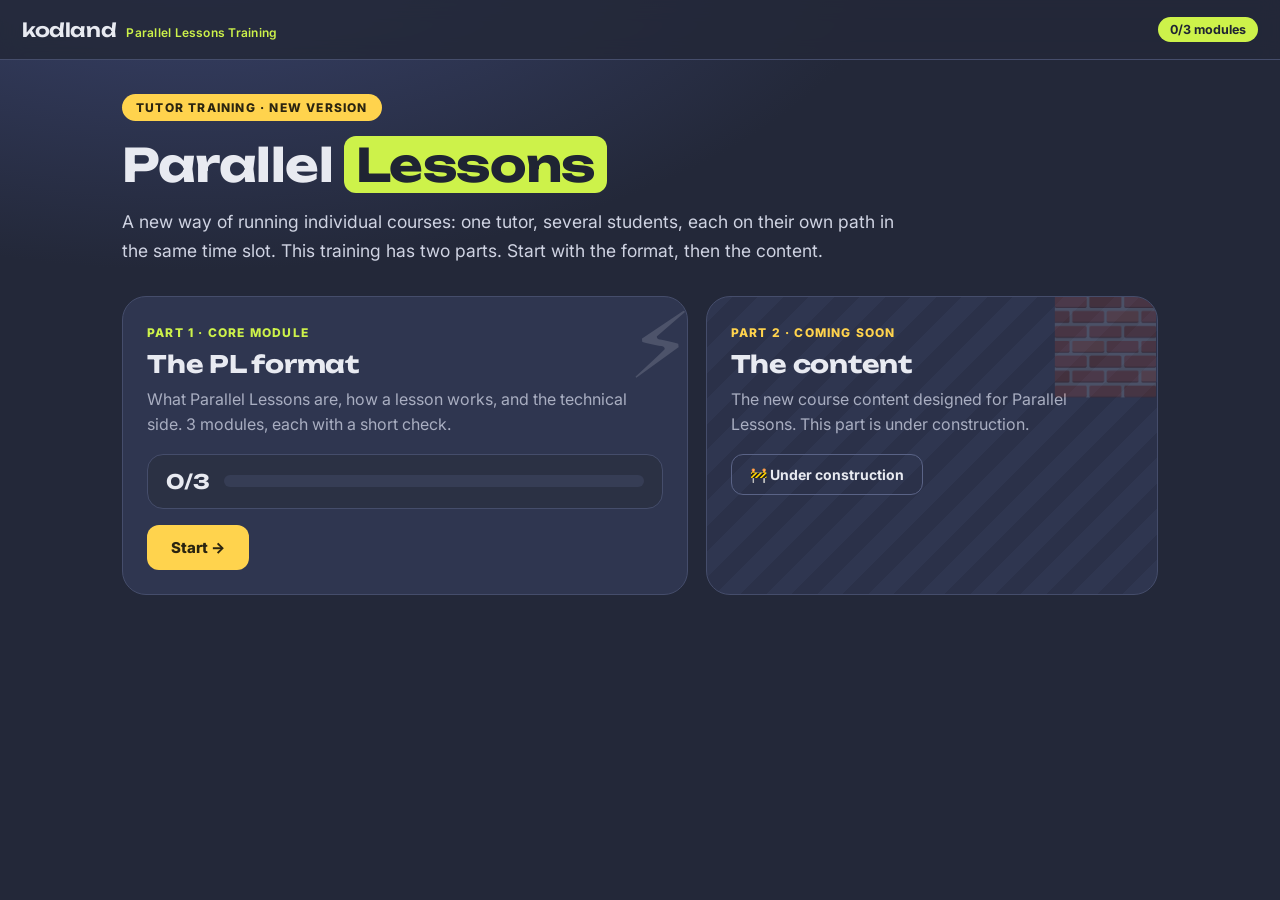
==== PL_Training.html @ a6049a6e "Add files via upload" ====
<!doctype html>
<html lang="en">
<head>
<meta charset="utf-8">
<meta name="viewport" content="width=device-width, initial-scale=1">
<title>Parallel Lessons Training</title>
<link rel="preconnect" href="https://fonts.googleapis.com">
<link rel="preconnect" href="https://fonts.gstatic.com" crossorigin>
<link href="https://fonts.googleapis.com/css2?family=Inter:wght@400;500;600;700;800&family=Unbounded:wght@500;600;700;800&display=swap" rel="stylesheet">
<style>
/* Same visual language as the Classroom Simulator: navy, lime, yellow, Unbounded + Inter */
:root{
  --bg:#232839; --bg2:#2b3144; --panel:#2f3650; --panel2:#363d55; --line:#454d6b; --line2:#5a6386;
  --txt:#e8eaf1; --muted:#a9aec1; --dim:#7f87a8;
  --lime:#cdf24a; --yellow:#ffd34d; --blue:#5b8cff; --pink:#ec5fa6; --red:#ff5d6c; --green:#3fd16b; --orange:#f5a623;
  --ink:#1f2433; --paper:#ffffff; --paper2:#f4f6fa; --pmuted:#5a6075;
  --r:18px; --rs:12px;
}
*{box-sizing:border-box}
html{scroll-behavior:smooth}
body{margin:0;min-height:100vh;color:var(--txt);font-family:Inter,system-ui,Segoe UI,Arial,sans-serif;
  background:radial-gradient(1200px 600px at 15% -10%,#3b4570 0%,var(--bg) 60%) fixed,var(--bg)}
button{font-family:inherit;color:inherit;border:0;background:none;cursor:pointer}
h1,h2,h3,.disp{font-family:Unbounded,Inter,sans-serif;letter-spacing:-.01em}
a{color:var(--lime)}
img{max-width:100%}
::selection{background:var(--lime);color:var(--ink)}

/* ---------- Nav ---------- */
.nav{position:sticky;top:0;z-index:50;height:60px;display:flex;align-items:center;gap:14px;padding:0 22px;background:rgba(35,40,57,.86);backdrop-filter:blur(10px);border-bottom:1px solid var(--line)}
.logo{font-family:Unbounded,sans-serif;font-weight:600;font-size:19px;letter-spacing:-.02em}
.logo small{font-family:Inter,sans-serif;font-weight:600;font-size:12px;color:var(--lime);margin-left:10px;letter-spacing:.02em}
.nav .sp{flex:1}
.nbtn{background:var(--panel2);border:1px solid var(--line2);border-radius:999px;padding:7px 14px;font-size:13px;font-weight:600}
.nbtn:hover{background:#434b6e}
.npill{font-size:12.5px;font-weight:700;color:var(--ink);background:var(--lime);border-radius:999px;padding:5px 12px}

main{max-width:1080px;margin:0 auto;padding:34px 22px 80px}

/* ---------- Buttons ---------- */
.btn-y{background:var(--yellow);color:#2a2410;border-radius:12px;padding:13px 24px;font-weight:800;font-size:15px;transition:transform .15s,filter .15s}
.btn-y:hover{filter:brightness(1.05);transform:translateY(-1px)}
.btn-y:disabled{background:#4a5170;color:#9ea4bb;cursor:not-allowed;transform:none}
.btn-l{background:var(--lime);color:var(--ink);border-radius:12px;padding:13px 24px;font-weight:800;font-size:15px}
.btn-g{border:1px solid var(--line2);border-radius:12px;padding:11px 18px;font-weight:700;font-size:14px}
.btn-g:hover{background:rgba(255,255,255,.06)}
.btn-row{display:flex;gap:10px;flex-wrap:wrap;align-items:center}

/* ---------- Hero / dashboard ---------- */
.kicker{display:inline-block;background:var(--yellow);color:#2a2410;font-weight:800;font-size:12px;letter-spacing:.1em;text-transform:uppercase;border-radius:999px;padding:6px 14px}
.hero h1{font-size:46px;line-height:1.12;margin:18px 0 14px}
.hl{background:var(--lime);color:var(--ink);padding:0 12px;border-radius:12px;box-decoration-break:clone;-webkit-box-decoration-break:clone}
.lead{font-size:17.5px;line-height:1.65;color:#cfd3e2;max-width:780px}
.cores{display:grid;grid-template-columns:1.25fr 1fr;gap:18px;margin-top:30px}
.core{position:relative;border-radius:24px;padding:24px;background:var(--panel);border:1px solid var(--line);overflow:hidden;transition:transform .2s,border-color .2s}
.core.open{cursor:pointer}
.core.open:hover{transform:translateY(-4px);border-color:var(--lime)}
.core .cn{font-size:12px;font-weight:800;letter-spacing:.1em;text-transform:uppercase;color:var(--lime)}
.core h2{font-size:24px;margin:8px 0 8px}
.core p{color:var(--muted);line-height:1.6;margin:0 0 16px}
.core .big{position:absolute;right:-6px;top:-8px;font-size:92px;opacity:.16;pointer-events:none}
.core.soon{background:repeating-linear-gradient(135deg,var(--panel) 0 18px,#2b3149 18px 36px)}
.core.soon .cn{color:var(--yellow)}
.mods{display:grid;grid-template-columns:repeat(3,1fr);gap:14px;margin-top:22px}
.mcard{position:relative;border-radius:20px;padding:20px;background:var(--panel);border:2px solid var(--line);display:flex;flex-direction:column;gap:8px;min-height:230px;transition:transform .2s,border-color .2s;text-align:left}
.mcard:not(.locked):hover{transform:translateY(-4px);border-color:var(--lime)}
.mcard .mn{font-size:12px;font-weight:800;letter-spacing:.1em;text-transform:uppercase;color:var(--muted)}
.mcard .me{font-size:42px;line-height:1}
.mcard h3{font-size:17px;line-height:1.3;margin:2px 0}
.mcard p{color:var(--muted);font-size:14px;line-height:1.5;margin:0;flex:1}
.mcard .badge{align-self:flex-start;font-size:12.5px;font-weight:800;border-radius:999px;padding:5px 12px;background:var(--yellow);color:#2a2410}
.mcard.done{border-color:var(--lime)}
.mcard.done .badge{background:var(--lime);color:var(--ink)}
.mcard.locked{opacity:.5;cursor:not-allowed}
.mcard.locked .badge{background:var(--panel2);color:var(--muted)}
.prog{display:flex;align-items:center;gap:14px;background:var(--panel);border:1px solid var(--line);border-radius:16px;padding:14px 18px;margin-top:22px}
.prog b{font-family:Unbounded,sans-serif;font-size:20px}
.ptrack{flex:1;height:12px;border-radius:999px;background:var(--panel2);overflow:hidden}
.pfill{height:100%;border-radius:999px;background:linear-gradient(90deg,var(--lime),var(--yellow));transition:width .7s cubic-bezier(.34,1.56,.64,1)}

/* ---------- Module page ---------- */
.mhead .eyebrow{font-size:12.5px;font-weight:800;letter-spacing:.1em;text-transform:uppercase;color:var(--lime)}
.mhead h1{font-size:38px;line-height:1.15;margin:10px 0 12px}
.mobj{background:var(--panel);border-left:5px solid var(--lime);border-radius:14px;padding:14px 18px;color:#d5d9e6;line-height:1.6}
.chips{display:flex;flex-wrap:wrap;gap:8px;margin:18px 0 6px}
.chip{background:var(--panel2);border:1px solid var(--line2);border-radius:999px;padding:7px 13px;font-size:13px;font-weight:600}
.chip:hover{border-color:var(--lime);color:var(--lime)}
.chip.ok::after{content:" ✓";color:var(--lime)}
section.sec{margin-top:46px;scroll-margin-top:80px}
.sh{display:flex;align-items:center;gap:14px;margin-bottom:16px}
.sh .se{font-size:34px;line-height:1}
.sh h2{font-size:24px;margin:0}
.sh::after{content:"";flex:1;height:3px;border-radius:3px;background:linear-gradient(90deg,var(--lime),transparent)}
.p{color:#d5d9e6;line-height:1.7;font-size:16px;margin:0 0 14px;max-width:820px}
.card{background:var(--panel);border:1px solid var(--line);border-radius:var(--r);padding:20px 22px}
.card + .card{margin-top:14px}
.grid2{display:grid;grid-template-columns:1fr 1fr;gap:14px}
.grid3{display:grid;grid-template-columns:repeat(3,1fr);gap:14px}
.callout{display:flex;gap:14px;align-items:flex-start;border-radius:16px;padding:14px 18px;margin-top:16px;line-height:1.6;font-size:15px}
.callout .ci{font-size:24px;line-height:1.1}
.callout.tip{background:rgba(91,140,255,.14);border:1px solid rgba(91,140,255,.45)}
.callout.warn{background:rgba(255,211,77,.12);border:1px solid rgba(255,211,77,.5)}
.callout.bad{background:rgba(255,93,108,.12);border:1px solid rgba(255,93,108,.45)}
.callout.good{background:rgba(205,242,74,.10);border:1px solid rgba(205,242,74,.45)}
.fig{margin:0;border-radius:16px;overflow:hidden;border:1px solid var(--line);background:#1b1f2d}
.fig img{display:block;width:100%;cursor:zoom-in}
.fig figcaption{padding:10px 14px;font-size:13px;color:var(--muted)}
.wh{display:flex;align-items:center;gap:10px;margin-bottom:12px}
.wh b{font-size:15px}
.wh .tag{margin-left:auto;font-size:11.5px;font-weight:800;letter-spacing:.06em;text-transform:uppercase;color:var(--ink);background:var(--yellow);border-radius:999px;padding:4px 10px}
.mcta{margin-top:54px;border-radius:24px;padding:26px;background:linear-gradient(135deg,rgba(205,242,74,.14),rgba(255,211,77,.10));border:1px solid rgba(205,242,74,.4);display:flex;align-items:center;gap:20px;flex-wrap:wrap}
.mcta .e{font-size:48px}
.mcta h3{margin:0 0 6px;font-size:20px}
.mcta p{margin:0;color:#cfd3e2;line-height:1.55}
.mcta .grow{flex:1;min-width:240px}

/* ---------- Segmented control ---------- */
.seg{display:inline-flex;gap:4px;padding:4px;border-radius:14px;background:var(--bg2);border:1px solid var(--line2);flex-wrap:wrap}
.seg button{padding:8px 14px;border-radius:10px;font-size:13.5px;font-weight:700;color:var(--muted)}
.seg button[aria-pressed="true"]{background:var(--lime);color:var(--ink)}

/* ---------- M1: students slider ---------- */
.slots{margin-top:14px;display:flex;flex-direction:column;gap:7px}
.slot{display:grid;grid-template-columns:86px 1fr;align-items:center;gap:10px;font-size:13px;color:var(--muted)}
.slot .bar{position:relative;height:30px;border-radius:9px;background:rgba(255,255,255,.04)}
.slot .fillb{position:absolute;top:0;bottom:0;border-radius:9px;display:flex;align-items:center;justify-content:center;font-size:12.5px;font-weight:700;color:var(--ink);background:var(--lime);transition:left .5s,width .5s}
.slot.tutor .fillb{background:var(--yellow)}
.bignum{font-family:Unbounded,sans-serif;font-size:44px;line-height:1;color:var(--yellow)}
input[type=range]{width:100%;accent-color:var(--lime)}

/* ---------- Flip cards ---------- */
.flip{perspective:1000px;min-height:200px;cursor:pointer}
.flip .in{position:relative;width:100%;height:100%;min-height:200px;transition:transform .6s cubic-bezier(.4,.2,.2,1);transform-style:preserve-3d}
.flip.on .in{transform:rotateY(180deg)}
.flip .fc{position:absolute;inset:0;border-radius:20px;padding:20px;backface-visibility:hidden;-webkit-backface-visibility:hidden;display:flex;flex-direction:column;justify-content:center;gap:8px}
.flip .front{background:var(--panel);border:1px solid var(--line);align-items:center;text-align:center}
.flip .front .fe{font-size:52px;line-height:1}
.flip .front b{font-size:17px}
.flip .front small{color:var(--dim);font-size:12px;font-weight:600}
.flip .back{background:var(--paper);color:var(--ink);transform:rotateY(180deg);font-size:14.5px;line-height:1.55}
.flip .back b{font-size:15.5px}

/* ---------- Persona carousel ---------- */
.car{position:relative;border-radius:26px;overflow:hidden;background:var(--panel);border:1px solid var(--line)}
.car .track{display:flex;transition:transform .7s cubic-bezier(.65,0,.35,1)}
.slide{flex:0 0 100%;display:grid;grid-template-columns:1fr 1fr;min-height:330px}
.scene{position:relative;overflow:hidden;display:flex;align-items:center;justify-content:center}
.scene .av{font-size:96px;z-index:2;filter:drop-shadow(0 10px 18px rgba(0,0,0,.35));animation:bob 3s ease-in-out infinite}
.scene .desk{position:absolute;bottom:38px;width:62%;height:16px;border-radius:8px;background:rgba(255,255,255,.18)}
.scene .fl{position:absolute;font-size:30px;z-index:3}
.stext{padding:30px 32px;display:flex;flex-direction:column;justify-content:center;gap:10px}
.stext .who{font-size:12px;font-weight:800;letter-spacing:.1em;text-transform:uppercase;color:var(--lime)}
.stext h3{font-size:24px;margin:0}
.stext p{margin:0;color:#d5d9e6;line-height:1.65;font-size:15.5px}
.stext .quote{background:rgba(255,255,255,.06);border-left:4px solid var(--yellow);border-radius:10px;padding:10px 14px;font-style:italic;color:#e6e8f0}
.car .dots{position:absolute;bottom:14px;right:22px;display:flex;gap:7px;z-index:5}
.car .dots button{width:10px;height:10px;border-radius:50%;background:rgba(255,255,255,.3);transition:width .3s,background .3s}
.car .dots button.on{width:28px;border-radius:6px;background:var(--lime)}
.car .arrows{position:absolute;bottom:8px;left:18px;display:flex;gap:6px;z-index:5}
.car .arrows button{width:36px;height:36px;border-radius:50%;background:rgba(0,0,0,.28);font-size:16px}
.car .arrows button:hover{background:rgba(0,0,0,.45)}
.car .arrows .cp{width:auto;border-radius:999px;padding:0 14px;font-size:13px;font-weight:700}
.car .arrows .cp.paused{background:var(--lime);color:var(--ink)}
.car .timer{position:absolute;left:0;top:0;height:4px;background:var(--lime);z-index:6;width:0}
@keyframes bob{0%,100%{transform:translateY(0)}50%{transform:translateY(-10px)}}
@keyframes pop{0%{transform:scale(1);opacity:1}80%{transform:scale(1.25);opacity:0}100%{opacity:0}}
@keyframes rise{0%{transform:translateY(30px);opacity:0}20%{opacity:1}80%{opacity:1}100%{transform:translateY(-120px);opacity:0}}
@keyframes orbit{from{transform:rotate(0deg) translateX(110px) rotate(0deg)}to{transform:rotate(360deg) translateX(110px) rotate(-360deg)}}
@keyframes blink{0%,100%{opacity:.25}50%{opacity:1}}
@keyframes grow{from{width:0}to{width:100%}}
@keyframes wave{0%,100%{transform:rotate(0)}25%{transform:rotate(18deg)}75%{transform:rotate(-12deg)}}
.crowd{position:absolute;font-size:30px;animation:pop 3.2s ease-out infinite}
.bubble{position:absolute;background:var(--paper);color:var(--ink);font-size:13px;font-weight:700;border-radius:14px;padding:8px 12px;z-index:4;box-shadow:0 8px 20px rgba(0,0,0,.3)}
.bubble::after{content:"";position:absolute;bottom:-7px;left:22px;border:8px solid transparent;border-top-color:var(--paper);border-bottom:0}
.minibar{position:absolute;bottom:20px;left:18%;width:64%;height:10px;border-radius:999px;background:rgba(255,255,255,.12);overflow:hidden}
.minibar i{display:block;height:100%;background:var(--lime);animation:grow 4.5s ease-in-out infinite}

/* ---------- Myth / reveal cards ---------- */
.myths{display:grid;grid-template-columns:repeat(3,1fr);gap:14px}
.myth{border-radius:20px;padding:20px;background:var(--panel);border:1px solid var(--line);text-align:left;display:flex;flex-direction:column;gap:10px;min-height:190px;transition:border-color .2s,background .3s}
.myth .mtag{align-self:flex-start;font-size:11.5px;font-weight:800;letter-spacing:.08em;text-transform:uppercase;border-radius:999px;padding:4px 10px;background:rgba(255,93,108,.18);color:#ffb3bb}
.myth .mq{font-size:16.5px;font-weight:700;line-height:1.4}
.myth .ma{display:none;color:#d5d9e6;line-height:1.6;font-size:14.5px}
.myth .mh{margin-top:auto;font-size:12.5px;font-weight:700;color:var(--dim)}
.myth.on{border-color:var(--lime);background:#323a55}
.myth.on .mtag{background:rgba(205,242,74,.2);color:var(--lime)}
.myth.on .ma{display:block;animation:fadeUp .4s}
.myth.on .mh{display:none}
@keyframes fadeUp{from{opacity:0;transform:translateY(6px)}to{opacity:1;transform:none}}

/* ---------- Big icon trio ---------- */
.trio{display:grid;grid-template-columns:repeat(3,1fr);gap:14px}
.ti{border-radius:22px;padding:24px 20px;background:var(--panel);border:1px solid var(--line);text-align:center;transition:transform .2s,border-color .2s}
.ti:hover{transform:translateY(-4px);border-color:var(--yellow)}
.ti .tie{font-size:60px;line-height:1;display:inline-block}
.ti:hover .tie{animation:wave .8s}
.ti h3{font-size:17px;margin:12px 0 8px}
.ti p{color:var(--muted);line-height:1.55;font-size:14.5px;margin:0}

/* ---------- M2: animated lesson structure ---------- */
.flow{position:relative;border-radius:24px;padding:20px 22px 22px;background:var(--panel);border:1px solid var(--line);overflow:hidden;opacity:.35;transition:opacity .5s}
.flow.shown{opacity:1}
.flow + .flow{margin-top:14px}
.flow-pl{border-color:rgba(205,242,74,.45)}
.flow-title{font-family:Unbounded,sans-serif;font-size:15px;margin-bottom:16px}
.flow-pl .flow-title{color:var(--lime)}
.flow-body{position:relative}
.flow-row{display:flex;align-items:stretch;gap:0;position:relative}
.stg.main .si{border-color:var(--pink)}
.indep .sn{font-size:12.5px;font-weight:700;color:#dfe2ec;line-height:1.3;margin-top:22px}
.ftag{font-size:10.5px;font-weight:800;letter-spacing:.04em;text-transform:uppercase;color:var(--ink);background:var(--yellow);border-radius:999px;padding:3px 8px;line-height:1.3;max-width:130px}
.ph4{background:rgba(236,95,166,.2);color:#f7a8cf}
.diffs{display:grid;grid-template-columns:1fr 1fr;gap:12px;margin-top:14px}
.diffs div{display:flex;gap:12px;align-items:flex-start;border-radius:16px;padding:14px 16px;background:rgba(255,211,77,.10);border:1px solid rgba(255,211,77,.45);font-size:14.5px;line-height:1.55}
.diffs .de{font-size:26px;line-height:1}
.stg{flex:1;display:flex;flex-direction:column;align-items:center;gap:10px;text-align:center;opacity:0;transform:translateY(16px) scale(.9);transition:opacity .45s,transform .45s}
.stg.in{opacity:1;transform:none}
.stg .si{width:68px;height:68px;border-radius:50%;display:grid;place-items:center;font-size:32px;background:var(--bg2);border:3px solid var(--blue);position:relative;z-index:2}
.stg.close .si{border-color:var(--orange)}
.stg .sn{font-size:12.5px;font-weight:700;color:#dfe2ec;line-height:1.3;max-width:110px}
.stg .sx{font-family:Unbounded,sans-serif;font-size:11px;color:var(--dim)}
.indep{flex:1.3;display:flex;flex-direction:column;align-items:center;justify-content:flex-start;gap:10px;opacity:0;transition:opacity .5s}
.indep.in{opacity:1}
.indep .ib{height:68px;width:100%;border-radius:34px;background:repeating-linear-gradient(135deg,rgba(63,209,107,.35) 0 10px,rgba(63,209,107,.18) 10px 20px);border:3px dashed var(--green);display:grid;place-items:center;font-size:30px}
.flow .line{position:absolute;left:5%;right:5%;top:32px;height:4px;border-radius:4px;background:var(--line);z-index:1}
.flow .line i{display:block;height:100%;width:0;border-radius:4px;background:linear-gradient(90deg,var(--blue),var(--green),var(--orange));transition:width 4.2s linear}
.flow .phases{display:grid;grid-template-columns:4fr 1.3fr 4fr;margin-top:20px;gap:8px;opacity:0;transition:opacity .6s}
.flow .phases.in{opacity:1}
.flow .phases span{text-align:center;font-size:12px;font-weight:800;letter-spacing:.08em;text-transform:uppercase;border-radius:999px;padding:7px}
.ph1{background:rgba(91,140,255,.2);color:#a9c3ff}.ph2{background:rgba(63,209,107,.18);color:#8ce8aa}.ph3{background:rgba(245,166,35,.2);color:#ffc86b}

/* ---------- M2: comparison ---------- */
.cmp{border-radius:24px;background:var(--panel);border:1px solid var(--line);padding:20px}
.cmp-top{display:flex;align-items:center;gap:14px;flex-wrap:wrap;margin-bottom:16px}
.cmp-grid{display:grid;grid-template-columns:repeat(4,1fr);gap:12px}
.task{border-radius:18px;padding:16px 12px;text-align:center;background:var(--bg2);border:2px solid var(--line);transition:all .4s;position:relative}
.task .te{font-size:36px;line-height:1;transition:filter .4s,opacity .4s}
.task b{display:block;font-size:13.5px;margin-top:8px;line-height:1.3}
.task .st{position:absolute;top:8px;right:8px;width:26px;height:26px;border-radius:50%;display:grid;place-items:center;font-size:14px;font-weight:900;transition:all .4s}
.task.yes{border-color:var(--lime);background:rgba(205,242,74,.08)}
.task.yes .st{background:var(--lime);color:var(--ink)}
.task.no .te{filter:grayscale(1);opacity:.35}
.task.no b{color:var(--dim);text-decoration:line-through}
.task.no .st{background:var(--panel2);color:var(--dim)}
.task.diff{box-shadow:0 0 0 3px var(--yellow)}
.cmp-out{margin-top:16px;border-radius:16px;padding:14px 18px;background:var(--bg2);line-height:1.6;font-size:15px;min-height:54px}
.vs{display:grid;grid-template-columns:1fr 1fr;gap:14px;margin-top:16px}
.vsc{border-radius:20px;padding:18px 20px}
.vsc h3{margin:0 0 6px;font-size:16px}
.vsc p{margin:0;line-height:1.6;font-size:14.5px}
.vsc.pl{background:rgba(205,242,74,.10);border:1px solid rgba(205,242,74,.45)}
.vsc.rg{background:rgba(91,140,255,.12);border:1px solid rgba(91,140,255,.4)}
.rooms{display:flex;gap:10px;margin-top:12px}
.room{flex:1;border-radius:12px;background:#1d2231;border:1px solid var(--line);padding:10px 6px;text-align:center;font-size:24px;position:relative}
.room small{display:block;font-size:10.5px;color:var(--dim);margin-top:2px}
.room.solo::after{content:"";position:absolute;inset:-1px;border-radius:12px;border:2px solid var(--lime);animation:blink 2.4s infinite}

/* ---------- Simulator / video / link cards ---------- */
.launch{display:grid;grid-template-columns:auto 1fr;gap:22px;align-items:center;border-radius:24px;padding:24px;background:linear-gradient(135deg,#3a4370,#2d3450);border:1px solid var(--line2)}
.launch .le{font-size:70px;line-height:1}
.launch h3{margin:0 0 8px;font-size:21px}
.launch p{margin:0 0 14px;color:#d5d9e6;line-height:1.6}
.steps3{display:grid;grid-template-columns:repeat(3,1fr);gap:10px;margin:14px 0 4px}
.steps3 div{background:rgba(0,0,0,.18);border-radius:14px;padding:12px;font-size:13.5px;line-height:1.5;color:#dfe2ec}
.steps3 b{display:block;font-family:Unbounded,sans-serif;color:var(--lime);font-size:18px;margin-bottom:4px}
.confirm{display:flex;align-items:center;gap:12px;margin-top:16px;border-radius:14px;padding:14px 16px;background:var(--bg2);border:1px dashed var(--line2);cursor:pointer;user-select:none}
.confirm .box{flex:0 0 28px;height:28px;border-radius:8px;border:2px solid var(--line2);display:grid;place-items:center;font-weight:900;color:var(--ink);transition:all .2s}
.confirm.on{border-style:solid;border-color:var(--lime);background:rgba(205,242,74,.08)}
.confirm.on .box{background:var(--lime);border-color:var(--lime)}
.video{position:relative;border-radius:20px;overflow:hidden;background:#000;aspect-ratio:16/9;border:1px solid var(--line)}
.video img{width:100%;height:100%;object-fit:cover;opacity:.75}
.video .play{position:absolute;inset:0;display:grid;place-items:center}
.video .play span{width:86px;height:86px;border-radius:50%;background:var(--red);display:grid;place-items:center;font-size:34px;box-shadow:0 10px 30px rgba(0,0,0,.4);transition:transform .2s}
.video:hover .play span{transform:scale(1.08)}
.video iframe{position:absolute;inset:0;width:100%;height:100%;border:0}

/* ---------- M2: stage carousel ---------- */
.stc{display:grid;grid-template-columns:300px 1fr;border-radius:26px;overflow:hidden;background:var(--panel);border:1px solid var(--line);min-height:380px}
.stc-l{display:flex;flex-direction:column;align-items:center;justify-content:center;gap:12px;padding:26px;transition:background .5s}
.stc-l .bi{font-size:110px;line-height:1;animation:bob 3s ease-in-out infinite}
.stc-l .bn{font-family:Unbounded,sans-serif;font-size:13px;letter-spacing:.06em;text-transform:uppercase;color:rgba(255,255,255,.75)}
.stc-l .phase{font-size:11.5px;font-weight:800;letter-spacing:.08em;text-transform:uppercase;border-radius:999px;padding:5px 12px;background:rgba(0,0,0,.25)}
.stc-r{padding:26px 28px;display:flex;flex-direction:column;gap:12px}
.stc-r h3{font-size:24px;margin:0}
.stc-r .goal{color:#d5d9e6;line-height:1.65;font-size:15.5px;margin:0}
.dolist{display:flex;flex-direction:column;gap:8px;margin:2px 0}
.dolist div{display:flex;gap:10px;align-items:flex-start;background:var(--bg2);border-radius:12px;padding:10px 12px;font-size:14.5px;line-height:1.5;animation:fadeUp .4s both}
.dolist div::before{content:"✓";flex:0 0 22px;height:22px;border-radius:50%;background:var(--lime);color:var(--ink);display:grid;place-items:center;font-weight:900;font-size:12px;margin-top:1px}
.stc-nav{display:flex;align-items:center;gap:10px;margin-top:auto;padding-top:8px}
.stc-dots{display:flex;gap:6px;flex-wrap:wrap}
.stc-dots button{width:32px;height:32px;border-radius:50%;background:var(--bg2);border:2px solid var(--line2);font-size:15px;transition:all .2s}
.stc-dots button.seen{border-color:var(--lime)}
.stc-dots button.on{background:var(--lime);border-color:var(--lime);transform:scale(1.12)}
.stc-nav .sp{flex:1}

/* ---------- M3: timing scrubber ---------- */
.scrub{border-radius:24px;background:var(--panel);border:1px solid var(--line);padding:20px}
.scrub-top{display:flex;align-items:center;gap:14px;flex-wrap:wrap}
.clock{font-family:Unbounded,sans-serif;font-size:30px;color:var(--yellow);min-width:118px}
.lanes{position:relative;margin-top:16px;display:flex;flex-direction:column;gap:7px}
.lane{display:grid;grid-template-columns:96px 1fr 132px;align-items:center;gap:10px;font-size:13px}
.lane .ln{color:var(--muted);font-weight:600}
.lane .track{position:relative;height:28px;border-radius:8px;background:rgba(255,255,255,.04)}
.lane .seg2{position:absolute;top:0;bottom:0;border-radius:6px}
.s-on{background:var(--blue)}.s-ind{background:rgba(63,209,107,.55)}.s-off{background:var(--orange)}.s-tut{background:var(--yellow)}
.lane .state{font-size:12.5px;font-weight:700;border-radius:999px;padding:4px 10px;text-align:center;background:var(--bg2);color:var(--dim)}
.state.on{background:var(--blue);color:#fff}.state.ind{background:rgba(63,209,107,.3);color:#b6f3c8}.state.off{background:var(--orange);color:#2a1a00}.state.done{background:var(--panel2);color:var(--dim)}
.playhead{position:absolute;top:-6px;bottom:-6px;width:3px;background:var(--txt);border-radius:3px;pointer-events:none;box-shadow:0 0 0 3px rgba(255,255,255,.12)}
.legend{display:flex;gap:16px;flex-wrap:wrap;margin-top:14px;font-size:12.5px;color:var(--muted)}
.legend i{display:inline-block;width:14px;height:14px;border-radius:4px;vertical-align:-2px;margin-right:6px}
.ttable{width:100%;border-collapse:separate;border-spacing:0;margin-top:6px;font-size:14.5px}
.ttable th,.ttable td{padding:12px 14px;text-align:left;vertical-align:top;line-height:1.5;border-bottom:1px solid var(--line)}
.ttable th{font-size:12px;letter-spacing:.08em;text-transform:uppercase;color:var(--muted)}
.ttable td:first-child{font-weight:700;color:var(--lime);white-space:nowrap}

/* ---------- M3: do / don't sorter ---------- */
.sorter{display:flex;flex-direction:column;gap:10px}
.srow{display:flex;align-items:center;gap:14px;border-radius:16px;padding:14px 16px;background:var(--bg2);border:2px solid var(--line);transition:border-color .3s,background .3s}
.srow .sei{font-size:30px}
.srow .stx{flex:1;font-size:15px;line-height:1.5}
.srow .sbtns{display:flex;gap:8px}
.srow .sbtns button{border-radius:10px;padding:8px 12px;font-weight:800;font-size:13px;border:1px solid var(--line2)}
.srow .sbtns button:hover{background:rgba(255,255,255,.06)}
.srow .sfb{display:none;flex-basis:100%;font-size:14px;line-height:1.55;color:#d5d9e6;padding-left:44px}
.srow{flex-wrap:wrap}
.srow.ok{border-color:var(--lime);background:rgba(205,242,74,.06)}
.srow.ko{border-color:var(--red);background:rgba(255,93,108,.06)}
.srow.ok .sfb,.srow.ko .sfb{display:block;animation:fadeUp .35s}
.facts{display:grid;grid-template-columns:repeat(2,1fr);gap:12px;margin-top:14px}
.fact{display:flex;gap:14px;align-items:center;border-radius:16px;padding:14px 16px;background:var(--bg2);border:1px solid var(--line)}
.fact .fn{font-family:Unbounded,sans-serif;font-size:28px;color:var(--yellow);min-width:76px}
.fact span{font-size:14.5px;line-height:1.5;color:#d5d9e6}

/* ---------- Quiz ---------- */
.quiz{max-width:760px;margin:0 auto}
.qbar{height:8px;border-radius:999px;background:var(--panel2);overflow:hidden;margin-bottom:22px}
.qbar i{display:block;height:100%;background:linear-gradient(90deg,var(--lime),var(--yellow));transition:width .4s}
.qmeta{font-size:12.5px;font-weight:800;letter-spacing:.1em;text-transform:uppercase;color:var(--lime)}
.qq{font-family:Unbounded,sans-serif;font-size:23px;line-height:1.35;margin:10px 0 20px}
.qopt{display:flex;gap:14px;align-items:center;width:100%;text-align:left;border-radius:16px;padding:15px 16px;margin:10px 0;background:var(--panel);border:2px solid var(--line);font-size:15.5px;line-height:1.5;transition:border-color .15s,background .15s}
.qopt:hover{border-color:var(--line2);background:#343c58}
.qopt .k{flex:0 0 32px;height:32px;border-radius:10px;background:var(--bg2);display:grid;place-items:center;font-weight:800;font-family:Unbounded,sans-serif;font-size:13px}
.answered .qopt{pointer-events:none}
.qopt.right{border-color:var(--lime);background:rgba(205,242,74,.12)}
.qopt.right .k{background:var(--lime);color:var(--ink)}
.qopt.wrong{border-color:var(--red);background:rgba(255,93,108,.12)}
.qopt.wrong .k{background:var(--red);color:#fff}
.qfb{display:none;border-radius:16px;padding:14px 18px;line-height:1.6;margin-top:6px;font-size:15px}
.qfb.show{display:block;animation:fadeUp .35s}
.qfb.ok{background:rgba(205,242,74,.12);border:1px solid rgba(205,242,74,.5)}
.qfb.ko{background:rgba(255,93,108,.12);border:1px solid rgba(255,93,108,.45)}
.qnext{display:none;margin-top:16px}
.qnext.show{display:inline-block}

/* ---------- Chat check ---------- */
.chat{max-width:780px;margin:0 auto}
.chat-head{display:flex;align-items:center;gap:14px;background:var(--panel);border:1px solid var(--line);border-radius:20px 20px 0 0;padding:14px 18px}
.chat-head .ca{width:46px;height:46px;border-radius:50%;background:var(--blue);display:grid;place-items:center;font-size:24px}
.chat-head b{display:block}
.chat-head small{color:var(--muted)}
.chat-body{background:#262c40;border:1px solid var(--line);border-top:0;padding:18px;min-height:340px;display:flex;flex-direction:column;gap:10px}
.msg{max-width:78%;border-radius:18px;padding:12px 15px;line-height:1.55;font-size:15px;animation:fadeUp .35s both}
.msg.them{align-self:flex-start;background:var(--panel2);border-bottom-left-radius:6px}
.msg.me{align-self:flex-end;background:var(--lime);color:var(--ink);border-bottom-right-radius:6px;font-weight:500}
.msg.me.ko{background:#ffd2d7;color:#5c1018}
.msg .nm{display:block;font-size:11.5px;font-weight:800;letter-spacing:.06em;text-transform:uppercase;opacity:.7;margin-bottom:3px}
.typing{align-self:flex-start;background:var(--panel2);border-radius:18px;padding:12px 16px;display:flex;gap:5px}
.typing i{width:8px;height:8px;border-radius:50%;background:var(--muted);animation:blink 1s infinite}
.typing i:nth-child(2){animation-delay:.2s}.typing i:nth-child(3){animation-delay:.4s}
.chat-foot{background:var(--panel);border:1px solid var(--line);border-top:0;border-radius:0 0 20px 20px;padding:14px 18px}
.chat-foot .pick{font-size:12.5px;font-weight:800;letter-spacing:.08em;text-transform:uppercase;color:var(--lime);margin-bottom:6px}
.chat-foot .qopt{margin:8px 0;background:var(--bg2)}
.cfb{border-radius:14px;padding:12px 16px;line-height:1.6;font-size:14.5px;animation:fadeUp .35s}
.cfb.wait{background:var(--panel);border:1px solid var(--line)}
/* phone */
.chatwrap{display:grid;grid-template-columns:380px 1fr;gap:34px;align-items:start;max-width:1000px;margin:0 auto}
.phone{position:relative;height:min(700px,calc(100vh - 110px));min-height:540px;border-radius:46px;background:#0d0f16;padding:12px;box-shadow:0 30px 70px rgba(0,0,0,.55),inset 0 0 0 2px #3a4160;display:flex;flex-direction:column;overflow:hidden}
.phone>*{position:relative}
.ph-status{display:flex;justify-content:space-between;align-items:center;padding:6px 22px 8px;font-size:13px;font-weight:700;color:#fff;background:#1d2232;border-radius:34px 34px 0 0}
.ph-notch{width:96px;height:24px;border-radius:999px;background:#0d0f16}
.ph-head{display:flex;align-items:center;gap:10px;padding:8px 14px 10px;background:#1d2232;border-bottom:1px solid #2b3146}
.ph-back{font-size:26px;color:var(--lime);line-height:1}
.ph-av{width:38px;height:38px;border-radius:50%;background:var(--blue);display:grid;place-items:center;font-size:20px}
.ph-head b{display:block;font-size:15px}
.ph-head small{font-size:12px;color:var(--lime)}
.ph-icons{margin-left:auto;font-size:15px;opacity:.85;letter-spacing:6px}
.ph-body{flex:1;min-height:0;overflow-y:auto;padding:12px 10px;display:flex;flex-direction:column;gap:7px;background:radial-gradient(circle at 20% 10%,#2a3150,#1a1e2c 70%)}
.ph-body::-webkit-scrollbar{width:0}
.ph-day{align-self:center;font-size:11px;font-weight:700;color:var(--muted);background:rgba(255,255,255,.07);border-radius:999px;padding:3px 10px;margin-bottom:4px}
.ph-body .msg{max-width:86%;font-size:14px;padding:9px 12px 6px;border-radius:16px}
.ph-body .msg.them{background:#343c58}
.ph-body .msg.me{background:#d9f77a}
.mt{display:block;text-align:right;font-size:10.5px;opacity:.6;margin-top:3px;font-weight:600}
.ph-body .typing{padding:10px 14px}
.ph-replies{background:#161a26;max-height:46%;overflow-y:auto;padding:0 10px}
.ph-replies:not(:empty){padding:10px;border-top:1px solid #2b3146}
.ph-pick{font-size:11px;font-weight:800;letter-spacing:.08em;text-transform:uppercase;color:var(--lime);margin:0 2px 6px}
.ph-opt{display:flex;gap:10px;align-items:flex-start;width:100%;text-align:left;border-radius:14px;padding:10px 12px;margin:6px 0;background:#262c40;border:1.5px solid #3a4160;font-size:13.5px;line-height:1.45;animation:fadeUp .3s both}
.ph-opt:hover{border-color:var(--lime);background:#2e3550}
.ph-opt .k{flex:0 0 24px;height:24px;border-radius:7px;background:#3a4160;display:grid;place-items:center;font-weight:800;font-size:11.5px;font-family:Unbounded,sans-serif}
.ph-input{display:flex;align-items:center;gap:8px;padding:10px 12px 16px;background:#161a26;border-radius:0 0 34px 34px}
.ph-field{flex:1;background:#262c40;border-radius:999px;padding:9px 14px;font-size:13px;color:var(--dim)}
.ph-send{width:36px;height:36px;border-radius:50%;background:var(--lime);color:var(--ink);display:grid;place-items:center;font-size:15px}
.chat-side{padding-top:14px;position:sticky;top:80px}
.cdots{display:flex;gap:8px;margin:4px 0 16px}
.cdots i{width:34px;height:8px;border-radius:999px;background:var(--panel2)}
.cdots i.cur{background:var(--yellow)}.cdots i.ok{background:var(--lime)}.cdots i.ko{background:var(--red)}
#cnext.ready{animation:pulseBtn 1.6s ease-in-out 2}
@keyframes pulseBtn{0%,100%{box-shadow:0 0 0 0 rgba(255,211,77,.6)}50%{box-shadow:0 0 0 10px rgba(255,211,77,0)}}
@media (max-width:900px){.chatwrap{grid-template-columns:1fr}.phone{max-width:380px;width:100%;margin:0 auto}.chat-side{position:static}}
.cfb.ok{background:rgba(205,242,74,.12);border:1px solid rgba(205,242,74,.5)}
.cfb.ko{background:rgba(255,93,108,.12);border:1px solid rgba(255,93,108,.45)}

/* ---------- Result / complete ---------- */
.result{max-width:640px;margin:20px auto;text-align:center;border-radius:28px;padding:34px 30px;background:var(--panel);border:1px solid var(--line)}
.result .re{font-size:70px;line-height:1}
.result h1{font-size:30px;margin:14px 0 6px}
.result .pct{font-family:Unbounded,sans-serif;font-size:58px;margin:8px 0}
.result .pct.pass{color:var(--lime)}.result .pct.fail{color:var(--red)}
.result p{color:#cfd3e2;line-height:1.6}
.result .btn-row{justify-content:center;margin-top:20px}
.soonbox{max-width:760px;margin:20px auto;text-align:center;border-radius:28px;padding:40px 30px;background:repeating-linear-gradient(135deg,var(--panel) 0 22px,#2b3149 22px 44px);border:1px solid var(--line)}
.soonbox .re{font-size:80px;animation:bob 3s infinite}

/* ---------- Modal / lightbox / confetti ---------- */
.ovl{position:fixed;inset:0;z-index:200;background:rgba(10,12,22,.78);display:none;align-items:center;justify-content:center;padding:18px;backdrop-filter:blur(3px)}
.ovl.show{display:flex}
.mbox{background:var(--paper);color:var(--ink);border-radius:22px;padding:28px;max-width:520px;width:100%;text-align:center;border-top:8px solid var(--yellow)}
.mbox h2{margin:8px 0;font-size:22px}
.mbox p{color:var(--pmuted);line-height:1.6}
.lb img{max-width:94vw;max-height:88vh;border-radius:12px;box-shadow:0 20px 60px rgba(0,0,0,.6)}
#confetti{position:fixed;inset:0;pointer-events:none;z-index:300}
.devbadge{position:fixed;bottom:12px;left:12px;z-index:250;background:var(--pink);color:#fff;font-weight:800;font-size:12px;border-radius:999px;padding:6px 12px}

@media (max-width:900px){
  .cores,.grid2,.grid3,.mods,.myths,.trio,.vs,.facts,.steps3{grid-template-columns:1fr}
  .slide{grid-template-columns:1fr}.scene{min-height:220px}
  .stc{grid-template-columns:1fr}.stc-l{padding:20px}.stc-l .bi{font-size:76px}
  .cmp-grid{grid-template-columns:repeat(2,1fr)}
  .diffs{grid-template-columns:1fr}
  .flow-row{flex-wrap:wrap;gap:14px}.stg,.indep{flex:0 0 28%}.flow .line{display:none}.flow .phases{grid-template-columns:1fr}
  .launch{grid-template-columns:1fr}
  .lane{grid-template-columns:70px 1fr}.lane .state{display:none}
  .hero h1{font-size:34px}.mhead h1{font-size:28px}
}
@media (prefers-reduced-motion:reduce){*{animation:none!important;transition:none!important}}
</style>
</head>
<body>
<nav class="nav" id="nav"></nav>
<main id="view"></main>
<div class="ovl" id="modal"></div>
<div class="ovl lb" id="lb"><img id="lbImg" alt=""></div>
<canvas id="confetti"></canvas>

<script>
'use strict';
/* =========================================================
   CONFIG
   ========================================================= */
const CONFIG = {
  PASS: 0.7,   // 70% to pass each module check
  CLASSROOM_SIM: 'https://agathiceras.github.io/PL_simulation_test/Classroom_Simulator.html',
  BO_SIM: 'BO_simulator/Simulacion_BO_PL.html',
  VIDEO_ID: 'DDkHpfBujl0'
};
const PKEY = 'kl-newpl-progress-v1';
const $ = (s, r = document) => r.querySelector(s);
const $$ = (s, r = document) => [...r.querySelectorAll(s)];
const shuffle = a => { a = a.slice(); for (let i = a.length - 1; i > 0; i--){ const j = Math.floor(Math.random() * (i + 1)); [a[i], a[j]] = [a[j], a[i]]; } return a; };

/* ---------- Progress (localStorage) ---------- */
let P = {};
function loadP(){ try { P = JSON.parse(localStorage.getItem(PKEY) || '{}') || {}; } catch(e){ P = {}; } }
function saveP(){ try { localStorage.setItem(PKEY, JSON.stringify(P)); } catch(e){} }
const passed = id => !!(P[id] && P[id].passed);
function setResult(id, pct, ok){ const o = P[id] || {}; P[id] = Object.assign(o, { passed: ok || !!o.passed, score: Math.max(pct, o.score || 0) }); saveP(); }
const flag = k => !!(P.flags && P.flags[k]);
function setFlag(k, v){ P.flags = P.flags || {}; P.flags[k] = v; saveP(); }

/* =========================================================
   MODULES (Core 1 — The PL format)
   ========================================================= */
const MODULES = [
  { id:'m1', n:1, e:'🌟', color:'#cdf24a', title:'Welcome to Parallel Lessons',
    desc:'What the format is, why it exists, who the students are, and the mindset you bring to it.',
    obj:'By the end of this module you’ll know what a Parallel Lesson is, why Kodland created it, which students it’s designed for, and how it expands your role as a tutor.',
    sections:[ ['what','🧩','What is a Parallel Lesson?'], ['why','🚀','Why the format exists'], ['students','🧒','Meet the students'], ['role','🧭','Your role as a tutor'], ['mindset','🌱','A new mindset'] ] },
  { id:'m2', n:2, e:'🎬', color:'#ffd34d', title:'How a Parallel Lesson Works',
    desc:'The lesson structure, what changes for you, a full simulation and the moments that matter most.',
    obj:'See the structure of a Kodland lesson, compare a parallel tutor with a regular tutor, live a parallel lesson in the simulator and learn what happens in each stage you still lead.',
    sections:[ ['structure','🗺️','The lesson structure'], ['compare','⚖️','What a PL tutor does'], ['sim','🎮','Live a parallel lesson'], ['stages','🪜','The moments you lead'], ['video','🎥','A real example'] ] },
  { id:'m3', n:3, e:'🖥️', color:'#5b8cff', title:'Technical Aspects of Parallel Lessons',
    desc:'Parallel Groups in BO, communication and tracking rules, and how the timing works.',
    obj:'Find your Parallel Groups in the Back Office, know the communication and tracking rules, and understand how one tutor session fits several 60-minute lessons.',
    sections:[ ['bo','🗂️','Parallel Groups in BO'], ['rules','📏','Communication & tracking rules'], ['timing','⏱️','How the timing works'] ] }
];
const unlocked = m => { const i = MODULES.indexOf(m); return i <= 0 || passed(MODULES[i - 1].id); };
const coreDone = () => MODULES.every(m => passed(m.id));

/* =========================================================
   CHECKS
   ========================================================= */
const QUIZ = {
  m1:[
    { q:'What is a Parallel Lesson?',
      o:['One tutor teaches the same lesson to a group of students who all work together on one shared project.',
         'One tutor supports 2–5 students in the same time slot, each on their own path and each with a full 60-minute lesson.',
         'A recorded course that students follow on their own, with no tutor at any point.'],
      a:1, e:'Each student has their own individual 60-minute lesson. What stretches to fit everyone is the tutor’s session.' },
    { q:'Which student is this format designed for?',
      o:['Students aged 10+ who can work independently, enjoy autonomy and like knowing an expert is there when they need help.',
         'Young children who still need an adult beside them during the whole lesson.',
         'Students who learn best by working in teams with their classmates.'],
      a:0, e:'From around age 10, students can manage their own focus for stretches of time. Many already enjoy learning on their own, and some have used fully asynchronous formats before.' },
    { q:'What does learning the PL format mean for you as a tutor?',
      o:['From now on, all your courses will become parallel lessons.',
         'You’ll have to teach in the parallel way in every group you have.',
         'You expand your experience with a new educational format, which can also open the door to more groups.'],
      a:2, e:'Learning the format doesn’t turn all your courses into parallel lessons, and your role only changes in your parallel groups. It adds a new format to your experience.' }
  ],
  m3:[
    { q:'What is a “Parallel Group” in the Back Office?',
      o:['A container that groups several individual student groups under one tutor.',
         'A new course type with a different curriculum.',
         'A shared group where all students join the same room.'],
      a:0, e:'It’s just a container: each student still keeps their own individual group inside it, and the teacher link is the same for all of them.' },
    { q:'Where are attendance and submitted projects tracked in a parallel group?',
      o:['In the Parallel Group, as one shared record for the whole slot.',
         'In each student’s individual group — exactly as before.',
         'Nowhere: parallel lessons don’t track attendance.'],
      a:1, e:'Nothing changes here: attendance, projects and other metrics are tracked per individual group.' },
    { q:'How should you communicate with the students of a parallel group?',
      o:['Create one WhatsApp group with all the students of the slot.',
         'Only inside Classroom, never by message.',
         'Individually, with direct messages to each student, the same as a 1:1 lesson.'],
      a:2, e:'Parallel lessons are individualized learning: never create WhatsApp groups for the slot. Every student is contacted individually.' },
    { q:'How early can you open the Classroom console?',
      o:['From your Groups list, 60 minutes before the lesson. From your Schedule, 30 minutes before.',
         'Only at the exact start time, from any page.',
         'From your Schedule, 60 minutes before. From your Groups list, 10 minutes before.'],
      a:0, e:'From the Parallel Group in your Groups list you can open it 60 minutes before (until the lesson ends). From your Schedule, 30 minutes before.' }
  ]
};

// Module 2 check: a conversation with a tutor who doesn't know the format yet.
// The correct answer is placed in a different position on purpose (C, A, B, C).
const CHAT = [
  { them:'This new format sounds interesting, but I’m confused. Wouldn’t it be a lot more work to teach the same thing to 5 kids separately?',
    o:['Yes, it’s more work: you repeat the whole lesson, theory included, five times in a row.',
       'Not really, because the students just watch a video and you only take attendance.',
       'Not really! I only introduce each student to their learning and close their lesson. I don’t model or present theory — the cards do that. It’s a more mature way of learning.'],
    a:2, ok:'Exactly: you lead the opening and closing for each student. The theory, the software explanations and the modeling are in the cards.',
    ko:'Not quite. In a parallel lesson you don’t repeat the lesson for each student: you open and close each lesson, and the cards carry the theory and the modeling.' },
  { them:'And don’t your students get upset that you leave them on their own?',
    o:['Hmm, they already know how it works before they buy the course, and in the first lesson I explain the format and how long they’ll work on their own. They’re kids who know the work is independent.',
       'Sometimes, but I just tell them that’s the way it is and go to the next student.',
       'They don’t notice, because I keep my camera on in every room at the same time.'],
    a:0, ok:'Right. The dynamic is clear before the purchase, and you explain it again in the first lesson, so the student knows what to expect.',
    ko:'Not quite. Students already know the dynamic before they buy, and you explain the format and the independent-work time from the very first lesson.' },
  { them:'But what if they get lost? Many need help, and what about technical problems?',
    o:['Then they wait until the end of the lesson, when you can finally talk to them.',
       'There are short moments to help whoever raises their hand. Also, the lesson on the platform already plans for this: there are help options and steps for technical problems right there. That’s why explaining the format matters.',
       'You stay in the room of whoever has a problem until it’s solved, even if other students arrive.'],
    a:1, ok:'Exactly. You help raised hands in the gaps, and the cards already include help and what to do with technical issues — that’s why a clear explanation of the format at the start is so important.',
    ko:'Not quite. You can help raised hands in the short gaps, and the lesson on the platform already includes help options and guidance for technical problems.' },
  { them:'Sounds interesting, that makes me feel calmer. So the content changed for this format?',
    o:['No, it’s exactly the same content as the regular courses — you just teach it faster.',
       'Only the order of the lessons changed; the activities are the same.',
       'Yes, actually it’s very different: it’s designed precisely so the lessons can work “without a tutor” for most of the time.'],
    a:2, ok:'Yes! The content was redesigned for this format, so the student can move forward on their own with the cards.',
    ko:'Not quite. The content is very different: it was designed precisely so students can work through it on their own.' }
];

/* =========================================================
   CONTENT — section bodies (HTML builders)
   ========================================================= */
const callout = (type, icon, html) => `<div class="callout ${type}"><span class="ci">${icon}</span><div>${html}</div></div>`;
const fig = (src, alt, cap) => `<figure class="fig"><img src="${src}" alt="${alt}" data-zoom>${cap ? `<figcaption>${cap}</figcaption>` : ''}</figure>`;
const flip = (e, t, back, hint = 'Tap to flip') => `<div class="flip" data-flip><div class="in"><div class="fc front"><span class="fe">${e}</span><b>${t}</b><small>${hint}</small></div><div class="fc back">${back}</div></div></div>`;

// One lesson-structure diagram. Item kinds: open / main / indep / close. Numbering skips the independent-work block.
function flowHTML(id, title, items, phases){
  let n = 0;
  const cells = items.map((s, i) => s.k === 'indep'
    ? `<div class="indep" data-st="${i}"><span class="ib">${s.e}</span><span class="sn">${s.t}</span>${s.tag ? `<span class="ftag">${s.tag}</span>` : ''}</div>`
    : `<div class="stg ${s.k}" data-st="${i}"><span class="si">${s.e}</span><span class="sx">${++n}</span><span class="sn">${s.t}</span>${s.tag ? `<span class="ftag">${s.tag}</span>` : ''}</div>`).join('');
  return `<div class="flow flow-${id}" data-flow>
    <div class="flow-title">${title}</div>
    <div class="flow-body"><div class="line"><i></i></div><div class="flow-row">${cells}</div></div>
    <div class="phases" style="grid-template-columns:${phases.map(p => p[2] + 'fr').join(' ')}">${phases.map(p => `<span class="${p[0]}">${p[1]}</span>`).join('')}</div>
  </div>`;
}

const BODY = {
/* ---------------- Module 1 ---------------- */
what:() => `
  <p class="p">In a <b>Parallel Lesson (PL)</b>, one tutor supports <b>2 to 5 students</b> in the same time slot. Each student follows their own path and gets a full, individual <b>60-minute</b> lesson. Students join one by one, so what stretches is the tutor’s session — not the student’s lesson.</p>
  <div class="grid2">
    <div class="card">
      <div class="wh"><b>👇 Move the slider: how many students?</b><span class="tag">Try it</span></div>
      <input type="range" min="2" max="5" value="3" id="nStud" aria-label="Number of students">
      <div style="display:flex;align-items:flex-end;gap:16px;margin-top:10px">
        <div><div class="bignum" id="tutMin">80</div><div style="font-size:13px;color:var(--muted)">minutes for you</div></div>
        <div><div class="bignum" style="color:var(--lime)">60</div><div style="font-size:13px;color:var(--muted)">minutes for each student</div></div>
      </div>
      <div class="slots" id="slots"></div>
    </div>
    ${fig('images/Image1.png', 'Classroom console with a separate room for each student', 'The Classroom console: every student has their own room.')}
  </div>`,

why:() => `
  <p class="p">Premium one-to-one courses often take a long time to start, because the student’s availability and the tutor’s schedule rarely match. Parallel Lessons solve that. Flip the cards:</p>
  <div class="grid3">
    ${flip('⚡', 'For students', '<b>They start much faster.</b><br>No waiting weeks for a one-to-one slot that fits: they can begin their course and learn at their own pace.')}
    ${flip('🗓️', 'For tutors', '<b>More flexibility.</b><br>Several individual lessons fit in one slot of your schedule, and you discover a new way of teaching.')}
    ${flip('🎯', 'For learning', '<b>Real autonomy.</b><br>Students build the feeling: <i>“I can create a working digital project on my own.”</i> Mistakes are part of the process.')}
  </div>
  ${callout('warn', '📌', '<b>Important scope:</b> Parallel Lessons don’t replace how Kodland teaches. They only replace the <b>premium format</b>, for selected courses.')}`,

students:() => `
  <p class="p">You might wonder: <i>“Will students like working on their own?”</i> The short answer: <b>these students chose it.</b> Meet them:</p>
  <div class="car" id="car">
    <div class="timer" id="carTimer"></div>
    <div class="track" id="carTrack">
      <div class="slide">
        <div class="scene" style="background:radial-gradient(circle at 50% 60%,#4a5aa0,#2d3450)">
          <span class="crowd" style="left:14%;top:18%">👥</span><span class="crowd" style="right:16%;top:24%;animation-delay:.8s">🗣️</span><span class="crowd" style="left:22%;bottom:30%;animation-delay:1.6s">👥</span><span class="crowd" style="right:20%;bottom:34%;animation-delay:2.2s">📢</span>
          <span class="av">🧑‍💻</span><span class="fl" style="right:30%;top:30%;animation:bob 2s infinite">🎧</span><div class="desk"></div>
        </div>
        <div class="stext"><span class="who">Student 1 · The independent one</span><h3>Loves to focus alone</h3>
          <p>Wants to learn and apply what the course teaches, but big classes full of kids just don’t work for them: too much noise, too much waiting.</p>
          <p class="quote">“I learn better when I can concentrate on my own project.”</p></div>
      </div>
      <div class="slide">
        <div class="scene" style="background:radial-gradient(circle at 50% 60%,#5a4a8f,#2d3450)">
          <span class="fl" style="animation:orbit 7s linear infinite">📚</span><span class="fl" style="animation:orbit 7s linear infinite;animation-delay:-2.3s">💡</span><span class="fl" style="animation:orbit 7s linear infinite;animation-delay:-4.6s">🔍</span>
          <span class="av">🧒</span>
          <span class="bubble" style="right:12%;top:16%">Need help? ✋ Ask the expert</span>
        </div>
        <div class="stext"><span class="who">Student 2 · The self-taught one</span><h3>Learns on their own</h3>
          <p>Already loves exploring and figuring things out alone. For them, this format is a bonus: the freedom to learn by themselves <b>and</b> an expert to ask whenever they need one.</p>
          <p class="quote">“I like discovering things myself — and knowing someone can help if I get stuck.”</p></div>
      </div>
      <div class="slide">
        <div class="scene" style="background:radial-gradient(circle at 50% 60%,#3f6b80,#2d3450)">
          <span class="fl" style="left:18%;bottom:20%;animation:rise 4s ease-in infinite">⏯️</span><span class="fl" style="left:44%;bottom:18%;animation:rise 4s ease-in infinite;animation-delay:1.3s">💻</span><span class="fl" style="right:18%;bottom:22%;animation:rise 4s ease-in infinite;animation-delay:2.6s">✅</span>
          <span class="av">👧</span>
        </div>
        <div class="stext"><span class="who">Student 3 · The async veteran</span><h3>Has learned online before</h3>
          <p>Some students have already taken fully asynchronous courses, with no tutor at all. In a Parallel Lesson they get the same independence — plus a real person who welcomes them and gives them feedback.</p>
          <p class="quote">“It’s like my online courses, but now someone looks at my work!”</p></div>
      </div>
      <div class="slide">
        <div class="scene" style="background:radial-gradient(circle at 50% 60%,#4e7a45,#2d3450)">
          <span class="av">🧑‍🎨</span><span class="fl" style="right:26%;top:26%;animation:wave 1.2s infinite">🛠️</span><span class="fl" style="left:24%;top:24%;animation:blink 1.6s infinite">✨</span>
          <div class="minibar"><i></i></div>
        </div>
        <div class="stext"><span class="who">Why it works · Ages 10+</span><h3>Ready for independence</h3>
          <p>Around ages 10–12, the skills to keep a goal in mind and manage your own focus take a big step forward. That’s what independent work runs on — and feeling trusted to work alone is a strong motivator.</p>
          <p class="quote">“I can create a working digital project on my own.”</p></div>
      </div>
    </div>
    <div class="arrows"><button data-car="-1" aria-label="Previous">‹</button><button class="cp" id="carPause" aria-label="Pause">⏸ Pause</button><button data-car="1" aria-label="Next">›</button></div>
    <div class="dots" id="carDots"></div>
  </div>
  ${callout('good', '💚', '<b>Don’t be afraid they won’t like it.</b> These students know the format before they join, and many prefer it. Your job is to make their start and their finish great.')}`,

role:() => `
  <p class="p">In a Parallel Lesson you are not the one who explains everything. You’re the person who <b>opens the door to learning</b> and makes sure each student walks through it.</p>
  <div class="trio">
    <div class="ti"><span class="tie">🧭</span><h3>Platform guide</h3><p>You show each student around the Kodland platform, so they know where everything is and how to move on their own.</p></div>
    <div class="ti"><span class="tie">🚀</span><h3>Learning starter</h3><p>With your opening, you set the tone, explain the goal and launch each student into their lesson.</p></div>
    <div class="ti"><span class="tie">💬</span><h3>Feedback coach</h3><p>With constructive feedback, you guide every student — in parallel — through their own learning process.</p></div>
  </div>`,

mindset:() => `
  <p class="p">Parallel Lessons are a new type of group at Kodland. Knowing the format <b>adds</b> to what you can do — it doesn’t take anything away. Tap each belief to see the reality:</p>
  <div class="myths">
    <button class="myth" data-myth><span class="mtag">Myth</span><span class="mq">“All my courses will become parallel from now on.”</span><span class="ma"><b>Not at all.</b> Learning the format doesn’t mean your groups change. Parallel Lessons are only for selected courses.</span><span class="mh">Tap to see the reality →</span></button>
    <button class="myth" data-myth><span class="mtag">Myth</span><span class="mq">“My role as a tutor will change in every group.”</span><span class="ma"><b>No.</b> You teach the parallel way only in your parallel groups. Everywhere else, you keep doing what you already do well.</span><span class="mh">Tap to see the reality →</span></button>
    <button class="myth" data-myth><span class="mtag">Myth</span><span class="mq">“It’s just one more thing to learn.”</span><span class="ma"><b>It’s an opportunity.</b> You broaden your experience with educational formats, and knowing more formats can open the door to more groups.</span><span class="mh">Tap to see the reality →</span></button>
  </div>`,

/* ---------------- Module 2 ---------------- */
structure:() => {
  const OPEN = [['🔌','Connection check'],['😊','Mood check'],['📓','Homework check'],['🎯','Lesson goal']];
  return `
  <p class="p">First, the structure of a <b>regular Kodland lesson</b>. Then the structure of a <b>parallel lesson</b>. Compare them:</p>
  ${flowHTML('rg', '👩‍🏫 Regular Kodland lesson', [
      ...OPEN.map(s => ({ e:s[0], t:s[1], k:'open' })),
      { e:'🧑‍🏫', t:'Theory & practice', k:'main' },
      { e:'🎬', t:'Wrapping up', k:'close' }, { e:'🪞', t:'Reflection', k:'close' }, { e:'📌', t:'Homework announced', k:'close' }
    ], [['ph1','Opening',4], ['ph4','Main part',1], ['ph3','Closing',3]])}
  ${flowHTML('pl', '⚡ Parallel lesson', [
      ...OPEN.map(s => ({ e:s[0], t:s[1], k:'open' })),
      { e:'🧑‍💻', t:'Independent work', k:'indep', tag:'Replaces theory & practice' },
      { e:'🎬', t:'Wrapping up', k:'close', tag:'Feedback is here' }, { e:'🪞', t:'Reflection', k:'close' }, { e:'📌', t:'Homework announced', k:'close' }
    ], [['ph1','Opening',4], ['ph2','Self-study',1.3], ['ph3','Closing',3]])}
  <div class="diffs">
    <div><span class="de">🔁</span><span><b>Theory & practice → independent work.</b> In a parallel lesson there’s no theory or modeling by the tutor: the student works with the cards.</span></div>
    <div><span class="de">💬</span><span><b>Feedback moves to the closing.</b> There’s no separate demo & feedback stage: you give feedback on the project when you close the lesson.</span></div>
  </div>
  <div class="btn-row" style="margin-top:12px"><button class="btn-g" id="flowReplay">↻ Replay</button></div>`; },

compare:() => `
  <p class="p">Now compare the two roles. Switch between them and watch what changes:</p>
  <div class="cmp">
    <div class="cmp-top"><div class="seg" id="cmpSeg"><button data-k="rg" aria-pressed="true">👩‍🏫 Regular Kodland tutor</button><button data-k="pl" aria-pressed="false">⚡ Parallel Lessons tutor</button></div>
      <button class="btn-g" id="cmpDiff" style="padding:8px 14px">✨ Highlight the differences</button></div>
    <div class="cmp-grid" id="cmpGrid"></div>
    <div class="cmp-out" id="cmpOut"></div>
  </div>
  <div class="vs">
    <div class="vsc pl"><h3>⚡ In a parallel lesson</h3><p>Each student is in a <b>separate room</b>. Students don’t see each other, so there’s no need to promote participation or teamwork between them.</p>
      <div class="rooms"><div class="room solo">🧑‍💻<small>Room 1</small></div><div class="room solo">👧<small>Room 2</small></div><div class="room solo">🧒<small>Room 3</small></div><div class="room solo">🧑‍🎨<small>Room 4</small></div></div></div>
    <div class="vsc rg"><h3>👩‍🏫 In a regular lesson</h3><p>All students share <b>one room</b>. The tutor explains, models and encourages everyone to take part and work together.</p>
      <div class="rooms"><div class="room" style="font-size:22px">🧑‍💻👧🧒🧑‍🎨<small>One shared room</small></div></div></div>
  </div>`,

sim:() => `
  <p class="p">We’ve talked about the format, the mindset and your role. The best way to put it all together is to <b>be in a parallel lesson</b>. Use this simulator to live a lesson with 4 students, then come back here to continue.</p>
  <div class="launch">
    <span class="le">🎮</span>
    <div>
      <h3>Classroom Simulator</h3>
      <p>A real parallel lesson in Classroom: a guided tour first, then 10 decisions with 3 lives.</p>
      <div class="steps3"><div><b>1</b>Open the simulator in a new tab.</div><div><b>2</b>Complete the guided tour and the decision game.</div><div><b>3</b>Come back to this tab and confirm below.</div></div>
      <div class="btn-row" style="margin-top:12px"><a class="btn-y" href="${CONFIG.CLASSROOM_SIM}" target="_blank" rel="noopener" style="text-decoration:none">🚀 Open the simulator</a></div>
    </div>
  </div>
  ${callout('warn', '⚠️', '<b>This is only an example.</b> The simulation uses a <b>media course</b> adapted to the PL format. It isn’t necessarily the final course, or the one you’ll teach — especially if you’re a coding tutor or teach other media courses. You don’t need to study that lesson’s content to complete the simulation. The new course content will be covered in <b>Part 2</b> of this training.')}
  <div class="confirm ${flag('simClassroom') ? 'on' : ''}" data-confirm="simClassroom"><span class="box">${flag('simClassroom') ? '✓' : ''}</span><span><b>I’ve completed the whole Classroom simulation</b> (guided tour + decision game).</span></div>`,

stages:() => `
  <p class="p">The middle of the lesson runs on its own, which makes the opening and the closing <b>more</b> important, not less: they’re the only moments each student has your full attention. Click through every stage:</p>
  <div class="stc" id="stc">
    <div class="stc-l" id="stcL"></div>
    <div class="stc-r" id="stcR"></div>
  </div>
  ${callout('tip', '💡', 'Only stage 4 hands the student over to independent work. Everything before it, and stages 5 to 7 after it, is where your full attention belongs.')}`,

video:() => `
  <p class="p">Before the final check, watch a parallel lesson in real life. <b>Turn on the subtitles</b> (the <b>CC</b> button in the player).</p>
  <div class="video" id="video"><img src="https://i.ytimg.com/vi/${CONFIG.VIDEO_ID}/hqdefault.jpg" alt="Parallel lesson example video"><div class="play"><span>▶</span></div></div>
  ${callout('tip', '💬', 'Subtitles: click <b>CC</b> in the video player, then ⚙️ to choose your language.')}`,

/* ---------------- Module 3 ---------------- */
bo:() => `
  <p class="p">A <b>Parallel Group</b> is a container that groups several individual student groups under one tutor. Each student still has their own individual group, just like in the premium format — the link to join as teacher is simply the same for all of them.</p>
  <div class="grid2">
    ${fig('images/Image2.png', 'A Parallel Group card in BO with the individual groups inside', 'The Parallel Group in BO: the groups inside it, and the console that launches the Classroom session.')}
    <div class="card">
      <div class="wh"><b>🔑 Opening the console</b></div>
      <div class="facts" style="grid-template-columns:1fr;margin-top:0">
        <div class="fact"><span class="fn">60′</span><span>From the <b>Parallel Group</b> in your Groups list: up to 60 minutes before the lesson, until it ends.</span></div>
        <div class="fact"><span class="fn">30′</span><span>From your <b>Schedule</b>: up to 30 minutes before the lesson.</span></div>
      </div>
    </div>
  </div>
  <div class="launch" style="margin-top:16px">
    <span class="le">🖥️</span>
    <div>
      <h3>Parallel Lessons BO Simulator</h3>
      <p>A click-through replica of BO: find the Parallel Group, open the console in both ways, and see a PL course and its Teacher Notes.</p>
      <div class="steps3"><div><b>1</b>Open the BO simulator in a new tab.</div><div><b>2</b>Follow every step until you see “Simulation complete”.</div><div><b>3</b>Close that tab, come back here and confirm below.</div></div>
      <div class="btn-row" style="margin-top:12px"><a class="btn-y" href="${CONFIG.BO_SIM}" target="_blank" rel="noopener" style="text-decoration:none">🖥️ Open the BO simulator</a></div>
    </div>
  </div>
  <div class="confirm ${flag('simBO') ? 'on' : ''}" data-confirm="simBO"><span class="box">${flag('simBO') ? '✓' : ''}</span><span><b>I’ve completed the BO simulation</b> and I’m back in the training.</span></div>`,

rules:() => `
  <p class="p">Parallel Lessons have their own communication rules, but tracking works exactly as before. Do or don’t? Decide for each one:</p>
  <div class="sorter" id="sorter">
    ${[
      ['💬','Create a WhatsApp group with all the students of the parallel slot.','no','<b>Don’t.</b> Never create WhatsApp groups for a parallel slot: Parallel Lessons are individualized learning.'],
      ['📱','Message each student (or their parent) individually, the same as a 1:1 lesson.','yes','<b>Do.</b> All communication is individual, through direct messages.'],
      ['📊','Mark attendance and check projects in each student’s individual group.','yes','<b>Do.</b> Attendance, submitted projects and other metrics are tracked per individual group — nothing changes there.'],
      ['🗂️','Track the whole slot as one shared record in the Parallel Group.','no','<b>Don’t.</b> The Parallel Group is only a container. Each student’s data stays in their own group.']
    ].map((r, i) => `<div class="srow" data-ans="${r[2]}"><span class="sei">${r[0]}</span><span class="stx">${r[1]}</span><span class="sbtns"><button data-pick="yes">✅ Do</button><button data-pick="no">🚫 Don’t</button></span><span class="sfb">${r[3]}</span></div>`).join('')}
  </div>`,

timing:() => `
  <p class="p">Students join one every 10 minutes, and each one gets 60 minutes. With 5 students, your session lasts <b>100 minutes</b>. Press play or drag the time to see what’s happening at each moment:</p>
  <div class="scrub">
    <div class="scrub-top"><button class="btn-y" id="tPlay" style="padding:10px 18px">▶ Play</button><span class="clock" id="tClock">min 0</span><input type="range" min="0" max="100" value="0" id="tRange" style="flex:1;min-width:200px" aria-label="Minute"></div>
    <div class="lanes" id="lanes"></div>
    <div class="legend"><span><i class="s-on"></i>Opening (with you)</span><span><i class="s-ind"></i>Independent work</span><span><i class="s-off"></i>Closing (with you)</span><span><i class="s-tut"></i>Your session</span></div>
  </div>
  <div class="card" style="margin-top:14px">
    <table class="ttable">
      <tr><th></th><th>🧒 Student</th><th>🧑‍🏫 Tutor</th></tr>
      <tr><td>Duration</td><td>Always 60 minutes</td><td>100 minutes in total (5 students)</td></tr>
      <tr><td>First 50 min</td><td>Gets a personal welcome, then works mostly on their own</td><td>Welcomes one new student every 10 minutes</td></tr>
      <tr><td>Last 50 min</td><td>Keeps working until their own hour is up</td><td>Helps raised hands and closes lessons — no new students join</td></tr>
      <tr><td>End</td><td>Leaves 60 minutes after joining</td><td>Says goodbye to one student every 10 minutes, in the order they joined</td></tr>
    </table>
  </div>
  ${callout('tip', '🧭', '<b>When things happen at once:</b> onboarding beats a raised hand, closing beats a raised hand, and onboarding beats closing.')}`
};

/* =========================================================
   STAGES (Module 2 carousel)
   ========================================================= */
const STAGES = [
  { e:'🔌', t:'Connection check', ph:'Opening', c:'#3e5bb5', goal:'Make sure you can both see and hear each other before anything else.',
    d:['Check camera, microphone and sound — yours and the student’s.','Make sure the student is in their room and sees the lesson.','Serious technical issue? The cards include help, and you can contact technical support.'] },
  { e:'😊', t:'Mood check', ph:'Opening', c:'#3e5bb5', goal:'A quick read on how the student is doing today.',
    d:['Greet them by name and ask how their day is going.','Notice their energy: a student who feels seen works better on their own.','Keep it short and warm.'] },
  { e:'📓', t:'Homework check', ph:'Opening', c:'#3e5bb5', goal:'Review what they worked on since last time.',
    d:['Ask them to show what they did.','Name one specific thing that went well.','Connect it with today’s lesson.'] },
  { e:'🎯', t:'Lesson goal', ph:'Opening → self-study', c:'#2f8a4f', goal:'Set what today’s lesson is aiming for. This is the last stage before independent work begins.',
    d:['Explain the goal of today’s project in one or two sentences.','Ask the student to repeat the plan in their own words.','Remind them how to raise their hand ✋ if they need you.'] },
  { e:'🎬', t:'Wrapping up', ph:'Closing', c:'#b36b12', goal:'The student shows their final project, you give feedback on it and close the loop on today’s work.',
    d:['Ask them to share their screen and present their project.','Name one specific strength — not just “good job” — and point to one clear next step.','If something is unfinished, agree clearly what happens with it: the lesson still needs a real ending.'] },
  { e:'🪞', t:'Reflection', ph:'Closing', c:'#b36b12', goal:'A moment for the student to think about what they learned.',
    d:['Ask a short question: “What would you do differently next time?”','Let them answer — don’t answer for them.','This builds the self-assessment they use when they work alone.'] },
  { e:'📌', t:'Homework announced', ph:'Closing', c:'#b36b12', goal:'Set up what comes next.',
    d:['Explain the homework or the next step clearly.','Preview the next lesson so they arrive curious.','Say goodbye on a positive note.'] }
];

/* =========================================================
   RENDERING
   ========================================================= */
const view = $('#view');
function renderNav(kind){
  const done = MODULES.filter(m => passed(m.id)).length;
  $('#nav').innerHTML = `<span class="logo">kodland<small>Parallel Lessons Training</small></span><span class="sp"></span>
    ${kind === 'home' ? `<span class="npill">${done}/${MODULES.length} modules</span>` : ''}
    ${kind === 'core' ? '<button class="nbtn" data-go="">← Home</button>' : ''}
    ${kind === 'module' ? '<button class="nbtn" data-go="core1">← Modules</button>' : ''}
    ${kind === 'quiz' ? '<button class="nbtn" data-exit>← Back to the module</button>' : ''}`;
}

function renderHome(){
  renderNav('home');
  const done = MODULES.filter(m => passed(m.id)).length;
  view.innerHTML = `
  <div class="hero">
    <span class="kicker">Tutor training · New version</span>
    <h1>Parallel <span class="hl">Lessons</span></h1>
    <p class="lead">A new way of running individual courses: one tutor, several students, each on their own path in the same time slot. This training has two parts. Start with the format, then the content.</p>
  </div>
  <div class="cores">
    <div class="core open" data-go="core1" role="button" tabindex="0">
      <span class="big">⚡</span>
      <span class="cn">Part 1 · Core module</span>
      <h2>The PL format</h2>
      <p>What Parallel Lessons are, how a lesson works, and the technical side. 3 modules, each with a short check.</p>
      <div class="prog" style="margin:0 0 16px;background:var(--bg2)"><b>${done}/3</b><div class="ptrack"><div class="pfill" style="width:${done / 3 * 100}%"></div></div></div>
      <button class="btn-y">${done === 0 ? 'Start →' : done === 3 ? 'Review →' : 'Continue →'}</button>
    </div>
    <div class="core soon">
      <span class="big">🧱</span>
      <span class="cn">Part 2 · Coming soon</span>
      <h2>The content</h2>
      <p>The new course content designed for Parallel Lessons. This part is under construction.</p>
      <button class="btn-g" data-go="core2">🚧 Under construction</button>
    </div>
  </div>`;
}

function renderCore1(){
  renderNav('core');
  const done = MODULES.filter(m => passed(m.id)).length;
  view.innerHTML = `
  <div class="hero"><span class="kicker">Part 1 · Core module</span><h1>The PL <span class="hl">format</span></h1>
    <p class="lead">Three modules, in order. Each one ends with a short check: score 70% or more to unlock the next one.</p></div>
  <div class="prog"><b>${done}/3</b><div class="ptrack"><div class="pfill" style="width:${done / 3 * 100}%"></div></div><span style="color:var(--muted);font-size:14px">${done === 3 ? 'Part 1 complete 🎉' : 'modules complete'}</span></div>
  <div class="mods">
    ${MODULES.map(m => {
      const lock = !unlocked(m), ok = passed(m.id);
      return `<button class="mcard ${lock ? 'locked' : ''} ${ok ? 'done' : ''}" ${lock ? 'data-locked' : `data-go="${m.id}"`} style="border-top:6px solid ${m.color}">
        <span class="mn">Module ${m.n}</span><span class="me">${m.e}</span><h3>${m.title}</h3><p>${m.desc}</p>
        <span class="badge">${ok ? `✓ Completed · ${P[m.id].score}%` : lock ? `🔒 Complete Module ${m.n - 1}` : 'Start →'}</span></button>`;
    }).join('')}
  </div>
  ${done === 3 ? `<div class="mcta"><span class="e">🏆</span><div class="grow"><h3>Part 1 complete!</h3><p>You know the PL format. Part 2, the content, is under construction.</p></div><button class="btn-g" data-go="core2">See Part 2</button></div>` : ''}`;
}

function renderModule(m){
  clearTimers();   // stops the carousel / animations of a previous render
  renderNav('module');
  const needs = { m2:'simClassroom', m3:'simBO' }[m.id];
  const ready = !needs || flag(needs);
  view.innerHTML = `
  <div class="mhead"><span class="eyebrow">Part 1 · Module ${m.n} of 3</span><h1>${m.e} ${m.title}</h1><div class="mobj">${m.obj}</div></div>
  <div class="chips">${m.sections.map(s => `<button class="chip" data-jump="${s[0]}">${s[1]} ${s[2]}</button>`).join('')}</div>
  ${m.sections.map(s => `<section class="sec" id="sec-${s[0]}"><div class="sh"><span class="se">${s[1]}</span><h2>${s[2]}</h2></div>${BODY[s[0]]()}</section>`).join('')}
  <div class="mcta" id="mcta">
    <span class="e">${passed(m.id) ? '🏅' : '📝'}</span>
    <div class="grow"><h3>${m.id === 'm2' ? 'Final check: a conversation with a colleague' : 'Module check'}</h3>
      <p>${m.id === 'm2' ? 'A tutor who doesn’t know the format is curious about it. Help them with 4 answers.' : `${QUIZ[m.id].length} short questions.`} Score 70% or more to pass.</p>
      ${ready ? '' : `<p style="margin-top:8px;color:var(--yellow)"><b>🔒 First, complete the ${m.id === 'm2' ? 'Classroom' : 'BO'} simulation and confirm it above.</b></p>`}</div>
    <button class="btn-y" id="startCheck" ${ready ? '' : 'disabled'}>${passed(m.id) ? '🔁 Retake the check' : 'Start the check →'}</button>
  </div>`;
  initWidgets(m);
}

/* =========================================================
   WIDGETS
   ========================================================= */
let timers = [];
const later = (fn, ms) => { const t = setTimeout(fn, ms); timers.push(t); return t; };
function clearTimers(){ timers.forEach(clearTimeout); timers.forEach(clearInterval); timers = []; }

function initWidgets(){
  // Students slider (M1)
  const ns = $('#nStud');
  if (ns){
    const draw = () => {
      const n = +ns.value, total = 60 + (n - 1) * 10;
      $('#tutMin').textContent = total;
      $('#slots').innerHTML = `<div class="slot tutor"><span>You</span><div class="bar"><div class="fillb" style="left:0;width:${total}%">${total} min</div></div></div>` +
        Array.from({ length:n }, (_, i) => `<div class="slot"><span>Student ${i + 1}</span><div class="bar"><div class="fillb" style="left:${i * 10}%;width:60%">60 min</div></div></div>`).join('');
    };
    ns.oninput = draw; draw();
  }
  // Flip cards
  $$('[data-flip]').forEach(f => f.onclick = () => f.classList.toggle('on'));
  // Myths
  $$('[data-myth]').forEach(b => b.onclick = () => { b.classList.add('on'); b.querySelector('.mtag').textContent = 'Reality ✓'; });
  // Persona carousel: auto-advances every SLIDE_MS; Pause freezes it (and the progress bar) where it is
  const car = $('#car');
  if (car){
    const SLIDE_MS = 14000;
    const n = $$('.slide', car).length; let i = 0, paused = false, t = null, start = 0, left = SLIDE_MS;
    $('#carDots').innerHTML = Array.from({ length:n }, (_, k) => `<button data-dot="${k}" aria-label="Slide ${k + 1}"></button>`).join('');
    const tm = $('#carTimer'), pb = $('#carPause');
    const run = ms => {   // runs the timer bar from where it is to the end, then moves on
      clearTimeout(t); start = Date.now(); left = ms;
      tm.style.transition = 'none'; tm.style.width = ((SLIDE_MS - ms) / SLIDE_MS * 100) + '%';
      requestAnimationFrame(() => requestAnimationFrame(() => { tm.style.transition = `width ${ms}ms linear`; tm.style.width = '100%'; }));
      t = setTimeout(() => go(i + 1), ms); timers.push(t);
    };
    const freeze = () => {
      clearTimeout(t); left = Math.max(0, left - (Date.now() - start));
      tm.style.transition = 'none'; tm.style.width = ((SLIDE_MS - left) / SLIDE_MS * 100) + '%';
    };
    const go = k => {
      i = (k + n) % n;
      $('#carTrack').style.transform = `translateX(-${i * 100}%)`;
      $$('#carDots button').forEach((d, j) => d.classList.toggle('on', j === i));
      if (paused){ clearTimeout(t); left = SLIDE_MS; tm.style.transition = 'none'; tm.style.width = '0'; }
      else run(SLIDE_MS);
    };
    pb.onclick = () => {
      paused = !paused;
      pb.textContent = paused ? '▶ Play' : '⏸ Pause';
      pb.setAttribute('aria-label', paused ? 'Play' : 'Pause');
      pb.classList.toggle('paused', paused);
      paused ? freeze() : run(left || SLIDE_MS);
    };
    $$('[data-car]', car).forEach(b => b.onclick = () => go(i + +b.dataset.car));
    $$('[data-dot]', car).forEach(b => b.onclick = () => go(+b.dataset.dot));
    go(0);
  }
  // Lesson structure diagrams (M2): the regular one builds first, then the parallel one below it
  const flows = $$('[data-flow]');
  if (flows.length){
    const STEP = 380, SPAN = 8 * STEP + 400;   // time per stage, and per diagram
    const playOne = (f, delay) => {
      $$('[data-st]', f).forEach(s => s.classList.remove('in')); $('.phases', f).classList.remove('in'); f.classList.remove('shown');
      const ln = $('.line i', f); ln.style.transition = 'none'; ln.style.width = '0';
      later(() => { f.classList.add('shown'); ln.style.transition = `width ${8 * STEP}ms linear`; ln.style.width = '100%'; }, delay);
      $$('[data-st]', f).forEach(s => later(() => s.classList.add('in'), delay + 150 + +s.dataset.st * STEP));
      later(() => $('.phases', f).classList.add('in'), delay + 8 * STEP + 200);
    };
    const play = () => flows.forEach((f, k) => playOne(f, k * SPAN));
    // Plays the first time the diagrams scroll into view
    let played = false;
    const check = () => { if (played || !document.body.contains(flows[0])) return; const r = flows[0].getBoundingClientRect();
      if (r.top < innerHeight * .8 && r.bottom > 0){ played = true; play(); window.removeEventListener('scroll', check); } };
    window.addEventListener('scroll', check, { passive:true });
    later(check, 300);
    $('#flowReplay').onclick = play;
  }
  // Role comparison (M2)
  const cg = $('#cmpGrid');
  if (cg){
    const T = [
      ['🎬','Opening of the lesson',1,1,'Both tutors lead the opening: connection, mood, homework and the lesson goal.'],
      ['📖','Explaining theory',1,0,'In a PL, the theory is in the cards. You don’t present it.'],
      ['🖥️','Explaining how to use the software',1,0,'The cards explain the software step by step. You only help if a student asks.'],
      ['🧑‍🏫','Modeling step by step',1,0,'You don’t model the task. Students see a finished example in the cards and build their own.'],
      ['💬','Feedback on the final work',1,1,'Both tutors give feedback on the student’s work — in a PL, during the closing.'],
      ['🤝','Promoting participation & teamwork',1,0,'Each PL student is in a separate room: there are no classmates to work with.'],
      ['🏁','Closing of the lesson',1,1,'Both tutors close the lesson: wrap-up, reflection and homework.'],
      ['✋','Help when a student raises their hand',1,1,'Both tutors help students who need them — in a PL, in the gaps between openings and closings.']
    ];
    let mode = 'rg', diff = false;
    const draw = () => {
      cg.innerHTML = T.map((t, i) => { const on = mode === 'rg' ? t[2] : t[3];
        return `<button class="task ${on ? 'yes' : 'no'} ${diff && t[2] !== t[3] ? 'diff' : ''}" data-t="${i}"><span class="st">${on ? '✓' : '–'}</span><span class="te">${t[0]}</span><b>${t[1]}</b></button>`; }).join('');
      $('#cmpOut').innerHTML = mode === 'rg'
        ? '👩‍🏫 <b>A regular Kodland tutor</b> follows the whole lesson structure: explains, models, gives feedback, leads the opening and closing, and promotes participation between students.'
        : '⚡ <b>A Parallel Lessons tutor</b> leads the opening and the closing and gives feedback on the final work. They don’t explain theory, explain the software or model. Click any task to see why.';
      $$('.task', cg).forEach(b => b.onclick = () => { $('#cmpOut').innerHTML = `${T[+b.dataset.t][0]} <b>${T[+b.dataset.t][1]}:</b> ${T[+b.dataset.t][4]}`; });
    };
    $$('#cmpSeg button').forEach(b => b.onclick = () => { mode = b.dataset.k; $$('#cmpSeg button').forEach(x => x.setAttribute('aria-pressed', String(x === b))); draw(); });
    $('#cmpDiff').onclick = () => { diff = !diff; $('#cmpDiff').textContent = diff ? '✨ Hide the differences' : '✨ Highlight the differences'; draw(); };
    draw();
  }
  // Stage carousel (M2)
  const stc = $('#stc');
  if (stc){
    let i = 0; const seen = new Set();
    const draw = () => {
      const s = STAGES[i]; seen.add(i);
      $('#stcL').style.background = `radial-gradient(circle at 50% 40%,${s.c},#262c40)`;
      $('#stcL').innerHTML = `<span class="phase">${s.ph}</span><span class="bi">${s.e}</span><span class="bn">Stage ${i + 1} of ${STAGES.length}</span>`;
      $('#stcR').innerHTML = `<h3>${s.t}</h3><p class="goal">${s.goal}</p>
        <div class="dolist">${s.d.map((x, k) => `<div style="animation-delay:${k * .12}s">${x}</div>`).join('')}</div>
        <div class="stc-nav"><div class="stc-dots">${STAGES.map((x, k) => `<button class="${k === i ? 'on' : ''} ${seen.has(k) ? 'seen' : ''}" data-s="${k}" title="${x.t}">${x.e}</button>`).join('')}</div><span class="sp"></span>
        <button class="btn-g" data-sd="-1" ${i === 0 ? 'disabled style="opacity:.4"' : ''}>←</button><button class="btn-y" data-sd="1" style="padding:11px 18px">${i === STAGES.length - 1 ? 'Back to stage 1' : 'Next stage →'}</button></div>`;
      $$('[data-s]', stc).forEach(b => b.onclick = () => { i = +b.dataset.s; draw(); });
      $$('[data-sd]', stc).forEach(b => b.onclick = () => { i = (i + +b.dataset.sd + STAGES.length) % STAGES.length; draw(); });
    };
    draw();
  }
  // Video: lite embed (YouTube can't play from a local file, so it opens in a new tab there)
  const v = $('#video');
  if (v){
    v.onclick = () => {
      if (location.protocol === 'file:'){ window.open(`https://www.youtube.com/watch?v=${CONFIG.VIDEO_ID}`, '_blank', 'noopener'); return; }
      v.innerHTML = `<iframe src="https://www.youtube-nocookie.com/embed/${CONFIG.VIDEO_ID}?autoplay=1&rel=0&cc_load_policy=1" allow="autoplay; encrypted-media; picture-in-picture; fullscreen" allowfullscreen title="Parallel lesson example"></iframe>`;
      v.onclick = null;
    };
  }
  // Rules sorter (M3)
  $$('#sorter .srow').forEach(r => $$('[data-pick]', r).forEach(b => b.onclick = () => {
    const ok = b.dataset.pick === r.dataset.ans;
    r.classList.remove('ok', 'ko'); void r.offsetWidth; r.classList.add(ok ? 'ok' : 'ko');
    r.querySelector('.sfb').innerHTML = (ok ? '✓ ' : '✗ Not quite. ') + r.querySelector('.sfb').innerHTML.replace(/^(✓ |✗ Not quite\. )/, '');
  }));
  // Timing scrubber (M3)
  const lanes = $('#lanes');
  if (lanes){
    const N = 5;
    lanes.innerHTML = `<div class="lane"><span class="ln">🧑‍🏫 You</span><div class="track"><div class="seg2 s-tut" style="left:0;width:100%"></div></div><span class="state" id="stT"></span></div>` +
      Array.from({ length:N }, (_, k) => `<div class="lane"><span class="ln">Student ${k + 1}</span><div class="track">
        <div class="seg2 s-on" style="left:${k * 10}%;width:10%"></div><div class="seg2 s-ind" style="left:${k * 10 + 10}%;width:40%"></div><div class="seg2 s-off" style="left:${k * 10 + 50}%;width:10%"></div></div><span class="state" id="st${k}"></span></div>`).join('') +
      '<div class="playhead" id="phd"></div>';
    const range = $('#tRange');
    const draw = () => {
      const t = +range.value;
      $('#tClock').textContent = `min ${t}`;
      const tr = lanes.querySelector('.track'), lr = lanes.getBoundingClientRect(), r = tr.getBoundingClientRect();
      $('#phd').style.left = (r.left - lr.left + r.width * t / 100) + 'px';
      let tutor = 'Rotating';
      for (let k = 0; k < N; k++){
        const s = k * 10, el = $('#st' + k);
        let c = '', txt = '';
        if (t < s){ c = ''; txt = 'Not joined yet'; }
        else if (t < s + 10){ c = 'on'; txt = 'Opening'; tutor = `Opening S${k + 1}`; }
        else if (t < s + 50){ c = 'ind'; txt = 'Working alone'; }
        else if (t < s + 60){ c = 'off'; txt = 'Closing'; if (!tutor.startsWith('Opening')) tutor = `Closing S${k + 1}`; }
        else { c = 'done'; txt = 'Finished'; }
        el.className = 'state ' + c; el.textContent = txt;
      }
      $('#stT').className = 'state ' + (tutor.startsWith('Opening') ? 'on' : tutor.startsWith('Closing') ? 'off' : 'ind');
      $('#stT').textContent = t >= 100 ? 'Session over' : tutor;
    };
    range.oninput = draw; draw();
    window.addEventListener('resize', draw);
    let iv = null;
    $('#tPlay').onclick = () => {
      if (iv){ clearInterval(iv); iv = null; $('#tPlay').textContent = '▶ Play'; return; }
      if (+range.value >= 100) range.value = 0;
      $('#tPlay').textContent = '⏸ Pause';
      iv = setInterval(() => { range.value = +range.value + 1; draw(); if (+range.value >= 100){ clearInterval(iv); iv = null; $('#tPlay').textContent = '▶ Replay'; } }, 120);
      timers.push(iv);
    };
  }
}

/* =========================================================
   QUIZ ENGINE (Modules 1 and 3)
   ========================================================= */
let QZ = null;
function startQuiz(m){
  clearTimers();
  // Options are shuffled each run, so the correct answer moves around
  QZ = { m, i:0, score:0, items:shuffle(QUIZ[m.id]).map(q => { const idx = shuffle(q.o.map((_, k) => k)); return { q:q.q, o:idx.map(k => q.o[k]), a:idx.indexOf(q.a), e:q.e }; }) };
  renderQ();
}
function renderQ(){
  renderNav('quiz');
  const { items, i, m } = QZ, q = items[i];
  view.innerHTML = `<div class="quiz">
    <div class="qbar"><i style="width:${i / items.length * 100}%"></i></div>
    <span class="qmeta">${m.e} Module ${m.n} check · Question ${i + 1} of ${items.length}</span>
    <h2 class="qq">${q.q}</h2>
    <div id="opts">${q.o.map((o, k) => `<button class="qopt" data-o="${k}"><span class="k">${'ABC'[k]}</span><span>${o}</span></button>`).join('')}</div>
    <div class="qfb" id="qfb"></div>
    <button class="btn-y qnext" id="qnext">${i === items.length - 1 ? 'See my result →' : 'Next question →'}</button>
  </div>`;
  $$('#opts .qopt').forEach(b => b.onclick = () => {
    const k = +b.dataset.o, ok = k === q.a;
    $('#opts').classList.add('answered');
    b.classList.add(ok ? 'right' : 'wrong');
    $(`#opts [data-o="${q.a}"]`).classList.add('right');
    if (ok) QZ.score++;
    const fb = $('#qfb'); fb.className = 'qfb show ' + (ok ? 'ok' : 'ko'); fb.innerHTML = (ok ? '✅ <b>Correct!</b> ' : '❌ <b>Not quite.</b> ') + q.e;
    $('#qnext').classList.add('show'); $('#qnext').focus();
  });
  $('#qnext').onclick = () => { QZ.i++; if (QZ.i < QZ.items.length) renderQ(); else finishCheck(QZ.m, QZ.score, QZ.items.length); };
}

/* =========================================================
   CHAT CHECK (Module 2)
   ========================================================= */
// The conversation happens on a phone; the side panel holds the instructions, the feedback and the Continue button
function startChat(m){
  clearTimers();
  renderNav('quiz');
  let i = 0, score = 0, clock = 8;
  const now = () => `17:${String(clock++).padStart(2, '0')}`;
  view.innerHTML = `<div class="chatwrap">
    <div class="phone">
      <div class="ph-status"><span>17:08</span><span class="ph-notch"></span><span>📶 🔋</span></div>
      <div class="ph-head"><span class="ph-back">‹</span><span class="ph-av">🧑‍🏫</span><div><b>Alex</b><small id="phState">online</small></div><span class="ph-icons">📹 📞</span></div>
      <div class="ph-body" id="cbody"><span class="ph-day">Today</span></div>
      <div class="ph-replies" id="creplies"></div>
      <div class="ph-input"><span class="ph-field" id="phField">Waiting for Alex…</span><span class="ph-send">➤</span></div>
    </div>
    <div class="chat-side">
      <span class="qmeta">${m.e} Module 2 check · A conversation</span>
      <h2 class="qq" style="font-size:20px;margin-bottom:12px">Help a curious colleague</h2>
      <p class="p" style="font-size:15px">Your colleague <b>Alex</b> teaches regular groups and doesn’t know the PL format yet. You’ve studied it and you’re excited to start your parallel lessons — answer Alex’s questions on the phone.</p>
      <div class="cdots" id="cdots">${CHAT.map(() => '<i></i>').join('')}</div>
      <div id="cside"></div>
    </div>
  </div>`;
  const body = $('#cbody'), replies = $('#creplies'), side = $('#cside');
  const push = html => { body.insertAdjacentHTML('beforeend', html); body.scrollTo({ top:body.scrollHeight, behavior:'smooth' }); later(() => { body.scrollTop = body.scrollHeight; }, 450); };
  const say = (text, then, wait = 1100) => {   // Alex types, then sends a message
    $('#phState').textContent = 'typing…';
    push('<div class="typing" id="typing"><i></i><i></i><i></i></div>');
    later(() => { $('#typing').remove(); $('#phState').textContent = 'online';
      push(`<div class="msg them">${text}<span class="mt">${now()}</span></div>`); then && then(); }, wait);
  };
  const dots = (k, cls) => { const d = $$('#cdots i')[k]; if (d) d.className = cls; };
  const ask = () => {
    const c = CHAT[i];
    dots(i, 'cur');
    replies.innerHTML = ''; $('#phField').textContent = 'Alex is typing…';
    side.innerHTML = `<div class="cfb wait">💬 <b>Question ${i + 1} of ${CHAT.length}.</b> Read Alex’s message and choose your reply on the phone.</div>`;
    say(c.them, () => {
      $('#phField').textContent = 'Choose your reply ↑';
      replies.innerHTML = `<div class="ph-pick">Tap your reply</div>${c.o.map((o, k) => `<button class="ph-opt" data-o="${k}"><span class="k">${'ABC'[k]}</span><span>${o}</span></button>`).join('')}`;
      $$('[data-o]', replies).forEach(b => b.onclick = () => answer(+b.dataset.o));
    });
  };
  const answer = k => {
    const c = CHAT[i], ok = k === c.a, last = i === CHAT.length - 1;
    if (ok) score++;
    replies.innerHTML = ''; $('#phField').textContent = 'Message';
    push(`<div class="msg me ${ok ? '' : 'ko'}">${c.o[k]}<span class="mt">${now()} ✓✓</span></div>`);
    dots(i, ok ? 'ok' : 'ko');
    side.innerHTML = `<div class="cfb ${ok ? 'ok' : 'ko'}">${ok ? '✅ <b>Great answer!</b> ' : '❌ <b>Not the best answer.</b> '}${ok ? c.ok : c.ko}${ok ? '' : `<br><br><b>A better reply:</b> “${c.o[c.a]}”`}</div>
      ${last ? `<div class="cfb wait" style="margin-top:12px">🏁 <b>That was the last question.</b> You got <b>${score} of ${CHAT.length}</b> right.</div>` : ''}
      <div class="btn-row" style="margin-top:14px"><button class="btn-y" id="cnext" disabled>${last ? 'See my result →' : 'Continue the conversation →'}</button></div>`;
    // Short pause before the button is active, so the feedback gets read (and a fast double-click can't skip it)
    later(() => { const b = $('#cnext'); if (b){ b.disabled = false; b.classList.add('ready'); } }, last ? 2200 : 1200);
    $('#cnext').onclick = () => {
      i++;
      if (i < CHAT.length){ ask(); return; }
      side.innerHTML = '';
      say(score / CHAT.length >= CONFIG.PASS ? 'Thanks a lot! 🙌 Now I really want to try Parallel Lessons too.' : 'Thanks! I still have some doubts, but I’ll read more about it. 🙂',
        () => later(() => finishCheck(m, score, CHAT.length), 1600), 900);
    };
  };
  // Opening: Alex says hi first
  say('Hi! 👋', () => say('I heard you’re starting Parallel Lessons. Can I ask you a few questions about it?', () => {
    later(() => { push(`<div class="msg me">Hi Alex! Sure, ask me anything 😊<span class="mt">${now()} ✓✓</span></div>`); later(ask, 700); }, 700);
  }, 1300), 900);
}

/* =========================================================
   RESULT + CELEBRATION
   ========================================================= */
function finishCheck(m, score, n){
  clearTimers();
  const pct = Math.round(score / n * 100), ok = score / n >= CONFIG.PASS;
  setResult(m.id, pct, ok);
  renderNav('core');
  const next = MODULES[MODULES.indexOf(m) + 1];
  view.innerHTML = `<div class="result">
    <div class="re">${ok ? '🎉' : '😅'}</div>
    <h1>${ok ? 'You passed!' : 'Almost there'}</h1>
    <div class="pct ${ok ? 'pass' : 'fail'}">${pct}%</div>
    <p>You answered <b>${score} of ${n}</b> correctly. ${ok ? (next ? `<b>Module ${next.n}</b> is now unlocked.` : '<b>Part 1 of the training is complete!</b>') : 'You need 70% or more. Review the module and try again — you can retake it as many times as you need.'}</p>
    <div class="btn-row">
      ${ok ? (next ? `<button class="btn-y" data-go="${next.id}">Go to Module ${next.n} →</button>` : '<button class="btn-y" data-go="done">Finish Part 1 →</button>') : `<button class="btn-y" data-retake="${m.id}">🔁 Retake the check</button>`}
      <button class="btn-g" data-go="${m.id}">📖 Review the module</button>
    </div></div>`;
  if (ok) confetti();
}

function renderDone(){
  renderNav('core');
  view.innerHTML = `<div class="result" style="max-width:720px">
    <div class="re">🏆</div><h1>Part 1 complete!</h1>
    <p>You’ve finished the core module on the PL format: what Parallel Lessons are, how a lesson works, and the technical side.</p>
    <div class="mods" style="grid-template-columns:repeat(3,1fr);text-align:left">
      ${MODULES.map(m => `<div class="mcard done" style="min-height:0"><span class="me">${m.e}</span><h3>${m.title}</h3><span class="badge">✓ ${P[m.id] ? P[m.id].score : 100}%</span></div>`).join('')}</div>
    <p style="margin-top:18px"><b>Next:</b> Part 2, the content, is under construction. You’ll find it on the home page as soon as it’s ready.</p>
    <div class="btn-row"><button class="btn-y" data-go="">Back to home</button><button class="btn-g" data-go="core1">Review the modules</button></div></div>`;
  confetti(240);
}

function renderCore2(){
  renderNav('core');
  view.innerHTML = `<div class="soonbox"><div class="re">🚧</div><h1 style="font-size:30px">Part 2 · The content</h1>
    <p class="lead" style="margin:0 auto">This part will cover the new course content designed for Parallel Lessons. It’s under construction — check back soon!</p>
    <div class="btn-row" style="justify-content:center;margin-top:20px"><button class="btn-y" data-go="">Back to home</button></div></div>`;
}

/* ---------- Confetti (no library) ---------- */
function confetti(count = 160){
  const cv = $('#confetti'), cx = cv.getContext('2d');
  cv.width = innerWidth; cv.height = innerHeight;
  const colors = ['#cdf24a', '#ffd34d', '#5b8cff', '#ec5fa6', '#3fd16b', '#ffffff'];
  const ps = Array.from({ length:count }, () => ({
    x:innerWidth / 2 + (Math.random() - .5) * 200, y:innerHeight * .35,
    vx:(Math.random() - .5) * 16, vy:-Math.random() * 15 - 6, r:Math.random() * 360, vr:(Math.random() - .5) * 18,
    w:6 + Math.random() * 7, h:8 + Math.random() * 10, c:colors[Math.floor(Math.random() * colors.length)] }));
  let f = 0;
  const tick = () => {
    cx.clearRect(0, 0, cv.width, cv.height);
    ps.forEach(p => { p.vy += .38; p.vx *= .99; p.x += p.vx; p.y += p.vy; p.r += p.vr;
      cx.save(); cx.translate(p.x, p.y); cx.rotate(p.r * Math.PI / 180); cx.fillStyle = p.c; cx.globalAlpha = Math.max(0, 1 - f / 170); cx.fillRect(-p.w / 2, -p.h / 2, p.w, p.h); cx.restore(); });
    if (++f < 180) requestAnimationFrame(tick); else cx.clearRect(0, 0, cv.width, cv.height);
  };
  tick();
}

/* ---------- Modal ---------- */
function modal(html){ const m = $('#modal'); m.innerHTML = `<div class="mbox">${html}</div>`; m.classList.add('show'); }
function closeModal(){ $('#modal').classList.remove('show'); }

/* =========================================================
   ROUTER
   ========================================================= */
const go = path => { location.hash = '#/' + path; };
function route(){
  clearTimers(); closeModal(); QZ = null;
  const parts = location.hash.replace(/^#\/?/, '').split('/').filter(Boolean);
  const id = parts[0];
  const m = MODULES.find(x => x.id === id);
  if (!id) renderHome();
  else if (id === 'core1') renderCore1();
  else if (id === 'core2') renderCore2();
  else if (id === 'done' && coreDone()) renderDone();
  else if (m){
    if (!unlocked(m)){ go('core1'); setTimeout(() => modal(`<div style="font-size:48px">🔒</div><h2>Still locked</h2><p>Pass the check of Module ${m.n - 1} first.</p><button class="btn-y" onclick="closeModal()">OK</button>`), 50); return; }
    renderModule(m);
  } else renderHome();
  window.scrollTo(0, 0);
}
window.addEventListener('hashchange', route);

document.addEventListener('click', e => {
  const t = e.target;
  const g = t.closest('[data-go]'); if (g && !t.closest('a')){ go(g.dataset.go); return; }
  if (t.closest('[data-locked]')){ modal('<div style="font-size:48px">🔒</div><h2>Still locked</h2><p>Complete the previous module’s check to unlock this one.</p><button class="btn-y" onclick="closeModal()">OK</button>'); return; }
  const j = t.closest('[data-jump]'); if (j){ $('#sec-' + j.dataset.jump).scrollIntoView({ behavior:'smooth' }); return; }
  const z = t.closest('[data-zoom]'); if (z){ $('#lbImg').src = z.src; $('#lb').classList.add('show'); return; }
  if (t.closest('#lb')){ $('#lb').classList.remove('show'); return; }
  if (t.id === 'modal') closeModal();
  const c = t.closest('[data-confirm]');
  if (c){ const k = c.dataset.confirm, on = !flag(k); setFlag(k, on); c.classList.toggle('on', on); c.querySelector('.box').textContent = on ? '✓' : '';
    const m = MODULES.find(x => location.hash.includes(x.id)); if (m){ const y = scrollY; renderModule(m); scrollTo(0, y); } if (on) confetti(70); return; }
  if (t.closest('#startCheck') && !t.closest('#startCheck').disabled){ const m = MODULES.find(x => location.hash.includes(x.id)); m.id === 'm2' ? startChat(m) : startQuiz(m); window.scrollTo(0, 0); return; }
  const r = t.closest('[data-retake]'); if (r){ const m = MODULES.find(x => x.id === r.dataset.retake); m.id === 'm2' ? startChat(m) : startQuiz(m); return; }
  if (t.closest('[data-exit]')){ const m = MODULES.find(x => location.hash.includes(x.id)) || MODULES[0]; renderModule(m); window.scrollTo(0, 0); }
});
document.addEventListener('keydown', e => {
  if ((e.key === 'Enter' || e.key === ' ') && e.target.matches('[role=button]')){ e.preventDefault(); e.target.click(); }
  if (e.key === 'Escape'){ closeModal(); $('#lb').classList.remove('show'); }
});

/* Dev mode for reviewers: Shift+D three times quickly unlocks all modules (press again to reset) */
let dk = [];
document.addEventListener('keydown', e => {
  if (!(e.shiftKey && e.key.toLowerCase() === 'd')) return;
  const now = Date.now(); dk = dk.filter(x => now - x < 1200); dk.push(now);
  if (dk.length >= 3){ dk = [];
    if (P.dev){ P = {}; saveP(); } else { MODULES.forEach(m => P[m.id] = { passed:true, score:100 }); P.flags = { simClassroom:true, simBO:true }; P.dev = true; saveP(); }
    document.querySelectorAll('.devbadge').forEach(x => x.remove());
    if (P.dev) document.body.insertAdjacentHTML('beforeend', '<span class="devbadge">🔓 DEV MODE</span>');
    route(); }
});

loadP();
if (P.dev) document.body.insertAdjacentHTML('beforeend', '<span class="devbadge">🔓 DEV MODE</span>');
route();
</script>
</body>
</html>
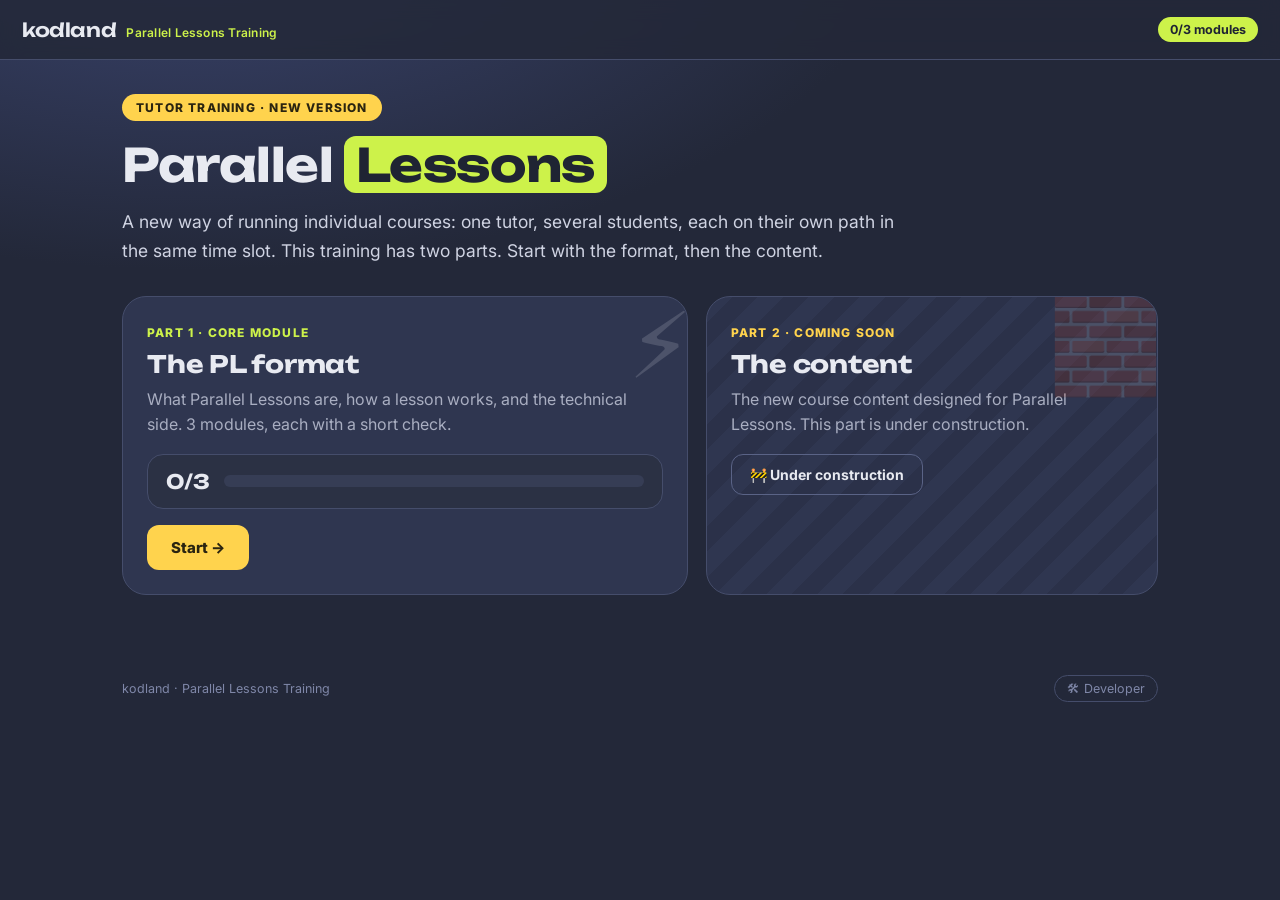
==== commit 95efd525: "Add files via upload" ====
--- a/PL_Training.html
+++ b/PL_Training.html
@@ -431,6 +431,9 @@
 .lb img{max-width:94vw;max-height:88vh;border-radius:12px;box-shadow:0 20px 60px rgba(0,0,0,.6)}
 #confetti{position:fixed;inset:0;pointer-events:none;z-index:300}
 .devbadge{position:fixed;bottom:12px;left:12px;z-index:250;background:var(--pink);color:#fff;font-weight:800;font-size:12px;border-radius:999px;padding:6px 12px}
+.foot{max-width:1080px;margin:0 auto;padding:0 22px 26px;display:flex;justify-content:space-between;align-items:center;font-size:12.5px;color:var(--dim)}
+.foot button{font-size:12.5px;color:var(--dim);border:1px solid var(--line);border-radius:999px;padding:5px 12px}
+.foot button:hover{color:var(--txt);border-color:var(--line2)}
 
 @media (max-width:900px){
   .cores,.grid2,.grid3,.mods,.myths,.trio,.vs,.facts,.steps3{grid-template-columns:1fr}
@@ -452,6 +455,7 @@
 <div class="ovl" id="modal"></div>
 <div class="ovl lb" id="lb"><img id="lbImg" alt=""></div>
 <canvas id="confetti"></canvas>
+<footer class="foot"><span>kodland · Parallel Lessons Training</span><button id="devLink">🛠 Developer</button></footer>
 
 <script>
 'use strict';
@@ -462,7 +466,8 @@
   PASS: 0.7,   // 70% to pass each module check
   CLASSROOM_SIM: 'https://agathiceras.github.io/PL_simulation_test/Classroom_Simulator.html',
   BO_SIM: 'BO_simulator/Simulacion_BO_PL.html',
-  VIDEO_ID: 'DDkHpfBujl0'
+  VIDEO_ID: 'DDkHpfBujl0',
+  DEV_CODE: 'PLDEV'   // code for the Developer options (not case-sensitive)
 };
 const PKEY = 'kl-newpl-progress-v1';
 const $ = (s, r = document) => r.querySelector(s);
@@ -742,8 +747,10 @@
 
 video:() => `
   <p class="p">Before the final check, watch a parallel lesson in real life. <b>Turn on the subtitles</b> (the <b>CC</b> button in the player).</p>
-  <div class="video" id="video"><img src="https://i.ytimg.com/vi/${CONFIG.VIDEO_ID}/hqdefault.jpg" alt="Parallel lesson example video"><div class="play"><span>▶</span></div></div>
-  ${callout('tip', '💬', 'Subtitles: click <b>CC</b> in the video player, then ⚙️ to choose your language.')}`,
+  ${location.protocol === 'file:' ? callout('warn', '⚠️', '<b>You’re viewing this training as a local file.</b> YouTube doesn’t allow its player inside local files, so the video only plays here once the training is published on a website (like the Classroom simulator). Until then, use the link below the video.') : ''}
+  <div class="video"><iframe src="https://www.youtube.com/embed/${CONFIG.VIDEO_ID}?rel=0&cc_load_policy=1&cc_lang_pref=en&playsinline=1" allow="accelerometer; autoplay; clipboard-write; encrypted-media; gyroscope; picture-in-picture; fullscreen" referrerpolicy="strict-origin-when-cross-origin" allowfullscreen loading="lazy" title="Parallel lesson example"></iframe></div>
+  ${callout('tip', '💬', 'Subtitles: click <b>CC</b> in the video player, then ⚙️ to choose your language.')}
+  <p style="font-size:13px;color:var(--dim);margin-top:10px">Video not loading? <a href="https://www.youtube.com/watch?v=${CONFIG.VIDEO_ID}" target="_blank" rel="noopener">Watch it on YouTube</a>.</p>`,
 
 /* ---------------- Module 3 ---------------- */
 bo:() => `
@@ -1018,15 +1025,6 @@
     };
     draw();
   }
-  // Video: lite embed (YouTube can't play from a local file, so it opens in a new tab there)
-  const v = $('#video');
-  if (v){
-    v.onclick = () => {
-      if (location.protocol === 'file:'){ window.open(`https://www.youtube.com/watch?v=${CONFIG.VIDEO_ID}`, '_blank', 'noopener'); return; }
-      v.innerHTML = `<iframe src="https://www.youtube-nocookie.com/embed/${CONFIG.VIDEO_ID}?autoplay=1&rel=0&cc_load_policy=1" allow="autoplay; encrypted-media; picture-in-picture; fullscreen" allowfullscreen title="Parallel lesson example"></iframe>`;
-      v.onclick = null;
-    };
-  }
   // Rules sorter (M3)
   $$('#sorter .srow').forEach(r => $$('[data-pick]', r).forEach(b => b.onclick = () => {
     const ok = b.dataset.pick === r.dataset.ans;
@@ -1281,20 +1279,55 @@
   if (e.key === 'Escape'){ closeModal(); $('#lb').classList.remove('show'); }
 });
 
-/* Dev mode for reviewers: Shift+D three times quickly unlocks all modules (press again to reset) */
+/* =========================================================
+   DEVELOPER OPTIONS — for reviewers: unlock every built module without passing the checks.
+   Open with the "🛠 Developer" link at the bottom of the page (code: CONFIG.DEV_CODE),
+   or press Shift+D three times quickly.
+   ========================================================= */
+function setDev(on){
+  if (on){ MODULES.forEach(m => { if (!passed(m.id)) P[m.id] = { passed:true, score:100 }; }); P.flags = Object.assign({}, P.flags, { simClassroom:true, simBO:true }); P.dev = true; }
+  else delete P.dev;
+  saveP(); devBadge(); route();
+}
+function resetProgress(){ P = {}; saveP(); devBadge(); go(''); route(); }
+function devBadge(){
+  $$('.devbadge').forEach(x => x.remove());
+  if (P.dev) document.body.insertAdjacentHTML('beforeend', '<button class="devbadge" id="devBadge">🔓 DEV MODE · options</button>');
+}
+function openDev(unlockedPanel){
+  if (!unlockedPanel && !P.dev){
+    modal(`<div style="font-size:44px">🛠</div><h2>Developer options</h2><p>For reviewers only. Enter the developer code:</p>
+      <input id="devCode" type="password" autocomplete="off" style="width:100%;padding:12px 14px;border-radius:12px;border:2px solid #d5d9e5;font-size:16px;margin:4px 0 6px">
+      <p id="devErr" style="color:#c0303f;font-weight:600;min-height:20px;margin:4px 0"></p>
+      <div class="btn-row" style="justify-content:center"><button class="btn-g" style="color:var(--ink);border-color:#c9cdd8" onclick="closeModal()">Cancel</button><button class="btn-y" id="devGo">Continue</button></div>`);
+    const tryCode = () => { if ($('#devCode').value.trim().toUpperCase() === CONFIG.DEV_CODE) openDev(true); else $('#devErr').textContent = 'Wrong code.'; };
+    $('#devGo').onclick = tryCode; $('#devCode').onkeydown = e => { if (e.key === 'Enter') tryCode(); };
+    setTimeout(() => $('#devCode').focus(), 50);
+    return;
+  }
+  modal(`<div style="font-size:44px">🛠</div><h2>Developer options</h2>
+    <p>Developer mode is <b>${P.dev ? 'ON' : 'OFF'}</b>. ${P.dev ? 'All built modules are unlocked and both simulations are marked as done.' : 'Turn it on to unlock all built modules (Part 2 is still under construction).'}</p>
+    <div class="btn-row" style="justify-content:center;flex-direction:column;align-items:stretch;gap:8px;margin-top:14px">
+      <button class="btn-y" id="devToggle">${P.dev ? '🔒 Turn developer mode off' : '🔓 Unlock all built modules'}</button>
+      <button class="btn-g" style="color:var(--ink);border-color:#c9cdd8" id="devReset">♻️ Reset all progress</button>
+      <button class="btn-g" style="color:var(--ink);border-color:#c9cdd8" onclick="closeModal()">Close</button>
+    </div>
+    <p style="font-size:12.5px;margin-top:12px">Turning it off keeps the modules that were unlocked. Use “Reset all progress” to start from zero.</p>`);
+  $('#devToggle').onclick = () => { closeModal(); setDev(!P.dev); };
+  $('#devReset').onclick = () => { closeModal(); resetProgress(); };
+}
+document.addEventListener('click', e => {
+  if (e.target.closest('#devLink') || e.target.closest('#devBadge')) openDev(false);
+});
 let dk = [];
 document.addEventListener('keydown', e => {
   if (!(e.shiftKey && e.key.toLowerCase() === 'd')) return;
   const now = Date.now(); dk = dk.filter(x => now - x < 1200); dk.push(now);
-  if (dk.length >= 3){ dk = [];
-    if (P.dev){ P = {}; saveP(); } else { MODULES.forEach(m => P[m.id] = { passed:true, score:100 }); P.flags = { simClassroom:true, simBO:true }; P.dev = true; saveP(); }
-    document.querySelectorAll('.devbadge').forEach(x => x.remove());
-    if (P.dev) document.body.insertAdjacentHTML('beforeend', '<span class="devbadge">🔓 DEV MODE</span>');
-    route(); }
+  if (dk.length >= 3){ dk = []; openDev(true); }
 });
 
 loadP();
-if (P.dev) document.body.insertAdjacentHTML('beforeend', '<span class="devbadge">🔓 DEV MODE</span>');
+devBadge();
 route();
 </script>
 </body>
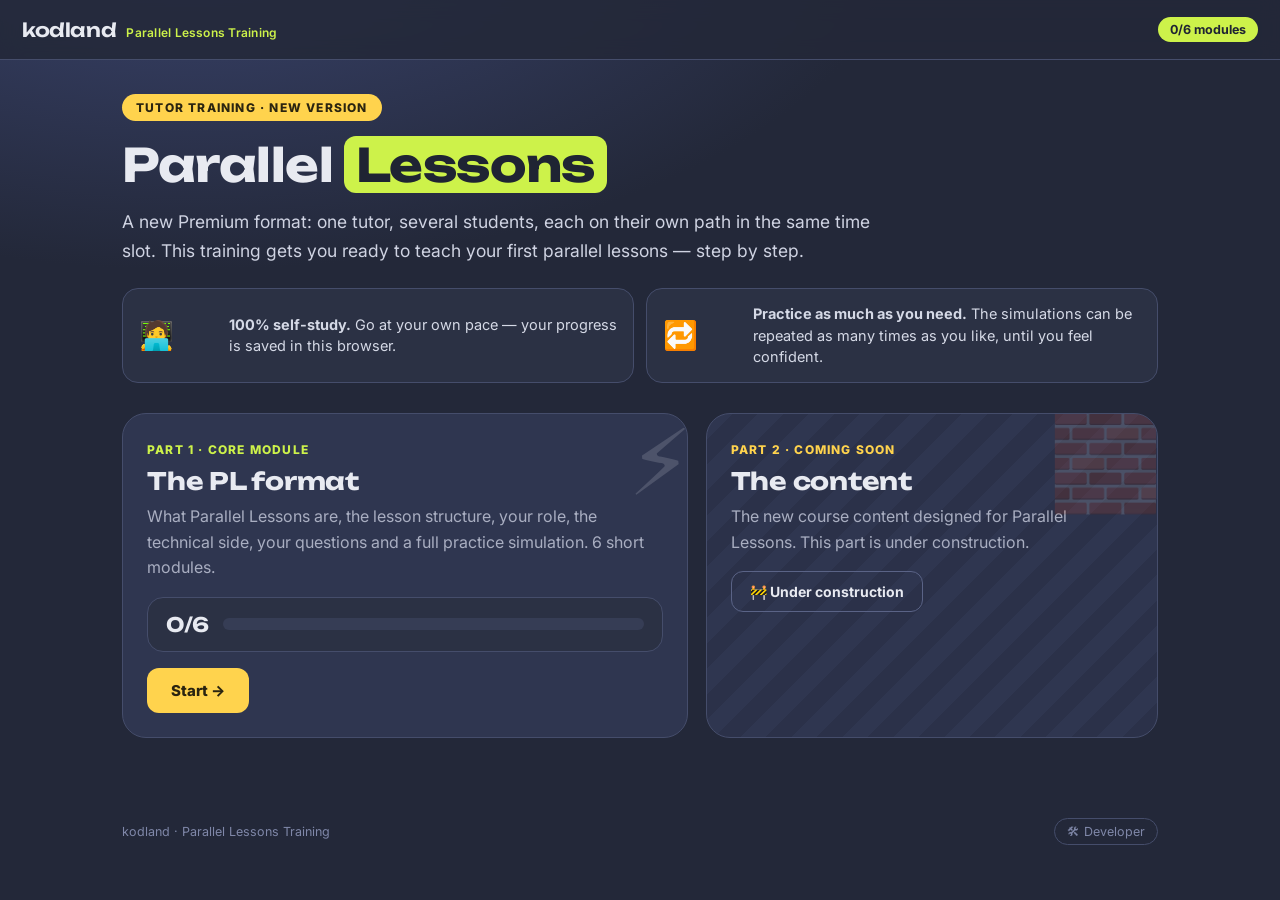
==== commit 0ee1eb8a: "Add files via upload" ====
--- a/PL_Training.html
+++ b/PL_Training.html
@@ -430,6 +430,113 @@
 .mbox p{color:var(--pmuted);line-height:1.6}
 .lb img{max-width:94vw;max-height:88vh;border-radius:12px;box-shadow:0 20px 60px rgba(0,0,0,.6)}
 #confetti{position:fixed;inset:0;pointer-events:none;z-index:300}
+/* ---------- v2 components ---------- */
+.defn,.example,.bridge{display:flex;gap:16px;align-items:flex-start;border-radius:20px;padding:18px 20px;margin:4px 0 18px;line-height:1.65;font-size:16px}
+.defn{background:linear-gradient(135deg,rgba(205,242,74,.14),rgba(255,211,77,.08));border:1px solid rgba(205,242,74,.45)}
+.example{background:rgba(91,140,255,.12);border:1px solid rgba(91,140,255,.45)}
+.bridge{background:var(--panel);border:1px dashed var(--line2);margin:16px 0}
+.defn p,.example p,.bridge p{margin:0}
+.defn .de,.example .de,.bridge .de{font-size:34px;line-height:1}
+.fig img{max-height:520px;object-fit:contain;background:#262c40}
+.formula{border-radius:20px;padding:18px 20px;background:var(--panel);border:1px solid var(--line)}
+.fx{font-family:Unbounded,sans-serif;font-size:17px;line-height:1.5}
+.fx b{color:var(--yellow)}
+.fchips{display:grid;grid-template-columns:repeat(4,1fr);gap:10px;margin-top:14px}
+.fchips button{border-radius:14px;padding:12px;background:var(--bg2);border:2px solid var(--line);text-align:center;transition:all .2s}
+.fchips button b{display:block;font-size:13.5px}
+.fchips button span{display:block;font-family:Unbounded,sans-serif;font-size:20px;color:var(--yellow);margin-top:4px}
+.fchips button.on,.fchips button:hover{border-color:var(--lime);background:rgba(205,242,74,.08)}
+.card.cute{background:rgba(255,211,77,.10);border-color:rgba(255,211,77,.45)}
+.sec2{margin-top:22px}
+.vsoon{aspect-ratio:16/9;max-height:420px;width:100%;border-radius:20px;border:2px dashed var(--line2);background:repeating-linear-gradient(135deg,var(--panel) 0 22px,#2b3149 22px 44px);display:flex;flex-direction:column;align-items:center;justify-content:center;gap:8px;text-align:center}
+.vsoon span{font-size:58px}.vsoon b{font-size:18px}.vsoon small{color:var(--muted)}
+.chapters{display:flex;flex-wrap:wrap;gap:8px;align-items:center;margin-top:12px;font-size:13px;color:var(--muted)}
+.chapters b{background:var(--panel2);border:1px solid var(--line2);border-radius:999px;padding:5px 12px;color:var(--txt);font-size:12.5px}
+.q3{display:grid;grid-template-columns:repeat(3,1fr);gap:12px}
+.q3 div{border-radius:18px;padding:18px;background:var(--panel);border:1px solid var(--line);text-align:center}
+.q3 span{font-size:40px;display:block}
+.q3 b{display:block;font-family:Unbounded,sans-serif;font-size:15px;margin:8px 0 4px}
+.q3 small{color:var(--muted);font-size:13.5px}
+.fbx{margin-top:14px;display:flex;flex-direction:column;gap:8px}
+.fbi{border-radius:14px;padding:12px 14px;font-size:15px;line-height:1.55;animation:fadeUp .35s both}
+.fbi.v{background:var(--bg2);color:var(--muted)}
+.fbi.s{background:rgba(205,242,74,.10);border:1px solid rgba(205,242,74,.4)}
+.fbn{margin:4px 0 0;font-size:14px;color:var(--muted)}
+.scrub-grid{display:grid;grid-template-columns:1fr 290px;gap:16px;margin-top:14px}
+.scrub-grid .lanes{margin-top:0}
+.notebook{border-radius:14px;background:#cfb08c;color:#2b1d0e;padding:12px 14px;box-shadow:inset 0 0 0 2px rgba(0,0,0,.08);font-family:'Segoe Print','Comic Sans MS',cursive;min-height:220px}
+.nb-title{font-weight:800;font-size:15px;margin-bottom:6px}
+.nb-lines{max-height:230px;overflow-y:auto;font-size:13.5px}
+.nbl{padding:7px 0;border-bottom:1px solid rgba(110,70,30,.35);line-height:1.4;opacity:0;max-height:0;overflow:hidden;transition:opacity .6s ease,max-height .6s ease}
+.nbl.show{opacity:1;max-height:60px}
+.nbl.dim.show{opacity:.6}
+.subh{font-family:Unbounded,sans-serif;font-size:18px;margin:26px 0 8px}
+.qa.my .qa-q{color:#ffd2d7}
+.hl2{background:#ffe680;border-radius:4px;padding:1px 4px;font-weight:700}
+.cklist{display:flex;flex-direction:column;gap:8px}
+.ck{display:flex;gap:12px;align-items:flex-start;text-align:left;border-radius:12px;padding:11px 14px;background:var(--bg2);border:1px solid var(--line);font-size:15px;line-height:1.5}
+.ckb{flex:0 0 22px;height:22px;border-radius:7px;border:2px solid var(--line2);display:grid;place-items:center;font-weight:900;color:var(--ink);margin-top:1px}
+.ck.on{border-color:var(--lime);background:rgba(205,242,74,.07)}
+.ck.on .ckb{background:var(--lime);border-color:var(--lime)}
+.ck.on .ckb::after{content:"✓"}
+.oq{display:flex;flex-direction:column;gap:6px;text-align:left;border-radius:14px;padding:14px 16px;background:var(--bg2);border:1px solid var(--line);font-size:15px;line-height:1.5}
+.oq span{display:none;color:#d5d9e6;font-size:14px}
+.oq::after{content:"Tap to see the answer you want to hear →";font-size:12px;color:var(--dim);font-weight:700}
+.oq.on{border-color:var(--lime)}
+.oq.on span{display:block;animation:fadeUp .3s}
+.oq.on::after{content:none}
+.codebox{margin-top:16px;border-radius:18px;padding:16px 18px;background:var(--bg2);border:2px dashed var(--yellow)}
+.codebox label{display:block;font-size:14.5px;margin-bottom:10px}
+.cb-row{display:flex;gap:10px;flex-wrap:wrap}
+.cb-row input{flex:1;min-width:200px;border-radius:12px;border:2px solid var(--line2);background:#1d2231;color:var(--txt);font-size:17px;padding:11px 14px;font-family:Unbounded,sans-serif;letter-spacing:.05em;text-transform:uppercase}
+.cb-row input:focus{outline:none;border-color:var(--lime)}
+.cb-err{display:block;color:#ff9aa5;font-weight:600;font-size:13.5px;margin-top:8px;min-height:18px}
+.codebox.ok{border-style:solid;border-color:var(--lime);background:rgba(205,242,74,.08)}
+.cb-ok{font-size:15px}
+.lockmsg{margin-top:10px;display:inline-block;background:rgba(255,211,77,.16);border:1px solid rgba(255,211,77,.6);color:var(--yellow);border-radius:10px;padding:8px 12px;font-weight:700;font-size:14px}
+.lockmsg.shake{animation:shakeX .45s}
+@keyframes shakeX{25%{transform:translateX(-6px)}50%{transform:translateX(6px)}75%{transform:translateX(-3px)}}
+.qaprog{display:flex;align-items:center;gap:12px;font-size:14px;color:var(--muted);margin-bottom:14px}
+.qaprog .ptrack{max-width:300px}
+.qalist{display:flex;flex-direction:column;gap:10px}
+.qa{border-radius:16px;background:var(--panel);border:1px solid var(--line);overflow:hidden}
+.qa.read{border-color:rgba(205,242,74,.4)}
+.qa-q{width:100%;display:flex;gap:14px;align-items:center;text-align:left;padding:15px 18px;font-size:15.5px;font-weight:700;line-height:1.45}
+.qa-q .qi{font-size:24px}
+.qa-q .qx{margin-left:auto;font-size:22px;color:var(--lime);transition:transform .2s}
+.qa.open .qx{transform:rotate(45deg)}
+.qa.read .qa-q .qi::after{content:"✓";font-size:11px;color:var(--lime);vertical-align:top;margin-left:2px}
+.qa-a{display:none;padding:0 20px 16px 56px;color:#d5d9e6;line-height:1.65;font-size:15px}
+.qa.open .qa-a{display:block;animation:fadeUp .3s}
+.qa-a p{margin:8px 0}.qa-a h4{margin:14px 0 6px;color:var(--lime)}.qa-a ul{margin:6px 0;padding-left:20px}
+.ladder{display:flex;flex-direction:column;gap:6px;margin:10px 0}
+.lrow{display:flex;align-items:center;gap:10px;flex-wrap:wrap}
+.lr{width:26px;height:26px;border-radius:50%;background:var(--yellow);color:var(--ink);display:grid;place-items:center;font-weight:800;font-size:13px}
+.lw{background:rgba(205,242,74,.18);color:var(--lime);border-radius:999px;padding:4px 12px;font-weight:700;font-size:13.5px}
+.ll{background:var(--panel2);color:var(--muted);border-radius:999px;padding:4px 12px;font-weight:700;font-size:13.5px}
+.lv{font-size:12.5px;color:var(--dim)}
+.anna{display:flex;flex-direction:column;gap:6px;margin:8px 0}
+.anna div{display:flex;gap:12px;background:var(--bg2);border-radius:10px;padding:8px 12px}
+.anna b{font-family:Unbounded,sans-serif;color:var(--yellow);font-size:13px;min-width:48px}
+.drivewrap{position:relative;padding-bottom:56.25%;border-radius:14px;overflow:hidden;background:#000;margin-top:8px}
+.drivewrap iframe{position:absolute;inset:0;width:100%;height:100%;border:0}
+main:has(.simpage){max-width:1400px}
+.simhead{display:flex;align-items:flex-end;justify-content:space-between;gap:14px;flex-wrap:wrap;margin-bottom:14px}
+.simintro{margin-bottom:16px}
+.simintro[hidden]{display:none}
+.simframe-wrap{border-radius:18px;overflow:hidden;border:2px solid var(--line2);background:#000;box-shadow:0 20px 50px rgba(0,0,0,.4)}
+.simframe{display:block;width:100%;height:calc(100vh - 90px);min-height:640px;border:0}
+.nexts{display:grid;grid-template-columns:1fr 1fr;gap:10px;margin:18px 0;text-align:left}
+.nexts div{display:flex;gap:12px;align-items:flex-start;border-radius:14px;padding:12px 14px;background:var(--bg2)}
+.nexts span{font-size:24px}.nexts p{margin:0;font-size:14.5px}
+.carN{align-self:center;font-size:13px;font-weight:800;background:rgba(0,0,0,.35);border-radius:999px;padding:8px 14px;min-width:70px;text-align:center}
+.car .arrows .nxt{background:var(--lime);color:var(--ink);font-weight:900}
+.car .arrows button:disabled{opacity:.3;cursor:default}
+.car .dots button.seen{background:rgba(205,242,74,.55)}
+.tfopts{display:grid;grid-template-columns:1fr 1fr;gap:12px}
+.tfopts .qopt{justify-content:center;font-size:18px;font-weight:800;padding:20px}
+.simcard{background:linear-gradient(160deg,#3a4370,var(--panel))}
+@media (max-width:900px){.fchips,.q3,.nexts,.tfopts{grid-template-columns:1fr 1fr}.scrub-grid{grid-template-columns:1fr}}
 .devbadge{position:fixed;bottom:12px;left:12px;z-index:250;background:var(--pink);color:#fff;font-weight:800;font-size:12px;border-radius:999px;padding:6px 12px}
 .foot{max-width:1080px;margin:0 auto;padding:0 22px 26px;display:flex;justify-content:space-between;align-items:center;font-size:12.5px;color:var(--dim)}
 .foot button{font-size:12.5px;color:var(--dim);border:1px solid var(--line);border-radius:999px;padding:5px 12px}
@@ -466,13 +573,18 @@
   PASS: 0.7,   // 70% to pass each module check
   CLASSROOM_SIM: 'https://agathiceras.github.io/PL_simulation_test/Classroom_Simulator.html',
   BO_SIM: 'BO_simulator/Simulacion_BO_PL.html',
-  VIDEO_ID: 'DDkHpfBujl0',
-  DEV_CODE: 'PLDEV'   // code for the Developer options (not case-sensitive)
+  SIM_CODE: 'PL-SIM-4827',      // shown at the end of the Classroom simulator
+  BO_CODE: 'PL-BO-3815',        // shown at the end of the BO simulator
+  OPENING_VIDEO_ID: '',         // YouTube id of the "PL opening" video (with chapters) — empty = "coming soon"
+  CLOSING_VIDEO_ID: '',         // YouTube id of the "PL closing" video (with chapters)
+  CONTENT_VIDEO: 'https://drive.google.com/file/d/1gizpY-aR2ND0Olj52FWJIGx0D2YYDPKg/preview',
+  DEV_CODE: 'PLDEV'             // code for the Developer options (not case-sensitive)
 };
-const PKEY = 'kl-newpl-progress-v1';
+const PKEY = 'kl-newpl-progress-v2';
 const $ = (s, r = document) => r.querySelector(s);
 const $$ = (s, r = document) => [...r.querySelectorAll(s)];
 const shuffle = a => { a = a.slice(); for (let i = a.length - 1; i > 0; i--){ const j = Math.floor(Math.random() * (i + 1)); [a[i], a[j]] = [a[j], a[i]]; } return a; };
+const norm = s => String(s || '').trim().toUpperCase().replace(/\s+/g, '');
 
 /* ---------- Progress (localStorage) ---------- */
 let P = {};
@@ -484,22 +596,35 @@
 function setFlag(k, v){ P.flags = P.flags || {}; P.flags[k] = v; saveP(); }
 
 /* =========================================================
-   MODULES (Core 1 — The PL format)
+   MODULES (Part 1 — The PL format)
+   check: quiz | tf | chat | qa | sim      needs: a flag that must be set before the check opens
    ========================================================= */
 const MODULES = [
-  { id:'m1', n:1, e:'🌟', color:'#cdf24a', title:'Welcome to Parallel Lessons',
-    desc:'What the format is, why it exists, who the students are, and the mindset you bring to it.',
-    obj:'By the end of this module you’ll know what a Parallel Lesson is, why Kodland created it, which students it’s designed for, and how it expands your role as a tutor.',
-    sections:[ ['what','🧩','What is a Parallel Lesson?'], ['why','🚀','Why the format exists'], ['students','🧒','Meet the students'], ['role','🧭','Your role as a tutor'], ['mindset','🌱','A new mindset'] ] },
-  { id:'m2', n:2, e:'🎬', color:'#ffd34d', title:'How a Parallel Lesson Works',
-    desc:'The lesson structure, what changes for you, a full simulation and the moments that matter most.',
-    obj:'See the structure of a Kodland lesson, compare a parallel tutor with a regular tutor, live a parallel lesson in the simulator and learn what happens in each stage you still lead.',
-    sections:[ ['structure','🗺️','The lesson structure'], ['compare','⚖️','What a PL tutor does'], ['sim','🎮','Live a parallel lesson'], ['stages','🪜','The moments you lead'], ['video','🎥','A real example'] ] },
-  { id:'m3', n:3, e:'🖥️', color:'#5b8cff', title:'Technical Aspects of Parallel Lessons',
-    desc:'Parallel Groups in BO, communication and tracking rules, and how the timing works.',
-    obj:'Find your Parallel Groups in the Back Office, know the communication and tracking rules, and understand how one tutor session fits several 60-minute lessons.',
-    sections:[ ['bo','🗂️','Parallel Groups in BO'], ['rules','📏','Communication & tracking rules'], ['timing','⏱️','How the timing works'] ] }
+  { id:'m1', n:1, e:'🌟', color:'#cdf24a', title:'Welcome to Parallel Lessons', check:'quiz', needs:['metAll', 'Meet all 4 students in the carousel above to unlock the check.'],
+    desc:'What a Parallel Lesson is, how it works, how the time works, and who the students are.',
+    obj:'By the end of this module you’ll know what a Parallel Lesson is, how one lesson runs, how your time works with several students, and which students this format is made for.',
+    sections:[ ['what','🧩','What is a Parallel Lesson?'], ['runs','📋','How a lesson actually runs'], ['time','⏱️','How the time works'], ['why','🚀','Why the format exists'], ['students','🧒','Meet the students'] ] },
+  { id:'m2', n:2, e:'🗺️', color:'#ffd34d', title:'The Lesson Structure', check:'tf',
+    desc:'The structure of a regular lesson and of a parallel lesson, and why the opening and the closing matter so much.',
+    obj:'Compare the structure you already know with the structure of a parallel lesson, and see what happens in the opening and in the closing — the two moments you lead.',
+    sections:[ ['structure','🗺️','Two lesson structures'], ['matter','⭐','The opening and the closing still matter'], ['opening','🎬','The opening'], ['closing','🏁','The closing'] ] },
+  { id:'m3', n:3, e:'🧭', color:'#ec5fa6', title:'Your Role as a PL Tutor', check:'chat',
+    desc:'Your role and mindset, what you do (and don’t do), feedback, taking notes, and your first PL lesson.',
+    obj:'Understand your role in a parallel lesson, how to give feedback, how to keep track of your students with notes, and how to run your very first PL lesson.',
+    sections:[ ['role','🧭','So… what’s my role?'], ['mindset','🌱','Skills and mindset for every lesson'], ['feedback','💬','Feedback that helps'], ['notes','📝','How students join — and your notes'], ['first','🚀','Your first PL lesson'] ] },
+  { id:'m4', n:4, e:'🖥️', color:'#5b8cff', title:'Technical Aspects', check:'quiz', needs:['boCode', 'Enter the code from the end of the BO simulator to unlock the check.'],
+    desc:'Parallel Groups and Teacher Notes in BO, and the communication and tracking rules.',
+    obj:'Find your Parallel Groups and Teacher Notes in the Back Office, open the console, and know the communication and tracking rules.',
+    sections:[ ['bo','🗂️','Parallel Groups in BO'], ['tnotes','📒','Teacher Notes, not the wiki'], ['rules','📏','Communication & tracking rules'] ] },
+  { id:'m5', n:5, e:'❓', color:'#3fd16b', title:'Q&A: Your Questions', check:'qa',
+    desc:'Straight answers to the questions tutors ask most — no test, just read through them.',
+    obj:'Real questions from tutors about Parallel Lessons, with straight answers. There’s no test: open every question to complete the module.',
+    sections:[ ['qa','❓','Questions & answers'] ] },
+  { id:'m6', n:6, e:'🎮', color:'#f5a623', title:'Classroom Simulation', check:'sim',
+    desc:'To complete the training, practice a real lesson: enter the simulation.',
+    obj:'' }
 ];
+const TOTAL = MODULES.length;
 const unlocked = m => { const i = MODULES.indexOf(m); return i <= 0 || passed(MODULES[i - 1].id); };
 const coreDone = () => MODULES.every(m => passed(m.id));
 
@@ -513,18 +638,31 @@
          'One tutor supports 2–5 students in the same time slot, each on their own path and each with a full 60-minute lesson.',
          'A recorded course that students follow on their own, with no tutor at any point.'],
       a:1, e:'Each student has their own individual 60-minute lesson. What stretches to fit everyone is the tutor’s session.' },
+    { q:'How does Classroom make Parallel Lessons possible?',
+      o:['All students share one room and take turns to talk to the tutor.',
+         'Each student has their own room, created by default — like breakout rooms that are already set up.',
+         'The tutor creates a new video call for every student.'],
+      a:1, e:'In the console, each student has their own room. You move from room to room; students never see each other.' },
+    { q:'You have 4 students in your parallel group. How long is your session?',
+      o:['60 minutes', '90 minutes', '240 minutes'],
+      a:1, e:'Your session = 60 min + 10 min for each additional student. With 4 students: 60 + 30 = 90 minutes. Each student still gets 60.' },
     { q:'Which student is this format designed for?',
       o:['Students aged 10+ who can work independently, enjoy autonomy and like knowing an expert is there when they need help.',
          'Young children who still need an adult beside them during the whole lesson.',
          'Students who learn best by working in teams with their classmates.'],
-      a:0, e:'From around age 10, students can manage their own focus for stretches of time. Many already enjoy learning on their own, and some have used fully asynchronous formats before.' },
-    { q:'What does learning the PL format mean for you as a tutor?',
-      o:['From now on, all your courses will become parallel lessons.',
-         'You’ll have to teach in the parallel way in every group you have.',
-         'You expand your experience with a new educational format, which can also open the door to more groups.'],
-      a:2, e:'Learning the format doesn’t turn all your courses into parallel lessons, and your role only changes in your parallel groups. It adds a new format to your experience.' }
+      a:0, e:'From around age 10, students can manage their own focus for stretches of time. Many already enjoy learning on their own.' }
   ],
-  m3:[
+  m2:[
+    { tf:true, q:'In a parallel lesson, the tutor explains the theory and models the practice for each student.', a:1,
+      e:'False. In a parallel lesson the student does the theory and practice on their own with the cards. The content is designed for it.' },
+    { tf:true, q:'Feedback on the student’s project is given in Wrapping up, at the end of the lesson.', a:0,
+      e:'True. There’s no separate feedback stage in the middle: the student shows their project and you give feedback when you close the lesson.' },
+    { tf:true, q:'Because the middle of the lesson is independent, the opening and the closing matter less than in other formats.', a:1,
+      e:'False. They matter even more: they’re the only moments each student has your full, undivided attention.' },
+    { tf:true, q:'Lesson goal is the last stage before the student starts working on their own.', a:0,
+      e:'True. After the lesson goal, the student starts their independent work with the cards.' }
+  ],
+  m4:[
     { q:'What is a “Parallel Group” in the Back Office?',
       o:['A container that groups several individual student groups under one tutor.',
          'A new course type with a different curriculum.',
@@ -538,8 +676,8 @@
     { q:'How should you communicate with the students of a parallel group?',
       o:['Create one WhatsApp group with all the students of the slot.',
          'Only inside Classroom, never by message.',
-         'Individually, with direct messages to each student, the same as a 1:1 lesson.'],
-      a:2, e:'Parallel lessons are individualized learning: never create WhatsApp groups for the slot. Every student is contacted individually.' },
+         'Individually, with direct messages to each student.'],
+      a:2, e:'Parallel Lessons are individualized learning: never create WhatsApp groups for the slot. Every student is contacted individually.' },
     { q:'How early can you open the Classroom console?',
       o:['From your Groups list, 60 minutes before the lesson. From your Schedule, 30 minutes before.',
          'Only at the exact start time, from any page.',
@@ -548,8 +686,7 @@
   ]
 };
 
-// Module 2 check: a conversation with a tutor who doesn't know the format yet.
-// The correct answer is placed in a different position on purpose (C, A, B, C).
+// Module 3 check: a conversation with a tutor who doesn't know the format yet. Correct answers sit in different positions (C, A, B, C).
 const CHAT = [
   { them:'This new format sounds interesting, but I’m confused. Wouldn’t it be a lot more work to teach the same thing to 5 kids separately?',
     o:['Yes, it’s more work: you repeat the whole lesson, theory included, five times in a row.',
@@ -570,21 +707,61 @@
     a:1, ok:'Exactly. You help raised hands in the gaps, and the cards already include help and what to do with technical issues — that’s why a clear explanation of the format at the start is so important.',
     ko:'Not quite. You can help raised hands in the short gaps, and the lesson on the platform already includes help options and guidance for technical problems.' },
   { them:'Sounds interesting, that makes me feel calmer. So the content changed for this format?',
-    o:['No, it’s exactly the same content as the regular courses — you just teach it faster.',
-       'Only the order of the lessons changed; the activities are the same.',
-       'Yes, actually it’s very different: it’s designed precisely so the lessons can work “without a tutor” for most of the time.'],
-    a:2, ok:'Yes! The content was redesigned for this format, so the student can move forward on their own with the cards.',
-    ko:'Not quite. The content is very different: it was designed precisely so students can work through it on their own.' }
+    o:['No, they’re exactly the same lessons as the regular course — you just teach them faster.',
+       'Yes, everything changed: new tools, new skills and new goals.',
+       'The tools, skills and goals students learn are the same, but the lessons are different: they’re designed so students can move forward on their own with the cards.'],
+    a:2, ok:'Yes! The learning goals stay the same, but the lessons were redesigned for this format. Good news: you don’t have to teach the same lessons in a new format.',
+    ko:'Not quite. Students learn the same tools, skills and goals, but the lessons themselves are different: they’re designed for independent work.' }
 ];
 
 /* =========================================================
-   CONTENT — section bodies (HTML builders)
+   Q&A (Module 5)
+   ========================================================= */
+const LADDER = `<div class="ladder">${[['Onboarding','Raised hand'],['Closing (offboarding)','Raised hand'],['Onboarding','Closing'],['Raised hand','A quick check-in']]
+  .map((r, i) => `<div class="lrow"><span class="lr">${i + 1}</span><span class="lw">${r[0]}</span><span class="lv">beats</span><span class="ll">${r[1]}</span></div>`).join('')}</div>`;
+const QA = [
+  { ic:'⏱️', q:'With 5 students, how can I welcome a new one every 10 minutes and also help everyone else?',
+    a:`<p>You don’t visit every student every few minutes — you only go to whoever <b>raises their hand</b>. When several things happen at once, follow this order:</p>${LADDER}<p>Quick check-ins only happen when there’s no one to welcome, no one to close and no hand raised.</p>` },
+  { ic:'🚦', q:'If a technical problem uses up the 10-minute onboarding and the next student arrives at that moment, who comes first?',
+    a:`<p>The student who arrived on time is the priority. The student with the technical problem is helped <b>after</b> you finish with the one who arrived punctually, following the same priority order:</p>${LADDER}` },
+  { ic:'🌍', q:'What’s the scope of PL — is this a test?',
+    a:'<p>PL fully replaces the <b>Premium format</b> in selected courses. That’s why the tutors of those courses are being trained on it. The format has already been tested in other large regions, including Brazil and LatAm, with very positive results.</p>' },
+  { ic:'🎬', q:'Is the content the same as in the regular course?',
+    a:`<p>The <b>tools, skills and goals</b> students learn are the same. The <b>lessons are different</b>: they’re written for a more mature, more independent student, and designed so the student doesn’t depend 100% on you to complete the lesson. Good news: you won’t teach the same lessons as before in a new format.</p>
+      <h4>What this format is built on</h4><p>The lesson follows a <b>deductive approach</b>: the student first sees a finished project, then explores how it was made, and applies the principle to their own project.</p>
+      <p><b>Feedback: Tutor + Self.</b> There’s no peer feedback. AI isn’t used in the first lessons; in later lessons in the module, AI is added as a third feedback channel where appropriate.</p>
+      <p>The main focus is the feeling: <i>“I can create a working digital project on my own.”</i> Mistakes are a normal part of the creative process.</p>
+      <p>Watch this video to understand how the content changes, for you and for the student:</p>
+      <div class="drivewrap"><iframe src="${CONFIG.CONTENT_VIDEO}" allow="autoplay" loading="lazy" title="How the content changes"></iframe></div>` },
+  { ic:'👥', q:'What’s the maximum number of students in a Parallel Lesson group?', a:'<p>Maximum <b>5 students / 100 minutes</b>.</p>' },
+  { ic:'💙', q:'How do I manage a PL lesson with students who have disabilities or need more attention and support?',
+    a:'<p>CS will leave a note whenever a student has a known disability, as usual. If you realize the PL format isn’t suitable for a particular student, <b>discuss the case with your TL</b> and we’ll find the best solution together.</p><p>In many cases the format can work <i>better</i> than a traditional group lesson, because the student still receives individual attention. Questions about independence, individual work and past experience with self-paced courses are already asked during the trial class — if a student wouldn’t be comfortable in PL, they simply aren’t offered this format.</p>' },
+  { ic:'⏰', q:'What’s the protocol for students who arrive late?',
+    a:`<p>Each student joins 10 minutes apart (e.g. 16:00, 16:10, 16:20…). Onboarding and closing one student takes about 6–7 minutes in practice, so you always have some margin.</p>
+      <h4>If a student doesn’t join within their first 5 minutes</h4>
+      <ul><li>Message them or their guardian directly on WhatsApp.</li><li>If their window ends and they still haven’t joined, welcome the next student — you don’t wait indefinitely.</li><li>If the student joins late, invite them in, but finish with the student already in progress first.</li><li>A late student does <b>not</b> get a full 60-minute lesson — it ends when their originally planned window ends.</li></ul>
+      <h4>Example: Anna</h4>
+      <div class="anna">${[['16:10','Anna is expected (16:10–16:20).'],['16:15','She hasn’t connected: you message her on WhatsApp and welcome the next student, Mario.'],['16:21','Anna appears in the waiting room, but you’re with Mario. You tell her on WhatsApp you’ll be with her in a few minutes.'],['16:25','You finish with Mario and welcome Anna.']].map(r => `<div><b>${r[0]}</b><span>${r[1]}</span></div>`).join('')}</div>
+      <p>Anna’s planned window: <b>16:10–17:10</b> → her actual time after the late arrival: <b>16:25–17:10</b>.</p>` },
+  { ic:'💬', q:'Do I need a WhatsApp group with all the students in the parallel group?',
+    a:'<p>No. PL is individualized learning: tutors must <b>not</b> create WhatsApp groups for the students of a slot. Every student is treated individually, and all communication goes through direct messages.</p>' },
+  { ic:'🔄', q:'Will all courses move to this format? Is this the new default at Kodland?', a:'<p>No — PL only replaces the Premium format, for selected courses.</p>' },
+  { ic:'👪', q:'Are parents aware of this format when enrolling?', a:'<p>Yes. Parents are informed about the PL format when they enroll, as part of the communication process for the selected courses.</p>' },
+  { ic:'💰', q:'How does compensation work in PL?', a:'<p>For PL compensation and specific calculations, <b>contact your TL</b>.</p>' }
+];
+
+/* =========================================================
+   BUILDERS
    ========================================================= */
 const callout = (type, icon, html) => `<div class="callout ${type}"><span class="ci">${icon}</span><div>${html}</div></div>`;
 const fig = (src, alt, cap) => `<figure class="fig"><img src="${src}" alt="${alt}" data-zoom>${cap ? `<figcaption>${cap}</figcaption>` : ''}</figure>`;
 const flip = (e, t, back, hint = 'Tap to flip') => `<div class="flip" data-flip><div class="in"><div class="fc front"><span class="fe">${e}</span><b>${t}</b><small>${hint}</small></div><div class="fc back">${back}</div></div></div>`;
-
-// One lesson-structure diagram. Item kinds: open / main / indep / close. Numbering skips the independent-work block.
+const fileNote = () => location.protocol === 'file:' ? callout('warn', '⚠️', '<b>You’re viewing this training as a local file.</b> YouTube videos only play here once the training is published on a website.') : '';
+function videoBlock(id, intro, chapters){
+  const ch = `<div class="chapters"><span>Chapters in the video:</span>${chapters.map(c => `<b>${c}</b>`).join('')}</div>`;
+  if (!id) return `<p class="p">${intro}</p><div class="vsoon"><span>🎬</span><b>Video coming soon</b><small>It will appear here as soon as it’s ready.</small></div>${ch}`;
+  return `<p class="p">${intro}</p>${fileNote()}<div class="video"><iframe src="https://www.youtube.com/embed/${id}?rel=0&cc_load_policy=1&playsinline=1" allow="accelerometer; autoplay; clipboard-write; encrypted-media; gyroscope; picture-in-picture; fullscreen" referrerpolicy="strict-origin-when-cross-origin" allowfullscreen loading="lazy" title="Video"></iframe></div>${ch}`;
+}
 function flowHTML(id, title, items, phases){
   let n = 0;
   const cells = items.map((s, i) => s.k === 'indep'
@@ -596,37 +773,62 @@
     <div class="phases" style="grid-template-columns:${phases.map(p => p[2] + 'fr').join(' ')}">${phases.map(p => `<span class="${p[0]}">${p[1]}</span>`).join('')}</div>
   </div>`;
 }
-
+const codeBox = (id, label) => `<div class="codebox ${flag(id) ? 'ok' : ''}" data-codebox="${id}">
+  ${flag(id) ? `<span class="cb-ok">✅ <b>${label} completed.</b> Code accepted.</span>`
+    : `<label for="in-${id}"><b>🔑 Completion code</b> — you’ll find it on the last screen of the simulation.</label>
+       <div class="cb-row"><input id="in-${id}" type="text" autocomplete="off" placeholder="e.g. PL-XX-0000"><button class="btn-y" data-code="${id}">Unlock</button></div>
+       <span class="cb-err" id="err-${id}"></span>`}</div>`;
+
+/* =========================================================
+   CONTENT — section bodies
+   ========================================================= */
 const BODY = {
 /* ---------------- Module 1 ---------------- */
 what:() => `
-  <p class="p">In a <b>Parallel Lesson (PL)</b>, one tutor supports <b>2 to 5 students</b> in the same time slot. Each student follows their own path and gets a full, individual <b>60-minute</b> lesson. Students join one by one, so what stretches is the tutor’s session — not the student’s lesson.</p>
-  <div class="grid2">
-    <div class="card">
-      <div class="wh"><b>👇 Move the slider: how many students?</b><span class="tag">Try it</span></div>
-      <input type="range" min="2" max="5" value="3" id="nStud" aria-label="Number of students">
-      <div style="display:flex;align-items:flex-end;gap:16px;margin-top:10px">
-        <div><div class="bignum" id="tutMin">80</div><div style="font-size:13px;color:var(--muted)">minutes for you</div></div>
-        <div><div class="bignum" style="color:var(--lime)">60</div><div style="font-size:13px;color:var(--muted)">minutes for each student</div></div>
-      </div>
-      <div class="slots" id="slots"></div>
+  <p class="p">Imagine your next lesson: four students, each one arriving at a different time, each one building their own project — and each one getting you all to themselves at the moments that matter most. That’s a Parallel Lesson.</p>
+  <div class="defn"><span class="de">⚡</span><p><b>Parallel Lessons (PL)</b> is a new <b>Premium</b> format for students who enjoy independent, individual work. One tutor supports <b>2–5 students at the same time</b>, each on their own individual path, within the same time slot. Every student still gets a full, uninterrupted <b>60 minutes</b> — it’s the tutor’s total session time that stretches to fit everyone.</p></div>
+  <p class="p">How is that possible? Classroom has a new version of the platform. Instead of one room for all your students, you get <b>one room for each student</b> — like breakout rooms, but already set up for you by default. You move from room to room; students never see or hear each other.</p>
+  ${fig('images/Console_lobby.png', 'The Classroom console with a separate room for each of four students', 'The console lobby: each student has their own panel, even though they share one tutor.')}`,
+
+runs:() => `
+  <p class="p">So what does one student’s lesson look like? Lesson format: <b>parallel</b>. Every student’s lesson is designed for a full 60 minutes — and there are no group activities. You support each student at the beginning and at the end of their lesson; during self-study, you help whenever the student raises their hand.</p>
+  <div class="trio">
+    <div class="ti"><span class="tie">🎙️</span><h3>The tutor’s role</h3><p>In the live parts, you set the tone, explain the goal and check that the technical setup is ready. During self-study, you don’t lead the lesson — you give targeted help when the student asks. The cards remind students to call you before saving and at key steps.</p></div>
+    <div class="ti"><span class="tie">🔁</span><h3>A deductive approach</h3><p>The student first sees a finished project, then explores how it was made, and applies the same idea to their own project: result first, how it works second, their own version third.</p></div>
+    <div class="ti"><span class="tie">💬</span><h3>Feedback: Tutor + Self</h3><p>There’s no peer feedback in this format. AI isn’t used in the first lessons; in later lessons of the module, AI is added as a third feedback channel where it makes sense.</p></div>
+  </div>`,
+
+time:() => `
+  <p class="p">Here’s the key to the timing. Students don’t all start together: <b>a new student joins every 10 minutes</b>. Each one gets their full 60 minutes, so your session grows by 10 minutes for each extra student.</p>
+  <div class="example"><span class="de">💡</span><p><b>Example:</b> if you have 3 students, your session lasts 80 minutes, but each student still gets 60 minutes, because a new student joins every 10 minutes.</p></div>
+  <div class="formula">
+    <div class="fx">Your session = <b>60 min</b> + <b>10 min</b> for each additional student</div>
+    <div class="fchips">${[2,3,4,5].map(n => `<button data-fn="${n}"><b>${n} students</b><span>${60 + (n - 1) * 10} min</span></button>`).join('')}</div>
+  </div>
+  <div class="card" style="margin-top:14px">
+    <div class="wh"><b>👇 Now try it: move the slider (or tap a box above)</b><span class="tag">Try it</span></div>
+    <input type="range" min="2" max="5" value="3" id="nStud" aria-label="Number of students">
+    <div style="display:flex;align-items:flex-end;gap:22px;margin-top:10px;flex-wrap:wrap">
+      <div><div class="bignum" id="nNum">3</div><div style="font-size:13px;color:var(--muted)">students</div></div>
+      <div><div class="bignum" id="tutMin">80</div><div style="font-size:13px;color:var(--muted)">minutes for you</div></div>
+      <div><div class="bignum" style="color:var(--lime)">60</div><div style="font-size:13px;color:var(--muted)">minutes for each student</div></div>
     </div>
-    ${fig('images/Image1.png', 'Classroom console with a separate room for each student', 'The Classroom console: every student has their own room.')}
+    <div class="slots" id="slots"></div>
   </div>`,
 
 why:() => `
-  <p class="p">Premium one-to-one courses often take a long time to start, because the student’s availability and the tutor’s schedule rarely match. Parallel Lessons solve that. Flip the cards:</p>
+  <p class="p">Premium courses often take a long time to start, because the student’s availability and the tutor’s schedule rarely match. Parallel Lessons solve that. Flip the cards:</p>
   <div class="grid3">
-    ${flip('⚡', 'For students', '<b>They start much faster.</b><br>No waiting weeks for a one-to-one slot that fits: they can begin their course and learn at their own pace.')}
+    ${flip('⚡', 'For students', '<b>They start much faster.</b><br>No waiting weeks for a Premium slot that fits: they can begin their course and learn at their own pace.')}
     ${flip('🗓️', 'For tutors', '<b>More flexibility.</b><br>Several individual lessons fit in one slot of your schedule, and you discover a new way of teaching.')}
     ${flip('🎯', 'For learning', '<b>Real autonomy.</b><br>Students build the feeling: <i>“I can create a working digital project on my own.”</i> Mistakes are part of the process.')}
   </div>
-  ${callout('warn', '📌', '<b>Important scope:</b> Parallel Lessons don’t replace how Kodland teaches. They only replace the <b>premium format</b>, for selected courses.')}`,
+  ${callout('warn', '📌', '<b>Important scope:</b> Parallel Lessons don’t replace how Kodland teaches. They replace the <b>Premium format</b>, for selected courses.')}`,
 
 students:() => `
   <p class="p">You might wonder: <i>“Will students like working on their own?”</i> The short answer: <b>these students chose it.</b> Meet them:</p>
-  <div class="car" id="car">
-    <div class="timer" id="carTimer"></div>
+  ${callout('tip', '👉', '<b>How to go through it:</b> use the <b>›</b> arrow to meet each student, one by one. There are <b>4 slides</b> — the module check unlocks once you’ve seen them all.')}
+  <div class="car" id="car" style="margin-top:14px">
     <div class="track" id="carTrack">
       <div class="slide">
         <div class="scene" style="background:radial-gradient(circle at 50% 60%,#4a5aa0,#2d3450)">
@@ -640,8 +842,7 @@
       <div class="slide">
         <div class="scene" style="background:radial-gradient(circle at 50% 60%,#5a4a8f,#2d3450)">
           <span class="fl" style="animation:orbit 7s linear infinite">📚</span><span class="fl" style="animation:orbit 7s linear infinite;animation-delay:-2.3s">💡</span><span class="fl" style="animation:orbit 7s linear infinite;animation-delay:-4.6s">🔍</span>
-          <span class="av">🧒</span>
-          <span class="bubble" style="right:12%;top:16%">Need help? ✋ Ask the expert</span>
+          <span class="av">🧒</span><span class="bubble" style="right:12%;top:16%">Need help? ✋ Ask the expert</span>
         </div>
         <div class="stext"><span class="who">Student 2 · The self-taught one</span><h3>Learns on their own</h3>
           <p>Already loves exploring and figuring things out alone. For them, this format is a bonus: the freedom to learn by themselves <b>and</b> an expert to ask whenever they need one.</p>
@@ -666,95 +867,136 @@
           <p class="quote">“I can create a working digital project on my own.”</p></div>
       </div>
     </div>
-    <div class="arrows"><button data-car="-1" aria-label="Previous">‹</button><button class="cp" id="carPause" aria-label="Pause">⏸ Pause</button><button data-car="1" aria-label="Next">›</button></div>
+    <div class="arrows"><button data-car="-1" aria-label="Previous">‹</button><span class="carN" id="carN">1 of 4</span><button data-car="1" aria-label="Next" class="nxt">›</button></div>
     <div class="dots" id="carDots"></div>
   </div>
+  <div id="carDone"></div>
   ${callout('good', '💚', '<b>Don’t be afraid they won’t like it.</b> These students know the format before they join, and many prefer it. Your job is to make their start and their finish great.')}`,
-
-role:() => `
-  <p class="p">In a Parallel Lesson you are not the one who explains everything. You’re the person who <b>opens the door to learning</b> and makes sure each student walks through it.</p>
-  <div class="trio">
-    <div class="ti"><span class="tie">🧭</span><h3>Platform guide</h3><p>You show each student around the Kodland platform, so they know where everything is and how to move on their own.</p></div>
-    <div class="ti"><span class="tie">🚀</span><h3>Learning starter</h3><p>With your opening, you set the tone, explain the goal and launch each student into their lesson.</p></div>
-    <div class="ti"><span class="tie">💬</span><h3>Feedback coach</h3><p>With constructive feedback, you guide every student — in parallel — through their own learning process.</p></div>
-  </div>`,
-
-mindset:() => `
-  <p class="p">Parallel Lessons are a new type of group at Kodland. Knowing the format <b>adds</b> to what you can do — it doesn’t take anything away. Tap each belief to see the reality:</p>
-  <div class="myths">
-    <button class="myth" data-myth><span class="mtag">Myth</span><span class="mq">“All my courses will become parallel from now on.”</span><span class="ma"><b>Not at all.</b> Learning the format doesn’t mean your groups change. Parallel Lessons are only for selected courses.</span><span class="mh">Tap to see the reality →</span></button>
-    <button class="myth" data-myth><span class="mtag">Myth</span><span class="mq">“My role as a tutor will change in every group.”</span><span class="ma"><b>No.</b> You teach the parallel way only in your parallel groups. Everywhere else, you keep doing what you already do well.</span><span class="mh">Tap to see the reality →</span></button>
-    <button class="myth" data-myth><span class="mtag">Myth</span><span class="mq">“It’s just one more thing to learn.”</span><span class="ma"><b>It’s an opportunity.</b> You broaden your experience with educational formats, and knowing more formats can open the door to more groups.</span><span class="mh">Tap to see the reality →</span></button>
-  </div>`,
 
 /* ---------------- Module 2 ---------------- */
 structure:() => {
   const OPEN = [['🔌','Connection check'],['😊','Mood check'],['📓','Homework check'],['🎯','Lesson goal']];
   return `
-  <p class="p">First, the structure of a <b>regular Kodland lesson</b>. Then the structure of a <b>parallel lesson</b>. Compare them:</p>
+  <p class="p">Let’s start with something you already know. This is the structure of a <b>regular Kodland lesson</b> — the one you follow in your other formats, <b>Premium included</b>. You lead every part of it, from the opening to the closing, including the theory and the practice:</p>
   ${flowHTML('rg', '👩‍🏫 Regular Kodland lesson', [
       ...OPEN.map(s => ({ e:s[0], t:s[1], k:'open' })),
       { e:'🧑‍🏫', t:'Theory & practice', k:'main' },
       { e:'🎬', t:'Wrapping up', k:'close' }, { e:'🪞', t:'Reflection', k:'close' }, { e:'📌', t:'Homework announced', k:'close' }
     ], [['ph1','Opening',4], ['ph4','Main part',1], ['ph3','Closing',3]])}
+  <div class="bridge"><span class="de">⬇️</span><p>A parallel lesson is <b>more independent</b>. You don’t do the theory and the practice — <b>the student does it on their own</b>, with the cards. This works because the content is <b>designed for students to work independently</b>: the cards explain, show examples and include help when something doesn’t work.</p></div>
   ${flowHTML('pl', '⚡ Parallel lesson', [
       ...OPEN.map(s => ({ e:s[0], t:s[1], k:'open' })),
       { e:'🧑‍💻', t:'Independent work', k:'indep', tag:'Replaces theory & practice' },
       { e:'🎬', t:'Wrapping up', k:'close', tag:'Feedback is here' }, { e:'🪞', t:'Reflection', k:'close' }, { e:'📌', t:'Homework announced', k:'close' }
     ], [['ph1','Opening',4], ['ph2','Self-study',1.3], ['ph3','Closing',3]])}
   <div class="diffs">
-    <div><span class="de">🔁</span><span><b>Theory & practice → independent work.</b> In a parallel lesson there’s no theory or modeling by the tutor: the student works with the cards.</span></div>
-    <div><span class="de">💬</span><span><b>Feedback moves to the closing.</b> There’s no separate demo & feedback stage: you give feedback on the project when you close the lesson.</span></div>
+    <div><span class="de">🔁</span><span><b>Theory & practice → independent work.</b> No theory or modeling by the tutor: the student works with the cards.</span></div>
+    <div><span class="de">💬</span><span><b>Feedback moves to the closing.</b> During the lesson you’re busy welcoming, closing and helping raised hands — so feedback on the project happens in Wrapping up.</span></div>
   </div>
   <div class="btn-row" style="margin-top:12px"><button class="btn-g" id="flowReplay">↻ Replay</button></div>`; },
 
-compare:() => `
-  <p class="p">Now compare the two roles. Switch between them and watch what changes:</p>
-  <div class="cmp">
-    <div class="cmp-top"><div class="seg" id="cmpSeg"><button data-k="rg" aria-pressed="true">👩‍🏫 Regular Kodland tutor</button><button data-k="pl" aria-pressed="false">⚡ Parallel Lessons tutor</button></div>
-      <button class="btn-g" id="cmpDiff" style="padding:8px 14px">✨ Highlight the differences</button></div>
-    <div class="cmp-grid" id="cmpGrid"></div>
-    <div class="cmp-out" id="cmpOut"></div>
+matter:() => `
+  <p class="p">An independent format doesn’t mean the opening and the closing deserve less attention than in other formats. Just like in any lesson, they’re key for students to <b>understand and enjoy the course</b> — and to build a <b>relationship</b> with you.</p>
+  <div class="grid2">
+    <div class="card"><div class="wh"><b>🎬 Why beginnings and endings still matter</b></div><p class="p" style="margin:0">It’s tempting to think that once a student is working independently, the “real” teaching has paused — that the opening and closing are just formalities around the actual work. <b>The opposite is true.</b></p></div>
+    <div class="card cute"><div class="wh"><b>⭐ Why this still matters</b></div><p class="p" style="margin:0">None of this changes just because the middle of the lesson is now independent. If anything, a strong opening and closing matter <b>more</b> in PL, because they’re the only two moments every student experiences with your full, undivided attention.</p></div>
   </div>
-  <div class="vs">
-    <div class="vsc pl"><h3>⚡ In a parallel lesson</h3><p>Each student is in a <b>separate room</b>. Students don’t see each other, so there’s no need to promote participation or teamwork between them.</p>
-      <div class="rooms"><div class="room solo">🧑‍💻<small>Room 1</small></div><div class="room solo">👧<small>Room 2</small></div><div class="room solo">🧒<small>Room 3</small></div><div class="room solo">🧑‍🎨<small>Room 4</small></div></div></div>
-    <div class="vsc rg"><h3>👩‍🏫 In a regular lesson</h3><p>All students share <b>one room</b>. The tutor explains, models and encourages everyone to take part and work together.</p>
-      <div class="rooms"><div class="room" style="font-size:22px">🧑‍💻👧🧒🧑‍🎨<small>One shared room</small></div></div></div>
+  <p class="p" style="margin-top:16px">Let’s remember what each part of the opening and the closing is for.</p>`,
+
+opening:() => `
+  <p class="p">The opening has <b>4 stages</b>. Go through each one with the arrows:</p>
+  <div class="stc" data-range="0,4"><div class="stc-l"></div><div class="stc-r"></div></div>
+  <div class="sec2">${videoBlock(CONFIG.OPENING_VIDEO_ID, 'Now let’s see it in action: how a PL tutor runs the opening with one of their students. The video has chapter markers, so you can jump to each stage.', ['Connection check','Mood check','Homework check','Lesson goal'])}</div>`,
+
+closing:() => `
+  <p class="p">The closing is where everything comes together. The student shows their final project, hears specific feedback from you, thinks about what they learned and leaves knowing what comes next. In a PL, it’s also <b>the moment you give feedback</b> — there’s no separate feedback stage in the middle. The closing has <b>3 stages</b>:</p>
+  <div class="stc" data-range="4,7"><div class="stc-l"></div><div class="stc-r"></div></div>
+  <div class="sec2">${videoBlock(CONFIG.CLOSING_VIDEO_ID, 'Now let’s see how a PL tutor closes the lesson with a student. Use the chapter markers to jump to each stage.', ['Wrapping up','Reflection','Homework announced'])}</div>`,
+
+/* ---------------- Module 3 ---------------- */
+role:() => `
+  <p class="p">If the work is independent… <b>what’s my role in the lesson?</b> A big one — just a different one. In a parallel lesson you’re not the person who explains everything. You’re the person who <b>opens the door to learning</b> and makes sure each student walks through it.</p>
+  <div class="trio">
+    <div class="ti"><span class="tie">🧭</span><h3>Platform guide</h3><p>You show each student around the Kodland platform, so they know where everything is and how to move on their own.</p></div>
+    <div class="ti"><span class="tie">🚀</span><h3>Learning starter</h3><p>With your opening, you set the tone, explain the goal and launch each student into their lesson.</p></div>
+    <div class="ti"><span class="tie">💬</span><h3>Feedback coach</h3><p>With constructive feedback, you guide every student — in parallel — through their own learning process.</p></div>
+  </div>
   </div>`,
 
-sim:() => `
-  <p class="p">We’ve talked about the format, the mindset and your role. The best way to put it all together is to <b>be in a parallel lesson</b>. Use this simulator to live a lesson with 4 students, then come back here to continue.</p>
-  <div class="launch">
-    <span class="le">🎮</span>
-    <div>
-      <h3>Classroom Simulator</h3>
-      <p>A real parallel lesson in Classroom: a guided tour first, then 10 decisions with 3 lives.</p>
-      <div class="steps3"><div><b>1</b>Open the simulator in a new tab.</div><div><b>2</b>Complete the guided tour and the decision game.</div><div><b>3</b>Come back to this tab and confirm below.</div></div>
-      <div class="btn-row" style="margin-top:12px"><a class="btn-y" href="${CONFIG.CLASSROOM_SIM}" target="_blank" rel="noopener" style="text-decoration:none">🚀 Open the simulator</a></div>
-    </div>
+mindset:() => {
+  const SK = [
+    ['🎭','Understanding your role','Your job stops being “deliver the content” and becomes “guide several learning processes at the same time”. The content is still there — in the cards — but it’s no longer the main event. Your attention goes to what each student needs to keep moving: a good start, help when they call you, and a real ending.'],
+    ['🤲','Accepting that students work independently','Independent work isn’t a gap in your teaching — it’s planned time. A student working alone while you’re in another room is doing exactly what the format asks of them. Treat it as progress, not as a problem waiting for you to come back.'],
+    ['🧭','From “teacher” to “learning facilitator”','A facilitator asks a question before giving an answer, and trusts the student to close part of the gap on their own. Your support is temporary and adjustable: just enough to get them unstuck, so that little by little they need you less.'],
+    ['💡','Hints, not solutions','When a student raises their hand, start with “What have you tried so far?”. A hint keeps them thinking; a solution ends the thinking. Give a hint as big as they need — not as big as the time you’d like to save.'],
+    ['⚖️','Balancing guidance with autonomy','Giving students real choices and explaining the reason behind what you ask motivates them more than tightly controlling every step. The PL format gives you many natural chances to do this — use them.'],
+    ['🌱','Patience with different learning speeds','Your students will never move at the same pace, and treating that as a problem creates exactly the pressure that gets in the way of learning. Patience isn’t passive: it’s deciding to let the pace vary without making anyone feel rushed.'],
+    ['👀','Making every student feel seen','A specific, personal detail — something from last time, a detail of their project — does more than a long, generic chat. If your opening and closing are reliable every time, the relationship grows even in short moments.'],
+    ['🛡️','Creating a safe space to ask','Students need to feel it’s safe to ask a question, admit they’re confused or try something and fail. In a rotating format that safety has to be built quickly — say it in the opening, and show it every time they call you.']
+  ];
+  const MY = [
+    ['🔄','“All my courses will become parallel from now on.”','<b>Not at all.</b> Learning the format doesn’t mean your groups change. Parallel Lessons are only for selected courses.'],
+    ['🎓','“My role as a tutor will change in every group.”','<b>No.</b> You teach the parallel way only in your parallel groups. Everywhere else, you keep doing what you already do well.'],
+    ['🚀','“It’s just one more thing to learn.”','<b>It’s an opportunity.</b> You broaden your experience with educational formats, and knowing more formats can open the door to more groups.']
+  ];
+  const acc = (list, cls) => `<div class="qalist" data-acc>${list.map(x => `<div class="qa ${cls}"><button class="qa-q"><span class="qi">${x[0]}</span><span>${x[1]}</span><span class="qx">+</span></button><div class="qa-a"><p>${x[2]}</p></div></div>`).join('')}</div>`;
+  return `
+  <p class="p">These aren’t random tips: they’re the <b>skills a PL tutor brings to every lesson</b>. Keep them in mind — and remind yourself of them before each class — because they’re what makes several lessons at once feel like good lessons for every student. Open each one:</p>
+  ${acc(SK, 'sk')}
+  <h3 class="subh">🌱 A new mindset about the format</h3>
+  <p class="p">Parallel Lessons are a new type of group at Kodland. Knowing the format <b>adds</b> to what you can do — it doesn’t take anything away. Open each belief to see the reality:</p>
+  ${acc(MY, 'my')}`; },
+feedback:() => `
+  <p class="p">Feedback is where you make the biggest difference in a parallel lesson — and it happens in the closing, when the student shows their project. Good feedback answers three questions for the student:</p>
+  <div class="q3">${[['🎯','Where am I going?','What was the goal of today’s project?'],['📍','How am I doing?','What exactly did they do well?'],['➡️','Where to next?','One clear next step to improve.']].map(q => `<div><span>${q[0]}</span><b>${q[1]}</b><small>${q[2]}</small></div>`).join('')}</div>
+  <div class="card" style="margin-top:14px">
+    <div class="wh"><b>Vague or specific? Switch and compare</b><span class="tag">Try it</span></div>
+    <div class="seg" id="fbSeg"><button data-k="v" aria-pressed="true">😐 Vague</button><button data-k="s" aria-pressed="false">🌟 Specific</button></div>
+    <div class="fbx" id="fbOut"></div>
   </div>
-  ${callout('warn', '⚠️', '<b>This is only an example.</b> The simulation uses a <b>media course</b> adapted to the PL format. It isn’t necessarily the final course, or the one you’ll teach — especially if you’re a coding tutor or teach other media courses. You don’t need to study that lesson’s content to complete the simulation. The new course content will be covered in <b>Part 2</b> of this training.')}
-  <div class="confirm ${flag('simClassroom') ? 'on' : ''}" data-confirm="simClassroom"><span class="box">${flag('simClassroom') ? '✓' : ''}</span><span><b>I’ve completed the whole Classroom simulation</b> (guided tour + decision game).</span></div>`,
-
-stages:() => `
-  <p class="p">The middle of the lesson runs on its own, which makes the opening and the closing <b>more</b> important, not less: they’re the only moments each student has your full attention. Click through every stage:</p>
-  <div class="stc" id="stc">
-    <div class="stc-l" id="stcL"></div>
-    <div class="stc-r" id="stcR"></div>
+  ${callout('tip', '🩹', '<b>Mistakes are information, not a verdict.</b> “This didn’t work because the letter isn’t closed — let’s check the outline” helps far more than “this is wrong”.')}`,
+
+notes:() => `
+  <p class="p">Remember how students join: <b>one every 10 minutes</b>, and each one leaves 60 minutes after joining. That means you also say goodbye in the same order they arrived. With several students, the easiest way not to get lost is to <b>take short notes</b> as they join.</p>
+  ${callout('good', '✋', '<b>You don’t have to visit every student every few minutes.</b> Students call you by raising their hand. When several things happen at once: onboarding beats a raised hand, closing beats a raised hand, and onboarding beats closing.')}
+  <p class="p" style="margin-top:16px">Here’s an example with <b>3 students</b> (Ana, Leo and Mia), from 16:00. Press play or drag the time, and watch the tutor’s notes fill in:</p>
+  <div class="scrub" data-n="3" data-names="Ana,Leo,Mia" data-start="16:00" data-notes="1">
+    <div class="scrub-top"><button class="btn-y tplay" style="padding:10px 18px">▶ Play</button><span class="clock">16:00</span><input type="range" min="0" max="80" value="0" class="trange" style="flex:1;min-width:200px" aria-label="Time"></div>
+    <div class="scrub-grid"><div class="lanes"></div><div class="notebook"><div class="nb-title">📝 My notes</div><div class="nb-lines"></div></div></div>
+    <div class="legend"><span><i class="s-on"></i>Opening (with you)</span><span><i class="s-ind"></i>Independent work</span><span><i class="s-off"></i>Closing (with you)</span><span><i class="s-tut"></i>Your session</span></div>
   </div>
-  ${callout('tip', '💡', 'Only stage 4 hands the student over to independent work. Everything before it, and stages 5 to 7 after it, is where your full attention belongs.')}`,
-
-video:() => `
-  <p class="p">Before the final check, watch a parallel lesson in real life. <b>Turn on the subtitles</b> (the <b>CC</b> button in the player).</p>
-  ${location.protocol === 'file:' ? callout('warn', '⚠️', '<b>You’re viewing this training as a local file.</b> YouTube doesn’t allow its player inside local files, so the video only plays here once the training is published on a website (like the Classroom simulator). Until then, use the link below the video.') : ''}
-  <div class="video"><iframe src="https://www.youtube.com/embed/${CONFIG.VIDEO_ID}?rel=0&cc_load_policy=1&cc_lang_pref=en&playsinline=1" allow="accelerometer; autoplay; clipboard-write; encrypted-media; gyroscope; picture-in-picture; fullscreen" referrerpolicy="strict-origin-when-cross-origin" allowfullscreen loading="lazy" title="Parallel lesson example"></iframe></div>
-  ${callout('tip', '💬', 'Subtitles: click <b>CC</b> in the video player, then ⚙️ to choose your language.')}
-  <p style="font-size:13px;color:var(--dim);margin-top:10px">Video not loading? <a href="https://www.youtube.com/watch?v=${CONFIG.VIDEO_ID}" target="_blank" rel="noopener">Watch it on YouTube</a>.</p>`,
-
-/* ---------------- Module 3 ---------------- */
+  ${callout('tip', '🗒️', '<b>Write down when each student started.</b> That’s how you know, at any moment, who says goodbye first and at what time.')}`,
+
+first:() => `
+  <p class="p">Your students already know they’ve chosen a parallel format — but the first lesson is their <b>first real experience</b> of it. That’s why, in lesson 1, you explain <b>in detail</b> how the lesson works and make sure they can move around on their own. Here’s what to keep in mind.</p>
+  <div class="grid2">
+    <div class="card"><div class="wh"><b>📚 Before the lesson</b></div>
+      <div class="dolist"><div><span>Study the lesson in advance.</span></div><div><span>All the “manual” materials are now in <b>BO, inside each activity</b>: the <b>Teacher Notes</b>. There are no manuals in the wiki anymore.</span></div><div>Read the notes of every card you’ll lead — especially the opening and the last synchronous card.</div></div></div>
+    <div class="card"><div class="wh"><b>🔄 Adapt the opening for lesson 1</b></div>
+      <div class="dolist"><div><span><b>Mood check →</b> get to know them: interests, and whether they’ve learned online or on their own before.</span></div><div><span><b>Homework check →</b> there’s no homework yet. Use this time to <b>explain the format</b>.</span></div></div></div>
+  </div>
+  <div class="card" style="margin-top:14px"><div class="wh"><b>✅ During the lesson: your first-lesson checklist</b><span class="tag">Tick them off</span></div>
+    <div class="cklist">${[
+      'Explain the PL format: what a parallel lesson is and how it works.',
+      'Tell them <b>how long</b> they’ll work on their own.',
+      'Show them — and point to it if needed — where to find <b>help in the cards</b> (solutions and alternatives for technical problems).',
+      'Check that everything works on the platform: sound, camera, the lesson.',
+      'Check that they can move <b>from one activity to the next</b> on their own.',
+      'Make clear <b>where to raise their hand</b> ✋ and <b>where to send messages</b>.'
+    ].map((t, i) => `<button class="ck" data-ck="${i}"><span class="ckb"></span><span>${t}</span></button>`).join('')}</div></div>
+  <div class="card" style="margin-top:14px"><div class="wh"><b>🗣️ Check with open questions, not “Is it clear?”</b></div>
+    <p class="p" style="font-size:15px">A “yes” doesn’t tell you much. Ask questions where the student shows you they know how the lesson works. Tap each one to see what you want to hear:</p>
+    <div class="grid2">${[
+      ['“How will you let me know if you need me?”','They raise their hand ✋ (and know where the button is) or send a message.'],
+      ['“If the website doesn’t open, what can you do?”','Look at the help in the card: it has solutions and alternatives.'],
+      ['“Show me how you go to the next activity.”','They move to the next card by themselves.'],
+      ['“How long will you work on your own today?”','They know roughly when you’ll be back for the closing.']
+    ].map(q => `<button class="oq" data-oq><b>${q[0]}</b><span>${q[1]}</span></button>`).join('')}</div></div>
+  ${callout('warn', '💛', 'Some students can feel left alone in this format even after the explanation. Asking them to <b>repeat, in their own words</b>, how the lesson will work is how you make sure they really got it.')}`,
+
+/* ---------------- Module 4 ---------------- */
 bo:() => `
-  <p class="p">A <b>Parallel Group</b> is a container that groups several individual student groups under one tutor. Each student still has their own individual group, just like in the premium format — the link to join as teacher is simply the same for all of them.</p>
+  <p class="p">A <b>Parallel Group</b> is a container that groups several individual student groups under one tutor. Each student still has their own individual group, just like in the Premium format — the link to join as teacher is simply the same for all of them.</p>
   <div class="grid2">
     ${fig('images/Image2.png', 'A Parallel Group card in BO with the individual groups inside', 'The Parallel Group in BO: the groups inside it, and the console that launches the Classroom session.')}
     <div class="card">
@@ -769,45 +1011,42 @@
     <span class="le">🖥️</span>
     <div>
       <h3>Parallel Lessons BO Simulator</h3>
-      <p>A click-through replica of BO: find the Parallel Group, open the console in both ways, and see a PL course and its Teacher Notes.</p>
-      <div class="steps3"><div><b>1</b>Open the BO simulator in a new tab.</div><div><b>2</b>Follow every step until you see “Simulation complete”.</div><div><b>3</b>Close that tab, come back here and confirm below.</div></div>
+      <p>A click-through replica of BO: find the Parallel Group, open the console in both ways, see a PL course and find its Teacher Notes.</p>
+      <div class="steps3"><div><b>1</b>Open the BO simulator in a new tab.</div><div><b>2</b>Follow every step until you see “Simulation complete” and your code.</div><div><b>3</b>Come back here and enter the code below.</div></div>
       <div class="btn-row" style="margin-top:12px"><a class="btn-y" href="${CONFIG.BO_SIM}" target="_blank" rel="noopener" style="text-decoration:none">🖥️ Open the BO simulator</a></div>
     </div>
   </div>
-  <div class="confirm ${flag('simBO') ? 'on' : ''}" data-confirm="simBO"><span class="box">${flag('simBO') ? '✓' : ''}</span><span><b>I’ve completed the BO simulation</b> and I’m back in the training.</span></div>`,
+  ${codeBox('boCode', 'BO simulation')}`,
+
+tnotes:() => `
+  <div class="defn"><span class="de">📒</span><p><b>We don’t use the wiki for these courses.</b> Everything you need to prepare a lesson is in the <b>Teacher Notes</b>, inside each activity in BO. You’re expected to <b>read the notes before every lesson</b>.</p></div>
+  <div class="grid3" style="margin-top:14px">
+    <div class="ti"><span class="tie">🔍</span><h3>Where</h3><p>BO → Courses → your course → Assignments → each activity. The notes are at the top of the card — only you see them.</p></div>
+    <div class="ti"><span class="tie">⏰</span><h3>When</h3><p>Before every lesson. Not during it: with several students, there’s no time to read while you teach.</p></div>
+    <div class="ti"><span class="tie">🎯</span><h3>What to look for</h3><p>The format of each card (live or self-study), how long it takes, what you should do and what to watch out for.</p></div>
+  </div>
+  ${callout('tip', '🖥️', 'The BO simulator above walks you to the Teacher Notes of a real PL lesson. If you skipped that step, open it again.')}`,
 
 rules:() => `
   <p class="p">Parallel Lessons have their own communication rules, but tracking works exactly as before. Do or don’t? Decide for each one:</p>
   <div class="sorter" id="sorter">
     ${[
       ['💬','Create a WhatsApp group with all the students of the parallel slot.','no','<b>Don’t.</b> Never create WhatsApp groups for a parallel slot: Parallel Lessons are individualized learning.'],
-      ['📱','Message each student (or their parent) individually, the same as a 1:1 lesson.','yes','<b>Do.</b> All communication is individual, through direct messages.'],
+      ['📱','Message each student (or their parent) individually.','yes','<b>Do.</b> All communication is individual, through direct messages.'],
       ['📊','Mark attendance and check projects in each student’s individual group.','yes','<b>Do.</b> Attendance, submitted projects and other metrics are tracked per individual group — nothing changes there.'],
       ['🗂️','Track the whole slot as one shared record in the Parallel Group.','no','<b>Don’t.</b> The Parallel Group is only a container. Each student’s data stays in their own group.']
-    ].map((r, i) => `<div class="srow" data-ans="${r[2]}"><span class="sei">${r[0]}</span><span class="stx">${r[1]}</span><span class="sbtns"><button data-pick="yes">✅ Do</button><button data-pick="no">🚫 Don’t</button></span><span class="sfb">${r[3]}</span></div>`).join('')}
+    ].map(r => `<div class="srow" data-ans="${r[2]}"><span class="sei">${r[0]}</span><span class="stx">${r[1]}</span><span class="sbtns"><button data-pick="yes">✅ Do</button><button data-pick="no">🚫 Don’t</button></span><span class="sfb">${r[3]}</span></div>`).join('')}
   </div>`,
 
-timing:() => `
-  <p class="p">Students join one every 10 minutes, and each one gets 60 minutes. With 5 students, your session lasts <b>100 minutes</b>. Press play or drag the time to see what’s happening at each moment:</p>
-  <div class="scrub">
-    <div class="scrub-top"><button class="btn-y" id="tPlay" style="padding:10px 18px">▶ Play</button><span class="clock" id="tClock">min 0</span><input type="range" min="0" max="100" value="0" id="tRange" style="flex:1;min-width:200px" aria-label="Minute"></div>
-    <div class="lanes" id="lanes"></div>
-    <div class="legend"><span><i class="s-on"></i>Opening (with you)</span><span><i class="s-ind"></i>Independent work</span><span><i class="s-off"></i>Closing (with you)</span><span><i class="s-tut"></i>Your session</span></div>
-  </div>
-  <div class="card" style="margin-top:14px">
-    <table class="ttable">
-      <tr><th></th><th>🧒 Student</th><th>🧑‍🏫 Tutor</th></tr>
-      <tr><td>Duration</td><td>Always 60 minutes</td><td>100 minutes in total (5 students)</td></tr>
-      <tr><td>First 50 min</td><td>Gets a personal welcome, then works mostly on their own</td><td>Welcomes one new student every 10 minutes</td></tr>
-      <tr><td>Last 50 min</td><td>Keeps working until their own hour is up</td><td>Helps raised hands and closes lessons — no new students join</td></tr>
-      <tr><td>End</td><td>Leaves 60 minutes after joining</td><td>Says goodbye to one student every 10 minutes, in the order they joined</td></tr>
-    </table>
-  </div>
-  ${callout('tip', '🧭', '<b>When things happen at once:</b> onboarding beats a raised hand, closing beats a raised hand, and onboarding beats closing.')}`
+/* ---------------- Module 5 ---------------- */
+qa:() => `
+  <p class="p">These are real questions tutors asked during the Parallel Lessons rollout. Click each question to see the answer.</p>
+  <div class="qaprog" id="qaProg"></div>
+  <div class="qalist">${QA.map((x, i) => `<div class="qa" data-qa="${i}"><button class="qa-q"><span class="qi">${x.ic}</span><span>${x.q}</span><span class="qx">+</span></button><div class="qa-a">${x.a}</div></div>`).join('')}</div>`
 };
 
 /* =========================================================
-   STAGES (Module 2 carousel)
+   STAGES (Module 2 carousels: opening = 0–3, closing = 4–6)
    ========================================================= */
 const STAGES = [
   { e:'🔌', t:'Connection check', ph:'Opening', c:'#3e5bb5', goal:'Make sure you can both see and hear each other before anything else.',
@@ -815,7 +1054,7 @@
   { e:'😊', t:'Mood check', ph:'Opening', c:'#3e5bb5', goal:'A quick read on how the student is doing today.',
     d:['Greet them by name and ask how their day is going.','Notice their energy: a student who feels seen works better on their own.','Keep it short and warm.'] },
   { e:'📓', t:'Homework check', ph:'Opening', c:'#3e5bb5', goal:'Review what they worked on since last time.',
-    d:['Ask them to show what they did.','Name one specific thing that went well.','Connect it with today’s lesson.'] },
+    d:['Ask them to show what they did.','Name one specific thing that went well.','In the first lesson there’s no homework yet — use this time to explain the format (see Module 3).'] },
   { e:'🎯', t:'Lesson goal', ph:'Opening → self-study', c:'#2f8a4f', goal:'Set what today’s lesson is aiming for. This is the last stage before independent work begins.',
     d:['Explain the goal of today’s project in one or two sentences.','Ask the student to repeat the plan in their own words.','Remind them how to raise their hand ✋ if they need you.'] },
   { e:'🎬', t:'Wrapping up', ph:'Closing', c:'#b36b12', goal:'The student shows their final project, you give feedback on it and close the loop on today’s work.',
@@ -826,6 +1065,13 @@
     d:['Explain the homework or the next step clearly.','Preview the next lesson so they arrive curious.','Say goodbye on a positive note.'] }
 ];
 
+// Tutor's notes for the 3-student example: when each student joined, and when their goodbye is due (minute from 16:00 → line)
+const NOTES = [
+  [0,  '<b>Ana</b> joined at 16:00 → goodbye at <span class="hl2">16:50</span>'],
+  [10, '<b>Leo</b> joined at 16:10 → goodbye at <span class="hl2">17:00</span>'],
+  [20, '<b>Mia</b> joined at 16:20 → goodbye at <span class="hl2">17:10</span>']
+];
+
 /* =========================================================
    RENDERING
    ========================================================= */
@@ -833,7 +1079,7 @@
 function renderNav(kind){
   const done = MODULES.filter(m => passed(m.id)).length;
   $('#nav').innerHTML = `<span class="logo">kodland<small>Parallel Lessons Training</small></span><span class="sp"></span>
-    ${kind === 'home' ? `<span class="npill">${done}/${MODULES.length} modules</span>` : ''}
+    ${kind === 'home' ? `<span class="npill">${done}/${TOTAL} modules</span>` : ''}
     ${kind === 'core' ? '<button class="nbtn" data-go="">← Home</button>' : ''}
     ${kind === 'module' ? '<button class="nbtn" data-go="core1">← Modules</button>' : ''}
     ${kind === 'quiz' ? '<button class="nbtn" data-exit>← Back to the module</button>' : ''}`;
@@ -846,16 +1092,20 @@
   <div class="hero">
     <span class="kicker">Tutor training · New version</span>
     <h1>Parallel <span class="hl">Lessons</span></h1>
-    <p class="lead">A new way of running individual courses: one tutor, several students, each on their own path in the same time slot. This training has two parts. Start with the format, then the content.</p>
+    <p class="lead">A new Premium format: one tutor, several students, each on their own path in the same time slot. This training gets you ready to teach your first parallel lessons — step by step.</p>
+  </div>
+  <div class="facts" style="margin-top:22px">
+    <div class="fact"><span class="fn">🧑‍💻</span><span><b>100% self-study.</b> Go at your own pace — your progress is saved in this browser.</span></div>
+    <div class="fact"><span class="fn">🔁</span><span><b>Practice as much as you need.</b> The simulations can be repeated as many times as you like, until you feel confident.</span></div>
   </div>
   <div class="cores">
     <div class="core open" data-go="core1" role="button" tabindex="0">
       <span class="big">⚡</span>
       <span class="cn">Part 1 · Core module</span>
       <h2>The PL format</h2>
-      <p>What Parallel Lessons are, how a lesson works, and the technical side. 3 modules, each with a short check.</p>
-      <div class="prog" style="margin:0 0 16px;background:var(--bg2)"><b>${done}/3</b><div class="ptrack"><div class="pfill" style="width:${done / 3 * 100}%"></div></div></div>
-      <button class="btn-y">${done === 0 ? 'Start →' : done === 3 ? 'Review →' : 'Continue →'}</button>
+      <p>What Parallel Lessons are, the lesson structure, your role, the technical side, your questions and a full practice simulation. ${TOTAL} short modules.</p>
+      <div class="prog" style="margin:0 0 16px;background:var(--bg2)"><b>${done}/${TOTAL}</b><div class="ptrack"><div class="pfill" style="width:${done / TOTAL * 100}%"></div></div></div>
+      <button class="btn-y">${done === 0 ? 'Start →' : done === TOTAL ? 'Review →' : 'Continue →'}</button>
     </div>
     <div class="core soon">
       <span class="big">🧱</span>
@@ -872,37 +1122,77 @@
   const done = MODULES.filter(m => passed(m.id)).length;
   view.innerHTML = `
   <div class="hero"><span class="kicker">Part 1 · Core module</span><h1>The PL <span class="hl">format</span></h1>
-    <p class="lead">Three modules, in order. Each one ends with a short check: score 70% or more to unlock the next one.</p></div>
-  <div class="prog"><b>${done}/3</b><div class="ptrack"><div class="pfill" style="width:${done / 3 * 100}%"></div></div><span style="color:var(--muted);font-size:14px">${done === 3 ? 'Part 1 complete 🎉' : 'modules complete'}</span></div>
+    <p class="lead">${TOTAL} short modules, in order. Each one ends with a short check or activity that unlocks the next one.</p></div>
+  <div class="prog"><b>${done}/${TOTAL}</b><div class="ptrack"><div class="pfill" style="width:${done / TOTAL * 100}%"></div></div><span style="color:var(--muted);font-size:14px">${done === TOTAL ? 'Part 1 complete 🎉' : 'modules complete'}</span></div>
   <div class="mods">
     ${MODULES.map(m => {
       const lock = !unlocked(m), ok = passed(m.id);
-      return `<button class="mcard ${lock ? 'locked' : ''} ${ok ? 'done' : ''}" ${lock ? 'data-locked' : `data-go="${m.id}"`} style="border-top:6px solid ${m.color}">
-        <span class="mn">Module ${m.n}</span><span class="me">${m.e}</span><h3>${m.title}</h3><p>${m.desc}</p>
-        <span class="badge">${ok ? `✓ Completed · ${P[m.id].score}%` : lock ? `🔒 Complete Module ${m.n - 1}` : 'Start →'}</span></button>`;
+      const badge = ok ? (m.check === 'sim' ? '✓ Completed' : `✓ Completed · ${P[m.id].score}%`) : lock ? `🔒 Complete Module ${m.n - 1}` : m.check === 'sim' ? '▶ Enter the simulation' : 'Start →';
+      return `<button class="mcard ${lock ? 'locked' : ''} ${ok ? 'done' : ''} ${m.check === 'sim' ? 'simcard' : ''}" ${lock ? 'data-locked' : `data-go="${m.id}"`} style="border-top:6px solid ${m.color}">
+        <span class="mn">Module ${m.n}</span><span class="me">${m.e}</span><h3>${m.title}</h3><p>${m.desc}</p><span class="badge">${badge}</span></button>`;
     }).join('')}
   </div>
-  ${done === 3 ? `<div class="mcta"><span class="e">🏆</span><div class="grow"><h3>Part 1 complete!</h3><p>You know the PL format. Part 2, the content, is under construction.</p></div><button class="btn-g" data-go="core2">See Part 2</button></div>` : ''}`;
-}
+  ${done === TOTAL ? `<div class="mcta"><span class="e">🏆</span><div class="grow"><h3>Part 1 complete!</h3><p>You’re ready for your first parallel lessons.</p></div><button class="btn-y" data-go="done">See your next steps</button></div>` : ''}`;
+}
+
+const ctaInfo = m => ({
+  quiz:  ['Module check', `${(QUIZ[m.id] || []).length} short questions. Score 70% or more to pass.`],
+  tf:    ['Module check: true or false?', `${(QUIZ[m.id] || []).length} statements. Score 70% or more to pass.`],
+  chat:  ['Module check: a conversation with a colleague', 'A tutor who doesn’t know the format is curious about it. Help them with 4 answers. Score 70% or more to pass.'],
+  qa:    ['Done reading?', 'Open every question to complete this module.']
+}[m.check]);
+function ctaHTML(m){
+  const ready = !m.needs || flag(m.needs[0]);
+  const [h, p] = ctaInfo(m);
+  if (m.check === 'qa'){
+    const all = qaAllOpen();
+    return `<span class="e">${passed(m.id) ? '🏅' : '📖'}</span><div class="grow"><h3>${h}</h3><p>${p}</p></div>
+      <button class="btn-y" id="qaDone" ${all || passed(m.id) ? '' : 'disabled'}>${passed(m.id) ? '✓ Completed — next module →' : '✅ Got my answers — continue'}</button>`;
+  }
+  return `<span class="e">${passed(m.id) ? '🏅' : '📝'}</span>
+    <div class="grow"><h3>${h}</h3><p>${p}</p>${ready ? '' : `<div class="lockmsg">🔒 ${m.needs[1]}</div>`}</div>
+    <button class="btn-y" id="startCheck" ${ready ? '' : 'disabled'}>${passed(m.id) ? '🔁 Retake the check' : 'Start the check →'}</button>`;
+}
+const refreshCTA = m => { const c = $('#mcta'); if (c) c.innerHTML = ctaHTML(m); };
 
 function renderModule(m){
-  clearTimers();   // stops the carousel / animations of a previous render
+  clearTimers();
+  if (m.check === 'sim'){ renderSim(m); return; }
   renderNav('module');
-  const needs = { m2:'simClassroom', m3:'simBO' }[m.id];
-  const ready = !needs || flag(needs);
   view.innerHTML = `
-  <div class="mhead"><span class="eyebrow">Part 1 · Module ${m.n} of 3</span><h1>${m.e} ${m.title}</h1><div class="mobj">${m.obj}</div></div>
+  <div class="mhead"><span class="eyebrow">Part 1 · Module ${m.n} of ${TOTAL}</span><h1>${m.e} ${m.title}</h1><div class="mobj">${m.obj}</div></div>
   <div class="chips">${m.sections.map(s => `<button class="chip" data-jump="${s[0]}">${s[1]} ${s[2]}</button>`).join('')}</div>
   ${m.sections.map(s => `<section class="sec" id="sec-${s[0]}"><div class="sh"><span class="se">${s[1]}</span><h2>${s[2]}</h2></div>${BODY[s[0]]()}</section>`).join('')}
-  <div class="mcta" id="mcta">
-    <span class="e">${passed(m.id) ? '🏅' : '📝'}</span>
-    <div class="grow"><h3>${m.id === 'm2' ? 'Final check: a conversation with a colleague' : 'Module check'}</h3>
-      <p>${m.id === 'm2' ? 'A tutor who doesn’t know the format is curious about it. Help them with 4 answers.' : `${QUIZ[m.id].length} short questions.`} Score 70% or more to pass.</p>
-      ${ready ? '' : `<p style="margin-top:8px;color:var(--yellow)"><b>🔒 First, complete the ${m.id === 'm2' ? 'Classroom' : 'BO'} simulation and confirm it above.</b></p>`}</div>
-    <button class="btn-y" id="startCheck" ${ready ? '' : 'disabled'}>${passed(m.id) ? '🔁 Retake the check' : 'Start the check →'}</button>
-  </div>`;
+  <div class="mcta" id="mcta">${ctaHTML(m)}</div>`;
   initWidgets(m);
 }
+
+/* ---------- Module 6: the simulation, embedded ---------- */
+function renderSim(m){
+  renderNav('module');
+  view.innerHTML = `
+  <div class="mhead"><span class="eyebrow">Part 1 · Module ${m.n} of ${TOTAL} · The practical part</span><h1>🎮 Classroom Simulation</h1>
+    <div class="mobj">Practice a real parallel lesson before your first one. This is the last step of Part 1.</div></div>
+  <section class="sec" style="margin-top:28px">
+    <div class="grid3">
+      <div class="ti"><span class="tie">🎮</span><h3>What it is</h3><p>A real parallel lesson in Classroom, with 4 students who join every 10 minutes. You’re the tutor: same screens, same lesson materials, same situations you’ll find in your own lessons.</p></div>
+      <div class="ti"><span class="tie">💡</span><h3>Why you need it</h3><p>It’s the <b>only practical part</b> of this training — and the one that will really help you understand how a PL works. Everything from Modules 1–5 comes together here.</p></div>
+      <div class="ti"><span class="tie">🧭</span><h3>How it works</h3><p>First a <b>guided tour</b> with your first student, then a <b>decision game</b> with 10 situations and 3 lives. Repeat it as many times as you need. At the end you’ll get a <b>completion code</b>.</p></div>
+    </div>
+    ${callout('warn', '⚠️', '<b>This is an example.</b> The simulation uses a media course adapted to the PL format — it isn’t necessarily the course you’ll teach. You don’t need to study that lesson’s content: focus on <b>how</b> the lesson runs. Turn your <b>sound on</b>: students and the tutor speak.')}
+    <div class="launch" style="margin-top:16px">
+      <span class="le">🎮</span>
+      <div>
+        <h3>Classroom Simulator</h3>
+        <p>It opens in a new tab, full screen, so you can see Classroom exactly as you will in your lessons.</p>
+        <div class="steps3"><div><b>1</b>Open the simulator in a new tab.</div><div><b>2</b>Complete the guided tour and the decision game until you see “Simulation complete” and your code.</div><div><b>3</b>Come back to this tab and enter the code below.</div></div>
+        <div class="btn-row" style="margin-top:12px"><a class="btn-y" href="${CONFIG.CLASSROOM_SIM}" target="_blank" rel="noopener" style="text-decoration:none">🚀 Open the simulator</a></div>
+      </div>
+    </div>
+    ${codeBox('simCode', 'Classroom simulation')}
+  </section>`;
+}
+
 
 /* =========================================================
    WIDGETS
@@ -910,62 +1200,51 @@
 let timers = [];
 const later = (fn, ms) => { const t = setTimeout(fn, ms); timers.push(t); return t; };
 function clearTimers(){ timers.forEach(clearTimeout); timers.forEach(clearInterval); timers = []; }
-
-function initWidgets(){
-  // Students slider (M1)
+const qaAllOpen = () => QA.every((_, i) => flag('qa' + i));
+
+function initWidgets(m){
+  // Students slider + formula chips (M1)
   const ns = $('#nStud');
   if (ns){
     const draw = () => {
       const n = +ns.value, total = 60 + (n - 1) * 10;
-      $('#tutMin').textContent = total;
+      $('#tutMin').textContent = total; $('#nNum').textContent = n;
+      $$('[data-fn]').forEach(b => b.classList.toggle('on', +b.dataset.fn === n));
       $('#slots').innerHTML = `<div class="slot tutor"><span>You</span><div class="bar"><div class="fillb" style="left:0;width:${total}%">${total} min</div></div></div>` +
-        Array.from({ length:n }, (_, i) => `<div class="slot"><span>Student ${i + 1}</span><div class="bar"><div class="fillb" style="left:${i * 10}%;width:60%">60 min</div></div></div>`).join('');
+        Array.from({ length:n }, (_, i) => `<div class="slot"><span>Student ${i + 1}</span><div class="bar"><div class="fillb" style="left:${i * 10}%;width:60%">joins at min ${i * 10} · 60 min</div></div></div>`).join('');
     };
     ns.oninput = draw; draw();
+    $$('[data-fn]').forEach(b => b.onclick = () => { ns.value = b.dataset.fn; draw(); });
   }
-  // Flip cards
   $$('[data-flip]').forEach(f => f.onclick = () => f.classList.toggle('on'));
-  // Myths
   $$('[data-myth]').forEach(b => b.onclick = () => { b.classList.add('on'); b.querySelector('.mtag').textContent = 'Reality ✓'; });
-  // Persona carousel: auto-advances every SLIDE_MS; Pause freezes it (and the progress bar) where it is
+
+  // Persona carousel (manual): "1 of 4", the check unlocks once every slide has been seen
   const car = $('#car');
   if (car){
-    const SLIDE_MS = 14000;
-    const n = $$('.slide', car).length; let i = 0, paused = false, t = null, start = 0, left = SLIDE_MS;
+    const n = $$('.slide', car).length, seen = new Set(); let i = 0;
     $('#carDots').innerHTML = Array.from({ length:n }, (_, k) => `<button data-dot="${k}" aria-label="Slide ${k + 1}"></button>`).join('');
-    const tm = $('#carTimer'), pb = $('#carPause');
-    const run = ms => {   // runs the timer bar from where it is to the end, then moves on
-      clearTimeout(t); start = Date.now(); left = ms;
-      tm.style.transition = 'none'; tm.style.width = ((SLIDE_MS - ms) / SLIDE_MS * 100) + '%';
-      requestAnimationFrame(() => requestAnimationFrame(() => { tm.style.transition = `width ${ms}ms linear`; tm.style.width = '100%'; }));
-      t = setTimeout(() => go(i + 1), ms); timers.push(t);
-    };
-    const freeze = () => {
-      clearTimeout(t); left = Math.max(0, left - (Date.now() - start));
-      tm.style.transition = 'none'; tm.style.width = ((SLIDE_MS - left) / SLIDE_MS * 100) + '%';
-    };
     const go = k => {
-      i = (k + n) % n;
+      i = Math.max(0, Math.min(n - 1, k)); seen.add(i);
       $('#carTrack').style.transform = `translateX(-${i * 100}%)`;
-      $$('#carDots button').forEach((d, j) => d.classList.toggle('on', j === i));
-      if (paused){ clearTimeout(t); left = SLIDE_MS; tm.style.transition = 'none'; tm.style.width = '0'; }
-      else run(SLIDE_MS);
-    };
-    pb.onclick = () => {
-      paused = !paused;
-      pb.textContent = paused ? '▶ Play' : '⏸ Pause';
-      pb.setAttribute('aria-label', paused ? 'Play' : 'Pause');
-      pb.classList.toggle('paused', paused);
-      paused ? freeze() : run(left || SLIDE_MS);
+      $('#carN').textContent = `${i + 1} of ${n}`;
+      $$('#carDots button').forEach((d, j) => { d.classList.toggle('on', j === i); d.classList.toggle('seen', seen.has(j)); });
+      $('[data-car="-1"]', car).disabled = i === 0;
+      $('[data-car="1"]', car).disabled = i === n - 1;
+      if (seen.size === n || flag('metAll')){
+        if (!flag('metAll')){ setFlag('metAll', true); refreshCTA(m); confetti(60); }
+        $('#carDone').innerHTML = callout('good', '✅', '<b>You’ve met all 4 students!</b> The module check is now unlocked at the bottom of the page.');
+      }
     };
     $$('[data-car]', car).forEach(b => b.onclick = () => go(i + +b.dataset.car));
     $$('[data-dot]', car).forEach(b => b.onclick = () => go(+b.dataset.dot));
     go(0);
   }
-  // Lesson structure diagrams (M2): the regular one builds first, then the parallel one below it
+
+  // Lesson structure diagrams (M2): the regular one builds first, then the parallel one
   const flows = $$('[data-flow]');
   if (flows.length){
-    const STEP = 380, SPAN = 8 * STEP + 400;   // time per stage, and per diagram
+    const STEP = 380, SPAN = 8 * STEP + 400;
     const playOne = (f, delay) => {
       $$('[data-st]', f).forEach(s => s.classList.remove('in')); $('.phases', f).classList.remove('in'); f.classList.remove('shown');
       const ln = $('.line i', f); ln.style.transition = 'none'; ln.style.width = '0';
@@ -974,7 +1253,6 @@
       later(() => $('.phases', f).classList.add('in'), delay + 8 * STEP + 200);
     };
     const play = () => flows.forEach((f, k) => playOne(f, k * SPAN));
-    // Plays the first time the diagrams scroll into view
     let played = false;
     const check = () => { if (played || !document.body.contains(flows[0])) return; const r = flows[0].getBoundingClientRect();
       if (r.top < innerHeight * .8 && r.bottom > 0){ played = true; play(); window.removeEventListener('scroll', check); } };
@@ -982,104 +1260,140 @@
     later(check, 300);
     $('#flowReplay').onclick = play;
   }
-  // Role comparison (M2)
+
+  // Stage carousels (M2): each one shows a range of STAGES
+  $$('.stc').forEach(stc => {
+    const [a, b] = stc.dataset.range.split(',').map(Number), list = STAGES.slice(a, b);
+    let i = 0; const seen = new Set();
+    const draw = () => {
+      const s = list[i]; seen.add(i);
+      const L = $('.stc-l', stc), R = $('.stc-r', stc);
+      L.style.background = `radial-gradient(circle at 50% 40%,${s.c},#262c40)`;
+      L.innerHTML = `<span class="phase">${s.ph}</span><span class="bi">${s.e}</span><span class="bn">Stage ${a + i + 1} · ${i + 1} of ${list.length}</span>`;
+      R.innerHTML = `<h3>${s.t}</h3><p class="goal">${s.goal}</p>
+        <div class="dolist">${s.d.map((x, k) => `<div style="animation-delay:${k * .12}s">${x}</div>`).join('')}</div>
+        <div class="stc-nav"><div class="stc-dots">${list.map((x, k) => `<button class="${k === i ? 'on' : ''} ${seen.has(k) ? 'seen' : ''}" data-s="${k}" title="${x.t}">${x.e}</button>`).join('')}</div><span class="sp"></span>
+        <button class="btn-g" data-sd="-1" ${i === 0 ? 'disabled style="opacity:.4"' : ''}>←</button><button class="btn-y" data-sd="1" style="padding:11px 18px">${i === list.length - 1 ? 'Back to the first' : 'Next stage →'}</button></div>`;
+      $$('[data-s]', stc).forEach(x => x.onclick = () => { i = +x.dataset.s; draw(); });
+      $$('[data-sd]', stc).forEach(x => x.onclick = () => { i = (i + +x.dataset.sd + list.length) % list.length; draw(); });
+    };
+    draw();
+  });
+
+  // What a PL tutor does (M3) — PL view only
   const cg = $('#cmpGrid');
   if (cg){
     const T = [
-      ['🎬','Opening of the lesson',1,1,'Both tutors lead the opening: connection, mood, homework and the lesson goal.'],
-      ['📖','Explaining theory',1,0,'In a PL, the theory is in the cards. You don’t present it.'],
-      ['🖥️','Explaining how to use the software',1,0,'The cards explain the software step by step. You only help if a student asks.'],
-      ['🧑‍🏫','Modeling step by step',1,0,'You don’t model the task. Students see a finished example in the cards and build their own.'],
-      ['💬','Feedback on the final work',1,1,'Both tutors give feedback on the student’s work — in a PL, during the closing.'],
-      ['🤝','Promoting participation & teamwork',1,0,'Each PL student is in a separate room: there are no classmates to work with.'],
-      ['🏁','Closing of the lesson',1,1,'Both tutors close the lesson: wrap-up, reflection and homework.'],
-      ['✋','Help when a student raises their hand',1,1,'Both tutors help students who need them — in a PL, in the gaps between openings and closings.']
+      ['🎬','Opening of the lesson',1,'You lead the opening: connection, mood, homework and the lesson goal.'],
+      ['📖','Explaining theory',0,'The theory is in the cards. You don’t present it.'],
+      ['🖥️','Explaining how to use the software',0,'The cards explain the software step by step. You only help if a student asks.'],
+      ['🧑‍🏫','Modeling step by step',0,'You don’t model the task. Students see a finished example in the cards and build their own.'],
+      ['💬','Feedback on the final work',1,'You give feedback on the student’s project during the closing (Wrapping up).'],
+      ['🤝','Promoting participation & teamwork',0,'Each student is in a separate room: there are no classmates to work with.'],
+      ['🏁','Closing of the lesson',1,'You close the lesson: wrap-up with feedback, reflection and homework.'],
+      ['✋','Help when a student raises their hand',1,'You help students who call you, in the gaps between openings and closings.']
     ];
-    let mode = 'rg', diff = false;
+    cg.innerHTML = T.map((t, i) => `<button class="task ${t[2] ? 'yes' : 'no'}" data-t="${i}"><span class="st">${t[2] ? '✓' : '–'}</span><span class="te">${t[0]}</span><b>${t[1]}</b></button>`).join('');
+    $$('.task', cg).forEach(b => b.onclick = () => { const t = T[+b.dataset.t]; $('#cmpOut').innerHTML = `${t[0]} <b>${t[1]}: ${t[2] ? 'yes ✓' : 'no ✗'}.</b> ${t[3]}`; });
+  }
+
+  // Vague vs specific feedback (M3)
+  const fbSeg = $('#fbSeg');
+  if (fbSeg){
+    const EX = {
+      v:['“Good job!”','“Nice drawing.”','“That’s wrong, try again.”'],
+      s:['“You made each letter appear in its own frame — that’s exactly how the animation works. Next, try adding one more frame between letters to make it smoother.”','“The colours of your name really match your theme. What could you add so the last letter stands out?”','“The V fills everything because there’s a small gap in its outline. Close it and fill it again.”']
+    };
+    const draw = k => { $('#fbOut').innerHTML = EX[k].map(x => `<div class="fbi ${k}">${k === 'v' ? '😐' : '🌟'} ${x}</div>`).join('') +
+      `<p class="fbn">${k === 'v' ? 'Kind, but the student doesn’t learn what worked or what to do next.' : 'Each one names what worked (or what went wrong) and points to a next step.'}</p>`; };
+    $$('button', fbSeg).forEach(b => b.onclick = () => { $$('button', fbSeg).forEach(x => x.setAttribute('aria-pressed', String(x === b))); draw(b.dataset.k); });
+    draw('v');
+  }
+
+  // Timing scrubber with live notes (M3)
+  $$('.scrub').forEach(sc => {
+    const N = +sc.dataset.n, names = (sc.dataset.names || '').split(','), total = 60 + (N - 1) * 10;
+    const [h0, m0] = (sc.dataset.start || '16:00').split(':').map(Number);
+    const clk = t => { const x = h0 * 60 + m0 + t; return `${Math.floor(x / 60)}:${String(x % 60).padStart(2, '0')}`; };
+    const pct = x => x / total * 100;
+    const lanes = $('.lanes', sc), range = $('.trange', sc), nb = $('.nb-lines', sc);
+    lanes.innerHTML = `<div class="lane"><span class="ln">🧑‍🏫 You</span><div class="track"><div class="seg2 s-tut" style="left:0;width:100%"></div></div><span class="state stT"></span></div>` +
+      Array.from({ length:N }, (_, k) => `<div class="lane"><span class="ln">${names[k] || 'Student ' + (k + 1)}</span><div class="track">
+        <div class="seg2 s-on" style="left:${pct(k * 10)}%;width:${pct(8)}%"></div><div class="seg2 s-ind" style="left:${pct(k * 10 + 8)}%;width:${pct(42)}%"></div><div class="seg2 s-off" style="left:${pct(k * 10 + 50)}%;width:${pct(10)}%"></div></div><span class="state st${k}"></span></div>`).join('') +
+      '<div class="playhead"></div>';
     const draw = () => {
-      cg.innerHTML = T.map((t, i) => { const on = mode === 'rg' ? t[2] : t[3];
-        return `<button class="task ${on ? 'yes' : 'no'} ${diff && t[2] !== t[3] ? 'diff' : ''}" data-t="${i}"><span class="st">${on ? '✓' : '–'}</span><span class="te">${t[0]}</span><b>${t[1]}</b></button>`; }).join('');
-      $('#cmpOut').innerHTML = mode === 'rg'
-        ? '👩‍🏫 <b>A regular Kodland tutor</b> follows the whole lesson structure: explains, models, gives feedback, leads the opening and closing, and promotes participation between students.'
-        : '⚡ <b>A Parallel Lessons tutor</b> leads the opening and the closing and gives feedback on the final work. They don’t explain theory, explain the software or model. Click any task to see why.';
-      $$('.task', cg).forEach(b => b.onclick = () => { $('#cmpOut').innerHTML = `${T[+b.dataset.t][0]} <b>${T[+b.dataset.t][1]}:</b> ${T[+b.dataset.t][4]}`; });
+      const t = +range.value;
+      $('.clock', sc).textContent = clk(t);
+      const tr = $('.track', lanes), lr = lanes.getBoundingClientRect(), r = tr.getBoundingClientRect();
+      $('.playhead', lanes).style.left = (r.left - lr.left + r.width * t / total) + 'px';
+      let tutor = 'Free — hands raised?';
+      for (let k = 0; k < N; k++){
+        const s = k * 10, el = $('.st' + k, lanes); let c = '', txt = '';
+        if (t < s){ txt = 'Not joined yet'; }
+        else if (t < s + 8){ c = 'on'; txt = 'Opening'; tutor = `Opening ${names[k]}`; }
+        else if (t < s + 50){ c = 'ind'; txt = 'Working alone'; }
+        else if (t < s + 60){ c = 'off'; txt = 'Closing'; if (!tutor.startsWith('Opening')) tutor = `Closing ${names[k]}`; }
+        else { c = 'done'; txt = 'Finished'; }
+        el.className = 'state st' + k + ' ' + c; el.textContent = txt;
+      }
+      if (t >= 35 && t < 38 && !tutor.startsWith('Opening') && !tutor.startsWith('Closing')) tutor = '✋ Helping Leo';
+      const stT = $('.stT', lanes); stT.className = 'state stT ' + (tutor.startsWith('Opening') ? 'on' : tutor.startsWith('Closing') ? 'off' : 'ind');
+      stT.textContent = t >= total ? 'Session over' : tutor;
+      // Notes: all lines are always in the page; each one simply fades in once its time has come
+      if (nb){
+        if (!nb.children.length) nb.innerHTML = '<div class="nbl dim nb-empty">Your notes will appear here as students join…</div>' + NOTES.map(n => `<div class="nbl" data-t="${n[0]}">${n[1]}</div>`).join('');
+        let any = false;
+        $$('.nbl[data-t]', nb).forEach(l => { const on = +l.dataset.t <= t; l.classList.toggle('show', on); any = any || on; });
+        $('.nb-empty', nb).classList.toggle('show', !any);
+      }
     };
-    $$('#cmpSeg button').forEach(b => b.onclick = () => { mode = b.dataset.k; $$('#cmpSeg button').forEach(x => x.setAttribute('aria-pressed', String(x === b))); draw(); });
-    $('#cmpDiff').onclick = () => { diff = !diff; $('#cmpDiff').textContent = diff ? '✨ Hide the differences' : '✨ Highlight the differences'; draw(); };
-    draw();
-  }
-  // Stage carousel (M2)
-  const stc = $('#stc');
-  if (stc){
-    let i = 0; const seen = new Set();
-    const draw = () => {
-      const s = STAGES[i]; seen.add(i);
-      $('#stcL').style.background = `radial-gradient(circle at 50% 40%,${s.c},#262c40)`;
-      $('#stcL').innerHTML = `<span class="phase">${s.ph}</span><span class="bi">${s.e}</span><span class="bn">Stage ${i + 1} of ${STAGES.length}</span>`;
-      $('#stcR').innerHTML = `<h3>${s.t}</h3><p class="goal">${s.goal}</p>
-        <div class="dolist">${s.d.map((x, k) => `<div style="animation-delay:${k * .12}s">${x}</div>`).join('')}</div>
-        <div class="stc-nav"><div class="stc-dots">${STAGES.map((x, k) => `<button class="${k === i ? 'on' : ''} ${seen.has(k) ? 'seen' : ''}" data-s="${k}" title="${x.t}">${x.e}</button>`).join('')}</div><span class="sp"></span>
-        <button class="btn-g" data-sd="-1" ${i === 0 ? 'disabled style="opacity:.4"' : ''}>←</button><button class="btn-y" data-sd="1" style="padding:11px 18px">${i === STAGES.length - 1 ? 'Back to stage 1' : 'Next stage →'}</button></div>`;
-      $$('[data-s]', stc).forEach(b => b.onclick = () => { i = +b.dataset.s; draw(); });
-      $$('[data-sd]', stc).forEach(b => b.onclick = () => { i = (i + +b.dataset.sd + STAGES.length) % STAGES.length; draw(); });
+    range.oninput = draw; draw();
+    window.addEventListener('resize', draw);
+    let iv = null; const pb = $('.tplay', sc);
+    pb.onclick = () => {
+      if (iv){ clearInterval(iv); iv = null; pb.textContent = '▶ Play'; return; }
+      if (+range.value >= total) range.value = 0;
+      pb.textContent = '⏸ Pause';
+      iv = setInterval(() => { range.value = +range.value + 1; draw(); if (+range.value >= total){ clearInterval(iv); iv = null; pb.textContent = '▶ Replay'; } }, 160);
+      timers.push(iv);
     };
-    draw();
-  }
-  // Rules sorter (M3)
+  });
+
+  // Skills & mindset accordions (M3)
+  $$('[data-acc] .qa').forEach(q => $('.qa-q', q).onclick = () => q.classList.toggle('open'));
+
+  // First-lesson checklist + open questions (M3)
+  $$('[data-ck]').forEach(b => b.onclick = () => b.classList.toggle('on'));
+  $$('[data-oq]').forEach(b => b.onclick = () => b.classList.toggle('on'));
+
+  // Rules sorter (M4)
   $$('#sorter .srow').forEach(r => $$('[data-pick]', r).forEach(b => b.onclick = () => {
     const ok = b.dataset.pick === r.dataset.ans;
     r.classList.remove('ok', 'ko'); void r.offsetWidth; r.classList.add(ok ? 'ok' : 'ko');
     r.querySelector('.sfb').innerHTML = (ok ? '✓ ' : '✗ Not quite. ') + r.querySelector('.sfb').innerHTML.replace(/^(✓ |✗ Not quite\. )/, '');
   }));
-  // Timing scrubber (M3)
-  const lanes = $('#lanes');
-  if (lanes){
-    const N = 5;
-    lanes.innerHTML = `<div class="lane"><span class="ln">🧑‍🏫 You</span><div class="track"><div class="seg2 s-tut" style="left:0;width:100%"></div></div><span class="state" id="stT"></span></div>` +
-      Array.from({ length:N }, (_, k) => `<div class="lane"><span class="ln">Student ${k + 1}</span><div class="track">
-        <div class="seg2 s-on" style="left:${k * 10}%;width:10%"></div><div class="seg2 s-ind" style="left:${k * 10 + 10}%;width:40%"></div><div class="seg2 s-off" style="left:${k * 10 + 50}%;width:10%"></div></div><span class="state" id="st${k}"></span></div>`).join('') +
-      '<div class="playhead" id="phd"></div>';
-    const range = $('#tRange');
-    const draw = () => {
-      const t = +range.value;
-      $('#tClock').textContent = `min ${t}`;
-      const tr = lanes.querySelector('.track'), lr = lanes.getBoundingClientRect(), r = tr.getBoundingClientRect();
-      $('#phd').style.left = (r.left - lr.left + r.width * t / 100) + 'px';
-      let tutor = 'Rotating';
-      for (let k = 0; k < N; k++){
-        const s = k * 10, el = $('#st' + k);
-        let c = '', txt = '';
-        if (t < s){ c = ''; txt = 'Not joined yet'; }
-        else if (t < s + 10){ c = 'on'; txt = 'Opening'; tutor = `Opening S${k + 1}`; }
-        else if (t < s + 50){ c = 'ind'; txt = 'Working alone'; }
-        else if (t < s + 60){ c = 'off'; txt = 'Closing'; if (!tutor.startsWith('Opening')) tutor = `Closing S${k + 1}`; }
-        else { c = 'done'; txt = 'Finished'; }
-        el.className = 'state ' + c; el.textContent = txt;
-      }
-      $('#stT').className = 'state ' + (tutor.startsWith('Opening') ? 'on' : tutor.startsWith('Closing') ? 'off' : 'ind');
-      $('#stT').textContent = t >= 100 ? 'Session over' : tutor;
-    };
-    range.oninput = draw; draw();
-    window.addEventListener('resize', draw);
-    let iv = null;
-    $('#tPlay').onclick = () => {
-      if (iv){ clearInterval(iv); iv = null; $('#tPlay').textContent = '▶ Play'; return; }
-      if (+range.value >= 100) range.value = 0;
-      $('#tPlay').textContent = '⏸ Pause';
-      iv = setInterval(() => { range.value = +range.value + 1; draw(); if (+range.value >= 100){ clearInterval(iv); iv = null; $('#tPlay').textContent = '▶ Replay'; } }, 120);
-      timers.push(iv);
-    };
+
+  // Q&A accordions (M5): every question has to be opened once
+  const qaProg = $('#qaProg');
+  if (qaProg){
+    const upd = () => { const n = QA.filter((_, i) => flag('qa' + i)).length;
+      qaProg.innerHTML = `<b>${n} / ${QA.length}</b> questions opened<div class="ptrack"><div class="pfill" style="width:${n / QA.length * 100}%"></div></div>`;
+      $$('.qa').forEach(q => q.classList.toggle('read', flag('qa' + q.dataset.qa))); refreshCTA(m); };
+    $$('.qa').forEach(q => $('.qa-q', q).onclick = () => { q.classList.toggle('open'); if (!flag('qa' + q.dataset.qa)) setFlag('qa' + q.dataset.qa, true); upd(); });
+    upd();
   }
 }
 
 /* =========================================================
-   QUIZ ENGINE (Modules 1 and 3)
+   QUIZ ENGINE (multiple choice and true/false)
    ========================================================= */
 let QZ = null;
 function startQuiz(m){
   clearTimers();
-  // Options are shuffled each run, so the correct answer moves around
-  QZ = { m, i:0, score:0, items:shuffle(QUIZ[m.id]).map(q => { const idx = shuffle(q.o.map((_, k) => k)); return { q:q.q, o:idx.map(k => q.o[k]), a:idx.indexOf(q.a), e:q.e }; }) };
+  // Multiple-choice options are shuffled each run; true/false keeps True first
+  QZ = { m, i:0, score:0, items:shuffle(QUIZ[m.id]).map(q => {
+    if (q.tf) return { q:q.q, o:['✅ True', '❌ False'], a:q.a, e:q.e, tf:true };
+    const idx = shuffle(q.o.map((_, k) => k)); return { q:q.q, o:idx.map(k => q.o[k]), a:idx.indexOf(q.a), e:q.e }; }) };
   renderQ();
 }
 function renderQ(){
@@ -1087,9 +1401,9 @@
   const { items, i, m } = QZ, q = items[i];
   view.innerHTML = `<div class="quiz">
     <div class="qbar"><i style="width:${i / items.length * 100}%"></i></div>
-    <span class="qmeta">${m.e} Module ${m.n} check · Question ${i + 1} of ${items.length}</span>
+    <span class="qmeta">${m.e} Module ${m.n} check · ${q.tf ? 'True or false' : 'Question'} ${i + 1} of ${items.length}</span>
     <h2 class="qq">${q.q}</h2>
-    <div id="opts">${q.o.map((o, k) => `<button class="qopt" data-o="${k}"><span class="k">${'ABC'[k]}</span><span>${o}</span></button>`).join('')}</div>
+    <div id="opts" class="${q.tf ? 'tfopts' : ''}">${q.o.map((o, k) => `<button class="qopt" data-o="${k}">${q.tf ? '' : `<span class="k">${'ABC'[k]}</span>`}<span>${o}</span></button>`).join('')}</div>
     <div class="qfb" id="qfb"></div>
     <button class="btn-y qnext" id="qnext">${i === items.length - 1 ? 'See my result →' : 'Next question →'}</button>
   </div>`;
@@ -1100,13 +1414,14 @@
     $(`#opts [data-o="${q.a}"]`).classList.add('right');
     if (ok) QZ.score++;
     const fb = $('#qfb'); fb.className = 'qfb show ' + (ok ? 'ok' : 'ko'); fb.innerHTML = (ok ? '✅ <b>Correct!</b> ' : '❌ <b>Not quite.</b> ') + q.e;
-    $('#qnext').classList.add('show'); $('#qnext').focus();
+    // short pause so the feedback gets read before moving on
+    const nx = $('#qnext'); nx.classList.add('show'); nx.disabled = true; later(() => { nx.disabled = false; nx.focus(); }, 900);
   });
   $('#qnext').onclick = () => { QZ.i++; if (QZ.i < QZ.items.length) renderQ(); else finishCheck(QZ.m, QZ.score, QZ.items.length); };
 }
 
 /* =========================================================
-   CHAT CHECK (Module 2)
+   CHAT CHECK (Module 3)
    ========================================================= */
 // The conversation happens on a phone; the side panel holds the instructions, the feedback and the Continue button
 function startChat(m){
@@ -1123,7 +1438,7 @@
       <div class="ph-input"><span class="ph-field" id="phField">Waiting for Alex…</span><span class="ph-send">➤</span></div>
     </div>
     <div class="chat-side">
-      <span class="qmeta">${m.e} Module 2 check · A conversation</span>
+      <span class="qmeta">${m.e} Module ${m.n} check · A conversation</span>
       <h2 class="qq" style="font-size:20px;margin-bottom:12px">Help a curious colleague</h2>
       <p class="p" style="font-size:15px">Your colleague <b>Alex</b> teaches regular groups and doesn’t know the PL format yet. You’ve studied it and you’re excited to start your parallel lessons — answer Alex’s questions on the phone.</p>
       <div class="cdots" id="cdots">${CHAT.map(() => '<i></i>').join('')}</div>
@@ -1175,6 +1490,7 @@
   }, 1300), 900);
 }
 
+
 /* =========================================================
    RESULT + CELEBRATION
    ========================================================= */
@@ -1182,29 +1498,37 @@
   clearTimers();
   const pct = Math.round(score / n * 100), ok = score / n >= CONFIG.PASS;
   setResult(m.id, pct, ok);
+  showResult(m, ok, `<div class="pct ${ok ? 'pass' : 'fail'}">${pct}%</div><p>You answered <b>${score} of ${n}</b> correctly.`);
+}
+function showResult(m, ok, top){
   renderNav('core');
   const next = MODULES[MODULES.indexOf(m) + 1];
   view.innerHTML = `<div class="result">
     <div class="re">${ok ? '🎉' : '😅'}</div>
-    <h1>${ok ? 'You passed!' : 'Almost there'}</h1>
-    <div class="pct ${ok ? 'pass' : 'fail'}">${pct}%</div>
-    <p>You answered <b>${score} of ${n}</b> correctly. ${ok ? (next ? `<b>Module ${next.n}</b> is now unlocked.` : '<b>Part 1 of the training is complete!</b>') : 'You need 70% or more. Review the module and try again — you can retake it as many times as you need.'}</p>
+    <h1>${ok ? (m.check === 'qa' || m.check === 'sim' ? 'Module complete!' : 'You passed!') : 'Almost there'}</h1>
+    ${top} ${ok ? (next ? `<b>Module ${next.n} · ${next.title}</b> is now unlocked.` : '') : 'You need 70% or more. Review the module and try again — you can retake it as many times as you need.'}</p>
     <div class="btn-row">
-      ${ok ? (next ? `<button class="btn-y" data-go="${next.id}">Go to Module ${next.n} →</button>` : '<button class="btn-y" data-go="done">Finish Part 1 →</button>') : `<button class="btn-y" data-retake="${m.id}">🔁 Retake the check</button>`}
+      ${ok ? (next ? `<button class="btn-y" data-go="${next.id}">Go to Module ${next.n} →</button>` : '<button class="btn-y" data-go="done">See your next steps →</button>') : `<button class="btn-y" data-retake="${m.id}">🔁 Retake the check</button>`}
       <button class="btn-g" data-go="${m.id}">📖 Review the module</button>
     </div></div>`;
+  window.scrollTo(0, 0);
   if (ok) confetti();
 }
 
 function renderDone(){
   renderNav('core');
-  view.innerHTML = `<div class="result" style="max-width:720px">
-    <div class="re">🏆</div><h1>Part 1 complete!</h1>
-    <p>You’ve finished the core module on the PL format: what Parallel Lessons are, how a lesson works, and the technical side.</p>
+  view.innerHTML = `<div class="result" style="max-width:780px">
+    <div class="re">🏆</div><h1>You’re ready for your first parallel lessons!</h1>
+    <p>You’ve completed Part 1: the PL format, the lesson structure, your role, the technical side, the most common questions and a full practice lesson.</p>
     <div class="mods" style="grid-template-columns:repeat(3,1fr);text-align:left">
-      ${MODULES.map(m => `<div class="mcard done" style="min-height:0"><span class="me">${m.e}</span><h3>${m.title}</h3><span class="badge">✓ ${P[m.id] ? P[m.id].score : 100}%</span></div>`).join('')}</div>
-    <p style="margin-top:18px"><b>Next:</b> Part 2, the content, is under construction. You’ll find it on the home page as soon as it’s ready.</p>
-    <div class="btn-row"><button class="btn-y" data-go="">Back to home</button><button class="btn-g" data-go="core1">Review the modules</button></div></div>`;
+      ${MODULES.map(m => `<div class="mcard done" style="min-height:0"><span class="me">${m.e}</span><h3>${m.title}</h3><span class="badge">✓ Done</span></div>`).join('')}</div>
+    <div class="nexts">
+      <div><span>📅</span><p><b>What happens now:</b> once you’ve completed the training, Teaching assigns your Parallel Lesson groups.</p></div>
+      <div><span>📒</span><p><b>Before every lesson:</b> read the Teacher Notes in BO — not the wiki.</p></div>
+      <div><span>🙋</span><p><b>Doubts or technical problems?</b> Ask your TL and the support team — you’re not alone.</p></div>
+      <div><span>🔁</span><p><b>Want more practice?</b> Repeat the simulation as many times as you like.</p></div>
+    </div>
+    <div class="btn-row" style="justify-content:center"><button class="btn-y" data-go="">Back to home</button><button class="btn-g" data-go="m6">🎮 Practice again</button><button class="btn-g" data-go="core1">Review the modules</button></div></div>`;
   confetti(240);
 }
 
@@ -1238,54 +1562,76 @@
 function modal(html){ const m = $('#modal'); m.innerHTML = `<div class="mbox">${html}</div>`; m.classList.add('show'); }
 function closeModal(){ $('#modal').classList.remove('show'); }
 
+
 /* =========================================================
    ROUTER
    ========================================================= */
 const go = path => { location.hash = '#/' + path; };
 function route(){
   clearTimers(); closeModal(); QZ = null;
-  const parts = location.hash.replace(/^#\/?/, '').split('/').filter(Boolean);
-  const id = parts[0];
+  const id = location.hash.replace(/^#\/?/, '').split('/').filter(Boolean)[0];
   const m = MODULES.find(x => x.id === id);
   if (!id) renderHome();
   else if (id === 'core1') renderCore1();
   else if (id === 'core2') renderCore2();
   else if (id === 'done' && coreDone()) renderDone();
   else if (m){
-    if (!unlocked(m)){ go('core1'); setTimeout(() => modal(`<div style="font-size:48px">🔒</div><h2>Still locked</h2><p>Pass the check of Module ${m.n - 1} first.</p><button class="btn-y" onclick="closeModal()">OK</button>`), 50); return; }
+    if (!unlocked(m)){ go('core1'); setTimeout(() => modal(`<div style="font-size:48px">🔒</div><h2>Still locked</h2><p>Complete Module ${m.n - 1} first.</p><button class="btn-y" onclick="closeModal()">OK</button>`), 50); return; }
     renderModule(m);
   } else renderHome();
   window.scrollTo(0, 0);
 }
 window.addEventListener('hashchange', route);
+const curModule = () => MODULES.find(x => location.hash.replace(/^#\/?/, '').split('/')[0] === x.id);
+const startCheck = m => { m.check === 'chat' ? startChat(m) : startQuiz(m); window.scrollTo(0, 0); };
+
+// Completion codes (BO and Classroom simulations)
+function tryCode(id){
+  const inp = $('#in-' + id), want = id === 'simCode' ? CONFIG.SIM_CODE : CONFIG.BO_CODE;
+  if (!inp) return;
+  if (norm(inp.value) !== norm(want)){ $('#err-' + id).textContent = 'That code isn’t right. Check it on the last screen of the simulation.'; inp.focus(); return; }
+  setFlag(id, true);
+  const m = curModule();
+  if (id === 'simCode'){ setResult('m6', 100, true); showResult(MODULES[5], true, '<p>Code accepted: you’ve completed the Classroom simulation.'); return; }
+  $(`[data-codebox="${id}"]`).outerHTML = codeBox(id, 'BO simulation');
+  if (m) refreshCTA(m);
+  confetti(80);
+}
 
 document.addEventListener('click', e => {
   const t = e.target;
-  const g = t.closest('[data-go]'); if (g && !t.closest('a')){ go(g.dataset.go); return; }
-  if (t.closest('[data-locked]')){ modal('<div style="font-size:48px">🔒</div><h2>Still locked</h2><p>Complete the previous module’s check to unlock this one.</p><button class="btn-y" onclick="closeModal()">OK</button>'); return; }
+  const g = t.closest('[data-go]'); if (g && !t.closest('a')){ go(g.dataset.go); if (g.dataset.go === (location.hash.replace(/^#\/?/, '') || '')) route(); return; }
+  if (t.closest('[data-locked]')){ modal('<div style="font-size:48px">🔒</div><h2>Still locked</h2><p>Complete the previous module to unlock this one.</p><button class="btn-y" onclick="closeModal()">OK</button>'); return; }
   const j = t.closest('[data-jump]'); if (j){ $('#sec-' + j.dataset.jump).scrollIntoView({ behavior:'smooth' }); return; }
   const z = t.closest('[data-zoom]'); if (z){ $('#lbImg').src = z.src; $('#lb').classList.add('show'); return; }
   if (t.closest('#lb')){ $('#lb').classList.remove('show'); return; }
   if (t.id === 'modal') closeModal();
-  const c = t.closest('[data-confirm]');
-  if (c){ const k = c.dataset.confirm, on = !flag(k); setFlag(k, on); c.classList.toggle('on', on); c.querySelector('.box').textContent = on ? '✓' : '';
-    const m = MODULES.find(x => location.hash.includes(x.id)); if (m){ const y = scrollY; renderModule(m); scrollTo(0, y); } if (on) confetti(70); return; }
-  if (t.closest('#startCheck') && !t.closest('#startCheck').disabled){ const m = MODULES.find(x => location.hash.includes(x.id)); m.id === 'm2' ? startChat(m) : startQuiz(m); window.scrollTo(0, 0); return; }
-  const r = t.closest('[data-retake]'); if (r){ const m = MODULES.find(x => x.id === r.dataset.retake); m.id === 'm2' ? startChat(m) : startQuiz(m); return; }
-  if (t.closest('[data-exit]')){ const m = MODULES.find(x => location.hash.includes(x.id)) || MODULES[0]; renderModule(m); window.scrollTo(0, 0); }
+  const cd = t.closest('[data-code]'); if (cd){ tryCode(cd.dataset.code); return; }
+  const sc = t.closest('#startCheck');
+  if (sc){ const m = curModule(); if (sc.disabled){ return; } startCheck(m); return; }
+  if (t.closest('#qaDone') && !t.closest('#qaDone').disabled){ const m = MODULES[4]; if (passed(m.id)) go('m6'); else { setResult(m.id, 100, true); showResult(m, true, '<p>You’ve read all the answers.'); } return; }
+  const r = t.closest('[data-retake]'); if (r){ startCheck(MODULES.find(x => x.id === r.dataset.retake)); return; }
+  if (t.closest('[data-exit]')){ const m = curModule() || MODULES[0]; renderModule(m); window.scrollTo(0, 0); }
+});
+// A click on a disabled check button doesn't fire — explain why instead of doing nothing
+document.addEventListener('pointerdown', e => {
+  const sc = e.target.closest('#mcta'); if (!sc) return;
+  const b = $('#startCheck'); if (b && b.disabled){ const l = $('.lockmsg'); if (l){ l.classList.remove('shake'); void l.offsetWidth; l.classList.add('shake'); } }
 });
 document.addEventListener('keydown', e => {
+  if (e.key === 'Enter' && e.target.matches('.codebox input')){ tryCode(e.target.id.replace('in-', '')); return; }
   if ((e.key === 'Enter' || e.key === ' ') && e.target.matches('[role=button]')){ e.preventDefault(); e.target.click(); }
   if (e.key === 'Escape'){ closeModal(); $('#lb').classList.remove('show'); }
 });
 
 /* =========================================================
-   DEVELOPER OPTIONS — for reviewers: unlock every built module without passing the checks.
+   DEVELOPER OPTIONS — for reviewers: unlock every built module without doing the checks.
    Open with the "🛠 Developer" link at the bottom of the page (code: CONFIG.DEV_CODE),
    or press Shift+D three times quickly.
    ========================================================= */
 function setDev(on){
-  if (on){ MODULES.forEach(m => { if (!passed(m.id)) P[m.id] = { passed:true, score:100 }; }); P.flags = Object.assign({}, P.flags, { simClassroom:true, simBO:true }); P.dev = true; }
+  if (on){ MODULES.forEach(m => { if (!passed(m.id)) P[m.id] = { passed:true, score:100 }; });
+    P.flags = Object.assign({}, P.flags, { metAll:true, boCode:true, simCode:true }); QA.forEach((_, i) => P.flags['qa' + i] = true); P.dev = true; }
   else delete P.dev;
   saveP(); devBadge(); route();
 }
@@ -1300,13 +1646,14 @@
       <input id="devCode" type="password" autocomplete="off" style="width:100%;padding:12px 14px;border-radius:12px;border:2px solid #d5d9e5;font-size:16px;margin:4px 0 6px">
       <p id="devErr" style="color:#c0303f;font-weight:600;min-height:20px;margin:4px 0"></p>
       <div class="btn-row" style="justify-content:center"><button class="btn-g" style="color:var(--ink);border-color:#c9cdd8" onclick="closeModal()">Cancel</button><button class="btn-y" id="devGo">Continue</button></div>`);
-    const tryCode = () => { if ($('#devCode').value.trim().toUpperCase() === CONFIG.DEV_CODE) openDev(true); else $('#devErr').textContent = 'Wrong code.'; };
-    $('#devGo').onclick = tryCode; $('#devCode').onkeydown = e => { if (e.key === 'Enter') tryCode(); };
+    const tryDev = () => { if (norm($('#devCode').value) === norm(CONFIG.DEV_CODE)) openDev(true); else $('#devErr').textContent = 'Wrong code.'; };
+    $('#devGo').onclick = tryDev; $('#devCode').onkeydown = e => { if (e.key === 'Enter') tryDev(); };
     setTimeout(() => $('#devCode').focus(), 50);
     return;
   }
   modal(`<div style="font-size:44px">🛠</div><h2>Developer options</h2>
-    <p>Developer mode is <b>${P.dev ? 'ON' : 'OFF'}</b>. ${P.dev ? 'All built modules are unlocked and both simulations are marked as done.' : 'Turn it on to unlock all built modules (Part 2 is still under construction).'}</p>
+    <p>Developer mode is <b>${P.dev ? 'ON' : 'OFF'}</b>. ${P.dev ? 'All built modules are unlocked, including the code-protected steps.' : 'Turn it on to unlock all built modules (Part 2 is still under construction).'}</p>
+    <p style="font-size:13px">Simulation codes — Classroom: <b>${CONFIG.SIM_CODE}</b> · BO: <b>${CONFIG.BO_CODE}</b></p>
     <div class="btn-row" style="justify-content:center;flex-direction:column;align-items:stretch;gap:8px;margin-top:14px">
       <button class="btn-y" id="devToggle">${P.dev ? '🔒 Turn developer mode off' : '🔓 Unlock all built modules'}</button>
       <button class="btn-g" style="color:var(--ink);border-color:#c9cdd8" id="devReset">♻️ Reset all progress</button>
@@ -1316,9 +1663,7 @@
   $('#devToggle').onclick = () => { closeModal(); setDev(!P.dev); };
   $('#devReset').onclick = () => { closeModal(); resetProgress(); };
 }
-document.addEventListener('click', e => {
-  if (e.target.closest('#devLink') || e.target.closest('#devBadge')) openDev(false);
-});
+document.addEventListener('click', e => { if (e.target.closest('#devLink') || e.target.closest('#devBadge')) openDev(false); });
 let dk = [];
 document.addEventListener('keydown', e => {
   if (!(e.shiftKey && e.key.toLowerCase() === 'd')) return;
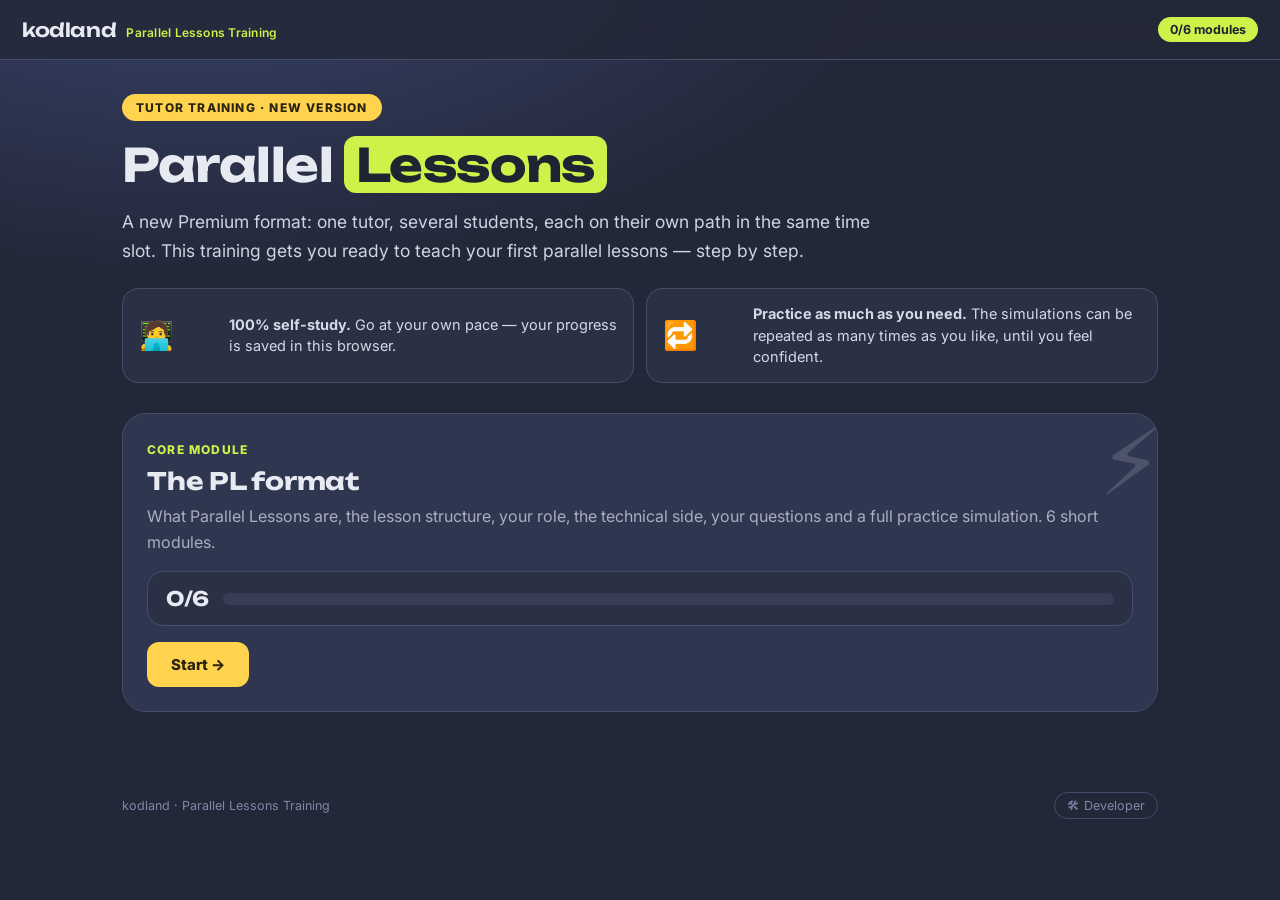
==== commit 61c5be90: "Add files via upload" ====
--- a/PL_Training.html
+++ b/PL_Training.html
@@ -7,554 +7,7 @@
 <link rel="preconnect" href="https://fonts.googleapis.com">
 <link rel="preconnect" href="https://fonts.gstatic.com" crossorigin>
 <link href="https://fonts.googleapis.com/css2?family=Inter:wght@400;500;600;700;800&family=Unbounded:wght@500;600;700;800&display=swap" rel="stylesheet">
-<style>
-/* Same visual language as the Classroom Simulator: navy, lime, yellow, Unbounded + Inter */
-:root{
-  --bg:#232839; --bg2:#2b3144; --panel:#2f3650; --panel2:#363d55; --line:#454d6b; --line2:#5a6386;
-  --txt:#e8eaf1; --muted:#a9aec1; --dim:#7f87a8;
-  --lime:#cdf24a; --yellow:#ffd34d; --blue:#5b8cff; --pink:#ec5fa6; --red:#ff5d6c; --green:#3fd16b; --orange:#f5a623;
-  --ink:#1f2433; --paper:#ffffff; --paper2:#f4f6fa; --pmuted:#5a6075;
-  --r:18px; --rs:12px;
-}
-*{box-sizing:border-box}
-html{scroll-behavior:smooth}
-body{margin:0;min-height:100vh;color:var(--txt);font-family:Inter,system-ui,Segoe UI,Arial,sans-serif;
-  background:radial-gradient(1200px 600px at 15% -10%,#3b4570 0%,var(--bg) 60%) fixed,var(--bg)}
-button{font-family:inherit;color:inherit;border:0;background:none;cursor:pointer}
-h1,h2,h3,.disp{font-family:Unbounded,Inter,sans-serif;letter-spacing:-.01em}
-a{color:var(--lime)}
-img{max-width:100%}
-::selection{background:var(--lime);color:var(--ink)}
-
-/* ---------- Nav ---------- */
-.nav{position:sticky;top:0;z-index:50;height:60px;display:flex;align-items:center;gap:14px;padding:0 22px;background:rgba(35,40,57,.86);backdrop-filter:blur(10px);border-bottom:1px solid var(--line)}
-.logo{font-family:Unbounded,sans-serif;font-weight:600;font-size:19px;letter-spacing:-.02em}
-.logo small{font-family:Inter,sans-serif;font-weight:600;font-size:12px;color:var(--lime);margin-left:10px;letter-spacing:.02em}
-.nav .sp{flex:1}
-.nbtn{background:var(--panel2);border:1px solid var(--line2);border-radius:999px;padding:7px 14px;font-size:13px;font-weight:600}
-.nbtn:hover{background:#434b6e}
-.npill{font-size:12.5px;font-weight:700;color:var(--ink);background:var(--lime);border-radius:999px;padding:5px 12px}
-
-main{max-width:1080px;margin:0 auto;padding:34px 22px 80px}
-
-/* ---------- Buttons ---------- */
-.btn-y{background:var(--yellow);color:#2a2410;border-radius:12px;padding:13px 24px;font-weight:800;font-size:15px;transition:transform .15s,filter .15s}
-.btn-y:hover{filter:brightness(1.05);transform:translateY(-1px)}
-.btn-y:disabled{background:#4a5170;color:#9ea4bb;cursor:not-allowed;transform:none}
-.btn-l{background:var(--lime);color:var(--ink);border-radius:12px;padding:13px 24px;font-weight:800;font-size:15px}
-.btn-g{border:1px solid var(--line2);border-radius:12px;padding:11px 18px;font-weight:700;font-size:14px}
-.btn-g:hover{background:rgba(255,255,255,.06)}
-.btn-row{display:flex;gap:10px;flex-wrap:wrap;align-items:center}
-
-/* ---------- Hero / dashboard ---------- */
-.kicker{display:inline-block;background:var(--yellow);color:#2a2410;font-weight:800;font-size:12px;letter-spacing:.1em;text-transform:uppercase;border-radius:999px;padding:6px 14px}
-.hero h1{font-size:46px;line-height:1.12;margin:18px 0 14px}
-.hl{background:var(--lime);color:var(--ink);padding:0 12px;border-radius:12px;box-decoration-break:clone;-webkit-box-decoration-break:clone}
-.lead{font-size:17.5px;line-height:1.65;color:#cfd3e2;max-width:780px}
-.cores{display:grid;grid-template-columns:1.25fr 1fr;gap:18px;margin-top:30px}
-.core{position:relative;border-radius:24px;padding:24px;background:var(--panel);border:1px solid var(--line);overflow:hidden;transition:transform .2s,border-color .2s}
-.core.open{cursor:pointer}
-.core.open:hover{transform:translateY(-4px);border-color:var(--lime)}
-.core .cn{font-size:12px;font-weight:800;letter-spacing:.1em;text-transform:uppercase;color:var(--lime)}
-.core h2{font-size:24px;margin:8px 0 8px}
-.core p{color:var(--muted);line-height:1.6;margin:0 0 16px}
-.core .big{position:absolute;right:-6px;top:-8px;font-size:92px;opacity:.16;pointer-events:none}
-.core.soon{background:repeating-linear-gradient(135deg,var(--panel) 0 18px,#2b3149 18px 36px)}
-.core.soon .cn{color:var(--yellow)}
-.mods{display:grid;grid-template-columns:repeat(3,1fr);gap:14px;margin-top:22px}
-.mcard{position:relative;border-radius:20px;padding:20px;background:var(--panel);border:2px solid var(--line);display:flex;flex-direction:column;gap:8px;min-height:230px;transition:transform .2s,border-color .2s;text-align:left}
-.mcard:not(.locked):hover{transform:translateY(-4px);border-color:var(--lime)}
-.mcard .mn{font-size:12px;font-weight:800;letter-spacing:.1em;text-transform:uppercase;color:var(--muted)}
-.mcard .me{font-size:42px;line-height:1}
-.mcard h3{font-size:17px;line-height:1.3;margin:2px 0}
-.mcard p{color:var(--muted);font-size:14px;line-height:1.5;margin:0;flex:1}
-.mcard .badge{align-self:flex-start;font-size:12.5px;font-weight:800;border-radius:999px;padding:5px 12px;background:var(--yellow);color:#2a2410}
-.mcard.done{border-color:var(--lime)}
-.mcard.done .badge{background:var(--lime);color:var(--ink)}
-.mcard.locked{opacity:.5;cursor:not-allowed}
-.mcard.locked .badge{background:var(--panel2);color:var(--muted)}
-.prog{display:flex;align-items:center;gap:14px;background:var(--panel);border:1px solid var(--line);border-radius:16px;padding:14px 18px;margin-top:22px}
-.prog b{font-family:Unbounded,sans-serif;font-size:20px}
-.ptrack{flex:1;height:12px;border-radius:999px;background:var(--panel2);overflow:hidden}
-.pfill{height:100%;border-radius:999px;background:linear-gradient(90deg,var(--lime),var(--yellow));transition:width .7s cubic-bezier(.34,1.56,.64,1)}
-
-/* ---------- Module page ---------- */
-.mhead .eyebrow{font-size:12.5px;font-weight:800;letter-spacing:.1em;text-transform:uppercase;color:var(--lime)}
-.mhead h1{font-size:38px;line-height:1.15;margin:10px 0 12px}
-.mobj{background:var(--panel);border-left:5px solid var(--lime);border-radius:14px;padding:14px 18px;color:#d5d9e6;line-height:1.6}
-.chips{display:flex;flex-wrap:wrap;gap:8px;margin:18px 0 6px}
-.chip{background:var(--panel2);border:1px solid var(--line2);border-radius:999px;padding:7px 13px;font-size:13px;font-weight:600}
-.chip:hover{border-color:var(--lime);color:var(--lime)}
-.chip.ok::after{content:" ✓";color:var(--lime)}
-section.sec{margin-top:46px;scroll-margin-top:80px}
-.sh{display:flex;align-items:center;gap:14px;margin-bottom:16px}
-.sh .se{font-size:34px;line-height:1}
-.sh h2{font-size:24px;margin:0}
-.sh::after{content:"";flex:1;height:3px;border-radius:3px;background:linear-gradient(90deg,var(--lime),transparent)}
-.p{color:#d5d9e6;line-height:1.7;font-size:16px;margin:0 0 14px;max-width:820px}
-.card{background:var(--panel);border:1px solid var(--line);border-radius:var(--r);padding:20px 22px}
-.card + .card{margin-top:14px}
-.grid2{display:grid;grid-template-columns:1fr 1fr;gap:14px}
-.grid3{display:grid;grid-template-columns:repeat(3,1fr);gap:14px}
-.callout{display:flex;gap:14px;align-items:flex-start;border-radius:16px;padding:14px 18px;margin-top:16px;line-height:1.6;font-size:15px}
-.callout .ci{font-size:24px;line-height:1.1}
-.callout.tip{background:rgba(91,140,255,.14);border:1px solid rgba(91,140,255,.45)}
-.callout.warn{background:rgba(255,211,77,.12);border:1px solid rgba(255,211,77,.5)}
-.callout.bad{background:rgba(255,93,108,.12);border:1px solid rgba(255,93,108,.45)}
-.callout.good{background:rgba(205,242,74,.10);border:1px solid rgba(205,242,74,.45)}
-.fig{margin:0;border-radius:16px;overflow:hidden;border:1px solid var(--line);background:#1b1f2d}
-.fig img{display:block;width:100%;cursor:zoom-in}
-.fig figcaption{padding:10px 14px;font-size:13px;color:var(--muted)}
-.wh{display:flex;align-items:center;gap:10px;margin-bottom:12px}
-.wh b{font-size:15px}
-.wh .tag{margin-left:auto;font-size:11.5px;font-weight:800;letter-spacing:.06em;text-transform:uppercase;color:var(--ink);background:var(--yellow);border-radius:999px;padding:4px 10px}
-.mcta{margin-top:54px;border-radius:24px;padding:26px;background:linear-gradient(135deg,rgba(205,242,74,.14),rgba(255,211,77,.10));border:1px solid rgba(205,242,74,.4);display:flex;align-items:center;gap:20px;flex-wrap:wrap}
-.mcta .e{font-size:48px}
-.mcta h3{margin:0 0 6px;font-size:20px}
-.mcta p{margin:0;color:#cfd3e2;line-height:1.55}
-.mcta .grow{flex:1;min-width:240px}
-
-/* ---------- Segmented control ---------- */
-.seg{display:inline-flex;gap:4px;padding:4px;border-radius:14px;background:var(--bg2);border:1px solid var(--line2);flex-wrap:wrap}
-.seg button{padding:8px 14px;border-radius:10px;font-size:13.5px;font-weight:700;color:var(--muted)}
-.seg button[aria-pressed="true"]{background:var(--lime);color:var(--ink)}
-
-/* ---------- M1: students slider ---------- */
-.slots{margin-top:14px;display:flex;flex-direction:column;gap:7px}
-.slot{display:grid;grid-template-columns:86px 1fr;align-items:center;gap:10px;font-size:13px;color:var(--muted)}
-.slot .bar{position:relative;height:30px;border-radius:9px;background:rgba(255,255,255,.04)}
-.slot .fillb{position:absolute;top:0;bottom:0;border-radius:9px;display:flex;align-items:center;justify-content:center;font-size:12.5px;font-weight:700;color:var(--ink);background:var(--lime);transition:left .5s,width .5s}
-.slot.tutor .fillb{background:var(--yellow)}
-.bignum{font-family:Unbounded,sans-serif;font-size:44px;line-height:1;color:var(--yellow)}
-input[type=range]{width:100%;accent-color:var(--lime)}
-
-/* ---------- Flip cards ---------- */
-.flip{perspective:1000px;min-height:200px;cursor:pointer}
-.flip .in{position:relative;width:100%;height:100%;min-height:200px;transition:transform .6s cubic-bezier(.4,.2,.2,1);transform-style:preserve-3d}
-.flip.on .in{transform:rotateY(180deg)}
-.flip .fc{position:absolute;inset:0;border-radius:20px;padding:20px;backface-visibility:hidden;-webkit-backface-visibility:hidden;display:flex;flex-direction:column;justify-content:center;gap:8px}
-.flip .front{background:var(--panel);border:1px solid var(--line);align-items:center;text-align:center}
-.flip .front .fe{font-size:52px;line-height:1}
-.flip .front b{font-size:17px}
-.flip .front small{color:var(--dim);font-size:12px;font-weight:600}
-.flip .back{background:var(--paper);color:var(--ink);transform:rotateY(180deg);font-size:14.5px;line-height:1.55}
-.flip .back b{font-size:15.5px}
-
-/* ---------- Persona carousel ---------- */
-.car{position:relative;border-radius:26px;overflow:hidden;background:var(--panel);border:1px solid var(--line)}
-.car .track{display:flex;transition:transform .7s cubic-bezier(.65,0,.35,1)}
-.slide{flex:0 0 100%;display:grid;grid-template-columns:1fr 1fr;min-height:330px}
-.scene{position:relative;overflow:hidden;display:flex;align-items:center;justify-content:center}
-.scene .av{font-size:96px;z-index:2;filter:drop-shadow(0 10px 18px rgba(0,0,0,.35));animation:bob 3s ease-in-out infinite}
-.scene .desk{position:absolute;bottom:38px;width:62%;height:16px;border-radius:8px;background:rgba(255,255,255,.18)}
-.scene .fl{position:absolute;font-size:30px;z-index:3}
-.stext{padding:30px 32px;display:flex;flex-direction:column;justify-content:center;gap:10px}
-.stext .who{font-size:12px;font-weight:800;letter-spacing:.1em;text-transform:uppercase;color:var(--lime)}
-.stext h3{font-size:24px;margin:0}
-.stext p{margin:0;color:#d5d9e6;line-height:1.65;font-size:15.5px}
-.stext .quote{background:rgba(255,255,255,.06);border-left:4px solid var(--yellow);border-radius:10px;padding:10px 14px;font-style:italic;color:#e6e8f0}
-.car .dots{position:absolute;bottom:14px;right:22px;display:flex;gap:7px;z-index:5}
-.car .dots button{width:10px;height:10px;border-radius:50%;background:rgba(255,255,255,.3);transition:width .3s,background .3s}
-.car .dots button.on{width:28px;border-radius:6px;background:var(--lime)}
-.car .arrows{position:absolute;bottom:8px;left:18px;display:flex;gap:6px;z-index:5}
-.car .arrows button{width:36px;height:36px;border-radius:50%;background:rgba(0,0,0,.28);font-size:16px}
-.car .arrows button:hover{background:rgba(0,0,0,.45)}
-.car .arrows .cp{width:auto;border-radius:999px;padding:0 14px;font-size:13px;font-weight:700}
-.car .arrows .cp.paused{background:var(--lime);color:var(--ink)}
-.car .timer{position:absolute;left:0;top:0;height:4px;background:var(--lime);z-index:6;width:0}
-@keyframes bob{0%,100%{transform:translateY(0)}50%{transform:translateY(-10px)}}
-@keyframes pop{0%{transform:scale(1);opacity:1}80%{transform:scale(1.25);opacity:0}100%{opacity:0}}
-@keyframes rise{0%{transform:translateY(30px);opacity:0}20%{opacity:1}80%{opacity:1}100%{transform:translateY(-120px);opacity:0}}
-@keyframes orbit{from{transform:rotate(0deg) translateX(110px) rotate(0deg)}to{transform:rotate(360deg) translateX(110px) rotate(-360deg)}}
-@keyframes blink{0%,100%{opacity:.25}50%{opacity:1}}
-@keyframes grow{from{width:0}to{width:100%}}
-@keyframes wave{0%,100%{transform:rotate(0)}25%{transform:rotate(18deg)}75%{transform:rotate(-12deg)}}
-.crowd{position:absolute;font-size:30px;animation:pop 3.2s ease-out infinite}
-.bubble{position:absolute;background:var(--paper);color:var(--ink);font-size:13px;font-weight:700;border-radius:14px;padding:8px 12px;z-index:4;box-shadow:0 8px 20px rgba(0,0,0,.3)}
-.bubble::after{content:"";position:absolute;bottom:-7px;left:22px;border:8px solid transparent;border-top-color:var(--paper);border-bottom:0}
-.minibar{position:absolute;bottom:20px;left:18%;width:64%;height:10px;border-radius:999px;background:rgba(255,255,255,.12);overflow:hidden}
-.minibar i{display:block;height:100%;background:var(--lime);animation:grow 4.5s ease-in-out infinite}
-
-/* ---------- Myth / reveal cards ---------- */
-.myths{display:grid;grid-template-columns:repeat(3,1fr);gap:14px}
-.myth{border-radius:20px;padding:20px;background:var(--panel);border:1px solid var(--line);text-align:left;display:flex;flex-direction:column;gap:10px;min-height:190px;transition:border-color .2s,background .3s}
-.myth .mtag{align-self:flex-start;font-size:11.5px;font-weight:800;letter-spacing:.08em;text-transform:uppercase;border-radius:999px;padding:4px 10px;background:rgba(255,93,108,.18);color:#ffb3bb}
-.myth .mq{font-size:16.5px;font-weight:700;line-height:1.4}
-.myth .ma{display:none;color:#d5d9e6;line-height:1.6;font-size:14.5px}
-.myth .mh{margin-top:auto;font-size:12.5px;font-weight:700;color:var(--dim)}
-.myth.on{border-color:var(--lime);background:#323a55}
-.myth.on .mtag{background:rgba(205,242,74,.2);color:var(--lime)}
-.myth.on .ma{display:block;animation:fadeUp .4s}
-.myth.on .mh{display:none}
-@keyframes fadeUp{from{opacity:0;transform:translateY(6px)}to{opacity:1;transform:none}}
-
-/* ---------- Big icon trio ---------- */
-.trio{display:grid;grid-template-columns:repeat(3,1fr);gap:14px}
-.ti{border-radius:22px;padding:24px 20px;background:var(--panel);border:1px solid var(--line);text-align:center;transition:transform .2s,border-color .2s}
-.ti:hover{transform:translateY(-4px);border-color:var(--yellow)}
-.ti .tie{font-size:60px;line-height:1;display:inline-block}
-.ti:hover .tie{animation:wave .8s}
-.ti h3{font-size:17px;margin:12px 0 8px}
-.ti p{color:var(--muted);line-height:1.55;font-size:14.5px;margin:0}
-
-/* ---------- M2: animated lesson structure ---------- */
-.flow{position:relative;border-radius:24px;padding:20px 22px 22px;background:var(--panel);border:1px solid var(--line);overflow:hidden;opacity:.35;transition:opacity .5s}
-.flow.shown{opacity:1}
-.flow + .flow{margin-top:14px}
-.flow-pl{border-color:rgba(205,242,74,.45)}
-.flow-title{font-family:Unbounded,sans-serif;font-size:15px;margin-bottom:16px}
-.flow-pl .flow-title{color:var(--lime)}
-.flow-body{position:relative}
-.flow-row{display:flex;align-items:stretch;gap:0;position:relative}
-.stg.main .si{border-color:var(--pink)}
-.indep .sn{font-size:12.5px;font-weight:700;color:#dfe2ec;line-height:1.3;margin-top:22px}
-.ftag{font-size:10.5px;font-weight:800;letter-spacing:.04em;text-transform:uppercase;color:var(--ink);background:var(--yellow);border-radius:999px;padding:3px 8px;line-height:1.3;max-width:130px}
-.ph4{background:rgba(236,95,166,.2);color:#f7a8cf}
-.diffs{display:grid;grid-template-columns:1fr 1fr;gap:12px;margin-top:14px}
-.diffs div{display:flex;gap:12px;align-items:flex-start;border-radius:16px;padding:14px 16px;background:rgba(255,211,77,.10);border:1px solid rgba(255,211,77,.45);font-size:14.5px;line-height:1.55}
-.diffs .de{font-size:26px;line-height:1}
-.stg{flex:1;display:flex;flex-direction:column;align-items:center;gap:10px;text-align:center;opacity:0;transform:translateY(16px) scale(.9);transition:opacity .45s,transform .45s}
-.stg.in{opacity:1;transform:none}
-.stg .si{width:68px;height:68px;border-radius:50%;display:grid;place-items:center;font-size:32px;background:var(--bg2);border:3px solid var(--blue);position:relative;z-index:2}
-.stg.close .si{border-color:var(--orange)}
-.stg .sn{font-size:12.5px;font-weight:700;color:#dfe2ec;line-height:1.3;max-width:110px}
-.stg .sx{font-family:Unbounded,sans-serif;font-size:11px;color:var(--dim)}
-.indep{flex:1.3;display:flex;flex-direction:column;align-items:center;justify-content:flex-start;gap:10px;opacity:0;transition:opacity .5s}
-.indep.in{opacity:1}
-.indep .ib{height:68px;width:100%;border-radius:34px;background:repeating-linear-gradient(135deg,rgba(63,209,107,.35) 0 10px,rgba(63,209,107,.18) 10px 20px);border:3px dashed var(--green);display:grid;place-items:center;font-size:30px}
-.flow .line{position:absolute;left:5%;right:5%;top:32px;height:4px;border-radius:4px;background:var(--line);z-index:1}
-.flow .line i{display:block;height:100%;width:0;border-radius:4px;background:linear-gradient(90deg,var(--blue),var(--green),var(--orange));transition:width 4.2s linear}
-.flow .phases{display:grid;grid-template-columns:4fr 1.3fr 4fr;margin-top:20px;gap:8px;opacity:0;transition:opacity .6s}
-.flow .phases.in{opacity:1}
-.flow .phases span{text-align:center;font-size:12px;font-weight:800;letter-spacing:.08em;text-transform:uppercase;border-radius:999px;padding:7px}
-.ph1{background:rgba(91,140,255,.2);color:#a9c3ff}.ph2{background:rgba(63,209,107,.18);color:#8ce8aa}.ph3{background:rgba(245,166,35,.2);color:#ffc86b}
-
-/* ---------- M2: comparison ---------- */
-.cmp{border-radius:24px;background:var(--panel);border:1px solid var(--line);padding:20px}
-.cmp-top{display:flex;align-items:center;gap:14px;flex-wrap:wrap;margin-bottom:16px}
-.cmp-grid{display:grid;grid-template-columns:repeat(4,1fr);gap:12px}
-.task{border-radius:18px;padding:16px 12px;text-align:center;background:var(--bg2);border:2px solid var(--line);transition:all .4s;position:relative}
-.task .te{font-size:36px;line-height:1;transition:filter .4s,opacity .4s}
-.task b{display:block;font-size:13.5px;margin-top:8px;line-height:1.3}
-.task .st{position:absolute;top:8px;right:8px;width:26px;height:26px;border-radius:50%;display:grid;place-items:center;font-size:14px;font-weight:900;transition:all .4s}
-.task.yes{border-color:var(--lime);background:rgba(205,242,74,.08)}
-.task.yes .st{background:var(--lime);color:var(--ink)}
-.task.no .te{filter:grayscale(1);opacity:.35}
-.task.no b{color:var(--dim);text-decoration:line-through}
-.task.no .st{background:var(--panel2);color:var(--dim)}
-.task.diff{box-shadow:0 0 0 3px var(--yellow)}
-.cmp-out{margin-top:16px;border-radius:16px;padding:14px 18px;background:var(--bg2);line-height:1.6;font-size:15px;min-height:54px}
-.vs{display:grid;grid-template-columns:1fr 1fr;gap:14px;margin-top:16px}
-.vsc{border-radius:20px;padding:18px 20px}
-.vsc h3{margin:0 0 6px;font-size:16px}
-.vsc p{margin:0;line-height:1.6;font-size:14.5px}
-.vsc.pl{background:rgba(205,242,74,.10);border:1px solid rgba(205,242,74,.45)}
-.vsc.rg{background:rgba(91,140,255,.12);border:1px solid rgba(91,140,255,.4)}
-.rooms{display:flex;gap:10px;margin-top:12px}
-.room{flex:1;border-radius:12px;background:#1d2231;border:1px solid var(--line);padding:10px 6px;text-align:center;font-size:24px;position:relative}
-.room small{display:block;font-size:10.5px;color:var(--dim);margin-top:2px}
-.room.solo::after{content:"";position:absolute;inset:-1px;border-radius:12px;border:2px solid var(--lime);animation:blink 2.4s infinite}
-
-/* ---------- Simulator / video / link cards ---------- */
-.launch{display:grid;grid-template-columns:auto 1fr;gap:22px;align-items:center;border-radius:24px;padding:24px;background:linear-gradient(135deg,#3a4370,#2d3450);border:1px solid var(--line2)}
-.launch .le{font-size:70px;line-height:1}
-.launch h3{margin:0 0 8px;font-size:21px}
-.launch p{margin:0 0 14px;color:#d5d9e6;line-height:1.6}
-.steps3{display:grid;grid-template-columns:repeat(3,1fr);gap:10px;margin:14px 0 4px}
-.steps3 div{background:rgba(0,0,0,.18);border-radius:14px;padding:12px;font-size:13.5px;line-height:1.5;color:#dfe2ec}
-.steps3 b{display:block;font-family:Unbounded,sans-serif;color:var(--lime);font-size:18px;margin-bottom:4px}
-.confirm{display:flex;align-items:center;gap:12px;margin-top:16px;border-radius:14px;padding:14px 16px;background:var(--bg2);border:1px dashed var(--line2);cursor:pointer;user-select:none}
-.confirm .box{flex:0 0 28px;height:28px;border-radius:8px;border:2px solid var(--line2);display:grid;place-items:center;font-weight:900;color:var(--ink);transition:all .2s}
-.confirm.on{border-style:solid;border-color:var(--lime);background:rgba(205,242,74,.08)}
-.confirm.on .box{background:var(--lime);border-color:var(--lime)}
-.video{position:relative;border-radius:20px;overflow:hidden;background:#000;aspect-ratio:16/9;border:1px solid var(--line)}
-.video img{width:100%;height:100%;object-fit:cover;opacity:.75}
-.video .play{position:absolute;inset:0;display:grid;place-items:center}
-.video .play span{width:86px;height:86px;border-radius:50%;background:var(--red);display:grid;place-items:center;font-size:34px;box-shadow:0 10px 30px rgba(0,0,0,.4);transition:transform .2s}
-.video:hover .play span{transform:scale(1.08)}
-.video iframe{position:absolute;inset:0;width:100%;height:100%;border:0}
-
-/* ---------- M2: stage carousel ---------- */
-.stc{display:grid;grid-template-columns:300px 1fr;border-radius:26px;overflow:hidden;background:var(--panel);border:1px solid var(--line);min-height:380px}
-.stc-l{display:flex;flex-direction:column;align-items:center;justify-content:center;gap:12px;padding:26px;transition:background .5s}
-.stc-l .bi{font-size:110px;line-height:1;animation:bob 3s ease-in-out infinite}
-.stc-l .bn{font-family:Unbounded,sans-serif;font-size:13px;letter-spacing:.06em;text-transform:uppercase;color:rgba(255,255,255,.75)}
-.stc-l .phase{font-size:11.5px;font-weight:800;letter-spacing:.08em;text-transform:uppercase;border-radius:999px;padding:5px 12px;background:rgba(0,0,0,.25)}
-.stc-r{padding:26px 28px;display:flex;flex-direction:column;gap:12px}
-.stc-r h3{font-size:24px;margin:0}
-.stc-r .goal{color:#d5d9e6;line-height:1.65;font-size:15.5px;margin:0}
-.dolist{display:flex;flex-direction:column;gap:8px;margin:2px 0}
-.dolist div{display:flex;gap:10px;align-items:flex-start;background:var(--bg2);border-radius:12px;padding:10px 12px;font-size:14.5px;line-height:1.5;animation:fadeUp .4s both}
-.dolist div::before{content:"✓";flex:0 0 22px;height:22px;border-radius:50%;background:var(--lime);color:var(--ink);display:grid;place-items:center;font-weight:900;font-size:12px;margin-top:1px}
-.stc-nav{display:flex;align-items:center;gap:10px;margin-top:auto;padding-top:8px}
-.stc-dots{display:flex;gap:6px;flex-wrap:wrap}
-.stc-dots button{width:32px;height:32px;border-radius:50%;background:var(--bg2);border:2px solid var(--line2);font-size:15px;transition:all .2s}
-.stc-dots button.seen{border-color:var(--lime)}
-.stc-dots button.on{background:var(--lime);border-color:var(--lime);transform:scale(1.12)}
-.stc-nav .sp{flex:1}
-
-/* ---------- M3: timing scrubber ---------- */
-.scrub{border-radius:24px;background:var(--panel);border:1px solid var(--line);padding:20px}
-.scrub-top{display:flex;align-items:center;gap:14px;flex-wrap:wrap}
-.clock{font-family:Unbounded,sans-serif;font-size:30px;color:var(--yellow);min-width:118px}
-.lanes{position:relative;margin-top:16px;display:flex;flex-direction:column;gap:7px}
-.lane{display:grid;grid-template-columns:96px 1fr 132px;align-items:center;gap:10px;font-size:13px}
-.lane .ln{color:var(--muted);font-weight:600}
-.lane .track{position:relative;height:28px;border-radius:8px;background:rgba(255,255,255,.04)}
-.lane .seg2{position:absolute;top:0;bottom:0;border-radius:6px}
-.s-on{background:var(--blue)}.s-ind{background:rgba(63,209,107,.55)}.s-off{background:var(--orange)}.s-tut{background:var(--yellow)}
-.lane .state{font-size:12.5px;font-weight:700;border-radius:999px;padding:4px 10px;text-align:center;background:var(--bg2);color:var(--dim)}
-.state.on{background:var(--blue);color:#fff}.state.ind{background:rgba(63,209,107,.3);color:#b6f3c8}.state.off{background:var(--orange);color:#2a1a00}.state.done{background:var(--panel2);color:var(--dim)}
-.playhead{position:absolute;top:-6px;bottom:-6px;width:3px;background:var(--txt);border-radius:3px;pointer-events:none;box-shadow:0 0 0 3px rgba(255,255,255,.12)}
-.legend{display:flex;gap:16px;flex-wrap:wrap;margin-top:14px;font-size:12.5px;color:var(--muted)}
-.legend i{display:inline-block;width:14px;height:14px;border-radius:4px;vertical-align:-2px;margin-right:6px}
-.ttable{width:100%;border-collapse:separate;border-spacing:0;margin-top:6px;font-size:14.5px}
-.ttable th,.ttable td{padding:12px 14px;text-align:left;vertical-align:top;line-height:1.5;border-bottom:1px solid var(--line)}
-.ttable th{font-size:12px;letter-spacing:.08em;text-transform:uppercase;color:var(--muted)}
-.ttable td:first-child{font-weight:700;color:var(--lime);white-space:nowrap}
-
-/* ---------- M3: do / don't sorter ---------- */
-.sorter{display:flex;flex-direction:column;gap:10px}
-.srow{display:flex;align-items:center;gap:14px;border-radius:16px;padding:14px 16px;background:var(--bg2);border:2px solid var(--line);transition:border-color .3s,background .3s}
-.srow .sei{font-size:30px}
-.srow .stx{flex:1;font-size:15px;line-height:1.5}
-.srow .sbtns{display:flex;gap:8px}
-.srow .sbtns button{border-radius:10px;padding:8px 12px;font-weight:800;font-size:13px;border:1px solid var(--line2)}
-.srow .sbtns button:hover{background:rgba(255,255,255,.06)}
-.srow .sfb{display:none;flex-basis:100%;font-size:14px;line-height:1.55;color:#d5d9e6;padding-left:44px}
-.srow{flex-wrap:wrap}
-.srow.ok{border-color:var(--lime);background:rgba(205,242,74,.06)}
-.srow.ko{border-color:var(--red);background:rgba(255,93,108,.06)}
-.srow.ok .sfb,.srow.ko .sfb{display:block;animation:fadeUp .35s}
-.facts{display:grid;grid-template-columns:repeat(2,1fr);gap:12px;margin-top:14px}
-.fact{display:flex;gap:14px;align-items:center;border-radius:16px;padding:14px 16px;background:var(--bg2);border:1px solid var(--line)}
-.fact .fn{font-family:Unbounded,sans-serif;font-size:28px;color:var(--yellow);min-width:76px}
-.fact span{font-size:14.5px;line-height:1.5;color:#d5d9e6}
-
-/* ---------- Quiz ---------- */
-.quiz{max-width:760px;margin:0 auto}
-.qbar{height:8px;border-radius:999px;background:var(--panel2);overflow:hidden;margin-bottom:22px}
-.qbar i{display:block;height:100%;background:linear-gradient(90deg,var(--lime),var(--yellow));transition:width .4s}
-.qmeta{font-size:12.5px;font-weight:800;letter-spacing:.1em;text-transform:uppercase;color:var(--lime)}
-.qq{font-family:Unbounded,sans-serif;font-size:23px;line-height:1.35;margin:10px 0 20px}
-.qopt{display:flex;gap:14px;align-items:center;width:100%;text-align:left;border-radius:16px;padding:15px 16px;margin:10px 0;background:var(--panel);border:2px solid var(--line);font-size:15.5px;line-height:1.5;transition:border-color .15s,background .15s}
-.qopt:hover{border-color:var(--line2);background:#343c58}
-.qopt .k{flex:0 0 32px;height:32px;border-radius:10px;background:var(--bg2);display:grid;place-items:center;font-weight:800;font-family:Unbounded,sans-serif;font-size:13px}
-.answered .qopt{pointer-events:none}
-.qopt.right{border-color:var(--lime);background:rgba(205,242,74,.12)}
-.qopt.right .k{background:var(--lime);color:var(--ink)}
-.qopt.wrong{border-color:var(--red);background:rgba(255,93,108,.12)}
-.qopt.wrong .k{background:var(--red);color:#fff}
-.qfb{display:none;border-radius:16px;padding:14px 18px;line-height:1.6;margin-top:6px;font-size:15px}
-.qfb.show{display:block;animation:fadeUp .35s}
-.qfb.ok{background:rgba(205,242,74,.12);border:1px solid rgba(205,242,74,.5)}
-.qfb.ko{background:rgba(255,93,108,.12);border:1px solid rgba(255,93,108,.45)}
-.qnext{display:none;margin-top:16px}
-.qnext.show{display:inline-block}
-
-/* ---------- Chat check ---------- */
-.chat{max-width:780px;margin:0 auto}
-.chat-head{display:flex;align-items:center;gap:14px;background:var(--panel);border:1px solid var(--line);border-radius:20px 20px 0 0;padding:14px 18px}
-.chat-head .ca{width:46px;height:46px;border-radius:50%;background:var(--blue);display:grid;place-items:center;font-size:24px}
-.chat-head b{display:block}
-.chat-head small{color:var(--muted)}
-.chat-body{background:#262c40;border:1px solid var(--line);border-top:0;padding:18px;min-height:340px;display:flex;flex-direction:column;gap:10px}
-.msg{max-width:78%;border-radius:18px;padding:12px 15px;line-height:1.55;font-size:15px;animation:fadeUp .35s both}
-.msg.them{align-self:flex-start;background:var(--panel2);border-bottom-left-radius:6px}
-.msg.me{align-self:flex-end;background:var(--lime);color:var(--ink);border-bottom-right-radius:6px;font-weight:500}
-.msg.me.ko{background:#ffd2d7;color:#5c1018}
-.msg .nm{display:block;font-size:11.5px;font-weight:800;letter-spacing:.06em;text-transform:uppercase;opacity:.7;margin-bottom:3px}
-.typing{align-self:flex-start;background:var(--panel2);border-radius:18px;padding:12px 16px;display:flex;gap:5px}
-.typing i{width:8px;height:8px;border-radius:50%;background:var(--muted);animation:blink 1s infinite}
-.typing i:nth-child(2){animation-delay:.2s}.typing i:nth-child(3){animation-delay:.4s}
-.chat-foot{background:var(--panel);border:1px solid var(--line);border-top:0;border-radius:0 0 20px 20px;padding:14px 18px}
-.chat-foot .pick{font-size:12.5px;font-weight:800;letter-spacing:.08em;text-transform:uppercase;color:var(--lime);margin-bottom:6px}
-.chat-foot .qopt{margin:8px 0;background:var(--bg2)}
-.cfb{border-radius:14px;padding:12px 16px;line-height:1.6;font-size:14.5px;animation:fadeUp .35s}
-.cfb.wait{background:var(--panel);border:1px solid var(--line)}
-/* phone */
-.chatwrap{display:grid;grid-template-columns:380px 1fr;gap:34px;align-items:start;max-width:1000px;margin:0 auto}
-.phone{position:relative;height:min(700px,calc(100vh - 110px));min-height:540px;border-radius:46px;background:#0d0f16;padding:12px;box-shadow:0 30px 70px rgba(0,0,0,.55),inset 0 0 0 2px #3a4160;display:flex;flex-direction:column;overflow:hidden}
-.phone>*{position:relative}
-.ph-status{display:flex;justify-content:space-between;align-items:center;padding:6px 22px 8px;font-size:13px;font-weight:700;color:#fff;background:#1d2232;border-radius:34px 34px 0 0}
-.ph-notch{width:96px;height:24px;border-radius:999px;background:#0d0f16}
-.ph-head{display:flex;align-items:center;gap:10px;padding:8px 14px 10px;background:#1d2232;border-bottom:1px solid #2b3146}
-.ph-back{font-size:26px;color:var(--lime);line-height:1}
-.ph-av{width:38px;height:38px;border-radius:50%;background:var(--blue);display:grid;place-items:center;font-size:20px}
-.ph-head b{display:block;font-size:15px}
-.ph-head small{font-size:12px;color:var(--lime)}
-.ph-icons{margin-left:auto;font-size:15px;opacity:.85;letter-spacing:6px}
-.ph-body{flex:1;min-height:0;overflow-y:auto;padding:12px 10px;display:flex;flex-direction:column;gap:7px;background:radial-gradient(circle at 20% 10%,#2a3150,#1a1e2c 70%)}
-.ph-body::-webkit-scrollbar{width:0}
-.ph-day{align-self:center;font-size:11px;font-weight:700;color:var(--muted);background:rgba(255,255,255,.07);border-radius:999px;padding:3px 10px;margin-bottom:4px}
-.ph-body .msg{max-width:86%;font-size:14px;padding:9px 12px 6px;border-radius:16px}
-.ph-body .msg.them{background:#343c58}
-.ph-body .msg.me{background:#d9f77a}
-.mt{display:block;text-align:right;font-size:10.5px;opacity:.6;margin-top:3px;font-weight:600}
-.ph-body .typing{padding:10px 14px}
-.ph-replies{background:#161a26;max-height:46%;overflow-y:auto;padding:0 10px}
-.ph-replies:not(:empty){padding:10px;border-top:1px solid #2b3146}
-.ph-pick{font-size:11px;font-weight:800;letter-spacing:.08em;text-transform:uppercase;color:var(--lime);margin:0 2px 6px}
-.ph-opt{display:flex;gap:10px;align-items:flex-start;width:100%;text-align:left;border-radius:14px;padding:10px 12px;margin:6px 0;background:#262c40;border:1.5px solid #3a4160;font-size:13.5px;line-height:1.45;animation:fadeUp .3s both}
-.ph-opt:hover{border-color:var(--lime);background:#2e3550}
-.ph-opt .k{flex:0 0 24px;height:24px;border-radius:7px;background:#3a4160;display:grid;place-items:center;font-weight:800;font-size:11.5px;font-family:Unbounded,sans-serif}
-.ph-input{display:flex;align-items:center;gap:8px;padding:10px 12px 16px;background:#161a26;border-radius:0 0 34px 34px}
-.ph-field{flex:1;background:#262c40;border-radius:999px;padding:9px 14px;font-size:13px;color:var(--dim)}
-.ph-send{width:36px;height:36px;border-radius:50%;background:var(--lime);color:var(--ink);display:grid;place-items:center;font-size:15px}
-.chat-side{padding-top:14px;position:sticky;top:80px}
-.cdots{display:flex;gap:8px;margin:4px 0 16px}
-.cdots i{width:34px;height:8px;border-radius:999px;background:var(--panel2)}
-.cdots i.cur{background:var(--yellow)}.cdots i.ok{background:var(--lime)}.cdots i.ko{background:var(--red)}
-#cnext.ready{animation:pulseBtn 1.6s ease-in-out 2}
-@keyframes pulseBtn{0%,100%{box-shadow:0 0 0 0 rgba(255,211,77,.6)}50%{box-shadow:0 0 0 10px rgba(255,211,77,0)}}
-@media (max-width:900px){.chatwrap{grid-template-columns:1fr}.phone{max-width:380px;width:100%;margin:0 auto}.chat-side{position:static}}
-.cfb.ok{background:rgba(205,242,74,.12);border:1px solid rgba(205,242,74,.5)}
-.cfb.ko{background:rgba(255,93,108,.12);border:1px solid rgba(255,93,108,.45)}
-
-/* ---------- Result / complete ---------- */
-.result{max-width:640px;margin:20px auto;text-align:center;border-radius:28px;padding:34px 30px;background:var(--panel);border:1px solid var(--line)}
-.result .re{font-size:70px;line-height:1}
-.result h1{font-size:30px;margin:14px 0 6px}
-.result .pct{font-family:Unbounded,sans-serif;font-size:58px;margin:8px 0}
-.result .pct.pass{color:var(--lime)}.result .pct.fail{color:var(--red)}
-.result p{color:#cfd3e2;line-height:1.6}
-.result .btn-row{justify-content:center;margin-top:20px}
-.soonbox{max-width:760px;margin:20px auto;text-align:center;border-radius:28px;padding:40px 30px;background:repeating-linear-gradient(135deg,var(--panel) 0 22px,#2b3149 22px 44px);border:1px solid var(--line)}
-.soonbox .re{font-size:80px;animation:bob 3s infinite}
-
-/* ---------- Modal / lightbox / confetti ---------- */
-.ovl{position:fixed;inset:0;z-index:200;background:rgba(10,12,22,.78);display:none;align-items:center;justify-content:center;padding:18px;backdrop-filter:blur(3px)}
-.ovl.show{display:flex}
-.mbox{background:var(--paper);color:var(--ink);border-radius:22px;padding:28px;max-width:520px;width:100%;text-align:center;border-top:8px solid var(--yellow)}
-.mbox h2{margin:8px 0;font-size:22px}
-.mbox p{color:var(--pmuted);line-height:1.6}
-.lb img{max-width:94vw;max-height:88vh;border-radius:12px;box-shadow:0 20px 60px rgba(0,0,0,.6)}
-#confetti{position:fixed;inset:0;pointer-events:none;z-index:300}
-/* ---------- v2 components ---------- */
-.defn,.example,.bridge{display:flex;gap:16px;align-items:flex-start;border-radius:20px;padding:18px 20px;margin:4px 0 18px;line-height:1.65;font-size:16px}
-.defn{background:linear-gradient(135deg,rgba(205,242,74,.14),rgba(255,211,77,.08));border:1px solid rgba(205,242,74,.45)}
-.example{background:rgba(91,140,255,.12);border:1px solid rgba(91,140,255,.45)}
-.bridge{background:var(--panel);border:1px dashed var(--line2);margin:16px 0}
-.defn p,.example p,.bridge p{margin:0}
-.defn .de,.example .de,.bridge .de{font-size:34px;line-height:1}
-.fig img{max-height:520px;object-fit:contain;background:#262c40}
-.formula{border-radius:20px;padding:18px 20px;background:var(--panel);border:1px solid var(--line)}
-.fx{font-family:Unbounded,sans-serif;font-size:17px;line-height:1.5}
-.fx b{color:var(--yellow)}
-.fchips{display:grid;grid-template-columns:repeat(4,1fr);gap:10px;margin-top:14px}
-.fchips button{border-radius:14px;padding:12px;background:var(--bg2);border:2px solid var(--line);text-align:center;transition:all .2s}
-.fchips button b{display:block;font-size:13.5px}
-.fchips button span{display:block;font-family:Unbounded,sans-serif;font-size:20px;color:var(--yellow);margin-top:4px}
-.fchips button.on,.fchips button:hover{border-color:var(--lime);background:rgba(205,242,74,.08)}
-.card.cute{background:rgba(255,211,77,.10);border-color:rgba(255,211,77,.45)}
-.sec2{margin-top:22px}
-.vsoon{aspect-ratio:16/9;max-height:420px;width:100%;border-radius:20px;border:2px dashed var(--line2);background:repeating-linear-gradient(135deg,var(--panel) 0 22px,#2b3149 22px 44px);display:flex;flex-direction:column;align-items:center;justify-content:center;gap:8px;text-align:center}
-.vsoon span{font-size:58px}.vsoon b{font-size:18px}.vsoon small{color:var(--muted)}
-.chapters{display:flex;flex-wrap:wrap;gap:8px;align-items:center;margin-top:12px;font-size:13px;color:var(--muted)}
-.chapters b{background:var(--panel2);border:1px solid var(--line2);border-radius:999px;padding:5px 12px;color:var(--txt);font-size:12.5px}
-.q3{display:grid;grid-template-columns:repeat(3,1fr);gap:12px}
-.q3 div{border-radius:18px;padding:18px;background:var(--panel);border:1px solid var(--line);text-align:center}
-.q3 span{font-size:40px;display:block}
-.q3 b{display:block;font-family:Unbounded,sans-serif;font-size:15px;margin:8px 0 4px}
-.q3 small{color:var(--muted);font-size:13.5px}
-.fbx{margin-top:14px;display:flex;flex-direction:column;gap:8px}
-.fbi{border-radius:14px;padding:12px 14px;font-size:15px;line-height:1.55;animation:fadeUp .35s both}
-.fbi.v{background:var(--bg2);color:var(--muted)}
-.fbi.s{background:rgba(205,242,74,.10);border:1px solid rgba(205,242,74,.4)}
-.fbn{margin:4px 0 0;font-size:14px;color:var(--muted)}
-.scrub-grid{display:grid;grid-template-columns:1fr 290px;gap:16px;margin-top:14px}
-.scrub-grid .lanes{margin-top:0}
-.notebook{border-radius:14px;background:#cfb08c;color:#2b1d0e;padding:12px 14px;box-shadow:inset 0 0 0 2px rgba(0,0,0,.08);font-family:'Segoe Print','Comic Sans MS',cursive;min-height:220px}
-.nb-title{font-weight:800;font-size:15px;margin-bottom:6px}
-.nb-lines{max-height:230px;overflow-y:auto;font-size:13.5px}
-.nbl{padding:7px 0;border-bottom:1px solid rgba(110,70,30,.35);line-height:1.4;opacity:0;max-height:0;overflow:hidden;transition:opacity .6s ease,max-height .6s ease}
-.nbl.show{opacity:1;max-height:60px}
-.nbl.dim.show{opacity:.6}
-.subh{font-family:Unbounded,sans-serif;font-size:18px;margin:26px 0 8px}
-.qa.my .qa-q{color:#ffd2d7}
-.hl2{background:#ffe680;border-radius:4px;padding:1px 4px;font-weight:700}
-.cklist{display:flex;flex-direction:column;gap:8px}
-.ck{display:flex;gap:12px;align-items:flex-start;text-align:left;border-radius:12px;padding:11px 14px;background:var(--bg2);border:1px solid var(--line);font-size:15px;line-height:1.5}
-.ckb{flex:0 0 22px;height:22px;border-radius:7px;border:2px solid var(--line2);display:grid;place-items:center;font-weight:900;color:var(--ink);margin-top:1px}
-.ck.on{border-color:var(--lime);background:rgba(205,242,74,.07)}
-.ck.on .ckb{background:var(--lime);border-color:var(--lime)}
-.ck.on .ckb::after{content:"✓"}
-.oq{display:flex;flex-direction:column;gap:6px;text-align:left;border-radius:14px;padding:14px 16px;background:var(--bg2);border:1px solid var(--line);font-size:15px;line-height:1.5}
-.oq span{display:none;color:#d5d9e6;font-size:14px}
-.oq::after{content:"Tap to see the answer you want to hear →";font-size:12px;color:var(--dim);font-weight:700}
-.oq.on{border-color:var(--lime)}
-.oq.on span{display:block;animation:fadeUp .3s}
-.oq.on::after{content:none}
-.codebox{margin-top:16px;border-radius:18px;padding:16px 18px;background:var(--bg2);border:2px dashed var(--yellow)}
-.codebox label{display:block;font-size:14.5px;margin-bottom:10px}
-.cb-row{display:flex;gap:10px;flex-wrap:wrap}
-.cb-row input{flex:1;min-width:200px;border-radius:12px;border:2px solid var(--line2);background:#1d2231;color:var(--txt);font-size:17px;padding:11px 14px;font-family:Unbounded,sans-serif;letter-spacing:.05em;text-transform:uppercase}
-.cb-row input:focus{outline:none;border-color:var(--lime)}
-.cb-err{display:block;color:#ff9aa5;font-weight:600;font-size:13.5px;margin-top:8px;min-height:18px}
-.codebox.ok{border-style:solid;border-color:var(--lime);background:rgba(205,242,74,.08)}
-.cb-ok{font-size:15px}
-.lockmsg{margin-top:10px;display:inline-block;background:rgba(255,211,77,.16);border:1px solid rgba(255,211,77,.6);color:var(--yellow);border-radius:10px;padding:8px 12px;font-weight:700;font-size:14px}
-.lockmsg.shake{animation:shakeX .45s}
-@keyframes shakeX{25%{transform:translateX(-6px)}50%{transform:translateX(6px)}75%{transform:translateX(-3px)}}
-.qaprog{display:flex;align-items:center;gap:12px;font-size:14px;color:var(--muted);margin-bottom:14px}
-.qaprog .ptrack{max-width:300px}
-.qalist{display:flex;flex-direction:column;gap:10px}
-.qa{border-radius:16px;background:var(--panel);border:1px solid var(--line);overflow:hidden}
-.qa.read{border-color:rgba(205,242,74,.4)}
-.qa-q{width:100%;display:flex;gap:14px;align-items:center;text-align:left;padding:15px 18px;font-size:15.5px;font-weight:700;line-height:1.45}
-.qa-q .qi{font-size:24px}
-.qa-q .qx{margin-left:auto;font-size:22px;color:var(--lime);transition:transform .2s}
-.qa.open .qx{transform:rotate(45deg)}
-.qa.read .qa-q .qi::after{content:"✓";font-size:11px;color:var(--lime);vertical-align:top;margin-left:2px}
-.qa-a{display:none;padding:0 20px 16px 56px;color:#d5d9e6;line-height:1.65;font-size:15px}
-.qa.open .qa-a{display:block;animation:fadeUp .3s}
-.qa-a p{margin:8px 0}.qa-a h4{margin:14px 0 6px;color:var(--lime)}.qa-a ul{margin:6px 0;padding-left:20px}
-.ladder{display:flex;flex-direction:column;gap:6px;margin:10px 0}
-.lrow{display:flex;align-items:center;gap:10px;flex-wrap:wrap}
-.lr{width:26px;height:26px;border-radius:50%;background:var(--yellow);color:var(--ink);display:grid;place-items:center;font-weight:800;font-size:13px}
-.lw{background:rgba(205,242,74,.18);color:var(--lime);border-radius:999px;padding:4px 12px;font-weight:700;font-size:13.5px}
-.ll{background:var(--panel2);color:var(--muted);border-radius:999px;padding:4px 12px;font-weight:700;font-size:13.5px}
-.lv{font-size:12.5px;color:var(--dim)}
-.anna{display:flex;flex-direction:column;gap:6px;margin:8px 0}
-.anna div{display:flex;gap:12px;background:var(--bg2);border-radius:10px;padding:8px 12px}
-.anna b{font-family:Unbounded,sans-serif;color:var(--yellow);font-size:13px;min-width:48px}
-.drivewrap{position:relative;padding-bottom:56.25%;border-radius:14px;overflow:hidden;background:#000;margin-top:8px}
-.drivewrap iframe{position:absolute;inset:0;width:100%;height:100%;border:0}
-main:has(.simpage){max-width:1400px}
-.simhead{display:flex;align-items:flex-end;justify-content:space-between;gap:14px;flex-wrap:wrap;margin-bottom:14px}
-.simintro{margin-bottom:16px}
-.simintro[hidden]{display:none}
-.simframe-wrap{border-radius:18px;overflow:hidden;border:2px solid var(--line2);background:#000;box-shadow:0 20px 50px rgba(0,0,0,.4)}
-.simframe{display:block;width:100%;height:calc(100vh - 90px);min-height:640px;border:0}
-.nexts{display:grid;grid-template-columns:1fr 1fr;gap:10px;margin:18px 0;text-align:left}
-.nexts div{display:flex;gap:12px;align-items:flex-start;border-radius:14px;padding:12px 14px;background:var(--bg2)}
-.nexts span{font-size:24px}.nexts p{margin:0;font-size:14.5px}
-.carN{align-self:center;font-size:13px;font-weight:800;background:rgba(0,0,0,.35);border-radius:999px;padding:8px 14px;min-width:70px;text-align:center}
-.car .arrows .nxt{background:var(--lime);color:var(--ink);font-weight:900}
-.car .arrows button:disabled{opacity:.3;cursor:default}
-.car .dots button.seen{background:rgba(205,242,74,.55)}
-.tfopts{display:grid;grid-template-columns:1fr 1fr;gap:12px}
-.tfopts .qopt{justify-content:center;font-size:18px;font-weight:800;padding:20px}
-.simcard{background:linear-gradient(160deg,#3a4370,var(--panel))}
-@media (max-width:900px){.fchips,.q3,.nexts,.tfopts{grid-template-columns:1fr 1fr}.scrub-grid{grid-template-columns:1fr}}
-.devbadge{position:fixed;bottom:12px;left:12px;z-index:250;background:var(--pink);color:#fff;font-weight:800;font-size:12px;border-radius:999px;padding:6px 12px}
-.foot{max-width:1080px;margin:0 auto;padding:0 22px 26px;display:flex;justify-content:space-between;align-items:center;font-size:12.5px;color:var(--dim)}
-.foot button{font-size:12.5px;color:var(--dim);border:1px solid var(--line);border-radius:999px;padding:5px 12px}
-.foot button:hover{color:var(--txt);border-color:var(--line2)}
-
-@media (max-width:900px){
-  .cores,.grid2,.grid3,.mods,.myths,.trio,.vs,.facts,.steps3{grid-template-columns:1fr}
-  .slide{grid-template-columns:1fr}.scene{min-height:220px}
-  .stc{grid-template-columns:1fr}.stc-l{padding:20px}.stc-l .bi{font-size:76px}
-  .cmp-grid{grid-template-columns:repeat(2,1fr)}
-  .diffs{grid-template-columns:1fr}
-  .flow-row{flex-wrap:wrap;gap:14px}.stg,.indep{flex:0 0 28%}.flow .line{display:none}.flow .phases{grid-template-columns:1fr}
-  .launch{grid-template-columns:1fr}
-  .lane{grid-template-columns:70px 1fr}.lane .state{display:none}
-  .hero h1{font-size:34px}.mhead h1{font-size:28px}
-}
-@media (prefers-reduced-motion:reduce){*{animation:none!important;transition:none!important}}
-</style>
+<link rel="stylesheet" href="assets/training.css">
 </head>
 <body>
 <nav class="nav" id="nav"></nav>
@@ -562,1118 +15,23 @@
 <div class="ovl" id="modal"></div>
 <div class="ovl lb" id="lb"><img id="lbImg" alt=""></div>
 <canvas id="confetti"></canvas>
-<footer class="foot"><span>kodland · Parallel Lessons Training</span><button id="devLink">🛠 Developer</button></footer>
+<footer class="foot"><span id="footText"></span><button id="devLink"></button></footer>
 
+<!-- 1) Available languages -->
+<script src="content/languages.js"></script>
+<!-- 2) Content of the chosen language: PL_Training.html?lang=it loads content/it.js (default: English) -->
 <script>
-'use strict';
-/* =========================================================
-   CONFIG
-   ========================================================= */
-const CONFIG = {
-  PASS: 0.7,   // 70% to pass each module check
-  CLASSROOM_SIM: 'https://agathiceras.github.io/PL_simulation_test/Classroom_Simulator.html',
-  BO_SIM: 'BO_simulator/Simulacion_BO_PL.html',
-  SIM_CODE: 'PL-SIM-4827',      // shown at the end of the Classroom simulator
-  BO_CODE: 'PL-BO-3815',        // shown at the end of the BO simulator
-  OPENING_VIDEO_ID: '',         // YouTube id of the "PL opening" video (with chapters) — empty = "coming soon"
-  CLOSING_VIDEO_ID: '',         // YouTube id of the "PL closing" video (with chapters)
-  CONTENT_VIDEO: 'https://drive.google.com/file/d/1gizpY-aR2ND0Olj52FWJIGx0D2YYDPKg/preview',
-  DEV_CODE: 'PLDEV'             // code for the Developer options (not case-sensitive)
-};
-const PKEY = 'kl-newpl-progress-v2';
-const $ = (s, r = document) => r.querySelector(s);
-const $$ = (s, r = document) => [...r.querySelectorAll(s)];
-const shuffle = a => { a = a.slice(); for (let i = a.length - 1; i > 0; i--){ const j = Math.floor(Math.random() * (i + 1)); [a[i], a[j]] = [a[j], a[i]]; } return a; };
-const norm = s => String(s || '').trim().toUpperCase().replace(/\s+/g, '');
-
-/* ---------- Progress (localStorage) ---------- */
-let P = {};
-function loadP(){ try { P = JSON.parse(localStorage.getItem(PKEY) || '{}') || {}; } catch(e){ P = {}; } }
-function saveP(){ try { localStorage.setItem(PKEY, JSON.stringify(P)); } catch(e){} }
-const passed = id => !!(P[id] && P[id].passed);
-function setResult(id, pct, ok){ const o = P[id] || {}; P[id] = Object.assign(o, { passed: ok || !!o.passed, score: Math.max(pct, o.score || 0) }); saveP(); }
-const flag = k => !!(P.flags && P.flags[k]);
-function setFlag(k, v){ P.flags = P.flags || {}; P.flags[k] = v; saveP(); }
-
-/* =========================================================
-   MODULES (Part 1 — The PL format)
-   check: quiz | tf | chat | qa | sim      needs: a flag that must be set before the check opens
-   ========================================================= */
-const MODULES = [
-  { id:'m1', n:1, e:'🌟', color:'#cdf24a', title:'Welcome to Parallel Lessons', check:'quiz', needs:['metAll', 'Meet all 4 students in the carousel above to unlock the check.'],
-    desc:'What a Parallel Lesson is, how it works, how the time works, and who the students are.',
-    obj:'By the end of this module you’ll know what a Parallel Lesson is, how one lesson runs, how your time works with several students, and which students this format is made for.',
-    sections:[ ['what','🧩','What is a Parallel Lesson?'], ['runs','📋','How a lesson actually runs'], ['time','⏱️','How the time works'], ['why','🚀','Why the format exists'], ['students','🧒','Meet the students'] ] },
-  { id:'m2', n:2, e:'🗺️', color:'#ffd34d', title:'The Lesson Structure', check:'tf',
-    desc:'The structure of a regular lesson and of a parallel lesson, and why the opening and the closing matter so much.',
-    obj:'Compare the structure you already know with the structure of a parallel lesson, and see what happens in the opening and in the closing — the two moments you lead.',
-    sections:[ ['structure','🗺️','Two lesson structures'], ['matter','⭐','The opening and the closing still matter'], ['opening','🎬','The opening'], ['closing','🏁','The closing'] ] },
-  { id:'m3', n:3, e:'🧭', color:'#ec5fa6', title:'Your Role as a PL Tutor', check:'chat',
-    desc:'Your role and mindset, what you do (and don’t do), feedback, taking notes, and your first PL lesson.',
-    obj:'Understand your role in a parallel lesson, how to give feedback, how to keep track of your students with notes, and how to run your very first PL lesson.',
-    sections:[ ['role','🧭','So… what’s my role?'], ['mindset','🌱','Skills and mindset for every lesson'], ['feedback','💬','Feedback that helps'], ['notes','📝','How students join — and your notes'], ['first','🚀','Your first PL lesson'] ] },
-  { id:'m4', n:4, e:'🖥️', color:'#5b8cff', title:'Technical Aspects', check:'quiz', needs:['boCode', 'Enter the code from the end of the BO simulator to unlock the check.'],
-    desc:'Parallel Groups and Teacher Notes in BO, and the communication and tracking rules.',
-    obj:'Find your Parallel Groups and Teacher Notes in the Back Office, open the console, and know the communication and tracking rules.',
-    sections:[ ['bo','🗂️','Parallel Groups in BO'], ['tnotes','📒','Teacher Notes, not the wiki'], ['rules','📏','Communication & tracking rules'] ] },
-  { id:'m5', n:5, e:'❓', color:'#3fd16b', title:'Q&A: Your Questions', check:'qa',
-    desc:'Straight answers to the questions tutors ask most — no test, just read through them.',
-    obj:'Real questions from tutors about Parallel Lessons, with straight answers. There’s no test: open every question to complete the module.',
-    sections:[ ['qa','❓','Questions & answers'] ] },
-  { id:'m6', n:6, e:'🎮', color:'#f5a623', title:'Classroom Simulation', check:'sim',
-    desc:'To complete the training, practice a real lesson: enter the simulation.',
-    obj:'' }
-];
-const TOTAL = MODULES.length;
-const unlocked = m => { const i = MODULES.indexOf(m); return i <= 0 || passed(MODULES[i - 1].id); };
-const coreDone = () => MODULES.every(m => passed(m.id));
-
-/* =========================================================
-   CHECKS
-   ========================================================= */
-const QUIZ = {
-  m1:[
-    { q:'What is a Parallel Lesson?',
-      o:['One tutor teaches the same lesson to a group of students who all work together on one shared project.',
-         'One tutor supports 2–5 students in the same time slot, each on their own path and each with a full 60-minute lesson.',
-         'A recorded course that students follow on their own, with no tutor at any point.'],
-      a:1, e:'Each student has their own individual 60-minute lesson. What stretches to fit everyone is the tutor’s session.' },
-    { q:'How does Classroom make Parallel Lessons possible?',
-      o:['All students share one room and take turns to talk to the tutor.',
-         'Each student has their own room, created by default — like breakout rooms that are already set up.',
-         'The tutor creates a new video call for every student.'],
-      a:1, e:'In the console, each student has their own room. You move from room to room; students never see each other.' },
-    { q:'You have 4 students in your parallel group. How long is your session?',
-      o:['60 minutes', '90 minutes', '240 minutes'],
-      a:1, e:'Your session = 60 min + 10 min for each additional student. With 4 students: 60 + 30 = 90 minutes. Each student still gets 60.' },
-    { q:'Which student is this format designed for?',
-      o:['Students aged 10+ who can work independently, enjoy autonomy and like knowing an expert is there when they need help.',
-         'Young children who still need an adult beside them during the whole lesson.',
-         'Students who learn best by working in teams with their classmates.'],
-      a:0, e:'From around age 10, students can manage their own focus for stretches of time. Many already enjoy learning on their own.' }
-  ],
-  m2:[
-    { tf:true, q:'In a parallel lesson, the tutor explains the theory and models the practice for each student.', a:1,
-      e:'False. In a parallel lesson the student does the theory and practice on their own with the cards. The content is designed for it.' },
-    { tf:true, q:'Feedback on the student’s project is given in Wrapping up, at the end of the lesson.', a:0,
-      e:'True. There’s no separate feedback stage in the middle: the student shows their project and you give feedback when you close the lesson.' },
-    { tf:true, q:'Because the middle of the lesson is independent, the opening and the closing matter less than in other formats.', a:1,
-      e:'False. They matter even more: they’re the only moments each student has your full, undivided attention.' },
-    { tf:true, q:'Lesson goal is the last stage before the student starts working on their own.', a:0,
-      e:'True. After the lesson goal, the student starts their independent work with the cards.' }
-  ],
-  m4:[
-    { q:'What is a “Parallel Group” in the Back Office?',
-      o:['A container that groups several individual student groups under one tutor.',
-         'A new course type with a different curriculum.',
-         'A shared group where all students join the same room.'],
-      a:0, e:'It’s just a container: each student still keeps their own individual group inside it, and the teacher link is the same for all of them.' },
-    { q:'Where are attendance and submitted projects tracked in a parallel group?',
-      o:['In the Parallel Group, as one shared record for the whole slot.',
-         'In each student’s individual group — exactly as before.',
-         'Nowhere: parallel lessons don’t track attendance.'],
-      a:1, e:'Nothing changes here: attendance, projects and other metrics are tracked per individual group.' },
-    { q:'How should you communicate with the students of a parallel group?',
-      o:['Create one WhatsApp group with all the students of the slot.',
-         'Only inside Classroom, never by message.',
-         'Individually, with direct messages to each student.'],
-      a:2, e:'Parallel Lessons are individualized learning: never create WhatsApp groups for the slot. Every student is contacted individually.' },
-    { q:'How early can you open the Classroom console?',
-      o:['From your Groups list, 60 minutes before the lesson. From your Schedule, 30 minutes before.',
-         'Only at the exact start time, from any page.',
-         'From your Schedule, 60 minutes before. From your Groups list, 10 minutes before.'],
-      a:0, e:'From the Parallel Group in your Groups list you can open it 60 minutes before (until the lesson ends). From your Schedule, 30 minutes before.' }
-  ]
-};
-
-// Module 3 check: a conversation with a tutor who doesn't know the format yet. Correct answers sit in different positions (C, A, B, C).
-const CHAT = [
-  { them:'This new format sounds interesting, but I’m confused. Wouldn’t it be a lot more work to teach the same thing to 5 kids separately?',
-    o:['Yes, it’s more work: you repeat the whole lesson, theory included, five times in a row.',
-       'Not really, because the students just watch a video and you only take attendance.',
-       'Not really! I only introduce each student to their learning and close their lesson. I don’t model or present theory — the cards do that. It’s a more mature way of learning.'],
-    a:2, ok:'Exactly: you lead the opening and closing for each student. The theory, the software explanations and the modeling are in the cards.',
-    ko:'Not quite. In a parallel lesson you don’t repeat the lesson for each student: you open and close each lesson, and the cards carry the theory and the modeling.' },
-  { them:'And don’t your students get upset that you leave them on their own?',
-    o:['Hmm, they already know how it works before they buy the course, and in the first lesson I explain the format and how long they’ll work on their own. They’re kids who know the work is independent.',
-       'Sometimes, but I just tell them that’s the way it is and go to the next student.',
-       'They don’t notice, because I keep my camera on in every room at the same time.'],
-    a:0, ok:'Right. The dynamic is clear before the purchase, and you explain it again in the first lesson, so the student knows what to expect.',
-    ko:'Not quite. Students already know the dynamic before they buy, and you explain the format and the independent-work time from the very first lesson.' },
-  { them:'But what if they get lost? Many need help, and what about technical problems?',
-    o:['Then they wait until the end of the lesson, when you can finally talk to them.',
-       'There are short moments to help whoever raises their hand. Also, the lesson on the platform already plans for this: there are help options and steps for technical problems right there. That’s why explaining the format matters.',
-       'You stay in the room of whoever has a problem until it’s solved, even if other students arrive.'],
-    a:1, ok:'Exactly. You help raised hands in the gaps, and the cards already include help and what to do with technical issues — that’s why a clear explanation of the format at the start is so important.',
-    ko:'Not quite. You can help raised hands in the short gaps, and the lesson on the platform already includes help options and guidance for technical problems.' },
-  { them:'Sounds interesting, that makes me feel calmer. So the content changed for this format?',
-    o:['No, they’re exactly the same lessons as the regular course — you just teach them faster.',
-       'Yes, everything changed: new tools, new skills and new goals.',
-       'The tools, skills and goals students learn are the same, but the lessons are different: they’re designed so students can move forward on their own with the cards.'],
-    a:2, ok:'Yes! The learning goals stay the same, but the lessons were redesigned for this format. Good news: you don’t have to teach the same lessons in a new format.',
-    ko:'Not quite. Students learn the same tools, skills and goals, but the lessons themselves are different: they’re designed for independent work.' }
-];
-
-/* =========================================================
-   Q&A (Module 5)
-   ========================================================= */
-const LADDER = `<div class="ladder">${[['Onboarding','Raised hand'],['Closing (offboarding)','Raised hand'],['Onboarding','Closing'],['Raised hand','A quick check-in']]
-  .map((r, i) => `<div class="lrow"><span class="lr">${i + 1}</span><span class="lw">${r[0]}</span><span class="lv">beats</span><span class="ll">${r[1]}</span></div>`).join('')}</div>`;
-const QA = [
-  { ic:'⏱️', q:'With 5 students, how can I welcome a new one every 10 minutes and also help everyone else?',
-    a:`<p>You don’t visit every student every few minutes — you only go to whoever <b>raises their hand</b>. When several things happen at once, follow this order:</p>${LADDER}<p>Quick check-ins only happen when there’s no one to welcome, no one to close and no hand raised.</p>` },
-  { ic:'🚦', q:'If a technical problem uses up the 10-minute onboarding and the next student arrives at that moment, who comes first?',
-    a:`<p>The student who arrived on time is the priority. The student with the technical problem is helped <b>after</b> you finish with the one who arrived punctually, following the same priority order:</p>${LADDER}` },
-  { ic:'🌍', q:'What’s the scope of PL — is this a test?',
-    a:'<p>PL fully replaces the <b>Premium format</b> in selected courses. That’s why the tutors of those courses are being trained on it. The format has already been tested in other large regions, including Brazil and LatAm, with very positive results.</p>' },
-  { ic:'🎬', q:'Is the content the same as in the regular course?',
-    a:`<p>The <b>tools, skills and goals</b> students learn are the same. The <b>lessons are different</b>: they’re written for a more mature, more independent student, and designed so the student doesn’t depend 100% on you to complete the lesson. Good news: you won’t teach the same lessons as before in a new format.</p>
-      <h4>What this format is built on</h4><p>The lesson follows a <b>deductive approach</b>: the student first sees a finished project, then explores how it was made, and applies the principle to their own project.</p>
-      <p><b>Feedback: Tutor + Self.</b> There’s no peer feedback. AI isn’t used in the first lessons; in later lessons in the module, AI is added as a third feedback channel where appropriate.</p>
-      <p>The main focus is the feeling: <i>“I can create a working digital project on my own.”</i> Mistakes are a normal part of the creative process.</p>
-      <p>Watch this video to understand how the content changes, for you and for the student:</p>
-      <div class="drivewrap"><iframe src="${CONFIG.CONTENT_VIDEO}" allow="autoplay" loading="lazy" title="How the content changes"></iframe></div>` },
-  { ic:'👥', q:'What’s the maximum number of students in a Parallel Lesson group?', a:'<p>Maximum <b>5 students / 100 minutes</b>.</p>' },
-  { ic:'💙', q:'How do I manage a PL lesson with students who have disabilities or need more attention and support?',
-    a:'<p>CS will leave a note whenever a student has a known disability, as usual. If you realize the PL format isn’t suitable for a particular student, <b>discuss the case with your TL</b> and we’ll find the best solution together.</p><p>In many cases the format can work <i>better</i> than a traditional group lesson, because the student still receives individual attention. Questions about independence, individual work and past experience with self-paced courses are already asked during the trial class — if a student wouldn’t be comfortable in PL, they simply aren’t offered this format.</p>' },
-  { ic:'⏰', q:'What’s the protocol for students who arrive late?',
-    a:`<p>Each student joins 10 minutes apart (e.g. 16:00, 16:10, 16:20…). Onboarding and closing one student takes about 6–7 minutes in practice, so you always have some margin.</p>
-      <h4>If a student doesn’t join within their first 5 minutes</h4>
-      <ul><li>Message them or their guardian directly on WhatsApp.</li><li>If their window ends and they still haven’t joined, welcome the next student — you don’t wait indefinitely.</li><li>If the student joins late, invite them in, but finish with the student already in progress first.</li><li>A late student does <b>not</b> get a full 60-minute lesson — it ends when their originally planned window ends.</li></ul>
-      <h4>Example: Anna</h4>
-      <div class="anna">${[['16:10','Anna is expected (16:10–16:20).'],['16:15','She hasn’t connected: you message her on WhatsApp and welcome the next student, Mario.'],['16:21','Anna appears in the waiting room, but you’re with Mario. You tell her on WhatsApp you’ll be with her in a few minutes.'],['16:25','You finish with Mario and welcome Anna.']].map(r => `<div><b>${r[0]}</b><span>${r[1]}</span></div>`).join('')}</div>
-      <p>Anna’s planned window: <b>16:10–17:10</b> → her actual time after the late arrival: <b>16:25–17:10</b>.</p>` },
-  { ic:'💬', q:'Do I need a WhatsApp group with all the students in the parallel group?',
-    a:'<p>No. PL is individualized learning: tutors must <b>not</b> create WhatsApp groups for the students of a slot. Every student is treated individually, and all communication goes through direct messages.</p>' },
-  { ic:'🔄', q:'Will all courses move to this format? Is this the new default at Kodland?', a:'<p>No — PL only replaces the Premium format, for selected courses.</p>' },
-  { ic:'👪', q:'Are parents aware of this format when enrolling?', a:'<p>Yes. Parents are informed about the PL format when they enroll, as part of the communication process for the selected courses.</p>' },
-  { ic:'💰', q:'How does compensation work in PL?', a:'<p>For PL compensation and specific calculations, <b>contact your TL</b>.</p>' }
-];
-
-/* =========================================================
-   BUILDERS
-   ========================================================= */
-const callout = (type, icon, html) => `<div class="callout ${type}"><span class="ci">${icon}</span><div>${html}</div></div>`;
-const fig = (src, alt, cap) => `<figure class="fig"><img src="${src}" alt="${alt}" data-zoom>${cap ? `<figcaption>${cap}</figcaption>` : ''}</figure>`;
-const flip = (e, t, back, hint = 'Tap to flip') => `<div class="flip" data-flip><div class="in"><div class="fc front"><span class="fe">${e}</span><b>${t}</b><small>${hint}</small></div><div class="fc back">${back}</div></div></div>`;
-const fileNote = () => location.protocol === 'file:' ? callout('warn', '⚠️', '<b>You’re viewing this training as a local file.</b> YouTube videos only play here once the training is published on a website.') : '';
-function videoBlock(id, intro, chapters){
-  const ch = `<div class="chapters"><span>Chapters in the video:</span>${chapters.map(c => `<b>${c}</b>`).join('')}</div>`;
-  if (!id) return `<p class="p">${intro}</p><div class="vsoon"><span>🎬</span><b>Video coming soon</b><small>It will appear here as soon as it’s ready.</small></div>${ch}`;
-  return `<p class="p">${intro}</p>${fileNote()}<div class="video"><iframe src="https://www.youtube.com/embed/${id}?rel=0&cc_load_policy=1&playsinline=1" allow="accelerometer; autoplay; clipboard-write; encrypted-media; gyroscope; picture-in-picture; fullscreen" referrerpolicy="strict-origin-when-cross-origin" allowfullscreen loading="lazy" title="Video"></iframe></div>${ch}`;
-}
-function flowHTML(id, title, items, phases){
-  let n = 0;
-  const cells = items.map((s, i) => s.k === 'indep'
-    ? `<div class="indep" data-st="${i}"><span class="ib">${s.e}</span><span class="sn">${s.t}</span>${s.tag ? `<span class="ftag">${s.tag}</span>` : ''}</div>`
-    : `<div class="stg ${s.k}" data-st="${i}"><span class="si">${s.e}</span><span class="sx">${++n}</span><span class="sn">${s.t}</span>${s.tag ? `<span class="ftag">${s.tag}</span>` : ''}</div>`).join('');
-  return `<div class="flow flow-${id}" data-flow>
-    <div class="flow-title">${title}</div>
-    <div class="flow-body"><div class="line"><i></i></div><div class="flow-row">${cells}</div></div>
-    <div class="phases" style="grid-template-columns:${phases.map(p => p[2] + 'fr').join(' ')}">${phases.map(p => `<span class="${p[0]}">${p[1]}</span>`).join('')}</div>
-  </div>`;
-}
-const codeBox = (id, label) => `<div class="codebox ${flag(id) ? 'ok' : ''}" data-codebox="${id}">
-  ${flag(id) ? `<span class="cb-ok">✅ <b>${label} completed.</b> Code accepted.</span>`
-    : `<label for="in-${id}"><b>🔑 Completion code</b> — you’ll find it on the last screen of the simulation.</label>
-       <div class="cb-row"><input id="in-${id}" type="text" autocomplete="off" placeholder="e.g. PL-XX-0000"><button class="btn-y" data-code="${id}">Unlock</button></div>
-       <span class="cb-err" id="err-${id}"></span>`}</div>`;
-
-/* =========================================================
-   CONTENT — section bodies
-   ========================================================= */
-const BODY = {
-/* ---------------- Module 1 ---------------- */
-what:() => `
-  <p class="p">Imagine your next lesson: four students, each one arriving at a different time, each one building their own project — and each one getting you all to themselves at the moments that matter most. That’s a Parallel Lesson.</p>
-  <div class="defn"><span class="de">⚡</span><p><b>Parallel Lessons (PL)</b> is a new <b>Premium</b> format for students who enjoy independent, individual work. One tutor supports <b>2–5 students at the same time</b>, each on their own individual path, within the same time slot. Every student still gets a full, uninterrupted <b>60 minutes</b> — it’s the tutor’s total session time that stretches to fit everyone.</p></div>
-  <p class="p">How is that possible? Classroom has a new version of the platform. Instead of one room for all your students, you get <b>one room for each student</b> — like breakout rooms, but already set up for you by default. You move from room to room; students never see or hear each other.</p>
-  ${fig('images/Console_lobby.png', 'The Classroom console with a separate room for each of four students', 'The console lobby: each student has their own panel, even though they share one tutor.')}`,
-
-runs:() => `
-  <p class="p">So what does one student’s lesson look like? Lesson format: <b>parallel</b>. Every student’s lesson is designed for a full 60 minutes — and there are no group activities. You support each student at the beginning and at the end of their lesson; during self-study, you help whenever the student raises their hand.</p>
-  <div class="trio">
-    <div class="ti"><span class="tie">🎙️</span><h3>The tutor’s role</h3><p>In the live parts, you set the tone, explain the goal and check that the technical setup is ready. During self-study, you don’t lead the lesson — you give targeted help when the student asks. The cards remind students to call you before saving and at key steps.</p></div>
-    <div class="ti"><span class="tie">🔁</span><h3>A deductive approach</h3><p>The student first sees a finished project, then explores how it was made, and applies the same idea to their own project: result first, how it works second, their own version third.</p></div>
-    <div class="ti"><span class="tie">💬</span><h3>Feedback: Tutor + Self</h3><p>There’s no peer feedback in this format. AI isn’t used in the first lessons; in later lessons of the module, AI is added as a third feedback channel where it makes sense.</p></div>
-  </div>`,
-
-time:() => `
-  <p class="p">Here’s the key to the timing. Students don’t all start together: <b>a new student joins every 10 minutes</b>. Each one gets their full 60 minutes, so your session grows by 10 minutes for each extra student.</p>
-  <div class="example"><span class="de">💡</span><p><b>Example:</b> if you have 3 students, your session lasts 80 minutes, but each student still gets 60 minutes, because a new student joins every 10 minutes.</p></div>
-  <div class="formula">
-    <div class="fx">Your session = <b>60 min</b> + <b>10 min</b> for each additional student</div>
-    <div class="fchips">${[2,3,4,5].map(n => `<button data-fn="${n}"><b>${n} students</b><span>${60 + (n - 1) * 10} min</span></button>`).join('')}</div>
-  </div>
-  <div class="card" style="margin-top:14px">
-    <div class="wh"><b>👇 Now try it: move the slider (or tap a box above)</b><span class="tag">Try it</span></div>
-    <input type="range" min="2" max="5" value="3" id="nStud" aria-label="Number of students">
-    <div style="display:flex;align-items:flex-end;gap:22px;margin-top:10px;flex-wrap:wrap">
-      <div><div class="bignum" id="nNum">3</div><div style="font-size:13px;color:var(--muted)">students</div></div>
-      <div><div class="bignum" id="tutMin">80</div><div style="font-size:13px;color:var(--muted)">minutes for you</div></div>
-      <div><div class="bignum" style="color:var(--lime)">60</div><div style="font-size:13px;color:var(--muted)">minutes for each student</div></div>
-    </div>
-    <div class="slots" id="slots"></div>
-  </div>`,
-
-why:() => `
-  <p class="p">Premium courses often take a long time to start, because the student’s availability and the tutor’s schedule rarely match. Parallel Lessons solve that. Flip the cards:</p>
-  <div class="grid3">
-    ${flip('⚡', 'For students', '<b>They start much faster.</b><br>No waiting weeks for a Premium slot that fits: they can begin their course and learn at their own pace.')}
-    ${flip('🗓️', 'For tutors', '<b>More flexibility.</b><br>Several individual lessons fit in one slot of your schedule, and you discover a new way of teaching.')}
-    ${flip('🎯', 'For learning', '<b>Real autonomy.</b><br>Students build the feeling: <i>“I can create a working digital project on my own.”</i> Mistakes are part of the process.')}
-  </div>
-  ${callout('warn', '📌', '<b>Important scope:</b> Parallel Lessons don’t replace how Kodland teaches. They replace the <b>Premium format</b>, for selected courses.')}`,
-
-students:() => `
-  <p class="p">You might wonder: <i>“Will students like working on their own?”</i> The short answer: <b>these students chose it.</b> Meet them:</p>
-  ${callout('tip', '👉', '<b>How to go through it:</b> use the <b>›</b> arrow to meet each student, one by one. There are <b>4 slides</b> — the module check unlocks once you’ve seen them all.')}
-  <div class="car" id="car" style="margin-top:14px">
-    <div class="track" id="carTrack">
-      <div class="slide">
-        <div class="scene" style="background:radial-gradient(circle at 50% 60%,#4a5aa0,#2d3450)">
-          <span class="crowd" style="left:14%;top:18%">👥</span><span class="crowd" style="right:16%;top:24%;animation-delay:.8s">🗣️</span><span class="crowd" style="left:22%;bottom:30%;animation-delay:1.6s">👥</span><span class="crowd" style="right:20%;bottom:34%;animation-delay:2.2s">📢</span>
-          <span class="av">🧑‍💻</span><span class="fl" style="right:30%;top:30%;animation:bob 2s infinite">🎧</span><div class="desk"></div>
-        </div>
-        <div class="stext"><span class="who">Student 1 · The independent one</span><h3>Loves to focus alone</h3>
-          <p>Wants to learn and apply what the course teaches, but big classes full of kids just don’t work for them: too much noise, too much waiting.</p>
-          <p class="quote">“I learn better when I can concentrate on my own project.”</p></div>
-      </div>
-      <div class="slide">
-        <div class="scene" style="background:radial-gradient(circle at 50% 60%,#5a4a8f,#2d3450)">
-          <span class="fl" style="animation:orbit 7s linear infinite">📚</span><span class="fl" style="animation:orbit 7s linear infinite;animation-delay:-2.3s">💡</span><span class="fl" style="animation:orbit 7s linear infinite;animation-delay:-4.6s">🔍</span>
-          <span class="av">🧒</span><span class="bubble" style="right:12%;top:16%">Need help? ✋ Ask the expert</span>
-        </div>
-        <div class="stext"><span class="who">Student 2 · The self-taught one</span><h3>Learns on their own</h3>
-          <p>Already loves exploring and figuring things out alone. For them, this format is a bonus: the freedom to learn by themselves <b>and</b> an expert to ask whenever they need one.</p>
-          <p class="quote">“I like discovering things myself — and knowing someone can help if I get stuck.”</p></div>
-      </div>
-      <div class="slide">
-        <div class="scene" style="background:radial-gradient(circle at 50% 60%,#3f6b80,#2d3450)">
-          <span class="fl" style="left:18%;bottom:20%;animation:rise 4s ease-in infinite">⏯️</span><span class="fl" style="left:44%;bottom:18%;animation:rise 4s ease-in infinite;animation-delay:1.3s">💻</span><span class="fl" style="right:18%;bottom:22%;animation:rise 4s ease-in infinite;animation-delay:2.6s">✅</span>
-          <span class="av">👧</span>
-        </div>
-        <div class="stext"><span class="who">Student 3 · The async veteran</span><h3>Has learned online before</h3>
-          <p>Some students have already taken fully asynchronous courses, with no tutor at all. In a Parallel Lesson they get the same independence — plus a real person who welcomes them and gives them feedback.</p>
-          <p class="quote">“It’s like my online courses, but now someone looks at my work!”</p></div>
-      </div>
-      <div class="slide">
-        <div class="scene" style="background:radial-gradient(circle at 50% 60%,#4e7a45,#2d3450)">
-          <span class="av">🧑‍🎨</span><span class="fl" style="right:26%;top:26%;animation:wave 1.2s infinite">🛠️</span><span class="fl" style="left:24%;top:24%;animation:blink 1.6s infinite">✨</span>
-          <div class="minibar"><i></i></div>
-        </div>
-        <div class="stext"><span class="who">Why it works · Ages 10+</span><h3>Ready for independence</h3>
-          <p>Around ages 10–12, the skills to keep a goal in mind and manage your own focus take a big step forward. That’s what independent work runs on — and feeling trusted to work alone is a strong motivator.</p>
-          <p class="quote">“I can create a working digital project on my own.”</p></div>
-      </div>
-    </div>
-    <div class="arrows"><button data-car="-1" aria-label="Previous">‹</button><span class="carN" id="carN">1 of 4</span><button data-car="1" aria-label="Next" class="nxt">›</button></div>
-    <div class="dots" id="carDots"></div>
-  </div>
-  <div id="carDone"></div>
-  ${callout('good', '💚', '<b>Don’t be afraid they won’t like it.</b> These students know the format before they join, and many prefer it. Your job is to make their start and their finish great.')}`,
-
-/* ---------------- Module 2 ---------------- */
-structure:() => {
-  const OPEN = [['🔌','Connection check'],['😊','Mood check'],['📓','Homework check'],['🎯','Lesson goal']];
-  return `
-  <p class="p">Let’s start with something you already know. This is the structure of a <b>regular Kodland lesson</b> — the one you follow in your other formats, <b>Premium included</b>. You lead every part of it, from the opening to the closing, including the theory and the practice:</p>
-  ${flowHTML('rg', '👩‍🏫 Regular Kodland lesson', [
-      ...OPEN.map(s => ({ e:s[0], t:s[1], k:'open' })),
-      { e:'🧑‍🏫', t:'Theory & practice', k:'main' },
-      { e:'🎬', t:'Wrapping up', k:'close' }, { e:'🪞', t:'Reflection', k:'close' }, { e:'📌', t:'Homework announced', k:'close' }
-    ], [['ph1','Opening',4], ['ph4','Main part',1], ['ph3','Closing',3]])}
-  <div class="bridge"><span class="de">⬇️</span><p>A parallel lesson is <b>more independent</b>. You don’t do the theory and the practice — <b>the student does it on their own</b>, with the cards. This works because the content is <b>designed for students to work independently</b>: the cards explain, show examples and include help when something doesn’t work.</p></div>
-  ${flowHTML('pl', '⚡ Parallel lesson', [
-      ...OPEN.map(s => ({ e:s[0], t:s[1], k:'open' })),
-      { e:'🧑‍💻', t:'Independent work', k:'indep', tag:'Replaces theory & practice' },
-      { e:'🎬', t:'Wrapping up', k:'close', tag:'Feedback is here' }, { e:'🪞', t:'Reflection', k:'close' }, { e:'📌', t:'Homework announced', k:'close' }
-    ], [['ph1','Opening',4], ['ph2','Self-study',1.3], ['ph3','Closing',3]])}
-  <div class="diffs">
-    <div><span class="de">🔁</span><span><b>Theory & practice → independent work.</b> No theory or modeling by the tutor: the student works with the cards.</span></div>
-    <div><span class="de">💬</span><span><b>Feedback moves to the closing.</b> During the lesson you’re busy welcoming, closing and helping raised hands — so feedback on the project happens in Wrapping up.</span></div>
-  </div>
-  <div class="btn-row" style="margin-top:12px"><button class="btn-g" id="flowReplay">↻ Replay</button></div>`; },
-
-matter:() => `
-  <p class="p">An independent format doesn’t mean the opening and the closing deserve less attention than in other formats. Just like in any lesson, they’re key for students to <b>understand and enjoy the course</b> — and to build a <b>relationship</b> with you.</p>
-  <div class="grid2">
-    <div class="card"><div class="wh"><b>🎬 Why beginnings and endings still matter</b></div><p class="p" style="margin:0">It’s tempting to think that once a student is working independently, the “real” teaching has paused — that the opening and closing are just formalities around the actual work. <b>The opposite is true.</b></p></div>
-    <div class="card cute"><div class="wh"><b>⭐ Why this still matters</b></div><p class="p" style="margin:0">None of this changes just because the middle of the lesson is now independent. If anything, a strong opening and closing matter <b>more</b> in PL, because they’re the only two moments every student experiences with your full, undivided attention.</p></div>
-  </div>
-  <p class="p" style="margin-top:16px">Let’s remember what each part of the opening and the closing is for.</p>`,
-
-opening:() => `
-  <p class="p">The opening has <b>4 stages</b>. Go through each one with the arrows:</p>
-  <div class="stc" data-range="0,4"><div class="stc-l"></div><div class="stc-r"></div></div>
-  <div class="sec2">${videoBlock(CONFIG.OPENING_VIDEO_ID, 'Now let’s see it in action: how a PL tutor runs the opening with one of their students. The video has chapter markers, so you can jump to each stage.', ['Connection check','Mood check','Homework check','Lesson goal'])}</div>`,
-
-closing:() => `
-  <p class="p">The closing is where everything comes together. The student shows their final project, hears specific feedback from you, thinks about what they learned and leaves knowing what comes next. In a PL, it’s also <b>the moment you give feedback</b> — there’s no separate feedback stage in the middle. The closing has <b>3 stages</b>:</p>
-  <div class="stc" data-range="4,7"><div class="stc-l"></div><div class="stc-r"></div></div>
-  <div class="sec2">${videoBlock(CONFIG.CLOSING_VIDEO_ID, 'Now let’s see how a PL tutor closes the lesson with a student. Use the chapter markers to jump to each stage.', ['Wrapping up','Reflection','Homework announced'])}</div>`,
-
-/* ---------------- Module 3 ---------------- */
-role:() => `
-  <p class="p">If the work is independent… <b>what’s my role in the lesson?</b> A big one — just a different one. In a parallel lesson you’re not the person who explains everything. You’re the person who <b>opens the door to learning</b> and makes sure each student walks through it.</p>
-  <div class="trio">
-    <div class="ti"><span class="tie">🧭</span><h3>Platform guide</h3><p>You show each student around the Kodland platform, so they know where everything is and how to move on their own.</p></div>
-    <div class="ti"><span class="tie">🚀</span><h3>Learning starter</h3><p>With your opening, you set the tone, explain the goal and launch each student into their lesson.</p></div>
-    <div class="ti"><span class="tie">💬</span><h3>Feedback coach</h3><p>With constructive feedback, you guide every student — in parallel — through their own learning process.</p></div>
-  </div>
-  </div>`,
-
-mindset:() => {
-  const SK = [
-    ['🎭','Understanding your role','Your job stops being “deliver the content” and becomes “guide several learning processes at the same time”. The content is still there — in the cards — but it’s no longer the main event. Your attention goes to what each student needs to keep moving: a good start, help when they call you, and a real ending.'],
-    ['🤲','Accepting that students work independently','Independent work isn’t a gap in your teaching — it’s planned time. A student working alone while you’re in another room is doing exactly what the format asks of them. Treat it as progress, not as a problem waiting for you to come back.'],
-    ['🧭','From “teacher” to “learning facilitator”','A facilitator asks a question before giving an answer, and trusts the student to close part of the gap on their own. Your support is temporary and adjustable: just enough to get them unstuck, so that little by little they need you less.'],
-    ['💡','Hints, not solutions','When a student raises their hand, start with “What have you tried so far?”. A hint keeps them thinking; a solution ends the thinking. Give a hint as big as they need — not as big as the time you’d like to save.'],
-    ['⚖️','Balancing guidance with autonomy','Giving students real choices and explaining the reason behind what you ask motivates them more than tightly controlling every step. The PL format gives you many natural chances to do this — use them.'],
-    ['🌱','Patience with different learning speeds','Your students will never move at the same pace, and treating that as a problem creates exactly the pressure that gets in the way of learning. Patience isn’t passive: it’s deciding to let the pace vary without making anyone feel rushed.'],
-    ['👀','Making every student feel seen','A specific, personal detail — something from last time, a detail of their project — does more than a long, generic chat. If your opening and closing are reliable every time, the relationship grows even in short moments.'],
-    ['🛡️','Creating a safe space to ask','Students need to feel it’s safe to ask a question, admit they’re confused or try something and fail. In a rotating format that safety has to be built quickly — say it in the opening, and show it every time they call you.']
-  ];
-  const MY = [
-    ['🔄','“All my courses will become parallel from now on.”','<b>Not at all.</b> Learning the format doesn’t mean your groups change. Parallel Lessons are only for selected courses.'],
-    ['🎓','“My role as a tutor will change in every group.”','<b>No.</b> You teach the parallel way only in your parallel groups. Everywhere else, you keep doing what you already do well.'],
-    ['🚀','“It’s just one more thing to learn.”','<b>It’s an opportunity.</b> You broaden your experience with educational formats, and knowing more formats can open the door to more groups.']
-  ];
-  const acc = (list, cls) => `<div class="qalist" data-acc>${list.map(x => `<div class="qa ${cls}"><button class="qa-q"><span class="qi">${x[0]}</span><span>${x[1]}</span><span class="qx">+</span></button><div class="qa-a"><p>${x[2]}</p></div></div>`).join('')}</div>`;
-  return `
-  <p class="p">These aren’t random tips: they’re the <b>skills a PL tutor brings to every lesson</b>. Keep them in mind — and remind yourself of them before each class — because they’re what makes several lessons at once feel like good lessons for every student. Open each one:</p>
-  ${acc(SK, 'sk')}
-  <h3 class="subh">🌱 A new mindset about the format</h3>
-  <p class="p">Parallel Lessons are a new type of group at Kodland. Knowing the format <b>adds</b> to what you can do — it doesn’t take anything away. Open each belief to see the reality:</p>
-  ${acc(MY, 'my')}`; },
-feedback:() => `
-  <p class="p">Feedback is where you make the biggest difference in a parallel lesson — and it happens in the closing, when the student shows their project. Good feedback answers three questions for the student:</p>
-  <div class="q3">${[['🎯','Where am I going?','What was the goal of today’s project?'],['📍','How am I doing?','What exactly did they do well?'],['➡️','Where to next?','One clear next step to improve.']].map(q => `<div><span>${q[0]}</span><b>${q[1]}</b><small>${q[2]}</small></div>`).join('')}</div>
-  <div class="card" style="margin-top:14px">
-    <div class="wh"><b>Vague or specific? Switch and compare</b><span class="tag">Try it</span></div>
-    <div class="seg" id="fbSeg"><button data-k="v" aria-pressed="true">😐 Vague</button><button data-k="s" aria-pressed="false">🌟 Specific</button></div>
-    <div class="fbx" id="fbOut"></div>
-  </div>
-  ${callout('tip', '🩹', '<b>Mistakes are information, not a verdict.</b> “This didn’t work because the letter isn’t closed — let’s check the outline” helps far more than “this is wrong”.')}`,
-
-notes:() => `
-  <p class="p">Remember how students join: <b>one every 10 minutes</b>, and each one leaves 60 minutes after joining. That means you also say goodbye in the same order they arrived. With several students, the easiest way not to get lost is to <b>take short notes</b> as they join.</p>
-  ${callout('good', '✋', '<b>You don’t have to visit every student every few minutes.</b> Students call you by raising their hand. When several things happen at once: onboarding beats a raised hand, closing beats a raised hand, and onboarding beats closing.')}
-  <p class="p" style="margin-top:16px">Here’s an example with <b>3 students</b> (Ana, Leo and Mia), from 16:00. Press play or drag the time, and watch the tutor’s notes fill in:</p>
-  <div class="scrub" data-n="3" data-names="Ana,Leo,Mia" data-start="16:00" data-notes="1">
-    <div class="scrub-top"><button class="btn-y tplay" style="padding:10px 18px">▶ Play</button><span class="clock">16:00</span><input type="range" min="0" max="80" value="0" class="trange" style="flex:1;min-width:200px" aria-label="Time"></div>
-    <div class="scrub-grid"><div class="lanes"></div><div class="notebook"><div class="nb-title">📝 My notes</div><div class="nb-lines"></div></div></div>
-    <div class="legend"><span><i class="s-on"></i>Opening (with you)</span><span><i class="s-ind"></i>Independent work</span><span><i class="s-off"></i>Closing (with you)</span><span><i class="s-tut"></i>Your session</span></div>
-  </div>
-  ${callout('tip', '🗒️', '<b>Write down when each student started.</b> That’s how you know, at any moment, who says goodbye first and at what time.')}`,
-
-first:() => `
-  <p class="p">Your students already know they’ve chosen a parallel format — but the first lesson is their <b>first real experience</b> of it. That’s why, in lesson 1, you explain <b>in detail</b> how the lesson works and make sure they can move around on their own. Here’s what to keep in mind.</p>
-  <div class="grid2">
-    <div class="card"><div class="wh"><b>📚 Before the lesson</b></div>
-      <div class="dolist"><div><span>Study the lesson in advance.</span></div><div><span>All the “manual” materials are now in <b>BO, inside each activity</b>: the <b>Teacher Notes</b>. There are no manuals in the wiki anymore.</span></div><div>Read the notes of every card you’ll lead — especially the opening and the last synchronous card.</div></div></div>
-    <div class="card"><div class="wh"><b>🔄 Adapt the opening for lesson 1</b></div>
-      <div class="dolist"><div><span><b>Mood check →</b> get to know them: interests, and whether they’ve learned online or on their own before.</span></div><div><span><b>Homework check →</b> there’s no homework yet. Use this time to <b>explain the format</b>.</span></div></div></div>
-  </div>
-  <div class="card" style="margin-top:14px"><div class="wh"><b>✅ During the lesson: your first-lesson checklist</b><span class="tag">Tick them off</span></div>
-    <div class="cklist">${[
-      'Explain the PL format: what a parallel lesson is and how it works.',
-      'Tell them <b>how long</b> they’ll work on their own.',
-      'Show them — and point to it if needed — where to find <b>help in the cards</b> (solutions and alternatives for technical problems).',
-      'Check that everything works on the platform: sound, camera, the lesson.',
-      'Check that they can move <b>from one activity to the next</b> on their own.',
-      'Make clear <b>where to raise their hand</b> ✋ and <b>where to send messages</b>.'
-    ].map((t, i) => `<button class="ck" data-ck="${i}"><span class="ckb"></span><span>${t}</span></button>`).join('')}</div></div>
-  <div class="card" style="margin-top:14px"><div class="wh"><b>🗣️ Check with open questions, not “Is it clear?”</b></div>
-    <p class="p" style="font-size:15px">A “yes” doesn’t tell you much. Ask questions where the student shows you they know how the lesson works. Tap each one to see what you want to hear:</p>
-    <div class="grid2">${[
-      ['“How will you let me know if you need me?”','They raise their hand ✋ (and know where the button is) or send a message.'],
-      ['“If the website doesn’t open, what can you do?”','Look at the help in the card: it has solutions and alternatives.'],
-      ['“Show me how you go to the next activity.”','They move to the next card by themselves.'],
-      ['“How long will you work on your own today?”','They know roughly when you’ll be back for the closing.']
-    ].map(q => `<button class="oq" data-oq><b>${q[0]}</b><span>${q[1]}</span></button>`).join('')}</div></div>
-  ${callout('warn', '💛', 'Some students can feel left alone in this format even after the explanation. Asking them to <b>repeat, in their own words</b>, how the lesson will work is how you make sure they really got it.')}`,
-
-/* ---------------- Module 4 ---------------- */
-bo:() => `
-  <p class="p">A <b>Parallel Group</b> is a container that groups several individual student groups under one tutor. Each student still has their own individual group, just like in the Premium format — the link to join as teacher is simply the same for all of them.</p>
-  <div class="grid2">
-    ${fig('images/Image2.png', 'A Parallel Group card in BO with the individual groups inside', 'The Parallel Group in BO: the groups inside it, and the console that launches the Classroom session.')}
-    <div class="card">
-      <div class="wh"><b>🔑 Opening the console</b></div>
-      <div class="facts" style="grid-template-columns:1fr;margin-top:0">
-        <div class="fact"><span class="fn">60′</span><span>From the <b>Parallel Group</b> in your Groups list: up to 60 minutes before the lesson, until it ends.</span></div>
-        <div class="fact"><span class="fn">30′</span><span>From your <b>Schedule</b>: up to 30 minutes before the lesson.</span></div>
-      </div>
-    </div>
-  </div>
-  <div class="launch" style="margin-top:16px">
-    <span class="le">🖥️</span>
-    <div>
-      <h3>Parallel Lessons BO Simulator</h3>
-      <p>A click-through replica of BO: find the Parallel Group, open the console in both ways, see a PL course and find its Teacher Notes.</p>
-      <div class="steps3"><div><b>1</b>Open the BO simulator in a new tab.</div><div><b>2</b>Follow every step until you see “Simulation complete” and your code.</div><div><b>3</b>Come back here and enter the code below.</div></div>
-      <div class="btn-row" style="margin-top:12px"><a class="btn-y" href="${CONFIG.BO_SIM}" target="_blank" rel="noopener" style="text-decoration:none">🖥️ Open the BO simulator</a></div>
-    </div>
-  </div>
-  ${codeBox('boCode', 'BO simulation')}`,
-
-tnotes:() => `
-  <div class="defn"><span class="de">📒</span><p><b>We don’t use the wiki for these courses.</b> Everything you need to prepare a lesson is in the <b>Teacher Notes</b>, inside each activity in BO. You’re expected to <b>read the notes before every lesson</b>.</p></div>
-  <div class="grid3" style="margin-top:14px">
-    <div class="ti"><span class="tie">🔍</span><h3>Where</h3><p>BO → Courses → your course → Assignments → each activity. The notes are at the top of the card — only you see them.</p></div>
-    <div class="ti"><span class="tie">⏰</span><h3>When</h3><p>Before every lesson. Not during it: with several students, there’s no time to read while you teach.</p></div>
-    <div class="ti"><span class="tie">🎯</span><h3>What to look for</h3><p>The format of each card (live or self-study), how long it takes, what you should do and what to watch out for.</p></div>
-  </div>
-  ${callout('tip', '🖥️', 'The BO simulator above walks you to the Teacher Notes of a real PL lesson. If you skipped that step, open it again.')}`,
-
-rules:() => `
-  <p class="p">Parallel Lessons have their own communication rules, but tracking works exactly as before. Do or don’t? Decide for each one:</p>
-  <div class="sorter" id="sorter">
-    ${[
-      ['💬','Create a WhatsApp group with all the students of the parallel slot.','no','<b>Don’t.</b> Never create WhatsApp groups for a parallel slot: Parallel Lessons are individualized learning.'],
-      ['📱','Message each student (or their parent) individually.','yes','<b>Do.</b> All communication is individual, through direct messages.'],
-      ['📊','Mark attendance and check projects in each student’s individual group.','yes','<b>Do.</b> Attendance, submitted projects and other metrics are tracked per individual group — nothing changes there.'],
-      ['🗂️','Track the whole slot as one shared record in the Parallel Group.','no','<b>Don’t.</b> The Parallel Group is only a container. Each student’s data stays in their own group.']
-    ].map(r => `<div class="srow" data-ans="${r[2]}"><span class="sei">${r[0]}</span><span class="stx">${r[1]}</span><span class="sbtns"><button data-pick="yes">✅ Do</button><button data-pick="no">🚫 Don’t</button></span><span class="sfb">${r[3]}</span></div>`).join('')}
-  </div>`,
-
-/* ---------------- Module 5 ---------------- */
-qa:() => `
-  <p class="p">These are real questions tutors asked during the Parallel Lessons rollout. Click each question to see the answer.</p>
-  <div class="qaprog" id="qaProg"></div>
-  <div class="qalist">${QA.map((x, i) => `<div class="qa" data-qa="${i}"><button class="qa-q"><span class="qi">${x.ic}</span><span>${x.q}</span><span class="qx">+</span></button><div class="qa-a">${x.a}</div></div>`).join('')}</div>`
-};
-
-/* =========================================================
-   STAGES (Module 2 carousels: opening = 0–3, closing = 4–6)
-   ========================================================= */
-const STAGES = [
-  { e:'🔌', t:'Connection check', ph:'Opening', c:'#3e5bb5', goal:'Make sure you can both see and hear each other before anything else.',
-    d:['Check camera, microphone and sound — yours and the student’s.','Make sure the student is in their room and sees the lesson.','Serious technical issue? The cards include help, and you can contact technical support.'] },
-  { e:'😊', t:'Mood check', ph:'Opening', c:'#3e5bb5', goal:'A quick read on how the student is doing today.',
-    d:['Greet them by name and ask how their day is going.','Notice their energy: a student who feels seen works better on their own.','Keep it short and warm.'] },
-  { e:'📓', t:'Homework check', ph:'Opening', c:'#3e5bb5', goal:'Review what they worked on since last time.',
-    d:['Ask them to show what they did.','Name one specific thing that went well.','In the first lesson there’s no homework yet — use this time to explain the format (see Module 3).'] },
-  { e:'🎯', t:'Lesson goal', ph:'Opening → self-study', c:'#2f8a4f', goal:'Set what today’s lesson is aiming for. This is the last stage before independent work begins.',
-    d:['Explain the goal of today’s project in one or two sentences.','Ask the student to repeat the plan in their own words.','Remind them how to raise their hand ✋ if they need you.'] },
-  { e:'🎬', t:'Wrapping up', ph:'Closing', c:'#b36b12', goal:'The student shows their final project, you give feedback on it and close the loop on today’s work.',
-    d:['Ask them to share their screen and present their project.','Name one specific strength — not just “good job” — and point to one clear next step.','If something is unfinished, agree clearly what happens with it: the lesson still needs a real ending.'] },
-  { e:'🪞', t:'Reflection', ph:'Closing', c:'#b36b12', goal:'A moment for the student to think about what they learned.',
-    d:['Ask a short question: “What would you do differently next time?”','Let them answer — don’t answer for them.','This builds the self-assessment they use when they work alone.'] },
-  { e:'📌', t:'Homework announced', ph:'Closing', c:'#b36b12', goal:'Set up what comes next.',
-    d:['Explain the homework or the next step clearly.','Preview the next lesson so they arrive curious.','Say goodbye on a positive note.'] }
-];
-
-// Tutor's notes for the 3-student example: when each student joined, and when their goodbye is due (minute from 16:00 → line)
-const NOTES = [
-  [0,  '<b>Ana</b> joined at 16:00 → goodbye at <span class="hl2">16:50</span>'],
-  [10, '<b>Leo</b> joined at 16:10 → goodbye at <span class="hl2">17:00</span>'],
-  [20, '<b>Mia</b> joined at 16:20 → goodbye at <span class="hl2">17:10</span>']
-];
-
-/* =========================================================
-   RENDERING
-   ========================================================= */
-const view = $('#view');
-function renderNav(kind){
-  const done = MODULES.filter(m => passed(m.id)).length;
-  $('#nav').innerHTML = `<span class="logo">kodland<small>Parallel Lessons Training</small></span><span class="sp"></span>
-    ${kind === 'home' ? `<span class="npill">${done}/${TOTAL} modules</span>` : ''}
-    ${kind === 'core' ? '<button class="nbtn" data-go="">← Home</button>' : ''}
-    ${kind === 'module' ? '<button class="nbtn" data-go="core1">← Modules</button>' : ''}
-    ${kind === 'quiz' ? '<button class="nbtn" data-exit>← Back to the module</button>' : ''}`;
-}
-
-function renderHome(){
-  renderNav('home');
-  const done = MODULES.filter(m => passed(m.id)).length;
-  view.innerHTML = `
-  <div class="hero">
-    <span class="kicker">Tutor training · New version</span>
-    <h1>Parallel <span class="hl">Lessons</span></h1>
-    <p class="lead">A new Premium format: one tutor, several students, each on their own path in the same time slot. This training gets you ready to teach your first parallel lessons — step by step.</p>
-  </div>
-  <div class="facts" style="margin-top:22px">
-    <div class="fact"><span class="fn">🧑‍💻</span><span><b>100% self-study.</b> Go at your own pace — your progress is saved in this browser.</span></div>
-    <div class="fact"><span class="fn">🔁</span><span><b>Practice as much as you need.</b> The simulations can be repeated as many times as you like, until you feel confident.</span></div>
-  </div>
-  <div class="cores">
-    <div class="core open" data-go="core1" role="button" tabindex="0">
-      <span class="big">⚡</span>
-      <span class="cn">Part 1 · Core module</span>
-      <h2>The PL format</h2>
-      <p>What Parallel Lessons are, the lesson structure, your role, the technical side, your questions and a full practice simulation. ${TOTAL} short modules.</p>
-      <div class="prog" style="margin:0 0 16px;background:var(--bg2)"><b>${done}/${TOTAL}</b><div class="ptrack"><div class="pfill" style="width:${done / TOTAL * 100}%"></div></div></div>
-      <button class="btn-y">${done === 0 ? 'Start →' : done === TOTAL ? 'Review →' : 'Continue →'}</button>
-    </div>
-    <div class="core soon">
-      <span class="big">🧱</span>
-      <span class="cn">Part 2 · Coming soon</span>
-      <h2>The content</h2>
-      <p>The new course content designed for Parallel Lessons. This part is under construction.</p>
-      <button class="btn-g" data-go="core2">🚧 Under construction</button>
-    </div>
-  </div>`;
-}
-
-function renderCore1(){
-  renderNav('core');
-  const done = MODULES.filter(m => passed(m.id)).length;
-  view.innerHTML = `
-  <div class="hero"><span class="kicker">Part 1 · Core module</span><h1>The PL <span class="hl">format</span></h1>
-    <p class="lead">${TOTAL} short modules, in order. Each one ends with a short check or activity that unlocks the next one.</p></div>
-  <div class="prog"><b>${done}/${TOTAL}</b><div class="ptrack"><div class="pfill" style="width:${done / TOTAL * 100}%"></div></div><span style="color:var(--muted);font-size:14px">${done === TOTAL ? 'Part 1 complete 🎉' : 'modules complete'}</span></div>
-  <div class="mods">
-    ${MODULES.map(m => {
-      const lock = !unlocked(m), ok = passed(m.id);
-      const badge = ok ? (m.check === 'sim' ? '✓ Completed' : `✓ Completed · ${P[m.id].score}%`) : lock ? `🔒 Complete Module ${m.n - 1}` : m.check === 'sim' ? '▶ Enter the simulation' : 'Start →';
-      return `<button class="mcard ${lock ? 'locked' : ''} ${ok ? 'done' : ''} ${m.check === 'sim' ? 'simcard' : ''}" ${lock ? 'data-locked' : `data-go="${m.id}"`} style="border-top:6px solid ${m.color}">
-        <span class="mn">Module ${m.n}</span><span class="me">${m.e}</span><h3>${m.title}</h3><p>${m.desc}</p><span class="badge">${badge}</span></button>`;
-    }).join('')}
-  </div>
-  ${done === TOTAL ? `<div class="mcta"><span class="e">🏆</span><div class="grow"><h3>Part 1 complete!</h3><p>You’re ready for your first parallel lessons.</p></div><button class="btn-y" data-go="done">See your next steps</button></div>` : ''}`;
-}
-
-const ctaInfo = m => ({
-  quiz:  ['Module check', `${(QUIZ[m.id] || []).length} short questions. Score 70% or more to pass.`],
-  tf:    ['Module check: true or false?', `${(QUIZ[m.id] || []).length} statements. Score 70% or more to pass.`],
-  chat:  ['Module check: a conversation with a colleague', 'A tutor who doesn’t know the format is curious about it. Help them with 4 answers. Score 70% or more to pass.'],
-  qa:    ['Done reading?', 'Open every question to complete this module.']
-}[m.check]);
-function ctaHTML(m){
-  const ready = !m.needs || flag(m.needs[0]);
-  const [h, p] = ctaInfo(m);
-  if (m.check === 'qa'){
-    const all = qaAllOpen();
-    return `<span class="e">${passed(m.id) ? '🏅' : '📖'}</span><div class="grow"><h3>${h}</h3><p>${p}</p></div>
-      <button class="btn-y" id="qaDone" ${all || passed(m.id) ? '' : 'disabled'}>${passed(m.id) ? '✓ Completed — next module →' : '✅ Got my answers — continue'}</button>`;
-  }
-  return `<span class="e">${passed(m.id) ? '🏅' : '📝'}</span>
-    <div class="grow"><h3>${h}</h3><p>${p}</p>${ready ? '' : `<div class="lockmsg">🔒 ${m.needs[1]}</div>`}</div>
-    <button class="btn-y" id="startCheck" ${ready ? '' : 'disabled'}>${passed(m.id) ? '🔁 Retake the check' : 'Start the check →'}</button>`;
-}
-const refreshCTA = m => { const c = $('#mcta'); if (c) c.innerHTML = ctaHTML(m); };
-
-function renderModule(m){
-  clearTimers();
-  if (m.check === 'sim'){ renderSim(m); return; }
-  renderNav('module');
-  view.innerHTML = `
-  <div class="mhead"><span class="eyebrow">Part 1 · Module ${m.n} of ${TOTAL}</span><h1>${m.e} ${m.title}</h1><div class="mobj">${m.obj}</div></div>
-  <div class="chips">${m.sections.map(s => `<button class="chip" data-jump="${s[0]}">${s[1]} ${s[2]}</button>`).join('')}</div>
-  ${m.sections.map(s => `<section class="sec" id="sec-${s[0]}"><div class="sh"><span class="se">${s[1]}</span><h2>${s[2]}</h2></div>${BODY[s[0]]()}</section>`).join('')}
-  <div class="mcta" id="mcta">${ctaHTML(m)}</div>`;
-  initWidgets(m);
-}
-
-/* ---------- Module 6: the simulation, embedded ---------- */
-function renderSim(m){
-  renderNav('module');
-  view.innerHTML = `
-  <div class="mhead"><span class="eyebrow">Part 1 · Module ${m.n} of ${TOTAL} · The practical part</span><h1>🎮 Classroom Simulation</h1>
-    <div class="mobj">Practice a real parallel lesson before your first one. This is the last step of Part 1.</div></div>
-  <section class="sec" style="margin-top:28px">
-    <div class="grid3">
-      <div class="ti"><span class="tie">🎮</span><h3>What it is</h3><p>A real parallel lesson in Classroom, with 4 students who join every 10 minutes. You’re the tutor: same screens, same lesson materials, same situations you’ll find in your own lessons.</p></div>
-      <div class="ti"><span class="tie">💡</span><h3>Why you need it</h3><p>It’s the <b>only practical part</b> of this training — and the one that will really help you understand how a PL works. Everything from Modules 1–5 comes together here.</p></div>
-      <div class="ti"><span class="tie">🧭</span><h3>How it works</h3><p>First a <b>guided tour</b> with your first student, then a <b>decision game</b> with 10 situations and 3 lives. Repeat it as many times as you need. At the end you’ll get a <b>completion code</b>.</p></div>
-    </div>
-    ${callout('warn', '⚠️', '<b>This is an example.</b> The simulation uses a media course adapted to the PL format — it isn’t necessarily the course you’ll teach. You don’t need to study that lesson’s content: focus on <b>how</b> the lesson runs. Turn your <b>sound on</b>: students and the tutor speak.')}
-    <div class="launch" style="margin-top:16px">
-      <span class="le">🎮</span>
-      <div>
-        <h3>Classroom Simulator</h3>
-        <p>It opens in a new tab, full screen, so you can see Classroom exactly as you will in your lessons.</p>
-        <div class="steps3"><div><b>1</b>Open the simulator in a new tab.</div><div><b>2</b>Complete the guided tour and the decision game until you see “Simulation complete” and your code.</div><div><b>3</b>Come back to this tab and enter the code below.</div></div>
-        <div class="btn-row" style="margin-top:12px"><a class="btn-y" href="${CONFIG.CLASSROOM_SIM}" target="_blank" rel="noopener" style="text-decoration:none">🚀 Open the simulator</a></div>
-      </div>
-    </div>
-    ${codeBox('simCode', 'Classroom simulation')}
-  </section>`;
-}
-
-
-/* =========================================================
-   WIDGETS
-   ========================================================= */
-let timers = [];
-const later = (fn, ms) => { const t = setTimeout(fn, ms); timers.push(t); return t; };
-function clearTimers(){ timers.forEach(clearTimeout); timers.forEach(clearInterval); timers = []; }
-const qaAllOpen = () => QA.every((_, i) => flag('qa' + i));
-
-function initWidgets(m){
-  // Students slider + formula chips (M1)
-  const ns = $('#nStud');
-  if (ns){
-    const draw = () => {
-      const n = +ns.value, total = 60 + (n - 1) * 10;
-      $('#tutMin').textContent = total; $('#nNum').textContent = n;
-      $$('[data-fn]').forEach(b => b.classList.toggle('on', +b.dataset.fn === n));
-      $('#slots').innerHTML = `<div class="slot tutor"><span>You</span><div class="bar"><div class="fillb" style="left:0;width:${total}%">${total} min</div></div></div>` +
-        Array.from({ length:n }, (_, i) => `<div class="slot"><span>Student ${i + 1}</span><div class="bar"><div class="fillb" style="left:${i * 10}%;width:60%">joins at min ${i * 10} · 60 min</div></div></div>`).join('');
-    };
-    ns.oninput = draw; draw();
-    $$('[data-fn]').forEach(b => b.onclick = () => { ns.value = b.dataset.fn; draw(); });
-  }
-  $$('[data-flip]').forEach(f => f.onclick = () => f.classList.toggle('on'));
-  $$('[data-myth]').forEach(b => b.onclick = () => { b.classList.add('on'); b.querySelector('.mtag').textContent = 'Reality ✓'; });
-
-  // Persona carousel (manual): "1 of 4", the check unlocks once every slide has been seen
-  const car = $('#car');
-  if (car){
-    const n = $$('.slide', car).length, seen = new Set(); let i = 0;
-    $('#carDots').innerHTML = Array.from({ length:n }, (_, k) => `<button data-dot="${k}" aria-label="Slide ${k + 1}"></button>`).join('');
-    const go = k => {
-      i = Math.max(0, Math.min(n - 1, k)); seen.add(i);
-      $('#carTrack').style.transform = `translateX(-${i * 100}%)`;
-      $('#carN').textContent = `${i + 1} of ${n}`;
-      $$('#carDots button').forEach((d, j) => { d.classList.toggle('on', j === i); d.classList.toggle('seen', seen.has(j)); });
-      $('[data-car="-1"]', car).disabled = i === 0;
-      $('[data-car="1"]', car).disabled = i === n - 1;
-      if (seen.size === n || flag('metAll')){
-        if (!flag('metAll')){ setFlag('metAll', true); refreshCTA(m); confetti(60); }
-        $('#carDone').innerHTML = callout('good', '✅', '<b>You’ve met all 4 students!</b> The module check is now unlocked at the bottom of the page.');
-      }
-    };
-    $$('[data-car]', car).forEach(b => b.onclick = () => go(i + +b.dataset.car));
-    $$('[data-dot]', car).forEach(b => b.onclick = () => go(+b.dataset.dot));
-    go(0);
-  }
-
-  // Lesson structure diagrams (M2): the regular one builds first, then the parallel one
-  const flows = $$('[data-flow]');
-  if (flows.length){
-    const STEP = 380, SPAN = 8 * STEP + 400;
-    const playOne = (f, delay) => {
-      $$('[data-st]', f).forEach(s => s.classList.remove('in')); $('.phases', f).classList.remove('in'); f.classList.remove('shown');
-      const ln = $('.line i', f); ln.style.transition = 'none'; ln.style.width = '0';
-      later(() => { f.classList.add('shown'); ln.style.transition = `width ${8 * STEP}ms linear`; ln.style.width = '100%'; }, delay);
-      $$('[data-st]', f).forEach(s => later(() => s.classList.add('in'), delay + 150 + +s.dataset.st * STEP));
-      later(() => $('.phases', f).classList.add('in'), delay + 8 * STEP + 200);
-    };
-    const play = () => flows.forEach((f, k) => playOne(f, k * SPAN));
-    let played = false;
-    const check = () => { if (played || !document.body.contains(flows[0])) return; const r = flows[0].getBoundingClientRect();
-      if (r.top < innerHeight * .8 && r.bottom > 0){ played = true; play(); window.removeEventListener('scroll', check); } };
-    window.addEventListener('scroll', check, { passive:true });
-    later(check, 300);
-    $('#flowReplay').onclick = play;
-  }
-
-  // Stage carousels (M2): each one shows a range of STAGES
-  $$('.stc').forEach(stc => {
-    const [a, b] = stc.dataset.range.split(',').map(Number), list = STAGES.slice(a, b);
-    let i = 0; const seen = new Set();
-    const draw = () => {
-      const s = list[i]; seen.add(i);
-      const L = $('.stc-l', stc), R = $('.stc-r', stc);
-      L.style.background = `radial-gradient(circle at 50% 40%,${s.c},#262c40)`;
-      L.innerHTML = `<span class="phase">${s.ph}</span><span class="bi">${s.e}</span><span class="bn">Stage ${a + i + 1} · ${i + 1} of ${list.length}</span>`;
-      R.innerHTML = `<h3>${s.t}</h3><p class="goal">${s.goal}</p>
-        <div class="dolist">${s.d.map((x, k) => `<div style="animation-delay:${k * .12}s">${x}</div>`).join('')}</div>
-        <div class="stc-nav"><div class="stc-dots">${list.map((x, k) => `<button class="${k === i ? 'on' : ''} ${seen.has(k) ? 'seen' : ''}" data-s="${k}" title="${x.t}">${x.e}</button>`).join('')}</div><span class="sp"></span>
-        <button class="btn-g" data-sd="-1" ${i === 0 ? 'disabled style="opacity:.4"' : ''}>←</button><button class="btn-y" data-sd="1" style="padding:11px 18px">${i === list.length - 1 ? 'Back to the first' : 'Next stage →'}</button></div>`;
-      $$('[data-s]', stc).forEach(x => x.onclick = () => { i = +x.dataset.s; draw(); });
-      $$('[data-sd]', stc).forEach(x => x.onclick = () => { i = (i + +x.dataset.sd + list.length) % list.length; draw(); });
-    };
-    draw();
-  });
-
-  // What a PL tutor does (M3) — PL view only
-  const cg = $('#cmpGrid');
-  if (cg){
-    const T = [
-      ['🎬','Opening of the lesson',1,'You lead the opening: connection, mood, homework and the lesson goal.'],
-      ['📖','Explaining theory',0,'The theory is in the cards. You don’t present it.'],
-      ['🖥️','Explaining how to use the software',0,'The cards explain the software step by step. You only help if a student asks.'],
-      ['🧑‍🏫','Modeling step by step',0,'You don’t model the task. Students see a finished example in the cards and build their own.'],
-      ['💬','Feedback on the final work',1,'You give feedback on the student’s project during the closing (Wrapping up).'],
-      ['🤝','Promoting participation & teamwork',0,'Each student is in a separate room: there are no classmates to work with.'],
-      ['🏁','Closing of the lesson',1,'You close the lesson: wrap-up with feedback, reflection and homework.'],
-      ['✋','Help when a student raises their hand',1,'You help students who call you, in the gaps between openings and closings.']
-    ];
-    cg.innerHTML = T.map((t, i) => `<button class="task ${t[2] ? 'yes' : 'no'}" data-t="${i}"><span class="st">${t[2] ? '✓' : '–'}</span><span class="te">${t[0]}</span><b>${t[1]}</b></button>`).join('');
-    $$('.task', cg).forEach(b => b.onclick = () => { const t = T[+b.dataset.t]; $('#cmpOut').innerHTML = `${t[0]} <b>${t[1]}: ${t[2] ? 'yes ✓' : 'no ✗'}.</b> ${t[3]}`; });
-  }
-
-  // Vague vs specific feedback (M3)
-  const fbSeg = $('#fbSeg');
-  if (fbSeg){
-    const EX = {
-      v:['“Good job!”','“Nice drawing.”','“That’s wrong, try again.”'],
-      s:['“You made each letter appear in its own frame — that’s exactly how the animation works. Next, try adding one more frame between letters to make it smoother.”','“The colours of your name really match your theme. What could you add so the last letter stands out?”','“The V fills everything because there’s a small gap in its outline. Close it and fill it again.”']
-    };
-    const draw = k => { $('#fbOut').innerHTML = EX[k].map(x => `<div class="fbi ${k}">${k === 'v' ? '😐' : '🌟'} ${x}</div>`).join('') +
-      `<p class="fbn">${k === 'v' ? 'Kind, but the student doesn’t learn what worked or what to do next.' : 'Each one names what worked (or what went wrong) and points to a next step.'}</p>`; };
-    $$('button', fbSeg).forEach(b => b.onclick = () => { $$('button', fbSeg).forEach(x => x.setAttribute('aria-pressed', String(x === b))); draw(b.dataset.k); });
-    draw('v');
-  }
-
-  // Timing scrubber with live notes (M3)
-  $$('.scrub').forEach(sc => {
-    const N = +sc.dataset.n, names = (sc.dataset.names || '').split(','), total = 60 + (N - 1) * 10;
-    const [h0, m0] = (sc.dataset.start || '16:00').split(':').map(Number);
-    const clk = t => { const x = h0 * 60 + m0 + t; return `${Math.floor(x / 60)}:${String(x % 60).padStart(2, '0')}`; };
-    const pct = x => x / total * 100;
-    const lanes = $('.lanes', sc), range = $('.trange', sc), nb = $('.nb-lines', sc);
-    lanes.innerHTML = `<div class="lane"><span class="ln">🧑‍🏫 You</span><div class="track"><div class="seg2 s-tut" style="left:0;width:100%"></div></div><span class="state stT"></span></div>` +
-      Array.from({ length:N }, (_, k) => `<div class="lane"><span class="ln">${names[k] || 'Student ' + (k + 1)}</span><div class="track">
-        <div class="seg2 s-on" style="left:${pct(k * 10)}%;width:${pct(8)}%"></div><div class="seg2 s-ind" style="left:${pct(k * 10 + 8)}%;width:${pct(42)}%"></div><div class="seg2 s-off" style="left:${pct(k * 10 + 50)}%;width:${pct(10)}%"></div></div><span class="state st${k}"></span></div>`).join('') +
-      '<div class="playhead"></div>';
-    const draw = () => {
-      const t = +range.value;
-      $('.clock', sc).textContent = clk(t);
-      const tr = $('.track', lanes), lr = lanes.getBoundingClientRect(), r = tr.getBoundingClientRect();
-      $('.playhead', lanes).style.left = (r.left - lr.left + r.width * t / total) + 'px';
-      let tutor = 'Free — hands raised?';
-      for (let k = 0; k < N; k++){
-        const s = k * 10, el = $('.st' + k, lanes); let c = '', txt = '';
-        if (t < s){ txt = 'Not joined yet'; }
-        else if (t < s + 8){ c = 'on'; txt = 'Opening'; tutor = `Opening ${names[k]}`; }
-        else if (t < s + 50){ c = 'ind'; txt = 'Working alone'; }
-        else if (t < s + 60){ c = 'off'; txt = 'Closing'; if (!tutor.startsWith('Opening')) tutor = `Closing ${names[k]}`; }
-        else { c = 'done'; txt = 'Finished'; }
-        el.className = 'state st' + k + ' ' + c; el.textContent = txt;
-      }
-      if (t >= 35 && t < 38 && !tutor.startsWith('Opening') && !tutor.startsWith('Closing')) tutor = '✋ Helping Leo';
-      const stT = $('.stT', lanes); stT.className = 'state stT ' + (tutor.startsWith('Opening') ? 'on' : tutor.startsWith('Closing') ? 'off' : 'ind');
-      stT.textContent = t >= total ? 'Session over' : tutor;
-      // Notes: all lines are always in the page; each one simply fades in once its time has come
-      if (nb){
-        if (!nb.children.length) nb.innerHTML = '<div class="nbl dim nb-empty">Your notes will appear here as students join…</div>' + NOTES.map(n => `<div class="nbl" data-t="${n[0]}">${n[1]}</div>`).join('');
-        let any = false;
-        $$('.nbl[data-t]', nb).forEach(l => { const on = +l.dataset.t <= t; l.classList.toggle('show', on); any = any || on; });
-        $('.nb-empty', nb).classList.toggle('show', !any);
-      }
-    };
-    range.oninput = draw; draw();
-    window.addEventListener('resize', draw);
-    let iv = null; const pb = $('.tplay', sc);
-    pb.onclick = () => {
-      if (iv){ clearInterval(iv); iv = null; pb.textContent = '▶ Play'; return; }
-      if (+range.value >= total) range.value = 0;
-      pb.textContent = '⏸ Pause';
-      iv = setInterval(() => { range.value = +range.value + 1; draw(); if (+range.value >= total){ clearInterval(iv); iv = null; pb.textContent = '▶ Replay'; } }, 160);
-      timers.push(iv);
-    };
-  });
-
-  // Skills & mindset accordions (M3)
-  $$('[data-acc] .qa').forEach(q => $('.qa-q', q).onclick = () => q.classList.toggle('open'));
-
-  // First-lesson checklist + open questions (M3)
-  $$('[data-ck]').forEach(b => b.onclick = () => b.classList.toggle('on'));
-  $$('[data-oq]').forEach(b => b.onclick = () => b.classList.toggle('on'));
-
-  // Rules sorter (M4)
-  $$('#sorter .srow').forEach(r => $$('[data-pick]', r).forEach(b => b.onclick = () => {
-    const ok = b.dataset.pick === r.dataset.ans;
-    r.classList.remove('ok', 'ko'); void r.offsetWidth; r.classList.add(ok ? 'ok' : 'ko');
-    r.querySelector('.sfb').innerHTML = (ok ? '✓ ' : '✗ Not quite. ') + r.querySelector('.sfb').innerHTML.replace(/^(✓ |✗ Not quite\. )/, '');
-  }));
-
-  // Q&A accordions (M5): every question has to be opened once
-  const qaProg = $('#qaProg');
-  if (qaProg){
-    const upd = () => { const n = QA.filter((_, i) => flag('qa' + i)).length;
-      qaProg.innerHTML = `<b>${n} / ${QA.length}</b> questions opened<div class="ptrack"><div class="pfill" style="width:${n / QA.length * 100}%"></div></div>`;
-      $$('.qa').forEach(q => q.classList.toggle('read', flag('qa' + q.dataset.qa))); refreshCTA(m); };
-    $$('.qa').forEach(q => $('.qa-q', q).onclick = () => { q.classList.toggle('open'); if (!flag('qa' + q.dataset.qa)) setFlag('qa' + q.dataset.qa, true); upd(); });
-    upd();
-  }
-}
-
-/* =========================================================
-   QUIZ ENGINE (multiple choice and true/false)
-   ========================================================= */
-let QZ = null;
-function startQuiz(m){
-  clearTimers();
-  // Multiple-choice options are shuffled each run; true/false keeps True first
-  QZ = { m, i:0, score:0, items:shuffle(QUIZ[m.id]).map(q => {
-    if (q.tf) return { q:q.q, o:['✅ True', '❌ False'], a:q.a, e:q.e, tf:true };
-    const idx = shuffle(q.o.map((_, k) => k)); return { q:q.q, o:idx.map(k => q.o[k]), a:idx.indexOf(q.a), e:q.e }; }) };
-  renderQ();
-}
-function renderQ(){
-  renderNav('quiz');
-  const { items, i, m } = QZ, q = items[i];
-  view.innerHTML = `<div class="quiz">
-    <div class="qbar"><i style="width:${i / items.length * 100}%"></i></div>
-    <span class="qmeta">${m.e} Module ${m.n} check · ${q.tf ? 'True or false' : 'Question'} ${i + 1} of ${items.length}</span>
-    <h2 class="qq">${q.q}</h2>
-    <div id="opts" class="${q.tf ? 'tfopts' : ''}">${q.o.map((o, k) => `<button class="qopt" data-o="${k}">${q.tf ? '' : `<span class="k">${'ABC'[k]}</span>`}<span>${o}</span></button>`).join('')}</div>
-    <div class="qfb" id="qfb"></div>
-    <button class="btn-y qnext" id="qnext">${i === items.length - 1 ? 'See my result →' : 'Next question →'}</button>
-  </div>`;
-  $$('#opts .qopt').forEach(b => b.onclick = () => {
-    const k = +b.dataset.o, ok = k === q.a;
-    $('#opts').classList.add('answered');
-    b.classList.add(ok ? 'right' : 'wrong');
-    $(`#opts [data-o="${q.a}"]`).classList.add('right');
-    if (ok) QZ.score++;
-    const fb = $('#qfb'); fb.className = 'qfb show ' + (ok ? 'ok' : 'ko'); fb.innerHTML = (ok ? '✅ <b>Correct!</b> ' : '❌ <b>Not quite.</b> ') + q.e;
-    // short pause so the feedback gets read before moving on
-    const nx = $('#qnext'); nx.classList.add('show'); nx.disabled = true; later(() => { nx.disabled = false; nx.focus(); }, 900);
-  });
-  $('#qnext').onclick = () => { QZ.i++; if (QZ.i < QZ.items.length) renderQ(); else finishCheck(QZ.m, QZ.score, QZ.items.length); };
-}
-
-/* =========================================================
-   CHAT CHECK (Module 3)
-   ========================================================= */
-// The conversation happens on a phone; the side panel holds the instructions, the feedback and the Continue button
-function startChat(m){
-  clearTimers();
-  renderNav('quiz');
-  let i = 0, score = 0, clock = 8;
-  const now = () => `17:${String(clock++).padStart(2, '0')}`;
-  view.innerHTML = `<div class="chatwrap">
-    <div class="phone">
-      <div class="ph-status"><span>17:08</span><span class="ph-notch"></span><span>📶 🔋</span></div>
-      <div class="ph-head"><span class="ph-back">‹</span><span class="ph-av">🧑‍🏫</span><div><b>Alex</b><small id="phState">online</small></div><span class="ph-icons">📹 📞</span></div>
-      <div class="ph-body" id="cbody"><span class="ph-day">Today</span></div>
-      <div class="ph-replies" id="creplies"></div>
-      <div class="ph-input"><span class="ph-field" id="phField">Waiting for Alex…</span><span class="ph-send">➤</span></div>
-    </div>
-    <div class="chat-side">
-      <span class="qmeta">${m.e} Module ${m.n} check · A conversation</span>
-      <h2 class="qq" style="font-size:20px;margin-bottom:12px">Help a curious colleague</h2>
-      <p class="p" style="font-size:15px">Your colleague <b>Alex</b> teaches regular groups and doesn’t know the PL format yet. You’ve studied it and you’re excited to start your parallel lessons — answer Alex’s questions on the phone.</p>
-      <div class="cdots" id="cdots">${CHAT.map(() => '<i></i>').join('')}</div>
-      <div id="cside"></div>
-    </div>
-  </div>`;
-  const body = $('#cbody'), replies = $('#creplies'), side = $('#cside');
-  const push = html => { body.insertAdjacentHTML('beforeend', html); body.scrollTo({ top:body.scrollHeight, behavior:'smooth' }); later(() => { body.scrollTop = body.scrollHeight; }, 450); };
-  const say = (text, then, wait = 1100) => {   // Alex types, then sends a message
-    $('#phState').textContent = 'typing…';
-    push('<div class="typing" id="typing"><i></i><i></i><i></i></div>');
-    later(() => { $('#typing').remove(); $('#phState').textContent = 'online';
-      push(`<div class="msg them">${text}<span class="mt">${now()}</span></div>`); then && then(); }, wait);
-  };
-  const dots = (k, cls) => { const d = $$('#cdots i')[k]; if (d) d.className = cls; };
-  const ask = () => {
-    const c = CHAT[i];
-    dots(i, 'cur');
-    replies.innerHTML = ''; $('#phField').textContent = 'Alex is typing…';
-    side.innerHTML = `<div class="cfb wait">💬 <b>Question ${i + 1} of ${CHAT.length}.</b> Read Alex’s message and choose your reply on the phone.</div>`;
-    say(c.them, () => {
-      $('#phField').textContent = 'Choose your reply ↑';
-      replies.innerHTML = `<div class="ph-pick">Tap your reply</div>${c.o.map((o, k) => `<button class="ph-opt" data-o="${k}"><span class="k">${'ABC'[k]}</span><span>${o}</span></button>`).join('')}`;
-      $$('[data-o]', replies).forEach(b => b.onclick = () => answer(+b.dataset.o));
-    });
-  };
-  const answer = k => {
-    const c = CHAT[i], ok = k === c.a, last = i === CHAT.length - 1;
-    if (ok) score++;
-    replies.innerHTML = ''; $('#phField').textContent = 'Message';
-    push(`<div class="msg me ${ok ? '' : 'ko'}">${c.o[k]}<span class="mt">${now()} ✓✓</span></div>`);
-    dots(i, ok ? 'ok' : 'ko');
-    side.innerHTML = `<div class="cfb ${ok ? 'ok' : 'ko'}">${ok ? '✅ <b>Great answer!</b> ' : '❌ <b>Not the best answer.</b> '}${ok ? c.ok : c.ko}${ok ? '' : `<br><br><b>A better reply:</b> “${c.o[c.a]}”`}</div>
-      ${last ? `<div class="cfb wait" style="margin-top:12px">🏁 <b>That was the last question.</b> You got <b>${score} of ${CHAT.length}</b> right.</div>` : ''}
-      <div class="btn-row" style="margin-top:14px"><button class="btn-y" id="cnext" disabled>${last ? 'See my result →' : 'Continue the conversation →'}</button></div>`;
-    // Short pause before the button is active, so the feedback gets read (and a fast double-click can't skip it)
-    later(() => { const b = $('#cnext'); if (b){ b.disabled = false; b.classList.add('ready'); } }, last ? 2200 : 1200);
-    $('#cnext').onclick = () => {
-      i++;
-      if (i < CHAT.length){ ask(); return; }
-      side.innerHTML = '';
-      say(score / CHAT.length >= CONFIG.PASS ? 'Thanks a lot! 🙌 Now I really want to try Parallel Lessons too.' : 'Thanks! I still have some doubts, but I’ll read more about it. 🙂',
-        () => later(() => finishCheck(m, score, CHAT.length), 1600), 900);
-    };
-  };
-  // Opening: Alex says hi first
-  say('Hi! 👋', () => say('I heard you’re starting Parallel Lessons. Can I ask you a few questions about it?', () => {
-    later(() => { push(`<div class="msg me">Hi Alex! Sure, ask me anything 😊<span class="mt">${now()} ✓✓</span></div>`); later(ask, 700); }, 700);
-  }, 1300), 900);
-}
-
-
-/* =========================================================
-   RESULT + CELEBRATION
-   ========================================================= */
-function finishCheck(m, score, n){
-  clearTimers();
-  const pct = Math.round(score / n * 100), ok = score / n >= CONFIG.PASS;
-  setResult(m.id, pct, ok);
-  showResult(m, ok, `<div class="pct ${ok ? 'pass' : 'fail'}">${pct}%</div><p>You answered <b>${score} of ${n}</b> correctly.`);
-}
-function showResult(m, ok, top){
-  renderNav('core');
-  const next = MODULES[MODULES.indexOf(m) + 1];
-  view.innerHTML = `<div class="result">
-    <div class="re">${ok ? '🎉' : '😅'}</div>
-    <h1>${ok ? (m.check === 'qa' || m.check === 'sim' ? 'Module complete!' : 'You passed!') : 'Almost there'}</h1>
-    ${top} ${ok ? (next ? `<b>Module ${next.n} · ${next.title}</b> is now unlocked.` : '') : 'You need 70% or more. Review the module and try again — you can retake it as many times as you need.'}</p>
-    <div class="btn-row">
-      ${ok ? (next ? `<button class="btn-y" data-go="${next.id}">Go to Module ${next.n} →</button>` : '<button class="btn-y" data-go="done">See your next steps →</button>') : `<button class="btn-y" data-retake="${m.id}">🔁 Retake the check</button>`}
-      <button class="btn-g" data-go="${m.id}">📖 Review the module</button>
-    </div></div>`;
-  window.scrollTo(0, 0);
-  if (ok) confetti();
-}
-
-function renderDone(){
-  renderNav('core');
-  view.innerHTML = `<div class="result" style="max-width:780px">
-    <div class="re">🏆</div><h1>You’re ready for your first parallel lessons!</h1>
-    <p>You’ve completed Part 1: the PL format, the lesson structure, your role, the technical side, the most common questions and a full practice lesson.</p>
-    <div class="mods" style="grid-template-columns:repeat(3,1fr);text-align:left">
-      ${MODULES.map(m => `<div class="mcard done" style="min-height:0"><span class="me">${m.e}</span><h3>${m.title}</h3><span class="badge">✓ Done</span></div>`).join('')}</div>
-    <div class="nexts">
-      <div><span>📅</span><p><b>What happens now:</b> once you’ve completed the training, Teaching assigns your Parallel Lesson groups.</p></div>
-      <div><span>📒</span><p><b>Before every lesson:</b> read the Teacher Notes in BO — not the wiki.</p></div>
-      <div><span>🙋</span><p><b>Doubts or technical problems?</b> Ask your TL and the support team — you’re not alone.</p></div>
-      <div><span>🔁</span><p><b>Want more practice?</b> Repeat the simulation as many times as you like.</p></div>
-    </div>
-    <div class="btn-row" style="justify-content:center"><button class="btn-y" data-go="">Back to home</button><button class="btn-g" data-go="m6">🎮 Practice again</button><button class="btn-g" data-go="core1">Review the modules</button></div></div>`;
-  confetti(240);
-}
-
-function renderCore2(){
-  renderNav('core');
-  view.innerHTML = `<div class="soonbox"><div class="re">🚧</div><h1 style="font-size:30px">Part 2 · The content</h1>
-    <p class="lead" style="margin:0 auto">This part will cover the new course content designed for Parallel Lessons. It’s under construction — check back soon!</p>
-    <div class="btn-row" style="justify-content:center;margin-top:20px"><button class="btn-y" data-go="">Back to home</button></div></div>`;
-}
-
-/* ---------- Confetti (no library) ---------- */
-function confetti(count = 160){
-  const cv = $('#confetti'), cx = cv.getContext('2d');
-  cv.width = innerWidth; cv.height = innerHeight;
-  const colors = ['#cdf24a', '#ffd34d', '#5b8cff', '#ec5fa6', '#3fd16b', '#ffffff'];
-  const ps = Array.from({ length:count }, () => ({
-    x:innerWidth / 2 + (Math.random() - .5) * 200, y:innerHeight * .35,
-    vx:(Math.random() - .5) * 16, vy:-Math.random() * 15 - 6, r:Math.random() * 360, vr:(Math.random() - .5) * 18,
-    w:6 + Math.random() * 7, h:8 + Math.random() * 10, c:colors[Math.floor(Math.random() * colors.length)] }));
-  let f = 0;
-  const tick = () => {
-    cx.clearRect(0, 0, cv.width, cv.height);
-    ps.forEach(p => { p.vy += .38; p.vx *= .99; p.x += p.vx; p.y += p.vy; p.r += p.vr;
-      cx.save(); cx.translate(p.x, p.y); cx.rotate(p.r * Math.PI / 180); cx.fillStyle = p.c; cx.globalAlpha = Math.max(0, 1 - f / 170); cx.fillRect(-p.w / 2, -p.h / 2, p.w, p.h); cx.restore(); });
-    if (++f < 180) requestAnimationFrame(tick); else cx.clearRect(0, 0, cv.width, cv.height);
-  };
-  tick();
-}
-
-/* ---------- Modal ---------- */
-function modal(html){ const m = $('#modal'); m.innerHTML = `<div class="mbox">${html}</div>`; m.classList.add('show'); }
-function closeModal(){ $('#modal').classList.remove('show'); }
-
-
-/* =========================================================
-   ROUTER
-   ========================================================= */
-const go = path => { location.hash = '#/' + path; };
-function route(){
-  clearTimers(); closeModal(); QZ = null;
-  const id = location.hash.replace(/^#\/?/, '').split('/').filter(Boolean)[0];
-  const m = MODULES.find(x => x.id === id);
-  if (!id) renderHome();
-  else if (id === 'core1') renderCore1();
-  else if (id === 'core2') renderCore2();
-  else if (id === 'done' && coreDone()) renderDone();
-  else if (m){
-    if (!unlocked(m)){ go('core1'); setTimeout(() => modal(`<div style="font-size:48px">🔒</div><h2>Still locked</h2><p>Complete Module ${m.n - 1} first.</p><button class="btn-y" onclick="closeModal()">OK</button>`), 50); return; }
-    renderModule(m);
-  } else renderHome();
-  window.scrollTo(0, 0);
-}
-window.addEventListener('hashchange', route);
-const curModule = () => MODULES.find(x => location.hash.replace(/^#\/?/, '').split('/')[0] === x.id);
-const startCheck = m => { m.check === 'chat' ? startChat(m) : startQuiz(m); window.scrollTo(0, 0); };
-
-// Completion codes (BO and Classroom simulations)
-function tryCode(id){
-  const inp = $('#in-' + id), want = id === 'simCode' ? CONFIG.SIM_CODE : CONFIG.BO_CODE;
-  if (!inp) return;
-  if (norm(inp.value) !== norm(want)){ $('#err-' + id).textContent = 'That code isn’t right. Check it on the last screen of the simulation.'; inp.focus(); return; }
-  setFlag(id, true);
-  const m = curModule();
-  if (id === 'simCode'){ setResult('m6', 100, true); showResult(MODULES[5], true, '<p>Code accepted: you’ve completed the Classroom simulation.'); return; }
-  $(`[data-codebox="${id}"]`).outerHTML = codeBox(id, 'BO simulation');
-  if (m) refreshCTA(m);
-  confetti(80);
-}
-
-document.addEventListener('click', e => {
-  const t = e.target;
-  const g = t.closest('[data-go]'); if (g && !t.closest('a')){ go(g.dataset.go); if (g.dataset.go === (location.hash.replace(/^#\/?/, '') || '')) route(); return; }
-  if (t.closest('[data-locked]')){ modal('<div style="font-size:48px">🔒</div><h2>Still locked</h2><p>Complete the previous module to unlock this one.</p><button class="btn-y" onclick="closeModal()">OK</button>'); return; }
-  const j = t.closest('[data-jump]'); if (j){ $('#sec-' + j.dataset.jump).scrollIntoView({ behavior:'smooth' }); return; }
-  const z = t.closest('[data-zoom]'); if (z){ $('#lbImg').src = z.src; $('#lb').classList.add('show'); return; }
-  if (t.closest('#lb')){ $('#lb').classList.remove('show'); return; }
-  if (t.id === 'modal') closeModal();
-  const cd = t.closest('[data-code]'); if (cd){ tryCode(cd.dataset.code); return; }
-  const sc = t.closest('#startCheck');
-  if (sc){ const m = curModule(); if (sc.disabled){ return; } startCheck(m); return; }
-  if (t.closest('#qaDone') && !t.closest('#qaDone').disabled){ const m = MODULES[4]; if (passed(m.id)) go('m6'); else { setResult(m.id, 100, true); showResult(m, true, '<p>You’ve read all the answers.'); } return; }
-  const r = t.closest('[data-retake]'); if (r){ startCheck(MODULES.find(x => x.id === r.dataset.retake)); return; }
-  if (t.closest('[data-exit]')){ const m = curModule() || MODULES[0]; renderModule(m); window.scrollTo(0, 0); }
-});
-// A click on a disabled check button doesn't fire — explain why instead of doing nothing
-document.addEventListener('pointerdown', e => {
-  const sc = e.target.closest('#mcta'); if (!sc) return;
-  const b = $('#startCheck'); if (b && b.disabled){ const l = $('.lockmsg'); if (l){ l.classList.remove('shake'); void l.offsetWidth; l.classList.add('shake'); } }
-});
-document.addEventListener('keydown', e => {
-  if (e.key === 'Enter' && e.target.matches('.codebox input')){ tryCode(e.target.id.replace('in-', '')); return; }
-  if ((e.key === 'Enter' || e.key === ' ') && e.target.matches('[role=button]')){ e.preventDefault(); e.target.click(); }
-  if (e.key === 'Escape'){ closeModal(); $('#lb').classList.remove('show'); }
-});
-
-/* =========================================================
-   DEVELOPER OPTIONS — for reviewers: unlock every built module without doing the checks.
-   Open with the "🛠 Developer" link at the bottom of the page (code: CONFIG.DEV_CODE),
-   or press Shift+D three times quickly.
-   ========================================================= */
-function setDev(on){
-  if (on){ MODULES.forEach(m => { if (!passed(m.id)) P[m.id] = { passed:true, score:100 }; });
-    P.flags = Object.assign({}, P.flags, { metAll:true, boCode:true, simCode:true }); QA.forEach((_, i) => P.flags['qa' + i] = true); P.dev = true; }
-  else delete P.dev;
-  saveP(); devBadge(); route();
-}
-function resetProgress(){ P = {}; saveP(); devBadge(); go(''); route(); }
-function devBadge(){
-  $$('.devbadge').forEach(x => x.remove());
-  if (P.dev) document.body.insertAdjacentHTML('beforeend', '<button class="devbadge" id="devBadge">🔓 DEV MODE · options</button>');
-}
-function openDev(unlockedPanel){
-  if (!unlockedPanel && !P.dev){
-    modal(`<div style="font-size:44px">🛠</div><h2>Developer options</h2><p>For reviewers only. Enter the developer code:</p>
-      <input id="devCode" type="password" autocomplete="off" style="width:100%;padding:12px 14px;border-radius:12px;border:2px solid #d5d9e5;font-size:16px;margin:4px 0 6px">
-      <p id="devErr" style="color:#c0303f;font-weight:600;min-height:20px;margin:4px 0"></p>
-      <div class="btn-row" style="justify-content:center"><button class="btn-g" style="color:var(--ink);border-color:#c9cdd8" onclick="closeModal()">Cancel</button><button class="btn-y" id="devGo">Continue</button></div>`);
-    const tryDev = () => { if (norm($('#devCode').value) === norm(CONFIG.DEV_CODE)) openDev(true); else $('#devErr').textContent = 'Wrong code.'; };
-    $('#devGo').onclick = tryDev; $('#devCode').onkeydown = e => { if (e.key === 'Enter') tryDev(); };
-    setTimeout(() => $('#devCode').focus(), 50);
-    return;
-  }
-  modal(`<div style="font-size:44px">🛠</div><h2>Developer options</h2>
-    <p>Developer mode is <b>${P.dev ? 'ON' : 'OFF'}</b>. ${P.dev ? 'All built modules are unlocked, including the code-protected steps.' : 'Turn it on to unlock all built modules (Part 2 is still under construction).'}</p>
-    <p style="font-size:13px">Simulation codes — Classroom: <b>${CONFIG.SIM_CODE}</b> · BO: <b>${CONFIG.BO_CODE}</b></p>
-    <div class="btn-row" style="justify-content:center;flex-direction:column;align-items:stretch;gap:8px;margin-top:14px">
-      <button class="btn-y" id="devToggle">${P.dev ? '🔒 Turn developer mode off' : '🔓 Unlock all built modules'}</button>
-      <button class="btn-g" style="color:var(--ink);border-color:#c9cdd8" id="devReset">♻️ Reset all progress</button>
-      <button class="btn-g" style="color:var(--ink);border-color:#c9cdd8" onclick="closeModal()">Close</button>
-    </div>
-    <p style="font-size:12.5px;margin-top:12px">Turning it off keeps the modules that were unlocked. Use “Reset all progress” to start from zero.</p>`);
-  $('#devToggle').onclick = () => { closeModal(); setDev(!P.dev); };
-  $('#devReset').onclick = () => { closeModal(); resetProgress(); };
-}
-document.addEventListener('click', e => { if (e.target.closest('#devLink') || e.target.closest('#devBadge')) openDev(false); });
-let dk = [];
-document.addEventListener('keydown', e => {
-  if (!(e.shiftKey && e.key.toLowerCase() === 'd')) return;
-  const now = Date.now(); dk = dk.filter(x => now - x < 1200); dk.push(now);
-  if (dk.length >= 3){ dk = []; openDev(true); }
-});
-
-loadP();
-devBadge();
-route();
+  (function(){
+    // Any content/<code>.js in the folder works with ?lang=<code>, even before it is listed in languages.js
+    var q = ((location.search.match(/[?&]lang=([a-z-]+)/i) || [])[1] || 'en').toLowerCase();
+    document.write('<script src="content/' + q + '.js"><\/script>');
+  })();
 </script>
+<script>
+  // File missing? Fall back to English
+  if (!window.PL_CONTENT) document.write('<script src="content/en.js"><\/script>');
+</script>
+<!-- 3) The engine (no texts inside) -->
+<script src="assets/engine.js"></script>
 </body>
 </html>
--- a/assets/training.css
+++ b/assets/training.css
@@ -0,0 +1,554 @@
+/* Parallel Lessons Training — styles (no texts here) */
+/* Same visual language as the Classroom Simulator: navy, lime, yellow, Unbounded + Inter */
+:root{
+  --bg:#232839; --bg2:#2b3144; --panel:#2f3650; --panel2:#363d55; --line:#454d6b; --line2:#5a6386;
+  --txt:#e8eaf1; --muted:#a9aec1; --dim:#7f87a8;
+  --lime:#cdf24a; --yellow:#ffd34d; --blue:#5b8cff; --pink:#ec5fa6; --red:#ff5d6c; --green:#3fd16b; --orange:#f5a623;
+  --ink:#1f2433; --paper:#ffffff; --paper2:#f4f6fa; --pmuted:#5a6075;
+  --r:18px; --rs:12px;
+}
+*{box-sizing:border-box}
+html{scroll-behavior:smooth}
+body{margin:0;min-height:100vh;color:var(--txt);font-family:Inter,system-ui,Segoe UI,Arial,sans-serif;
+  background:radial-gradient(1200px 600px at 15% -10%,#3b4570 0%,var(--bg) 60%) fixed,var(--bg)}
+button{font-family:inherit;color:inherit;border:0;background:none;cursor:pointer}
+h1,h2,h3,.disp{font-family:Unbounded,Inter,sans-serif;letter-spacing:-.01em}
+a{color:var(--lime)}
+img{max-width:100%}
+::selection{background:var(--lime);color:var(--ink)}
+
+/* ---------- Nav ---------- */
+.nav{position:sticky;top:0;z-index:50;height:60px;display:flex;align-items:center;gap:14px;padding:0 22px;background:rgba(35,40,57,.86);backdrop-filter:blur(10px);border-bottom:1px solid var(--line)}
+.logo{font-family:Unbounded,sans-serif;font-weight:600;font-size:19px;letter-spacing:-.02em}
+.logo small{font-family:Inter,sans-serif;font-weight:600;font-size:12px;color:var(--lime);margin-left:10px;letter-spacing:.02em}
+.nav .sp{flex:1}
+.nbtn{background:var(--panel2);border:1px solid var(--line2);border-radius:999px;padding:7px 14px;font-size:13px;font-weight:600}
+.nbtn:hover{background:#434b6e}
+.npill{font-size:12.5px;font-weight:700;color:var(--ink);background:var(--lime);border-radius:999px;padding:5px 12px}
+
+main{max-width:1080px;margin:0 auto;padding:34px 22px 80px}
+
+/* ---------- Buttons ---------- */
+.btn-y{background:var(--yellow);color:#2a2410;border-radius:12px;padding:13px 24px;font-weight:800;font-size:15px;transition:transform .15s,filter .15s}
+.btn-y:hover{filter:brightness(1.05);transform:translateY(-1px)}
+.btn-y:disabled{background:#4a5170;color:#9ea4bb;cursor:not-allowed;transform:none}
+.btn-l{background:var(--lime);color:var(--ink);border-radius:12px;padding:13px 24px;font-weight:800;font-size:15px}
+.btn-g{border:1px solid var(--line2);border-radius:12px;padding:11px 18px;font-weight:700;font-size:14px}
+.btn-g:hover{background:rgba(255,255,255,.06)}
+.btn-row{display:flex;gap:10px;flex-wrap:wrap;align-items:center}
+
+/* ---------- Hero / dashboard ---------- */
+.kicker{display:inline-block;background:var(--yellow);color:#2a2410;font-weight:800;font-size:12px;letter-spacing:.1em;text-transform:uppercase;border-radius:999px;padding:6px 14px}
+.hero h1{font-size:46px;line-height:1.12;margin:18px 0 14px}
+.hl{background:var(--lime);color:var(--ink);padding:0 12px;border-radius:12px;box-decoration-break:clone;-webkit-box-decoration-break:clone}
+.lead{font-size:17.5px;line-height:1.65;color:#cfd3e2;max-width:780px}
+.cores{display:grid;grid-template-columns:1.25fr 1fr;gap:18px;margin-top:30px}
+.core{position:relative;border-radius:24px;padding:24px;background:var(--panel);border:1px solid var(--line);overflow:hidden;transition:transform .2s,border-color .2s}
+.core.open{cursor:pointer}
+.core.open:hover{transform:translateY(-4px);border-color:var(--lime)}
+.core .cn{font-size:12px;font-weight:800;letter-spacing:.1em;text-transform:uppercase;color:var(--lime)}
+.core h2{font-size:24px;margin:8px 0 8px}
+.core p{color:var(--muted);line-height:1.6;margin:0 0 16px}
+.core .big{position:absolute;right:-6px;top:-8px;font-size:92px;opacity:.16;pointer-events:none}
+.core.soon{background:repeating-linear-gradient(135deg,var(--panel) 0 18px,#2b3149 18px 36px)}
+.core.soon .cn{color:var(--yellow)}
+.mods{display:grid;grid-template-columns:repeat(3,1fr);gap:14px;margin-top:22px}
+.mcard{position:relative;border-radius:20px;padding:20px;background:var(--panel);border:2px solid var(--line);display:flex;flex-direction:column;gap:8px;min-height:230px;transition:transform .2s,border-color .2s;text-align:left}
+.mcard:not(.locked):hover{transform:translateY(-4px);border-color:var(--lime)}
+.mcard .mn{font-size:12px;font-weight:800;letter-spacing:.1em;text-transform:uppercase;color:var(--muted)}
+.mcard .me{font-size:42px;line-height:1}
+.mcard h3{font-size:17px;line-height:1.3;margin:2px 0}
+.mcard p{color:var(--muted);font-size:14px;line-height:1.5;margin:0;flex:1}
+.mcard .badge{align-self:flex-start;font-size:12.5px;font-weight:800;border-radius:999px;padding:5px 12px;background:var(--yellow);color:#2a2410}
+.mcard.done{border-color:var(--lime)}
+.mcard.done .badge{background:var(--lime);color:var(--ink)}
+.mcard.locked{opacity:.5;cursor:not-allowed}
+.mcard.locked .badge{background:var(--panel2);color:var(--muted)}
+.prog{display:flex;align-items:center;gap:14px;background:var(--panel);border:1px solid var(--line);border-radius:16px;padding:14px 18px;margin-top:22px}
+.prog b{font-family:Unbounded,sans-serif;font-size:20px}
+.ptrack{flex:1;height:12px;border-radius:999px;background:var(--panel2);overflow:hidden}
+.pfill{height:100%;border-radius:999px;background:linear-gradient(90deg,var(--lime),var(--yellow));transition:width .7s cubic-bezier(.34,1.56,.64,1)}
+
+/* ---------- Module page ---------- */
+.mhead .eyebrow{font-size:12.5px;font-weight:800;letter-spacing:.1em;text-transform:uppercase;color:var(--lime)}
+.mhead h1{font-size:38px;line-height:1.15;margin:10px 0 12px}
+.mobj{background:var(--panel);border-left:5px solid var(--lime);border-radius:14px;padding:14px 18px;color:#d5d9e6;line-height:1.6}
+.chips{display:flex;flex-wrap:wrap;gap:8px;margin:18px 0 6px}
+.chip{background:var(--panel2);border:1px solid var(--line2);border-radius:999px;padding:7px 13px;font-size:13px;font-weight:600}
+.chip:hover{border-color:var(--lime);color:var(--lime)}
+.chip.ok::after{content:" ✓";color:var(--lime)}
+section.sec{margin-top:46px;scroll-margin-top:80px}
+.sh{display:flex;align-items:center;gap:14px;margin-bottom:16px}
+.sh .se{font-size:34px;line-height:1}
+.sh h2{font-size:24px;margin:0}
+.sh::after{content:"";flex:1;height:3px;border-radius:3px;background:linear-gradient(90deg,var(--lime),transparent)}
+.p{color:#d5d9e6;line-height:1.7;font-size:16px;margin:0 0 14px;max-width:820px}
+.card{background:var(--panel);border:1px solid var(--line);border-radius:var(--r);padding:20px 22px}
+.card + .card{margin-top:14px}
+.grid2{display:grid;grid-template-columns:1fr 1fr;gap:14px}
+.grid3{display:grid;grid-template-columns:repeat(3,1fr);gap:14px}
+.callout{display:flex;gap:14px;align-items:flex-start;border-radius:16px;padding:14px 18px;margin-top:16px;line-height:1.6;font-size:15px}
+.callout .ci{font-size:24px;line-height:1.1}
+.callout.tip{background:rgba(91,140,255,.14);border:1px solid rgba(91,140,255,.45)}
+.callout.warn{background:rgba(255,211,77,.12);border:1px solid rgba(255,211,77,.5)}
+.callout.bad{background:rgba(255,93,108,.12);border:1px solid rgba(255,93,108,.45)}
+.callout.good{background:rgba(205,242,74,.10);border:1px solid rgba(205,242,74,.45)}
+.fig{margin:0;border-radius:16px;overflow:hidden;border:1px solid var(--line);background:#1b1f2d}
+.fig img{display:block;width:100%;cursor:zoom-in}
+.fig figcaption{padding:10px 14px;font-size:13px;color:var(--muted)}
+.wh{display:flex;align-items:center;gap:10px;margin-bottom:12px}
+.wh b{font-size:15px}
+.wh .tag{margin-left:auto;font-size:11.5px;font-weight:800;letter-spacing:.06em;text-transform:uppercase;color:var(--ink);background:var(--yellow);border-radius:999px;padding:4px 10px}
+.mcta{margin-top:54px;border-radius:24px;padding:26px;background:linear-gradient(135deg,rgba(205,242,74,.14),rgba(255,211,77,.10));border:1px solid rgba(205,242,74,.4);display:flex;align-items:center;gap:20px;flex-wrap:wrap}
+.mcta .e{font-size:48px}
+.mcta h3{margin:0 0 6px;font-size:20px}
+.mcta p{margin:0;color:#cfd3e2;line-height:1.55}
+.mcta .grow{flex:1;min-width:240px}
+
+/* ---------- Segmented control ---------- */
+.seg{display:inline-flex;gap:4px;padding:4px;border-radius:14px;background:var(--bg2);border:1px solid var(--line2);flex-wrap:wrap}
+.seg button{padding:8px 14px;border-radius:10px;font-size:13.5px;font-weight:700;color:var(--muted)}
+.seg button[aria-pressed="true"]{background:var(--lime);color:var(--ink)}
+
+/* ---------- M1: students slider ---------- */
+.slots{margin-top:14px;display:flex;flex-direction:column;gap:7px}
+.slot{display:grid;grid-template-columns:86px 1fr;align-items:center;gap:10px;font-size:13px;color:var(--muted)}
+.slot .bar{position:relative;height:30px;border-radius:9px;background:rgba(255,255,255,.04)}
+.slot .fillb{position:absolute;top:0;bottom:0;border-radius:9px;display:flex;align-items:center;justify-content:center;font-size:12.5px;font-weight:700;color:var(--ink);background:var(--lime);transition:left .5s,width .5s}
+.slot.tutor .fillb{background:var(--yellow)}
+.bignum{font-family:Unbounded,sans-serif;font-size:44px;line-height:1;color:var(--yellow)}
+input[type=range]{width:100%;accent-color:var(--lime)}
+
+/* ---------- Flip cards ---------- */
+.flip{perspective:1000px;min-height:200px;cursor:pointer}
+.flip .in{position:relative;width:100%;height:100%;min-height:200px;transition:transform .6s cubic-bezier(.4,.2,.2,1);transform-style:preserve-3d}
+.flip.on .in{transform:rotateY(180deg)}
+.flip .fc{position:absolute;inset:0;border-radius:20px;padding:20px;backface-visibility:hidden;-webkit-backface-visibility:hidden;display:flex;flex-direction:column;justify-content:center;gap:8px}
+.flip .front{background:var(--panel);border:1px solid var(--line);align-items:center;text-align:center}
+.flip .front .fe{font-size:52px;line-height:1}
+.flip .front b{font-size:17px}
+.flip .front small{color:var(--dim);font-size:12px;font-weight:600}
+.flip .back{background:var(--paper);color:var(--ink);transform:rotateY(180deg);font-size:14.5px;line-height:1.55}
+.flip .back b{font-size:15.5px}
+
+/* ---------- Persona carousel ---------- */
+.car{position:relative;border-radius:26px;overflow:hidden;background:var(--panel);border:1px solid var(--line)}
+.car .track{display:flex;transition:transform .7s cubic-bezier(.65,0,.35,1)}
+.slide{flex:0 0 100%;display:grid;grid-template-columns:1fr 1fr;min-height:330px}
+.scene{position:relative;overflow:hidden;display:flex;align-items:center;justify-content:center}
+.scene .av{font-size:96px;z-index:2;filter:drop-shadow(0 10px 18px rgba(0,0,0,.35));animation:bob 3s ease-in-out infinite}
+.scene .desk{position:absolute;bottom:38px;width:62%;height:16px;border-radius:8px;background:rgba(255,255,255,.18)}
+.scene .fl{position:absolute;font-size:30px;z-index:3}
+.stext{padding:30px 32px;display:flex;flex-direction:column;justify-content:center;gap:10px}
+.stext .who{font-size:12px;font-weight:800;letter-spacing:.1em;text-transform:uppercase;color:var(--lime)}
+.stext h3{font-size:24px;margin:0}
+.stext p{margin:0;color:#d5d9e6;line-height:1.65;font-size:15.5px}
+.stext .quote{background:rgba(255,255,255,.06);border-left:4px solid var(--yellow);border-radius:10px;padding:10px 14px;font-style:italic;color:#e6e8f0}
+.car .dots{position:absolute;bottom:14px;right:22px;display:flex;gap:7px;z-index:5}
+.car .dots button{width:10px;height:10px;border-radius:50%;background:rgba(255,255,255,.3);transition:width .3s,background .3s}
+.car .dots button.on{width:28px;border-radius:6px;background:var(--lime)}
+.car .arrows{position:absolute;bottom:8px;left:18px;display:flex;gap:6px;z-index:5}
+.car .arrows button{width:36px;height:36px;border-radius:50%;background:rgba(0,0,0,.28);font-size:16px}
+.car .arrows button:hover{background:rgba(0,0,0,.45)}
+.car .arrows .cp{width:auto;border-radius:999px;padding:0 14px;font-size:13px;font-weight:700}
+.car .arrows .cp.paused{background:var(--lime);color:var(--ink)}
+.car .timer{position:absolute;left:0;top:0;height:4px;background:var(--lime);z-index:6;width:0}
+@keyframes bob{0%,100%{transform:translateY(0)}50%{transform:translateY(-10px)}}
+@keyframes pop{0%{transform:scale(1);opacity:1}80%{transform:scale(1.25);opacity:0}100%{opacity:0}}
+@keyframes rise{0%{transform:translateY(30px);opacity:0}20%{opacity:1}80%{opacity:1}100%{transform:translateY(-120px);opacity:0}}
+@keyframes orbit{from{transform:rotate(0deg) translateX(110px) rotate(0deg)}to{transform:rotate(360deg) translateX(110px) rotate(-360deg)}}
+@keyframes blink{0%,100%{opacity:.25}50%{opacity:1}}
+@keyframes grow{from{width:0}to{width:100%}}
+@keyframes wave{0%,100%{transform:rotate(0)}25%{transform:rotate(18deg)}75%{transform:rotate(-12deg)}}
+.crowd{position:absolute;font-size:30px;animation:pop 3.2s ease-out infinite}
+.bubble{position:absolute;background:var(--paper);color:var(--ink);font-size:13px;font-weight:700;border-radius:14px;padding:8px 12px;z-index:4;box-shadow:0 8px 20px rgba(0,0,0,.3)}
+.bubble::after{content:"";position:absolute;bottom:-7px;left:22px;border:8px solid transparent;border-top-color:var(--paper);border-bottom:0}
+.minibar{position:absolute;bottom:20px;left:18%;width:64%;height:10px;border-radius:999px;background:rgba(255,255,255,.12);overflow:hidden}
+.minibar i{display:block;height:100%;background:var(--lime);animation:grow 4.5s ease-in-out infinite}
+
+/* ---------- Myth / reveal cards ---------- */
+.myths{display:grid;grid-template-columns:repeat(3,1fr);gap:14px}
+.myth{border-radius:20px;padding:20px;background:var(--panel);border:1px solid var(--line);text-align:left;display:flex;flex-direction:column;gap:10px;min-height:190px;transition:border-color .2s,background .3s}
+.myth .mtag{align-self:flex-start;font-size:11.5px;font-weight:800;letter-spacing:.08em;text-transform:uppercase;border-radius:999px;padding:4px 10px;background:rgba(255,93,108,.18);color:#ffb3bb}
+.myth .mq{font-size:16.5px;font-weight:700;line-height:1.4}
+.myth .ma{display:none;color:#d5d9e6;line-height:1.6;font-size:14.5px}
+.myth .mh{margin-top:auto;font-size:12.5px;font-weight:700;color:var(--dim)}
+.myth.on{border-color:var(--lime);background:#323a55}
+.myth.on .mtag{background:rgba(205,242,74,.2);color:var(--lime)}
+.myth.on .ma{display:block;animation:fadeUp .4s}
+.myth.on .mh{display:none}
+@keyframes fadeUp{from{opacity:0;transform:translateY(6px)}to{opacity:1;transform:none}}
+
+/* ---------- Big icon trio ---------- */
+.trio{display:grid;grid-template-columns:repeat(3,1fr);gap:14px}
+.ti{border-radius:22px;padding:24px 20px;background:var(--panel);border:1px solid var(--line);text-align:center;transition:transform .2s,border-color .2s}
+.ti:hover{transform:translateY(-4px);border-color:var(--yellow)}
+.ti .tie{font-size:60px;line-height:1;display:inline-block}
+.ti:hover .tie{animation:wave .8s}
+.ti h3{font-size:17px;margin:12px 0 8px}
+.ti p{color:var(--muted);line-height:1.55;font-size:14.5px;margin:0}
+
+/* ---------- M2: animated lesson structure ---------- */
+.flow{position:relative;border-radius:24px;padding:20px 22px 22px;background:var(--panel);border:1px solid var(--line);overflow:hidden;opacity:.35;transition:opacity .5s}
+.flow.shown{opacity:1}
+.flow + .flow{margin-top:14px}
+.flow-pl{border-color:rgba(205,242,74,.45)}
+.flow-title{font-family:Unbounded,sans-serif;font-size:15px;margin-bottom:16px}
+.flow-pl .flow-title{color:var(--lime)}
+.flow-body{position:relative}
+.flow-row{display:flex;align-items:stretch;gap:0;position:relative}
+.stg.main .si{border-color:var(--pink)}
+.indep .sn{font-size:12.5px;font-weight:700;color:#dfe2ec;line-height:1.3;margin-top:22px}
+.ftag{font-size:10.5px;font-weight:800;letter-spacing:.04em;text-transform:uppercase;color:var(--ink);background:var(--yellow);border-radius:999px;padding:3px 8px;line-height:1.3;max-width:130px}
+.ph4{background:rgba(236,95,166,.2);color:#f7a8cf}
+.diffs{display:grid;grid-template-columns:1fr 1fr;gap:12px;margin-top:14px}
+.diffs div{display:flex;gap:12px;align-items:flex-start;border-radius:16px;padding:14px 16px;background:rgba(255,211,77,.10);border:1px solid rgba(255,211,77,.45);font-size:14.5px;line-height:1.55}
+.diffs .de{font-size:26px;line-height:1}
+.stg{flex:1;display:flex;flex-direction:column;align-items:center;gap:10px;text-align:center;opacity:0;transform:translateY(16px) scale(.9);transition:opacity .45s,transform .45s}
+.stg.in{opacity:1;transform:none}
+.stg .si{width:68px;height:68px;border-radius:50%;display:grid;place-items:center;font-size:32px;background:var(--bg2);border:3px solid var(--blue);position:relative;z-index:2}
+.stg.close .si{border-color:var(--orange)}
+.stg .sn{font-size:12.5px;font-weight:700;color:#dfe2ec;line-height:1.3;max-width:110px}
+.stg .sx{font-family:Unbounded,sans-serif;font-size:11px;color:var(--dim)}
+.indep{flex:1.3;display:flex;flex-direction:column;align-items:center;justify-content:flex-start;gap:10px;opacity:0;transition:opacity .5s}
+.indep.in{opacity:1}
+.indep .ib{height:68px;width:100%;border-radius:34px;background:repeating-linear-gradient(135deg,rgba(63,209,107,.35) 0 10px,rgba(63,209,107,.18) 10px 20px);border:3px dashed var(--green);display:grid;place-items:center;font-size:30px}
+.flow .line{position:absolute;left:5%;right:5%;top:32px;height:4px;border-radius:4px;background:var(--line);z-index:1}
+.flow .line i{display:block;height:100%;width:0;border-radius:4px;background:linear-gradient(90deg,var(--blue),var(--green),var(--orange));transition:width 4.2s linear}
+.flow .phases{display:grid;grid-template-columns:4fr 1.3fr 4fr;margin-top:20px;gap:8px;opacity:0;transition:opacity .6s}
+.flow .phases.in{opacity:1}
+.flow .phases span{text-align:center;font-size:12px;font-weight:800;letter-spacing:.08em;text-transform:uppercase;border-radius:999px;padding:7px}
+.ph1{background:rgba(91,140,255,.2);color:#a9c3ff}.ph2{background:rgba(63,209,107,.18);color:#8ce8aa}.ph3{background:rgba(245,166,35,.2);color:#ffc86b}
+
+/* ---------- M2: comparison ---------- */
+.cmp{border-radius:24px;background:var(--panel);border:1px solid var(--line);padding:20px}
+.cmp-top{display:flex;align-items:center;gap:14px;flex-wrap:wrap;margin-bottom:16px}
+.cmp-grid{display:grid;grid-template-columns:repeat(4,1fr);gap:12px}
+.task{border-radius:18px;padding:16px 12px;text-align:center;background:var(--bg2);border:2px solid var(--line);transition:all .4s;position:relative}
+.task .te{font-size:36px;line-height:1;transition:filter .4s,opacity .4s}
+.task b{display:block;font-size:13.5px;margin-top:8px;line-height:1.3}
+.task .st{position:absolute;top:8px;right:8px;width:26px;height:26px;border-radius:50%;display:grid;place-items:center;font-size:14px;font-weight:900;transition:all .4s}
+.task.yes{border-color:var(--lime);background:rgba(205,242,74,.08)}
+.task.yes .st{background:var(--lime);color:var(--ink)}
+.task.no .te{filter:grayscale(1);opacity:.35}
+.task.no b{color:var(--dim);text-decoration:line-through}
+.task.no .st{background:var(--panel2);color:var(--dim)}
+.task.diff{box-shadow:0 0 0 3px var(--yellow)}
+.cmp-out{margin-top:16px;border-radius:16px;padding:14px 18px;background:var(--bg2);line-height:1.6;font-size:15px;min-height:54px}
+.vs{display:grid;grid-template-columns:1fr 1fr;gap:14px;margin-top:16px}
+.vsc{border-radius:20px;padding:18px 20px}
+.vsc h3{margin:0 0 6px;font-size:16px}
+.vsc p{margin:0;line-height:1.6;font-size:14.5px}
+.vsc.pl{background:rgba(205,242,74,.10);border:1px solid rgba(205,242,74,.45)}
+.vsc.rg{background:rgba(91,140,255,.12);border:1px solid rgba(91,140,255,.4)}
+.rooms{display:flex;gap:10px;margin-top:12px}
+.room{flex:1;border-radius:12px;background:#1d2231;border:1px solid var(--line);padding:10px 6px;text-align:center;font-size:24px;position:relative}
+.room small{display:block;font-size:10.5px;color:var(--dim);margin-top:2px}
+.room.solo::after{content:"";position:absolute;inset:-1px;border-radius:12px;border:2px solid var(--lime);animation:blink 2.4s infinite}
+
+/* ---------- Simulator / video / link cards ---------- */
+.launch{display:grid;grid-template-columns:auto 1fr;gap:22px;align-items:center;border-radius:24px;padding:24px;background:linear-gradient(135deg,#3a4370,#2d3450);border:1px solid var(--line2)}
+.launch .le{font-size:70px;line-height:1}
+.launch h3{margin:0 0 8px;font-size:21px}
+.launch p{margin:0 0 14px;color:#d5d9e6;line-height:1.6}
+.steps3{display:grid;grid-template-columns:repeat(3,1fr);gap:10px;margin:14px 0 4px}
+.steps3 div{background:rgba(0,0,0,.18);border-radius:14px;padding:12px;font-size:13.5px;line-height:1.5;color:#dfe2ec}
+.steps3 b{display:block;font-family:Unbounded,sans-serif;color:var(--lime);font-size:18px;margin-bottom:4px}
+.confirm{display:flex;align-items:center;gap:12px;margin-top:16px;border-radius:14px;padding:14px 16px;background:var(--bg2);border:1px dashed var(--line2);cursor:pointer;user-select:none}
+.confirm .box{flex:0 0 28px;height:28px;border-radius:8px;border:2px solid var(--line2);display:grid;place-items:center;font-weight:900;color:var(--ink);transition:all .2s}
+.confirm.on{border-style:solid;border-color:var(--lime);background:rgba(205,242,74,.08)}
+.confirm.on .box{background:var(--lime);border-color:var(--lime)}
+.video{position:relative;border-radius:20px;overflow:hidden;background:#000;aspect-ratio:16/9;border:1px solid var(--line)}
+.video img{width:100%;height:100%;object-fit:cover;opacity:.75}
+.video .play{position:absolute;inset:0;display:grid;place-items:center}
+.video .play span{width:86px;height:86px;border-radius:50%;background:var(--red);display:grid;place-items:center;font-size:34px;box-shadow:0 10px 30px rgba(0,0,0,.4);transition:transform .2s}
+.video:hover .play span{transform:scale(1.08)}
+.video iframe{position:absolute;inset:0;width:100%;height:100%;border:0}
+
+/* ---------- M2: stage carousel ---------- */
+.stc{display:grid;grid-template-columns:300px 1fr;border-radius:26px;overflow:hidden;background:var(--panel);border:1px solid var(--line);min-height:380px}
+.stc-l{display:flex;flex-direction:column;align-items:center;justify-content:center;gap:12px;padding:26px;transition:background .5s}
+.stc-l .bi{font-size:110px;line-height:1;animation:bob 3s ease-in-out infinite}
+.stc-l .bn{font-family:Unbounded,sans-serif;font-size:13px;letter-spacing:.06em;text-transform:uppercase;color:rgba(255,255,255,.75)}
+.stc-l .phase{font-size:11.5px;font-weight:800;letter-spacing:.08em;text-transform:uppercase;border-radius:999px;padding:5px 12px;background:rgba(0,0,0,.25)}
+.stc-r{padding:26px 28px;display:flex;flex-direction:column;gap:12px}
+.stc-r h3{font-size:24px;margin:0}
+.stc-r .goal{color:#d5d9e6;line-height:1.65;font-size:15.5px;margin:0}
+.dolist{display:flex;flex-direction:column;gap:8px;margin:2px 0}
+.dolist div{display:flex;gap:10px;align-items:flex-start;background:var(--bg2);border-radius:12px;padding:10px 12px;font-size:14.5px;line-height:1.5;animation:fadeUp .4s both}
+.dolist div::before{content:"✓";flex:0 0 22px;height:22px;border-radius:50%;background:var(--lime);color:var(--ink);display:grid;place-items:center;font-weight:900;font-size:12px;margin-top:1px}
+.stc-nav{display:flex;align-items:center;gap:10px;margin-top:auto;padding-top:8px}
+.stc-dots{display:flex;gap:6px;flex-wrap:wrap}
+.stc-dots button{width:32px;height:32px;border-radius:50%;background:var(--bg2);border:2px solid var(--line2);font-size:15px;transition:all .2s}
+.stc-dots button.seen{border-color:var(--lime)}
+.stc-dots button.on{background:var(--lime);border-color:var(--lime);transform:scale(1.12)}
+.stc-nav .sp{flex:1}
+
+/* ---------- M3: timing scrubber ---------- */
+.scrub{border-radius:24px;background:var(--panel);border:1px solid var(--line);padding:20px}
+.scrub-top{display:flex;align-items:center;gap:14px;flex-wrap:wrap}
+.clock{font-family:Unbounded,sans-serif;font-size:30px;color:var(--yellow);min-width:118px}
+.lanes{position:relative;margin-top:16px;display:flex;flex-direction:column;gap:7px}
+.lane{display:grid;grid-template-columns:96px 1fr 132px;align-items:center;gap:10px;font-size:13px}
+.lane .ln{color:var(--muted);font-weight:600}
+.lane .track{position:relative;height:28px;border-radius:8px;background:rgba(255,255,255,.04)}
+.lane .seg2{position:absolute;top:0;bottom:0;border-radius:6px}
+.s-on{background:var(--blue)}.s-ind{background:rgba(63,209,107,.55)}.s-off{background:var(--orange)}.s-tut{background:var(--yellow)}
+.lane .state{font-size:12.5px;font-weight:700;border-radius:999px;padding:4px 10px;text-align:center;background:var(--bg2);color:var(--dim)}
+.state.on{background:var(--blue);color:#fff}.state.ind{background:rgba(63,209,107,.3);color:#b6f3c8}.state.off{background:var(--orange);color:#2a1a00}.state.done{background:var(--panel2);color:var(--dim)}
+.playhead{position:absolute;top:-6px;bottom:-6px;width:3px;background:var(--txt);border-radius:3px;pointer-events:none;box-shadow:0 0 0 3px rgba(255,255,255,.12)}
+.legend{display:flex;gap:16px;flex-wrap:wrap;margin-top:14px;font-size:12.5px;color:var(--muted)}
+.legend i{display:inline-block;width:14px;height:14px;border-radius:4px;vertical-align:-2px;margin-right:6px}
+.ttable{width:100%;border-collapse:separate;border-spacing:0;margin-top:6px;font-size:14.5px}
+.ttable th,.ttable td{padding:12px 14px;text-align:left;vertical-align:top;line-height:1.5;border-bottom:1px solid var(--line)}
+.ttable th{font-size:12px;letter-spacing:.08em;text-transform:uppercase;color:var(--muted)}
+.ttable td:first-child{font-weight:700;color:var(--lime);white-space:nowrap}
+
+/* ---------- M3: do / don't sorter ---------- */
+.sorter{display:flex;flex-direction:column;gap:10px}
+.srow{display:flex;align-items:center;gap:14px;border-radius:16px;padding:14px 16px;background:var(--bg2);border:2px solid var(--line);transition:border-color .3s,background .3s}
+.srow .sei{font-size:30px}
+.srow .stx{flex:1;font-size:15px;line-height:1.5}
+.srow .sbtns{display:flex;gap:8px}
+.srow .sbtns button{border-radius:10px;padding:8px 12px;font-weight:800;font-size:13px;border:1px solid var(--line2)}
+.srow .sbtns button:hover{background:rgba(255,255,255,.06)}
+.srow .sfb{display:none;flex-basis:100%;font-size:14px;line-height:1.55;color:#d5d9e6;padding-left:44px}
+.srow{flex-wrap:wrap}
+.srow.ok{border-color:var(--lime);background:rgba(205,242,74,.06)}
+.srow.ko{border-color:var(--red);background:rgba(255,93,108,.06)}
+.srow.ok .sfb,.srow.ko .sfb{display:block;animation:fadeUp .35s}
+.facts{display:grid;grid-template-columns:repeat(2,1fr);gap:12px;margin-top:14px}
+.fact{display:flex;gap:14px;align-items:center;border-radius:16px;padding:14px 16px;background:var(--bg2);border:1px solid var(--line)}
+.fact .fn{font-family:Unbounded,sans-serif;font-size:28px;color:var(--yellow);min-width:76px}
+.fact span{font-size:14.5px;line-height:1.5;color:#d5d9e6}
+
+/* ---------- Quiz ---------- */
+.quiz{max-width:760px;margin:0 auto}
+.qbar{height:8px;border-radius:999px;background:var(--panel2);overflow:hidden;margin-bottom:22px}
+.qbar i{display:block;height:100%;background:linear-gradient(90deg,var(--lime),var(--yellow));transition:width .4s}
+.qmeta{font-size:12.5px;font-weight:800;letter-spacing:.1em;text-transform:uppercase;color:var(--lime)}
+.qq{font-family:Unbounded,sans-serif;font-size:23px;line-height:1.35;margin:10px 0 20px}
+.qopt{display:flex;gap:14px;align-items:center;width:100%;text-align:left;border-radius:16px;padding:15px 16px;margin:10px 0;background:var(--panel);border:2px solid var(--line);font-size:15.5px;line-height:1.5;transition:border-color .15s,background .15s}
+.qopt:hover{border-color:var(--line2);background:#343c58}
+.qopt .k{flex:0 0 32px;height:32px;border-radius:10px;background:var(--bg2);display:grid;place-items:center;font-weight:800;font-family:Unbounded,sans-serif;font-size:13px}
+.answered .qopt{pointer-events:none}
+.qopt.right{border-color:var(--lime);background:rgba(205,242,74,.12)}
+.qopt.right .k{background:var(--lime);color:var(--ink)}
+.qopt.wrong{border-color:var(--red);background:rgba(255,93,108,.12)}
+.qopt.wrong .k{background:var(--red);color:#fff}
+.qfb{display:none;border-radius:16px;padding:14px 18px;line-height:1.6;margin-top:6px;font-size:15px}
+.qfb.show{display:block;animation:fadeUp .35s}
+.qfb.ok{background:rgba(205,242,74,.12);border:1px solid rgba(205,242,74,.5)}
+.qfb.ko{background:rgba(255,93,108,.12);border:1px solid rgba(255,93,108,.45)}
+.qnext{display:none;margin-top:16px}
+.qnext.show{display:inline-block}
+
+/* ---------- Chat check ---------- */
+.chat{max-width:780px;margin:0 auto}
+.chat-head{display:flex;align-items:center;gap:14px;background:var(--panel);border:1px solid var(--line);border-radius:20px 20px 0 0;padding:14px 18px}
+.chat-head .ca{width:46px;height:46px;border-radius:50%;background:var(--blue);display:grid;place-items:center;font-size:24px}
+.chat-head b{display:block}
+.chat-head small{color:var(--muted)}
+.chat-body{background:#262c40;border:1px solid var(--line);border-top:0;padding:18px;min-height:340px;display:flex;flex-direction:column;gap:10px}
+.msg{max-width:78%;border-radius:18px;padding:12px 15px;line-height:1.55;font-size:15px;animation:fadeUp .35s both}
+.msg.them{align-self:flex-start;background:var(--panel2);border-bottom-left-radius:6px}
+.msg.me{align-self:flex-end;background:var(--lime);color:var(--ink);border-bottom-right-radius:6px;font-weight:500}
+.msg.me.ko{background:#ffd2d7;color:#5c1018}
+.msg .nm{display:block;font-size:11.5px;font-weight:800;letter-spacing:.06em;text-transform:uppercase;opacity:.7;margin-bottom:3px}
+.typing{align-self:flex-start;background:var(--panel2);border-radius:18px;padding:12px 16px;display:flex;gap:5px}
+.typing i{width:8px;height:8px;border-radius:50%;background:var(--muted);animation:blink 1s infinite}
+.typing i:nth-child(2){animation-delay:.2s}.typing i:nth-child(3){animation-delay:.4s}
+.chat-foot{background:var(--panel);border:1px solid var(--line);border-top:0;border-radius:0 0 20px 20px;padding:14px 18px}
+.chat-foot .pick{font-size:12.5px;font-weight:800;letter-spacing:.08em;text-transform:uppercase;color:var(--lime);margin-bottom:6px}
+.chat-foot .qopt{margin:8px 0;background:var(--bg2)}
+.cfb{border-radius:14px;padding:12px 16px;line-height:1.6;font-size:14.5px;animation:fadeUp .35s}
+.cfb.wait{background:var(--panel);border:1px solid var(--line)}
+/* phone */
+.chatwrap{display:grid;grid-template-columns:380px 1fr;gap:34px;align-items:start;max-width:1000px;margin:0 auto}
+.phone{position:relative;height:min(700px,calc(100vh - 110px));min-height:540px;border-radius:46px;background:#0d0f16;padding:12px;box-shadow:0 30px 70px rgba(0,0,0,.55),inset 0 0 0 2px #3a4160;display:flex;flex-direction:column;overflow:hidden}
+.phone>*{position:relative}
+.ph-status{display:flex;justify-content:space-between;align-items:center;padding:6px 22px 8px;font-size:13px;font-weight:700;color:#fff;background:#1d2232;border-radius:34px 34px 0 0}
+.ph-notch{width:96px;height:24px;border-radius:999px;background:#0d0f16}
+.ph-head{display:flex;align-items:center;gap:10px;padding:8px 14px 10px;background:#1d2232;border-bottom:1px solid #2b3146}
+.ph-back{font-size:26px;color:var(--lime);line-height:1}
+.ph-av{width:38px;height:38px;border-radius:50%;background:var(--blue);display:grid;place-items:center;font-size:20px}
+.ph-head b{display:block;font-size:15px}
+.ph-head small{font-size:12px;color:var(--lime)}
+.ph-icons{margin-left:auto;font-size:15px;opacity:.85;letter-spacing:6px}
+.ph-body{flex:1;min-height:0;overflow-y:auto;padding:12px 10px;display:flex;flex-direction:column;gap:7px;background:radial-gradient(circle at 20% 10%,#2a3150,#1a1e2c 70%)}
+.ph-body::-webkit-scrollbar{width:0}
+.ph-day{align-self:center;font-size:11px;font-weight:700;color:var(--muted);background:rgba(255,255,255,.07);border-radius:999px;padding:3px 10px;margin-bottom:4px}
+.ph-body .msg{max-width:86%;font-size:14px;padding:9px 12px 6px;border-radius:16px}
+.ph-body .msg.them{background:#343c58}
+.ph-body .msg.me{background:#d9f77a}
+.mt{display:block;text-align:right;font-size:10.5px;opacity:.6;margin-top:3px;font-weight:600}
+.ph-body .typing{padding:10px 14px}
+.ph-replies{background:#161a26;max-height:46%;overflow-y:auto;padding:0 10px}
+.ph-replies:not(:empty){padding:10px;border-top:1px solid #2b3146}
+.ph-pick{font-size:11px;font-weight:800;letter-spacing:.08em;text-transform:uppercase;color:var(--lime);margin:0 2px 6px}
+.ph-opt{display:flex;gap:10px;align-items:flex-start;width:100%;text-align:left;border-radius:14px;padding:10px 12px;margin:6px 0;background:#262c40;border:1.5px solid #3a4160;font-size:13.5px;line-height:1.45;animation:fadeUp .3s both}
+.ph-opt:hover{border-color:var(--lime);background:#2e3550}
+.ph-opt .k{flex:0 0 24px;height:24px;border-radius:7px;background:#3a4160;display:grid;place-items:center;font-weight:800;font-size:11.5px;font-family:Unbounded,sans-serif}
+.ph-input{display:flex;align-items:center;gap:8px;padding:10px 12px 16px;background:#161a26;border-radius:0 0 34px 34px}
+.ph-field{flex:1;background:#262c40;border-radius:999px;padding:9px 14px;font-size:13px;color:var(--dim)}
+.ph-send{width:36px;height:36px;border-radius:50%;background:var(--lime);color:var(--ink);display:grid;place-items:center;font-size:15px}
+.chat-side{padding-top:14px;position:sticky;top:80px}
+.cdots{display:flex;gap:8px;margin:4px 0 16px}
+.cdots i{width:34px;height:8px;border-radius:999px;background:var(--panel2)}
+.cdots i.cur{background:var(--yellow)}.cdots i.ok{background:var(--lime)}.cdots i.ko{background:var(--red)}
+#cnext.ready{animation:pulseBtn 1.6s ease-in-out 2}
+@keyframes pulseBtn{0%,100%{box-shadow:0 0 0 0 rgba(255,211,77,.6)}50%{box-shadow:0 0 0 10px rgba(255,211,77,0)}}
+@media (max-width:900px){.chatwrap{grid-template-columns:1fr}.phone{max-width:380px;width:100%;margin:0 auto}.chat-side{position:static}}
+.cfb.ok{background:rgba(205,242,74,.12);border:1px solid rgba(205,242,74,.5)}
+.cfb.ko{background:rgba(255,93,108,.12);border:1px solid rgba(255,93,108,.45)}
+
+/* ---------- Result / complete ---------- */
+.result{max-width:640px;margin:20px auto;text-align:center;border-radius:28px;padding:34px 30px;background:var(--panel);border:1px solid var(--line)}
+.result .re{font-size:70px;line-height:1}
+.result h1{font-size:30px;margin:14px 0 6px}
+.result .pct{font-family:Unbounded,sans-serif;font-size:58px;margin:8px 0}
+.result .pct.pass{color:var(--lime)}.result .pct.fail{color:var(--red)}
+.result p{color:#cfd3e2;line-height:1.6}
+.result .btn-row{justify-content:center;margin-top:20px}
+.soonbox{max-width:760px;margin:20px auto;text-align:center;border-radius:28px;padding:40px 30px;background:repeating-linear-gradient(135deg,var(--panel) 0 22px,#2b3149 22px 44px);border:1px solid var(--line)}
+.soonbox .re{font-size:80px;animation:bob 3s infinite}
+
+/* ---------- Modal / lightbox / confetti ---------- */
+.ovl{position:fixed;inset:0;z-index:200;background:rgba(10,12,22,.78);display:none;align-items:center;justify-content:center;padding:18px;backdrop-filter:blur(3px)}
+.ovl.show{display:flex}
+.mbox{background:var(--paper);color:var(--ink);border-radius:22px;padding:28px;max-width:520px;width:100%;text-align:center;border-top:8px solid var(--yellow)}
+.mbox h2{margin:8px 0;font-size:22px}
+.mbox p{color:var(--pmuted);line-height:1.6}
+.lb img{max-width:94vw;max-height:88vh;border-radius:12px;box-shadow:0 20px 60px rgba(0,0,0,.6)}
+#confetti{position:fixed;inset:0;pointer-events:none;z-index:300}
+/* ---------- v2 components ---------- */
+.defn,.example,.bridge{display:flex;gap:16px;align-items:flex-start;border-radius:20px;padding:18px 20px;margin:4px 0 18px;line-height:1.65;font-size:16px}
+.defn{background:linear-gradient(135deg,rgba(205,242,74,.14),rgba(255,211,77,.08));border:1px solid rgba(205,242,74,.45)}
+.example{background:rgba(91,140,255,.12);border:1px solid rgba(91,140,255,.45)}
+.bridge{background:var(--panel);border:1px dashed var(--line2);margin:16px 0}
+.defn p,.example p,.bridge p{margin:0}
+.defn .de,.example .de,.bridge .de{font-size:34px;line-height:1}
+.fig img{max-height:520px;object-fit:contain;background:#262c40}
+.formula{border-radius:20px;padding:18px 20px;background:var(--panel);border:1px solid var(--line)}
+.fx{font-family:Unbounded,sans-serif;font-size:17px;line-height:1.5}
+.fx b{color:var(--yellow)}
+.fchips{display:grid;grid-template-columns:repeat(4,1fr);gap:10px;margin-top:14px}
+.fchips button{border-radius:14px;padding:12px;background:var(--bg2);border:2px solid var(--line);text-align:center;transition:all .2s}
+.fchips button b{display:block;font-size:13.5px}
+.fchips button span{display:block;font-family:Unbounded,sans-serif;font-size:20px;color:var(--yellow);margin-top:4px}
+.fchips button.on,.fchips button:hover{border-color:var(--lime);background:rgba(205,242,74,.08)}
+.card.cute{background:rgba(255,211,77,.10);border-color:rgba(255,211,77,.45)}
+.sec2{margin-top:22px}
+.vsoon{aspect-ratio:16/9;max-height:420px;width:100%;border-radius:20px;border:2px dashed var(--line2);background:repeating-linear-gradient(135deg,var(--panel) 0 22px,#2b3149 22px 44px);display:flex;flex-direction:column;align-items:center;justify-content:center;gap:8px;text-align:center}
+.vsoon span{font-size:58px}.vsoon b{font-size:18px}.vsoon small{color:var(--muted)}
+.chapters{display:flex;flex-wrap:wrap;gap:8px;align-items:center;margin-top:12px;font-size:13px;color:var(--muted)}
+.chapters b{background:var(--panel2);border:1px solid var(--line2);border-radius:999px;padding:5px 12px;color:var(--txt);font-size:12.5px}
+.q3{display:grid;grid-template-columns:repeat(3,1fr);gap:12px}
+.q3 div{border-radius:18px;padding:18px;background:var(--panel);border:1px solid var(--line);text-align:center}
+.q3 span{font-size:40px;display:block}
+.q3 b{display:block;font-family:Unbounded,sans-serif;font-size:15px;margin:8px 0 4px}
+.q3 small{color:var(--muted);font-size:13.5px}
+.fbx{margin-top:14px;display:flex;flex-direction:column;gap:8px}
+.fbi{border-radius:14px;padding:12px 14px;font-size:15px;line-height:1.55;animation:fadeUp .35s both}
+.fbi.v{background:var(--bg2);color:var(--muted)}
+.fbi.s{background:rgba(205,242,74,.10);border:1px solid rgba(205,242,74,.4)}
+.fbn{margin:4px 0 0;font-size:14px;color:var(--muted)}
+.scrub-grid{display:grid;grid-template-columns:1fr 290px;gap:16px;margin-top:14px}
+.scrub-grid .lanes{margin-top:0}
+.notebook{border-radius:14px;background:#cfb08c;color:#2b1d0e;padding:12px 14px;box-shadow:inset 0 0 0 2px rgba(0,0,0,.08);font-family:'Segoe Print','Comic Sans MS',cursive;min-height:220px}
+.nb-title{font-weight:800;font-size:15px;margin-bottom:6px}
+.nb-lines{max-height:230px;overflow-y:auto;font-size:13.5px}
+.nbl{padding:7px 0;border-bottom:1px solid rgba(110,70,30,.35);line-height:1.4;opacity:0;max-height:0;overflow:hidden;transition:opacity .6s ease,max-height .6s ease}
+.nbl.show{opacity:1;max-height:60px}
+.nbl.dim.show{opacity:.6}
+.subh{font-family:Unbounded,sans-serif;font-size:18px;margin:26px 0 8px}
+.qa.my .qa-q{color:#ffd2d7}
+.hl2{background:#ffe680;border-radius:4px;padding:1px 4px;font-weight:700}
+.cklist{display:flex;flex-direction:column;gap:8px}
+.ck{display:flex;gap:12px;align-items:flex-start;text-align:left;border-radius:12px;padding:11px 14px;background:var(--bg2);border:1px solid var(--line);font-size:15px;line-height:1.5}
+.ckb{flex:0 0 22px;height:22px;border-radius:7px;border:2px solid var(--line2);display:grid;place-items:center;font-weight:900;color:var(--ink);margin-top:1px}
+.ck.on{border-color:var(--lime);background:rgba(205,242,74,.07)}
+.ck.on .ckb{background:var(--lime);border-color:var(--lime)}
+.ck.on .ckb::after{content:"✓"}
+.oq{display:flex;flex-direction:column;gap:6px;text-align:left;border-radius:14px;padding:14px 16px;background:var(--bg2);border:1px solid var(--line);font-size:15px;line-height:1.5}
+.oq span{display:none;color:#d5d9e6;font-size:14px}
+.oq::after{content:attr(data-hint);font-size:12px;color:var(--dim);font-weight:700}
+.oq.on{border-color:var(--lime)}
+.oq.on span{display:block;animation:fadeUp .3s}
+.oq.on::after{content:none}
+.codebox{margin-top:16px;border-radius:18px;padding:16px 18px;background:var(--bg2);border:2px dashed var(--yellow)}
+.codebox label{display:block;font-size:14.5px;margin-bottom:10px}
+.cb-row{display:flex;gap:10px;flex-wrap:wrap}
+.cb-row input{flex:1;min-width:200px;border-radius:12px;border:2px solid var(--line2);background:#1d2231;color:var(--txt);font-size:17px;padding:11px 14px;font-family:Unbounded,sans-serif;letter-spacing:.05em;text-transform:uppercase}
+.cb-row input:focus{outline:none;border-color:var(--lime)}
+.cb-err{display:block;color:#ff9aa5;font-weight:600;font-size:13.5px;margin-top:8px;min-height:18px}
+.codebox.ok{border-style:solid;border-color:var(--lime);background:rgba(205,242,74,.08)}
+.cb-ok{font-size:15px}
+.lockmsg{margin-top:10px;display:inline-block;background:rgba(255,211,77,.16);border:1px solid rgba(255,211,77,.6);color:var(--yellow);border-radius:10px;padding:8px 12px;font-weight:700;font-size:14px}
+.lockmsg.shake{animation:shakeX .45s}
+@keyframes shakeX{25%{transform:translateX(-6px)}50%{transform:translateX(6px)}75%{transform:translateX(-3px)}}
+.qaprog{display:flex;align-items:center;gap:12px;font-size:14px;color:var(--muted);margin-bottom:14px}
+.qaprog .ptrack{max-width:300px}
+.qalist{display:flex;flex-direction:column;gap:10px}
+.qa{border-radius:16px;background:var(--panel);border:1px solid var(--line);overflow:hidden}
+.qa.read{border-color:rgba(205,242,74,.4)}
+.qa-q{width:100%;display:flex;gap:14px;align-items:center;text-align:left;padding:15px 18px;font-size:15.5px;font-weight:700;line-height:1.45}
+.qa-q .qi{font-size:24px}
+.qa-q .qx{margin-left:auto;font-size:22px;color:var(--lime);transition:transform .2s}
+.qa.open .qx{transform:rotate(45deg)}
+.qa.read .qa-q .qi::after{content:"✓";font-size:11px;color:var(--lime);vertical-align:top;margin-left:2px}
+.qa-a{display:none;padding:0 20px 16px 56px;color:#d5d9e6;line-height:1.65;font-size:15px}
+.qa.open .qa-a{display:block;animation:fadeUp .3s}
+.qa-a p{margin:8px 0}.qa-a h4{margin:14px 0 6px;color:var(--lime)}.qa-a ul{margin:6px 0;padding-left:20px}
+.ladder{display:flex;flex-direction:column;gap:6px;margin:10px 0}
+.lrow{display:flex;align-items:center;gap:10px;flex-wrap:wrap}
+.lr{width:26px;height:26px;border-radius:50%;background:var(--yellow);color:var(--ink);display:grid;place-items:center;font-weight:800;font-size:13px}
+.lw{background:rgba(205,242,74,.18);color:var(--lime);border-radius:999px;padding:4px 12px;font-weight:700;font-size:13.5px}
+.ll{background:var(--panel2);color:var(--muted);border-radius:999px;padding:4px 12px;font-weight:700;font-size:13.5px}
+.lv{font-size:12.5px;color:var(--dim)}
+.anna{display:flex;flex-direction:column;gap:6px;margin:8px 0}
+.anna div{display:flex;gap:12px;background:var(--bg2);border-radius:10px;padding:8px 12px}
+.anna b{font-family:Unbounded,sans-serif;color:var(--yellow);font-size:13px;min-width:48px}
+.drivewrap{position:relative;padding-bottom:56.25%;border-radius:14px;overflow:hidden;background:#000;margin-top:8px}
+.drivewrap iframe{position:absolute;inset:0;width:100%;height:100%;border:0}
+main:has(.simpage){max-width:1400px}
+.simhead{display:flex;align-items:flex-end;justify-content:space-between;gap:14px;flex-wrap:wrap;margin-bottom:14px}
+.simintro{margin-bottom:16px}
+.simintro[hidden]{display:none}
+.simframe-wrap{border-radius:18px;overflow:hidden;border:2px solid var(--line2);background:#000;box-shadow:0 20px 50px rgba(0,0,0,.4)}
+.simframe{display:block;width:100%;height:calc(100vh - 90px);min-height:640px;border:0}
+.nexts{display:grid;grid-template-columns:1fr 1fr;gap:10px;margin:18px 0;text-align:left}
+.nexts div{display:flex;gap:12px;align-items:flex-start;border-radius:14px;padding:12px 14px;background:var(--bg2)}
+.nexts span{font-size:24px}.nexts p{margin:0;font-size:14.5px}
+.carN{align-self:center;font-size:13px;font-weight:800;background:rgba(0,0,0,.35);border-radius:999px;padding:8px 14px;min-width:70px;text-align:center}
+.car .arrows .nxt{background:var(--lime);color:var(--ink);font-weight:900}
+.car .arrows button:disabled{opacity:.3;cursor:default}
+.car .dots button.seen{background:rgba(205,242,74,.55)}
+.tfopts{display:grid;grid-template-columns:1fr 1fr;gap:12px}
+.tfopts .qopt{justify-content:center;font-size:18px;font-weight:800;padding:20px}
+.simcard{background:linear-gradient(160deg,#3a4370,var(--panel))}
+@media (max-width:900px){.fchips,.q3,.nexts,.tfopts{grid-template-columns:1fr 1fr}.scrub-grid{grid-template-columns:1fr}}
+.devbadge{position:fixed;bottom:12px;left:12px;z-index:250;background:var(--pink);color:#fff;font-weight:800;font-size:12px;border-radius:999px;padding:6px 12px}
+.foot{max-width:1080px;margin:0 auto;padding:0 22px 26px;display:flex;justify-content:space-between;align-items:center;font-size:12.5px;color:var(--dim)}
+.foot button{font-size:12.5px;color:var(--dim);border:1px solid var(--line);border-radius:999px;padding:5px 12px}
+.foot button:hover{color:var(--txt);border-color:var(--line2)}
+
+@media (max-width:900px){
+  .cores,.grid2,.grid3,.mods,.myths,.trio,.vs,.facts,.steps3{grid-template-columns:1fr}
+  .slide{grid-template-columns:1fr}.scene{min-height:220px}
+  .stc{grid-template-columns:1fr}.stc-l{padding:20px}.stc-l .bi{font-size:76px}
+  .cmp-grid{grid-template-columns:repeat(2,1fr)}
+  .diffs{grid-template-columns:1fr}
+  .flow-row{flex-wrap:wrap;gap:14px}.stg,.indep{flex:0 0 28%}.flow .line{display:none}.flow .phases{grid-template-columns:1fr}
+  .launch{grid-template-columns:1fr}
+  .lane{grid-template-columns:70px 1fr}.lane .state{display:none}
+  .hero h1{font-size:34px}.mhead h1{font-size:28px}
+}
+@media (prefers-reduced-motion:reduce){*{animation:none!important;transition:none!important}}
+/* ---------- v3 additions ---------- */
+.subs{margin:10px 0 0;font-size:13.5px;color:var(--muted);background:var(--panel);border:1px solid var(--line);border-radius:12px;padding:9px 14px}
+.video iframe{border:0}
+.cores.single{grid-template-columns:1fr}
+.donebody{text-align:left;background:var(--bg2);border-radius:16px;padding:16px 20px;margin:14px 0}
+.donebody p{margin:8px 0}
+.nlang{background:var(--panel2);border:1px solid var(--line2);border-radius:999px;padding:7px 12px;color:var(--txt);font-size:13px;font-weight:600;font-family:inherit}
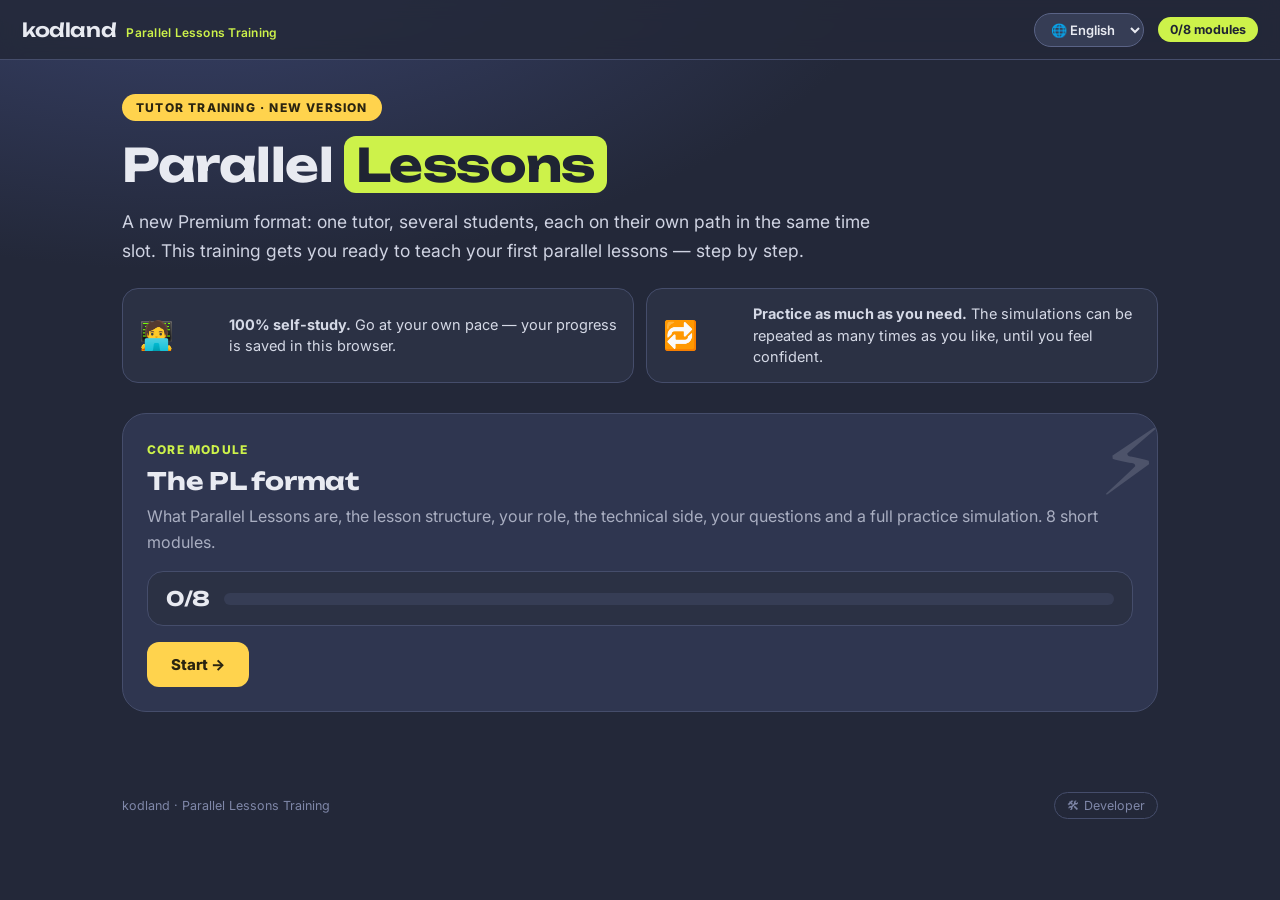
==== commit 25c06932: "Add files via upload" ====
--- a/PL_Training.html
+++ b/PL_Training.html
@@ -31,7 +31,18 @@
   // File missing? Fall back to English
   if (!window.PL_CONTENT) document.write('<script src="content/en.js"><\/script>');
 </script>
-<!-- 3) The engine (no texts inside) -->
+<!-- 3) Module 0 (mindset), shared with the EM training: content/module0-<lang>.js (falls back to English) + its builder -->
+<script>
+  (function(){
+    var q = ((location.search.match(/[?&]lang=([a-z-]+)/i) || [])[1] || 'en').toLowerCase();
+    document.write('<script src="content/module0-' + q + '.js"><\/script>');
+  })();
+</script>
+<script>
+  if (!window.M0_CONTENT) document.write('<script src="content/module0-en.js"><\/script>');
+</script>
+<script src="assets/module0.js"></script>
+<!-- 4) The engine (no texts inside) -->
 <script src="assets/engine.js"></script>
 </body>
 </html>
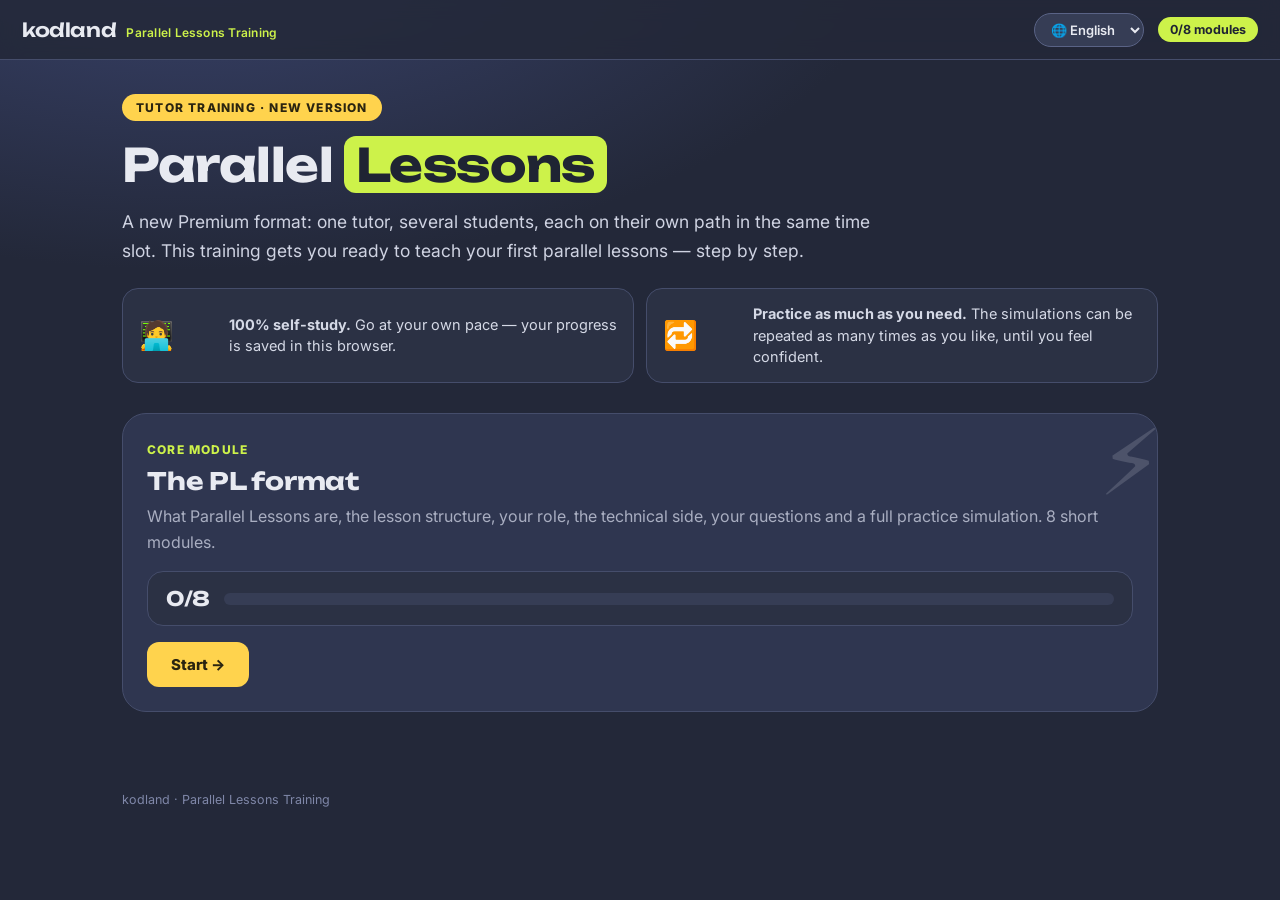
==== commit 0b9dadd5: "Load td-time.js (time per module) Loads assets/td-time.js after the engine, so the active time per m" ====
--- a/PL_Training.html
+++ b/PL_Training.html
@@ -44,5 +44,6 @@
 <script src="assets/module0.js"></script>
 <!-- 4) The engine (no texts inside) -->
 <script src="assets/engine.js"></script>
+<script src="assets/td-time.js"></script>
 </body>
 </html>
